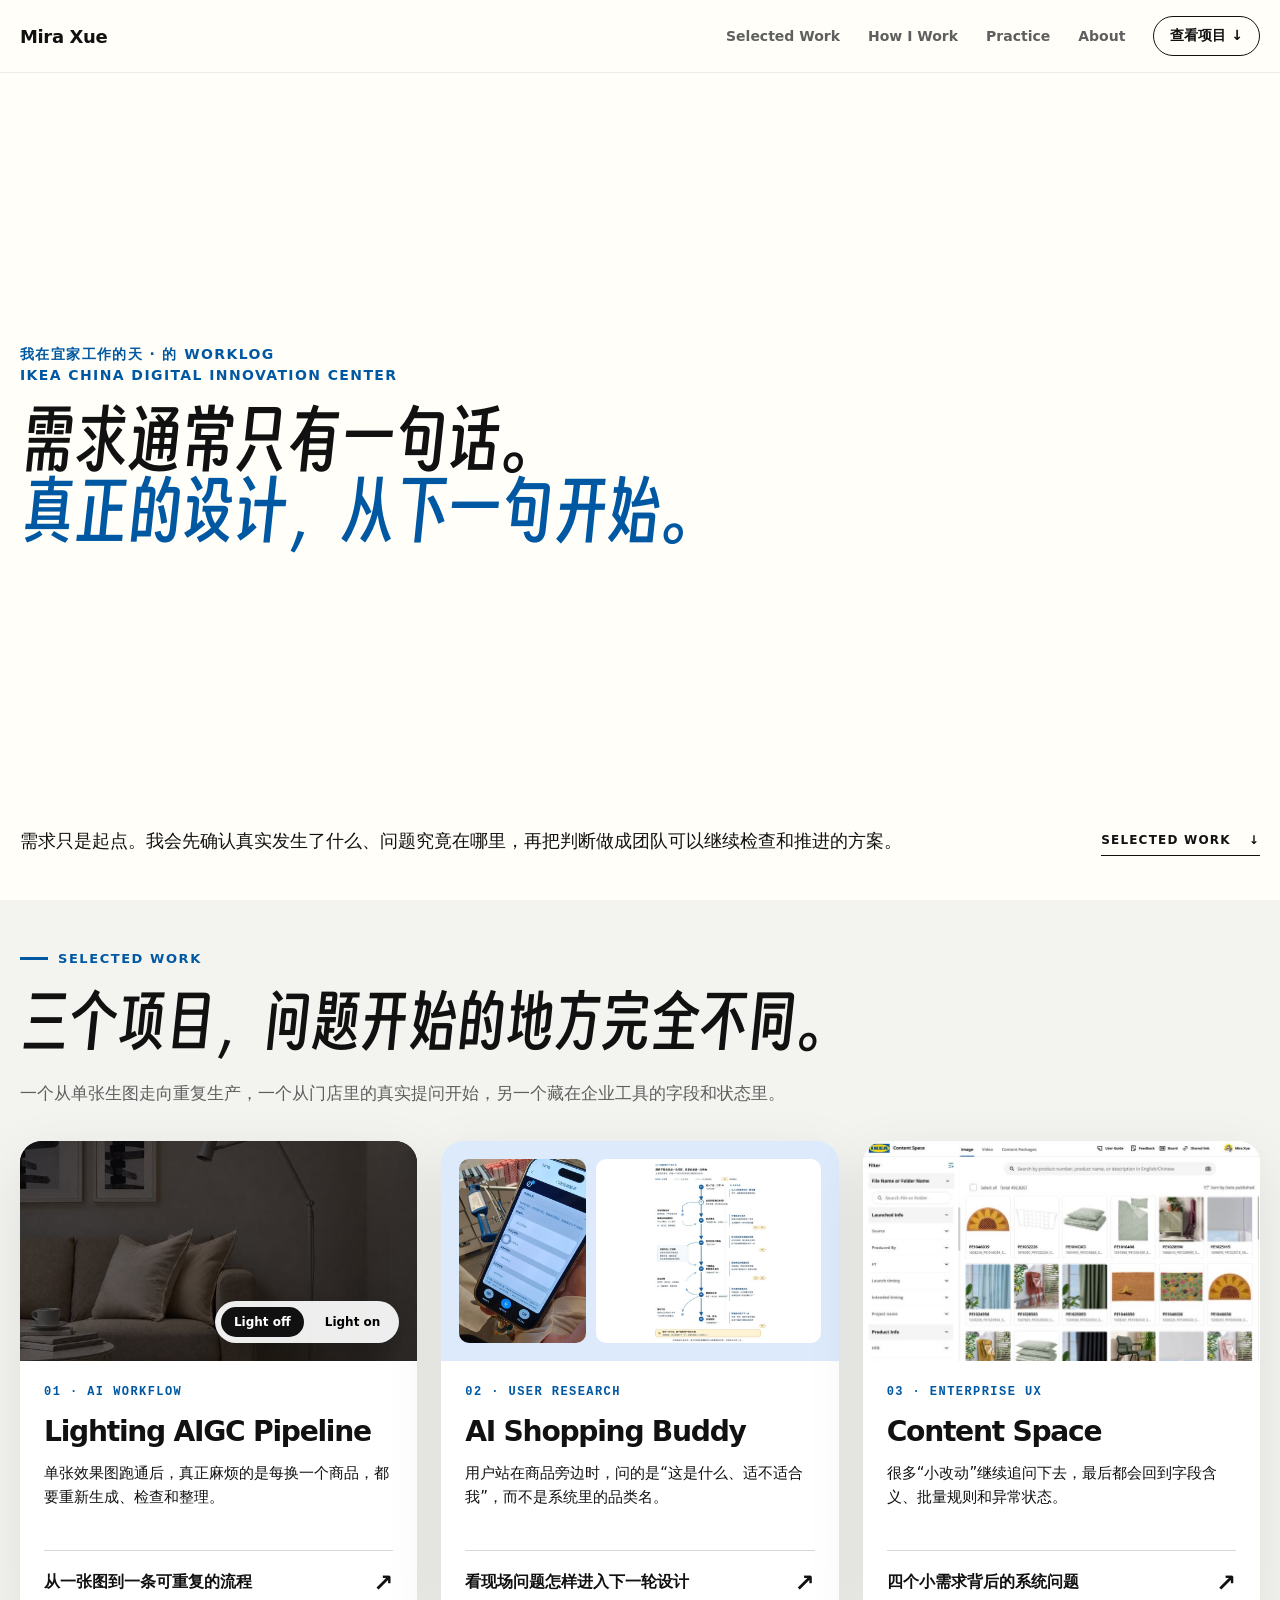
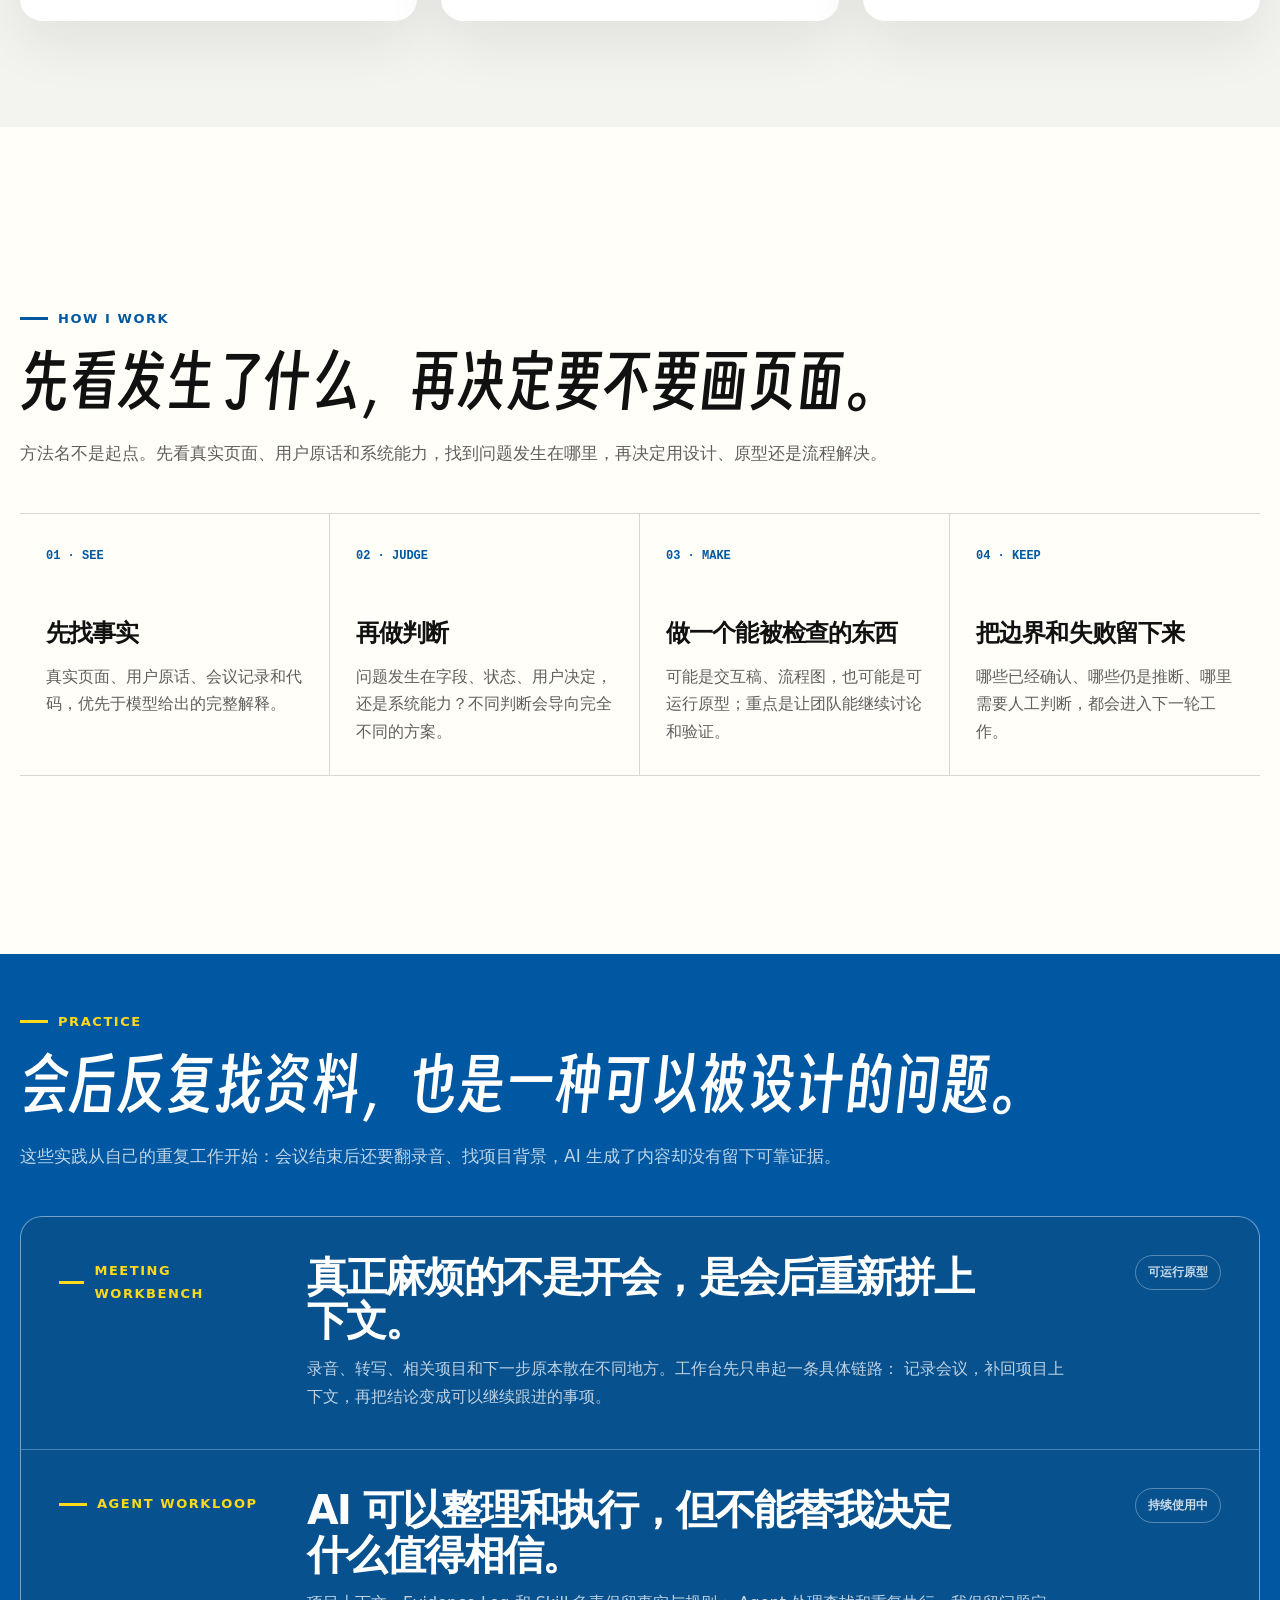
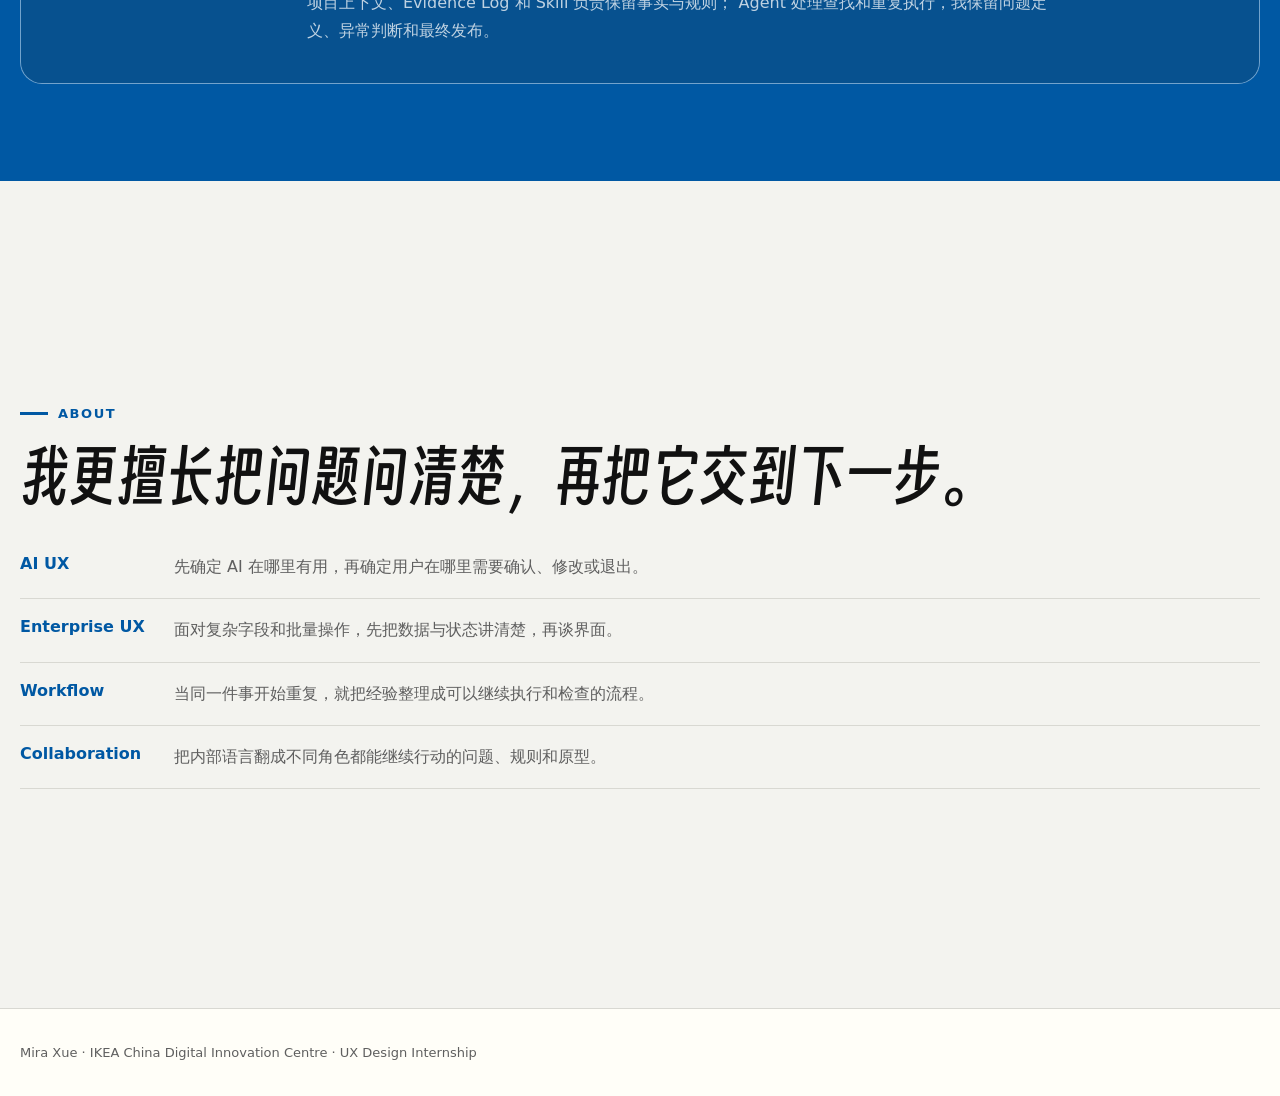
==== index.html @ aaf62d1f "Bundle Lighting states into sprite sheets Replace forty-eight product-state requests with three shar" ====
<!doctype html>
<html lang="zh-CN" class="home-scroll">
  <head>
    <meta charset="UTF-8" />
    <meta name="viewport" content="width=device-width, initial-scale=1.0" />
    <meta
      name="description"
      content="Mira Xue 的 IKEA AI 产品与 Enterprise UX 实习作品集。"
    />
    <title>Mira Xue · AI Product & Enterprise UX</title>
    <link
      rel="preload"
      href="assets/fonts/smiley-sans/SmileySans-Portfolio-Subset.woff2"
      as="font"
      type="font/woff2"
      crossorigin
    />
    <script>
      if (new URLSearchParams(window.location.search).get("heroFont") === "pingfang") {
        document.documentElement.dataset.heroFont = "pingfang";
      }
    </script>
    <link rel="stylesheet" href="styles.css?v=20261010-5" />
  </head>
  <body class="home-page">
    <nav class="nav">
      <div class="shell nav-inner">
        <a class="brand" href="index.html">Mira Xue</a>
        <div class="nav-links">
          <a href="#work">Selected Work</a>
          <a href="#workflow">How I Work</a>
          <a href="#practice">Practice</a>
          <a href="#about">About</a>
          <a class="nav-cta" href="#work">查看项目 ↓</a>
        </div>
      </div>
    </nav>

    <header class="hero">
      <div class="shell hero-layout">
        <div class="hero-heading">
          <p class="hero-context">
            我在宜家工作的天 · 的 worklog<br />
            IKEA China Digital Innovation Center
          </p>

          <h1>
            <span>需求通常只有一句话。</span>
            <em>真正的设计，从下一句开始。</em>
          </h1>
        </div>

        <div class="hero-footer">
          <p class="hero-intro">
            需求只是起点。我会先确认真实发生了什么、问题究竟在哪里，再把判断做成团队可以继续检查和推进的方案。
          </p>
          <a class="hero-scroll" href="#work">
            <span>Selected Work</span>
            <span aria-hidden="true">↓</span>
          </a>
        </div>
      </div>
    </header>

    <main>
      <section class="section soft" id="work">
        <div class="shell">
          <div class="section-head fade-up">
            <div>
              <p class="eyebrow">Selected Work</p>
              <h2 class="section-title">三个项目，问题开始的地方完全不同。</h2>
            </div>
            <p class="section-copy">一个从单张生图走向重复生产，一个从门店里的真实提问开始，另一个藏在企业工具的字段和状态里。</p>
          </div>

          <div class="case-grid">
            <a class="case-card fade-up" href="lighting.html">
              <div class="case-visual lamp-preview" data-lamp-preview>
                <img
                  src="assets/home/lighting-night-off.jpg"
                  alt="灯具夜间关灯场景"
                  class="active"
                  data-lamp-state="off"
                  decoding="async"
                />
                <img
                  src="assets/home/lighting-night-on.jpg"
                  alt="灯具夜间开灯场景"
                  data-lamp-state="on"
                  decoding="async"
                />
                <div class="lamp-control" data-lamp-control>
                  <button class="active" type="button" data-state="off">Light off</button>
                  <button type="button" data-state="on">Light on</button>
                </div>
              </div>
              <div class="case-body">
                <span class="case-index">01 · AI WORKFLOW</span>
                <h3>Lighting AIGC Pipeline</h3>
                <p class="case-card-claim">
                  单张效果图跑通后，真正麻烦的是每换一个商品，都要重新生成、检查和整理。
                </p>
                <div class="case-link">
                  <span>从一张图到一条可重复的流程</span><span>↗</span>
                </div>
              </div>
            </a>

            <a class="case-card fade-up" href="shopping-buddy.html">
              <div class="case-visual shopping-visual">
                <img
                  src="assets/home/shopping-life-language.jpg"
                  alt="门店购物助手真实测试界面"
                  decoding="async"
                />
                <img
                  src="assets/home/shopping-journey.jpg"
                  alt="AI Shopping Buddy 用户旅程"
                  decoding="async"
                />
              </div>
              <div class="case-body">
                <span class="case-index">02 · USER RESEARCH</span>
                <h3>AI Shopping Buddy</h3>
                <p class="case-card-claim">
                  用户站在商品旁边时，问的是“这是什么、适不适合我”，而不是系统里的品类名。
                </p>
                <div class="case-link">
                  <span>看现场问题怎样进入下一轮设计</span><span>↗</span>
                </div>
              </div>
            </a>

            <a class="case-card fade-up" href="content-space.html">
              <div class="case-visual content-space-visual">
                <img
                  src="assets/home/content-space-gallery.jpg"
                  alt="Content Space Gallery 界面"
                  decoding="async"
                />
              </div>
              <div class="case-body">
                <span class="case-index">03 · ENTERPRISE UX</span>
                <h3>Content Space</h3>
                <p class="case-card-claim">
                  很多“小改动”继续追问下去，最后都会回到字段含义、批量规则和异常状态。
                </p>
                <div class="case-link">
                  <span>四个小需求背后的系统问题</span><span>↗</span>
                </div>
              </div>
            </a>
          </div>
        </div>
      </section>

      <section class="section" id="workflow">
        <div class="shell">
          <div class="section-head fade-up">
            <div>
              <p class="eyebrow">How I Work</p>
              <h2 class="section-title">先看发生了什么，再决定要不要画页面。</h2>
            </div>
            <p class="section-copy">方法名不是起点。先看真实页面、用户原话和系统能力，找到问题发生在哪里，再决定用设计、原型还是流程解决。</p>
          </div>
          <div class="workflow-story">
            <article class="workflow-chapter fade-up">
              <span class="mono">01 · SEE</span>
              <h3>先找事实</h3>
              <p>真实页面、用户原话、会议记录和代码，优先于模型给出的完整解释。</p>
            </article>
            <article class="workflow-chapter fade-up">
              <span class="mono">02 · JUDGE</span>
              <h3>再做判断</h3>
              <p>问题发生在字段、状态、用户决定，还是系统能力？不同判断会导向完全不同的方案。</p>
            </article>
            <article class="workflow-chapter fade-up">
              <span class="mono">03 · MAKE</span>
              <h3>做一个能被检查的东西</h3>
              <p>可能是交互稿、流程图，也可能是可运行原型；重点是让团队能继续讨论和验证。</p>
            </article>
            <article class="workflow-chapter fade-up">
              <span class="mono">04 · KEEP</span>
              <h3>把边界和失败留下来</h3>
              <p>哪些已经确认、哪些仍是推断、哪里需要人工判断，都会进入下一轮工作。</p>
            </article>
          </div>
        </div>
      </section>

      <section class="section blue" id="practice">
        <div class="shell">
          <div class="section-head fade-up">
            <div>
              <p class="eyebrow" style="color: var(--yellow)">Practice</p>
              <h2 class="section-title">会后反复找资料，也是一种可以被设计的问题。</h2>
            </div>
            <p class="section-copy">这些实践从自己的重复工作开始：会议结束后还要翻录音、找项目背景，AI 生成了内容却没有留下可靠证据。</p>
          </div>

          <div class="practice-stack">
            <article class="practice-story fade-up">
              <p class="eyebrow">Meeting Workbench</p>
              <div>
                <h3>真正麻烦的不是开会，是会后重新拼上下文。</h3>
                <p>
                  录音、转写、相关项目和下一步原本散在不同地方。工作台先只串起一条具体链路：
                  记录会议，补回项目上下文，再把结论变成可以继续跟进的事项。
                </p>
              </div>
              <span class="practice-status">可运行原型</span>
            </article>

            <article class="practice-story fade-up">
              <p class="eyebrow">Agent Workloop</p>
              <div>
                <h3>AI 可以整理和执行，但不能替我决定什么值得相信。</h3>
                <p>
                  项目上下文、Evidence Log 和 Skill 负责保留事实与规则；
                  Agent 处理查找和重复执行，我保留问题定义、异常判断和最终发布。
                </p>
              </div>
              <span class="practice-status">持续使用中</span>
            </article>
          </div>
        </div>
      </section>

      <section class="section soft" id="about">
        <div class="shell about-grid">
          <div class="fade-up">
            <p class="eyebrow">About</p>
            <h2 class="section-title">我更擅长把问题问清楚，再把它交到下一步。</h2>
          </div>
          <div class="about-list fade-up">
            <div class="about-row">
              <strong>AI UX</strong>
              <p>先确定 AI 在哪里有用，再确定用户在哪里需要确认、修改或退出。</p>
            </div>
            <div class="about-row">
              <strong>Enterprise UX</strong>
              <p>面对复杂字段和批量操作，先把数据与状态讲清楚，再谈界面。</p>
            </div>
            <div class="about-row">
              <strong>Workflow</strong>
              <p>当同一件事开始重复，就把经验整理成可以继续执行和检查的流程。</p>
            </div>
            <div class="about-row">
              <strong>Collaboration</strong>
              <p>把内部语言翻成不同角色都能继续行动的问题、规则和原型。</p>
            </div>
          </div>
        </div>
      </section>
    </main>

    <footer class="footer">
      <div class="shell">Mira Xue · IKEA China Digital Innovation Centre · UX Design Internship</div>
    </footer>
    <script src="main.js?v=20261010-9"></script>
  </body>
</html>
---- styles.css ----
@font-face {
  font-family: "Smiley Sans Portfolio";
  src: url("assets/fonts/smiley-sans/SmileySans-Portfolio-Subset.woff2") format("woff2");
  font-display: swap;
  font-style: normal;
  font-weight: 400;
}

:root {
  --blue: #0058a3;
  --blue-dark: #003b70;
  --yellow: #ffda1a;
  --ink: #111111;
  --muted: #5f5f5f;
  --soft: #f3f3ef;
  --paper: #fffef8;
  --line: #d8d8d2;
  --green: #2f5f47;
  --orange: #e77728;
  --radius: 22px;
  --shadow: 0 18px 60px rgba(17, 17, 17, 0.09);
  --max: 1240px;
  --nav-height: 73px;
  --font: "Avenir Next", "PingFang SC", "Microsoft YaHei", system-ui, sans-serif;
  --hero-title-font: "Smiley Sans Portfolio", "PingFang SC", sans-serif;
  --hero-title-weight: 400;
  --hero-title-tracking: -0.025em;
}

html[data-hero-font="pingfang"] {
  --hero-title-font: var(--font);
  --hero-title-weight: 650;
  --hero-title-tracking: -0.065em;
}

* {
  box-sizing: border-box;
}

html {
  scroll-behavior: smooth;
}

body {
  margin: 0;
  color: var(--ink);
  background: var(--paper);
  font-family: var(--font);
  -webkit-font-smoothing: antialiased;
}

img {
  display: block;
  max-width: 100%;
}

a {
  color: inherit;
  text-decoration: none;
}

button {
  font: inherit;
}

.shell {
  width: min(calc(100% - 40px), var(--max));
  margin: 0 auto;
}

.nav {
  position: sticky;
  z-index: 20;
  top: 0;
  border-bottom: 1px solid rgba(17, 17, 17, 0.08);
  background: rgba(255, 254, 248, 0.92);
  backdrop-filter: blur(16px);
}

.nav-inner {
  display: flex;
  min-height: 72px;
  align-items: center;
  justify-content: space-between;
  gap: 24px;
}

.brand {
  font-size: 18px;
  font-weight: 750;
  letter-spacing: -0.02em;
}

.nav-links {
  display: flex;
  align-items: center;
  gap: 28px;
  color: var(--muted);
  font-size: 14px;
  font-weight: 650;
}

.nav-links a:hover,
.nav-links a[aria-current="page"] {
  color: var(--blue);
}

.nav-cta,
.button {
  display: inline-flex;
  min-height: 46px;
  align-items: center;
  justify-content: center;
  gap: 9px;
  padding: 0 19px;
  border: 1px solid var(--ink);
  border-radius: 999px;
  background: transparent;
  color: var(--ink);
  cursor: pointer;
  font-weight: 700;
  transition: transform 160ms ease, background 160ms ease, color 160ms ease;
}

.nav-cta {
  min-height: 40px;
  padding: 0 16px;
}

.button:hover,
.nav-cta:hover {
  transform: translateY(-2px);
  background: var(--ink);
  color: #fff;
}

.button.primary {
  border-color: var(--blue);
  background: var(--blue);
  color: #fff;
}

.button.primary:hover {
  background: var(--blue-dark);
}

.hero {
  display: flex;
  flex-direction: column;
  min-height: calc(100svh - 73px);
  padding: clamp(44px, 6vh, 64px) 0 44px;
}

.hero-layout {
  display: flex;
  flex: 1;
  flex-direction: column;
  min-width: 0;
}

.hero-context {
  max-width: 620px;
  margin-bottom: 0;
  color: var(--blue);
  font-size: 14px;
  font-weight: 800;
  letter-spacing: 0.1em;
  line-height: 1.5;
  text-transform: uppercase;
}

.eyebrow {
  display: inline-flex;
  align-items: center;
  gap: 10px;
  margin: 0 0 24px;
  color: var(--blue);
  font-size: 13px;
  font-weight: 800;
  letter-spacing: 0.12em;
  text-transform: uppercase;
}

.eyebrow::before {
  width: 28px;
  height: 3px;
  background: currentColor;
  content: "";
}

h1,
h2,
h3,
p {
  margin-top: 0;
}

h1 {
  max-width: 920px;
  margin-bottom: 26px;
  font-size: clamp(52px, 7vw, 96px);
  font-weight: 650;
  letter-spacing: -0.065em;
  line-height: 0.98;
}

.hero h1 {
  max-width: 1040px;
  margin: clamp(52px, 8vh, 82px) 0 0;
  font-family: var(--hero-title-font);
  font-size: clamp(58px, 5.4vw, 78px);
  font-weight: var(--hero-title-weight);
  letter-spacing: var(--hero-title-tracking);
  line-height: 1.02;
}

.hero-heading h1 {
  margin: 0;
}

.hero-heading .hero-context {
  margin-bottom: 20px;
}

.hero h1 span,
.hero h1 em {
  display: block;
}

.hero h1 em {
  color: var(--blue);
  font-style: normal;
}

.hero-footer {
  display: grid;
  grid-template-columns: minmax(0, 1fr) auto;
  align-items: end;
  justify-content: space-between;
  gap: 48px;
  margin-top: auto;
  padding-top: 52px;
}

.hero-intro {
  max-width: none;
  margin-bottom: 0;
  color: var(--ink);
  font-size: clamp(18px, 1.3vw, 21px);
  line-height: 1.65;
  text-wrap: pretty;
}

.hero-scroll {
  display: inline-flex;
  align-items: center;
  justify-self: end;
  gap: 18px;
  padding-bottom: 8px;
  border-bottom: 1px solid var(--ink);
  font-size: 12px;
  font-weight: 800;
  letter-spacing: 0.1em;
  text-transform: uppercase;
}

.section {
  padding: 96px 0;
}

.home-page main > .section {
  min-height: calc(100svh - var(--nav-height));
  padding: clamp(48px, 6vh, 72px) 0;
}

#workflow,
#about {
  display: grid;
  align-items: center;
}

.section.soft {
  background: var(--soft);
}

.section.blue {
  background: var(--blue);
  color: #fff;
}

.section-head {
  display: flex;
  align-items: start;
  flex-direction: column;
  justify-content: space-between;
  gap: 24px;
  margin-bottom: 44px;
}

.section-head > div,
.section-title {
  width: 100%;
  max-width: none;
}

.section-title {
  margin-bottom: 0;
  font-family: var(--hero-title-font);
  font-size: clamp(36px, 5vw, 62px);
  font-weight: var(--hero-title-weight);
  letter-spacing: var(--hero-title-tracking);
  line-height: 1.05;
}

.section-copy {
  width: 100%;
  max-width: none;
  margin-bottom: 0;
  color: var(--muted);
  font-family: "PingFang SC", "Microsoft YaHei", system-ui, sans-serif;
  font-size: 17px;
  line-height: 1.75;
  text-wrap: pretty;
}

.blue .section-copy {
  color: rgba(255, 255, 255, 0.75);
}

#work {
  --case-visual-height: 220px;
  padding: clamp(40px, 5vh, 64px) 0;
}

#work .section-head {
  margin-bottom: 32px;
}

.case-grid {
  display: grid;
  grid-template-columns: repeat(3, minmax(0, 1fr));
  gap: 24px;
}

.case-card {
  position: relative;
  display: flex;
  min-height: 480px;
  flex-direction: column;
  overflow: hidden;
  border-radius: var(--radius);
  background: #fff;
  box-shadow: var(--shadow);
  transition: transform 220ms ease, box-shadow 220ms ease;
}

.case-card:hover {
  transform: translateY(-6px);
  box-shadow: 0 24px 72px rgba(17, 17, 17, 0.14);
}

.case-visual {
  position: relative;
  flex: 0 0 var(--case-visual-height);
  height: var(--case-visual-height);
  min-height: var(--case-visual-height);
  overflow: hidden;
  background: #deded8;
}

.case-visual img {
  width: 100%;
  height: 100%;
  object-fit: cover;
}

.case-body {
  display: flex;
  flex: 1;
  flex-direction: column;
  padding: 24px;
}

.case-index,
.mono {
  font-family: "SFMono-Regular", Consolas, monospace;
}

.case-index {
  margin-bottom: 18px;
  color: var(--blue);
  font-size: 12px;
  font-weight: 800;
  letter-spacing: 0.12em;
}

.case-card h3 {
  min-height: 1.06em;
  margin-bottom: 14px;
  font-size: clamp(26px, 2.2vw, 32px);
  letter-spacing: -0.045em;
  line-height: 1.06;
}

.case-card p {
  color: var(--muted);
  line-height: 1.7;
}

.case-card .case-card-claim {
  min-height: 3.2em;
  color: var(--ink);
  font-size: 15px;
  line-height: 1.6;
}

.case-link {
  display: flex;
  align-items: center;
  justify-content: space-between;
  gap: 16px;
  margin-top: auto;
  padding-top: 18px;
  border-top: 1px solid var(--line);
  font-weight: 750;
}

.case-link span:last-child {
  font-size: 24px;
}

.lamp-preview {
  position: relative;
  height: 100%;
  min-height: 220px;
  background: #181512;
}

.case-grid .lamp-preview,
.case-grid .shopping-visual {
  height: var(--case-visual-height);
}

.lamp-preview img {
  position: absolute;
  inset: 0;
  opacity: 0;
  transition: opacity 420ms ease;
}

.lamp-preview img.active {
  opacity: 1;
}

.lamp-control {
  position: absolute;
  right: 18px;
  bottom: 18px;
  display: flex;
  gap: 8px;
  padding: 6px;
  border-radius: 999px;
  background: rgba(255, 255, 255, 0.92);
  box-shadow: 0 8px 30px rgba(0, 0, 0, 0.2);
}

.lamp-control button {
  padding: 8px 13px;
  border: 0;
  border-radius: 999px;
  background: transparent;
  cursor: pointer;
  font-size: 12px;
  font-weight: 750;
}

.lamp-control button.active {
  background: var(--ink);
  color: #fff;
}

.shopping-visual {
  display: grid;
  height: 100%;
  grid-template-columns: 0.72fr 1.28fr;
  gap: 14px;
  padding: 24px;
  background: #dceafb;
}

.case-grid .shopping-visual {
  gap: 10px;
  padding: 18px;
}

.shopping-visual img {
  width: 100%;
  height: 100%;
  min-height: 240px;
  border-radius: 14px;
  object-fit: cover;
  object-position: top;
}

.case-grid .shopping-visual img {
  min-height: 0;
  border-radius: 10px;
}

.shopping-visual img:last-child {
  object-fit: contain;
  background: #fff;
}

.content-space-visual {
  background: #fff;
}

.content-space-visual img {
  object-position: center top;
}

.enterprise-visual {
  display: grid;
  min-height: 300px;
  grid-template-columns: 220px 1fr;
  background: #f5f5f2;
}

.case-grid .enterprise-visual {
  min-height: var(--case-visual-height);
  grid-template-columns: 104px 1fr;
}

.case-grid .filter-mock {
  padding: 18px 12px;
}

.case-grid .result-mock {
  padding: 16px;
}

.case-grid .search-mock {
  height: 38px;
  margin-bottom: 12px;
}

.case-grid .suggestion-mock {
  gap: 6px;
  margin-bottom: 12px;
  padding: 10px;
}

.case-grid .result-grid {
  gap: 7px;
}

.filter-mock {
  padding: 26px 22px;
  border-right: 1px solid #d2d2cd;
}

.filter-mock strong {
  display: block;
  margin-bottom: 18px;
}

.filter-line {
  height: 12px;
  margin: 13px 0;
  border-radius: 999px;
  background: #d8d8d3;
}

.filter-line.short {
  width: 62%;
}

.result-mock {
  padding: 24px;
}

.search-mock {
  height: 48px;
  margin-bottom: 18px;
  border: 2px solid #111;
  border-radius: 99px;
  background: #fff;
}

.suggestion-mock {
  display: flex;
  gap: 8px;
  margin-bottom: 20px;
  padding: 14px;
  border-radius: 10px;
  background: #e2f0ff;
}

.pill {
  display: inline-flex;
  align-items: center;
  min-height: 28px;
  padding: 0 11px;
  border: 1px solid currentColor;
  border-radius: 99px;
  font-size: 11px;
  font-weight: 700;
}

.result-grid {
  display: grid;
  grid-template-columns: repeat(3, 1fr);
  gap: 10px;
}

.result-grid div {
  aspect-ratio: 1;
  border-radius: 8px;
  background: linear-gradient(140deg, #5c7695, #e6d3b8);
}

.practice-grid,
.capability-grid,
.metric-grid,
.decision-grid {
  display: grid;
  grid-template-columns: repeat(2, minmax(0, 1fr));
  gap: 24px;
}

.practice-card {
  min-height: 330px;
  padding: 32px;
  border: 1px solid rgba(255, 255, 255, 0.26);
  border-radius: var(--radius);
  background: rgba(255, 255, 255, 0.08);
}

.practice-stack {
  display: grid;
  gap: 1px;
  overflow: hidden;
  border: 1px solid rgba(255, 255, 255, 0.26);
  border-radius: var(--radius);
  background: rgba(255, 255, 255, 0.26);
}

.practice-story {
  display: grid;
  grid-template-columns: 210px minmax(0, 1fr) auto;
  gap: 38px;
  align-items: start;
  padding: 38px;
  background: #07518f;
}

.practice-story .eyebrow {
  margin: 5px 0 0;
  color: var(--yellow);
}

.practice-story h3 {
  max-width: 680px;
  margin: 0 0 12px;
  color: #fff;
  font-size: clamp(28px, 3.2vw, 42px);
  letter-spacing: -0.045em;
  line-height: 1.08;
}

.practice-story p {
  max-width: 760px;
  margin: 0;
  color: rgba(255, 255, 255, 0.74);
  line-height: 1.75;
}

.practice-status {
  padding: 8px 12px;
  border: 1px solid rgba(255, 255, 255, 0.32);
  border-radius: 999px;
  color: rgba(255, 255, 255, 0.78);
  font-size: 12px;
  font-weight: 700;
  white-space: nowrap;
}

.practice-card .eyebrow {
  color: var(--yellow);
}

.practice-card h3 {
  max-width: 480px;
  margin-bottom: 18px;
  font-size: 34px;
  letter-spacing: -0.04em;
}

.practice-card p {
  max-width: 540px;
  color: rgba(255, 255, 255, 0.74);
  line-height: 1.75;
}

.practice-points {
  display: flex;
  flex-wrap: wrap;
  gap: 9px;
  margin-top: 26px;
}

.practice-points span {
  padding: 8px 12px;
  border-radius: 999px;
  background: rgba(255, 255, 255, 0.13);
  font-size: 12px;
  font-weight: 650;
}

.workflow {
  display: grid;
  grid-template-columns: repeat(5, 1fr);
  gap: 14px;
  margin-top: 44px;
}

.workflow-step {
  position: relative;
  min-height: 170px;
  padding: 22px;
  border: 1px solid var(--line);
  border-radius: 16px;
  background: #fff;
}

.workflow-step .mono {
  color: var(--blue);
  font-size: 12px;
  font-weight: 800;
}

.workflow-step h3 {
  margin: 26px 0 10px;
  font-size: 20px;
}

.workflow-step p {
  margin-bottom: 0;
  color: var(--muted);
  font-size: 14px;
  line-height: 1.6;
}

.workflow-story {
  display: grid;
  grid-template-columns: repeat(4, 1fr);
  border-top: 1px solid var(--line);
  border-bottom: 1px solid var(--line);
}

.workflow-chapter {
  min-height: 260px;
  padding: 30px 26px;
  border-right: 1px solid var(--line);
}

.workflow-chapter:last-child {
  border-right: 0;
}

.workflow-chapter .mono {
  color: var(--blue);
  font-size: 12px;
  font-weight: 800;
}

.workflow-chapter h3 {
  margin: 54px 0 14px;
  font-size: 24px;
  letter-spacing: -0.035em;
}

.workflow-chapter p {
  margin: 0;
  color: var(--muted);
  line-height: 1.7;
}

.about-grid {
  display: grid;
  grid-template-columns: 1fr;
  gap: 44px;
}

.about-list {
  display: grid;
  gap: 18px;
}

.about-row {
  display: grid;
  grid-template-columns: 130px 1fr;
  gap: 24px;
  padding-bottom: 18px;
  border-bottom: 1px solid var(--line);
}

.about-row strong {
  color: var(--blue);
}

.about-row p {
  margin-bottom: 0;
  color: var(--muted);
  line-height: 1.65;
}

.footer {
  padding: 36px 0;
  border-top: 1px solid var(--line);
  color: var(--muted);
  font-size: 13px;
}

.lighting-page .footer .shell {
  display: flex;
  justify-content: flex-end;
}

.shopping-page .footer .shell {
  display: flex;
  justify-content: flex-end;
}

.case-hero.shopping-hero {
  min-height: calc(100svh - var(--nav-height));
  padding: 0;
}

.shopping-hero-grid {
  display: grid;
  grid-template-columns: minmax(0, 1.05fr) minmax(340px, 0.95fr);
  gap: clamp(48px, 7vw, 112px);
  align-items: center;
  min-height: calc(100svh - var(--nav-height));
  padding: clamp(28px, 4vh, 44px) 0;
}

.shopping-hero-copy {
  min-width: 0;
}

.shopping-hero-copy h1 {
  margin: 20px 0;
  font-size: clamp(52px, 5vw, 72px);
  white-space: nowrap;
}

.shopping-hero-copy .case-deck {
  font-size: clamp(18px, 1.65vw, 22px);
  text-wrap: wrap;
}

.shopping-demo-preview {
  position: relative;
  display: grid;
  justify-items: center;
  width: 100%;
  margin: 0;
}

.shopping-demo-glow {
  position: absolute;
  top: 50%;
  left: 50%;
  width: min(520px, 38vw);
  aspect-ratio: 1;
  border-radius: 50%;
  background: radial-gradient(circle, rgba(0, 88, 163, 0.22) 0%, rgba(0, 88, 163, 0.08) 48%, rgba(0, 88, 163, 0) 74%);
  transform: translate(-50%, -50%);
}

.shopping-phone-shell {
  position: relative;
  z-index: 1;
  width: min(
    100%,
    clamp(286px, 22vw, 320px),
    calc((100svh - var(--nav-height) - 110px) * 592 / 1280)
  );
  padding: 10px;
  border: 1px solid rgba(15, 20, 24, 0.16);
  border-radius: 44px;
  background: #111;
  box-shadow: 0 28px 70px rgba(24, 38, 52, 0.2);
}

.shopping-phone-screen {
  overflow: hidden;
  aspect-ratio: 592 / 1280;
  border-radius: 35px;
  background: #fff;
}

.shopping-phone-screen video {
  display: block;
  width: 100%;
  height: 100%;
  object-fit: contain;
}

.shopping-demo-preview figcaption {
  position: relative;
  z-index: 1;
  display: grid;
  gap: 6px;
  width: min(100%, 392px);
  margin-top: 16px;
  color: var(--muted);
  font-size: 12px;
  line-height: 1.55;
}

.shopping-demo-preview .mono {
  color: var(--blue);
  font-size: 10px;
  font-weight: 800;
}

.shopping-case {
  width: min(calc(100% - 56px), var(--max));
}

.shopping-section {
  padding: clamp(90px, 10vw, 142px) 0;
}

.shopping-case .shopping-section + .shopping-section {
  border-top: 0;
}

.shopping-section-head {
  max-width: none;
}

.shopping-section-head-wide {
  max-width: none;
}

.shopping-section-head h2 {
  max-width: none;
  margin: 18px 0 0;
  font-family: var(--display-font);
  font-size: clamp(40px, 3.4vw, 50px);
  font-weight: var(--display-weight);
  letter-spacing: -0.02em;
  line-height: 1.1;
  text-wrap: wrap;
}

.shopping-section-head > p:not(.case-label) {
  max-width: 1120px;
  margin: 26px 0 0;
  color: var(--muted);
  font-size: clamp(17px, 1.8vw, 22px);
  line-height: 1.65;
}

.shopping-report-link {
  display: inline-flex;
  gap: 16px;
  align-items: center;
  margin-top: 28px;
  padding: 13px 18px;
  border-radius: 999px;
  background: var(--blue);
  color: #fff;
  text-decoration: none;
  transition: transform 160ms ease, background-color 160ms ease;
}

.shopping-report-link:hover {
  background: #004f93;
  text-decoration: none;
  transform: translateY(-2px);
}

.shopping-report-link .mono {
  color: #ffda1a;
  font-size: 10px;
  font-weight: 800;
}

.shopping-report-link strong {
  font-size: 14px;
}

.shopping-metrics {
  display: grid;
  grid-template-columns: repeat(4, minmax(0, 1fr));
  gap: 12px;
  margin-top: 64px;
}

.shopping-metrics div {
  display: grid;
  gap: 12px;
  padding: 28px 24px 30px;
  border-radius: 18px;
  background: #f3f3ef;
}

.shopping-metrics div + div {
  padding-left: 24px;
  border-left: 0;
}

.shopping-metrics strong {
  font-size: clamp(30px, 4vw, 58px);
  letter-spacing: -0.04em;
  white-space: nowrap;
}

.shopping-metrics span {
  color: var(--muted);
  font-size: 13px;
  line-height: 1.55;
}

.shopping-evidence-wall {
  display: grid;
  gap: 22px;
  margin-top: 54px;
}

.shopping-case-browser {
  display: grid;
  gap: 20px;
}

.shopping-case-nav {
  display: flex;
  flex-wrap: wrap;
  gap: 10px;
}

.shopping-case-nav button {
  padding: 10px 16px;
  border: 1px solid var(--line);
  border-radius: 999px;
  background: #fff;
  color: var(--ink);
  font: inherit;
  font-size: 13px;
  font-weight: 750;
  cursor: pointer;
  transition: border-color 160ms ease, background-color 160ms ease, color 160ms ease;
}

.shopping-case-nav button:hover {
  border-color: var(--blue);
}

.shopping-case-nav button[aria-selected="true"] {
  border-color: var(--blue);
  background: var(--blue);
  color: #fff;
}

.shopping-case-nav button:focus-visible {
  outline: 3px solid rgba(0, 88, 163, 0.24);
  outline-offset: 3px;
}

.shopping-case-panel {
  display: grid;
  grid-template-columns: minmax(0, 1.08fr) minmax(300px, 0.72fr);
  gap: clamp(34px, 5vw, 72px);
  align-items: center;
  min-height: 660px;
  padding: clamp(24px, 3vw, 42px);
  border-radius: 24px;
  background: #f3f3ef;
}

.shopping-case-panel[hidden] {
  display: none;
}

.shopping-case-media {
  display: flex;
  align-items: center;
  justify-content: center;
  min-width: 0;
  min-height: 570px;
}

.shopping-case-media .shopping-evidence-image {
  display: block;
  overflow: hidden;
  width: fit-content;
  max-width: 100%;
  border-radius: 20px;
  background: #fff;
  box-shadow: 0 18px 50px rgba(28, 37, 45, 0.12);
}

.shopping-case-media img {
  display: block;
  width: auto;
  max-width: 100%;
  height: auto;
  max-height: 580px;
}

.shopping-case-pair {
  display: grid;
  width: 100%;
  grid-template-columns: repeat(2, minmax(0, 1fr));
  gap: 16px;
  align-items: start;
}

.shopping-case-pair figure {
  display: grid;
  gap: 12px;
  min-width: 0;
  margin: 0;
}

.shopping-case-pair .shopping-evidence-image {
  width: 100%;
}

.shopping-case-pair img {
  width: 100%;
  max-height: none;
}

.shopping-case-pair figcaption {
  color: var(--muted);
  font-size: 12px;
  line-height: 1.55;
}

.shopping-case-copy .mono {
  color: var(--blue);
  font-size: 10px;
  font-weight: 800;
}

.shopping-case-copy h3 {
  margin: 22px 0 0;
  font-size: clamp(30px, 3vw, 44px);
  letter-spacing: -0.04em;
  line-height: 1.12;
}

.shopping-case-copy p {
  margin: 20px 0 0;
  color: var(--muted);
  font-size: clamp(16px, 1.5vw, 20px);
  line-height: 1.7;
}

.shopping-case-copy small {
  display: block;
  margin-top: 28px;
  color: var(--muted);
  font-size: 12px;
}

.shopping-evidence-pattern {
  display: grid;
  grid-template-columns: minmax(150px, 0.42fr) minmax(420px, 1.3fr) minmax(240px, 0.75fr);
  gap: 34px;
  align-items: center;
  align-content: space-between;
  min-height: 0;
  padding: 34px 36px 36px;
  border-radius: 24px;
  background: #fff1ad;
  color: var(--ink);
}

.shopping-evidence-pattern .mono {
  color: var(--blue);
  font-size: 10px;
  font-weight: 800;
}

.shopping-evidence-pattern blockquote {
  display: flex;
  flex-wrap: wrap;
  gap: 10px;
  margin: 0;
  font-size: clamp(18px, 2vw, 26px);
  font-weight: 750;
  letter-spacing: -0.04em;
  line-height: 1.2;
}

.shopping-evidence-pattern blockquote span {
  padding: 11px 15px;
  border-radius: 999px;
  background: #fff;
}

.shopping-evidence-pattern p {
  margin: 0;
  color: var(--muted);
  font-size: 15px;
  line-height: 1.65;
}

.shopping-shift {
  display: grid;
  gap: 54px;
}

.shopping-shift-line {
  display: grid;
  grid-template-columns: repeat(3, minmax(0, 1fr));
  gap: clamp(42px, 6vw, 86px);
  align-items: start;
}

.shopping-shift-line article {
  display: grid;
  position: relative;
  align-content: start;
  min-height: 0;
  gap: 24px;
  padding: 0;
}

.shopping-shift-line article + article {
  padding-left: 0;
  border-left: 0;
}

.shopping-shift-line article:not(:last-child)::after {
  position: absolute;
  top: 0;
  right: calc(clamp(42px, 6vw, 86px) / -2 - 9px);
  color: var(--blue);
  content: "\2192";
  font-size: 22px;
  font-weight: 700;
}

.shopping-shift-line .mono {
  color: var(--blue);
  font-size: 10px;
  font-weight: 800;
  text-transform: uppercase;
}

.shopping-shift-line strong {
  font-size: clamp(24px, 2.4vw, 34px);
  letter-spacing: -0.035em;
  line-height: 1.25;
}

.shopping-shift-line article:nth-child(3) strong {
  color: var(--blue);
}

.shopping-design-showcase {
  display: grid;
  max-width: 1160px;
  grid-template-columns: repeat(3, minmax(0, 340px));
  gap: clamp(24px, 4vw, 54px);
  justify-content: space-between;
  margin: 64px auto 0;
}

.shopping-design-showcase article {
  display: grid;
  min-width: 0;
  grid-template-rows: auto 1fr;
}

.shopping-design-showcase figure {
  margin: 0;
}

.shopping-design-showcase img {
  display: block;
  width: 100%;
  height: auto;
  aspect-ratio: 750 / 1624;
  border-radius: 28px;
  object-fit: contain;
  object-position: top;
  box-shadow: 0 22px 60px rgba(28, 37, 45, 0.14);
}

.shopping-design-caption {
  padding: 24px 4px 0;
}

.shopping-design-caption .mono {
  color: var(--blue);
  font-size: 10px;
  font-weight: 800;
}

.shopping-design-caption h3 {
  margin: 18px 0 0;
  font-size: clamp(22px, 2vw, 28px);
  letter-spacing: -0.035em;
  line-height: 1.2;
}

.shopping-design-caption p {
  margin: 12px 0 0;
  color: var(--muted);
  font-size: 15px;
  line-height: 1.65;
}

.shopping-journey-frame {
  width: min(100%, 1080px);
  margin: 58px auto 0;
}

.shopping-journey-frame img {
  display: block;
  width: 100%;
  border-radius: 20px;
  background: #fff;
  box-shadow: 0 20px 56px rgba(30, 48, 60, 0.1);
}

.shopping-journey-frame figcaption {
  padding-top: 16px;
  color: var(--muted);
  font-size: 13px;
  line-height: 1.65;
}

.content-space-page .footer .shell {
  display: flex;
  justify-content: flex-end;
}

.content-space-hero {
  min-height: 0;
  padding: 0;
}

.content-space-hero-grid {
  display: grid;
  grid-template-columns: 1fr;
  gap: 30px;
  align-items: start;
  min-height: 0;
  padding: 52px 0 78px;
}

.content-space-hero-copy {
  display: grid;
  width: 100%;
  grid-template-columns: 1fr;
  gap: 0;
  align-items: start;
  min-width: 0;
  justify-self: center;
}

.content-space-title-block {
  min-width: 0;
}

.content-space-title-block .eyebrow,
.content-space-title-block h1 {
  white-space: nowrap;
}

.content-space-hero-copy .case-deck {
  max-width: none;
  margin: 0;
  font-size: clamp(18px, 1.7vw, 22px);
  text-wrap: wrap;
}

.content-space-hero-visual {
  width: 100%;
  min-width: 0;
  margin: 0;
  justify-self: center;
}

.content-browser-frame {
  overflow: hidden;
  border: 1px solid #cfd3d6;
  border-radius: 18px;
  background: #fff;
  box-shadow: 0 26px 70px rgba(30, 48, 60, 0.16);
}

.content-browser-bar {
  display: flex;
  gap: 7px;
  align-items: center;
  height: 38px;
  padding: 0 14px;
  border-bottom: 1px solid #e4e6e8;
  background: #f4f4f4;
}

.content-browser-bar span {
  width: 10px;
  height: 10px;
  border-radius: 50%;
  background: #ff5f57;
}

.content-browser-bar span:nth-child(2) {
  background: #febc2e;
}

.content-browser-bar span:nth-child(3) {
  background: #28c840;
}

.content-browser-bar b {
  margin-left: 5px;
  color: #6c7074;
  font-family: "SFMono-Regular", Consolas, monospace;
  font-size: 10px;
  letter-spacing: 0.04em;
}

.content-browser-frame img {
  display: block;
  width: 100%;
}

.content-space-hero-visual figcaption {
  padding-top: 14px;
  color: var(--muted);
  font-size: 12px;
  line-height: 1.6;
}

.content-space-hero-tags {
  width: 100%;
  margin-top: -2px;
  justify-self: center;
}

.content-space-case {
  width: min(calc(100% - 56px), var(--max));
}

.content-space-section {
  padding: clamp(94px, 10vw, 148px) 0;
}

.content-space-section-head {
  max-width: none;
}

.content-space-section-head h2 {
  margin: 18px 0 0;
  font-family: var(--display-font);
  font-size: clamp(42px, 4.2vw, 60px);
  font-weight: var(--display-weight);
  letter-spacing: -0.02em;
  line-height: 1.1;
}

.content-space-section-head > p:last-child:not(.case-label) {
  max-width: none;
  margin: 26px 0 0;
  color: var(--muted);
  font-size: clamp(17px, 1.8vw, 21px);
  line-height: 1.7;
}

.content-capability-strip {
  display: grid;
  grid-template-columns: repeat(3, minmax(0, 1fr));
  gap: 14px;
  margin-top: 64px;
}

.content-capability-strip span {
  display: grid;
  gap: 8px;
  padding: 22px 24px;
  border-radius: 16px;
  background: #f3f3ef;
}

.content-capability-strip strong {
  font-family: "SFMono-Regular", Consolas, monospace;
  font-size: 12px;
  font-weight: 800;
  letter-spacing: 0.05em;
  text-transform: uppercase;
}

.content-capability-strip small {
  color: var(--muted);
  font-size: 14px;
  line-height: 1.4;
}

.content-capability-strip span + span {
  padding-left: 24px;
}

.content-feature-list {
  display: grid;
  gap: clamp(82px, 10vw, 144px);
  margin-top: 84px;
}

.content-feature {
  display: grid;
  grid-template-columns: 1fr;
  gap: clamp(30px, 4vw, 48px);
  align-items: start;
  padding: clamp(30px, 4vw, 48px);
  border-radius: 28px;
  background: #f6f6f2;
}

.content-feature-gallery,
.content-feature-log {
  grid-template-columns: 1fr;
}

.content-feature-tag {
  grid-template-columns: 1fr;
  align-items: start;
}

.content-feature-copy {
  min-width: 0;
}

.content-feature-heading {
  display: grid;
  gap: 22px;
}

.content-feature-identity {
  display: flex;
  gap: 14px;
  align-items: center;
}

.content-feature-identity > div {
  display: flex;
  flex-wrap: wrap;
  gap: 4px 12px;
  align-items: baseline;
}

.content-feature-identity strong {
  font-family: "SFMono-Regular", Consolas, monospace;
  font-size: 12px;
  letter-spacing: 0.06em;
}

.content-feature-index {
  display: inline-flex;
  width: fit-content;
  padding: 8px 10px 7px;
  border-radius: 8px;
  background: var(--blue);
  color: #fff;
  font-family: "SFMono-Regular", Consolas, monospace;
  font-size: 11px;
  font-weight: 800;
  letter-spacing: 0.06em;
}

.content-feature-cn {
  display: inline;
  margin-top: 0;
  color: var(--muted);
  font-size: 14px;
  font-weight: 650;
  line-height: 1.4;
  white-space: nowrap;
}

.content-feature-heading h3 {
  margin: 0;
  font-size: clamp(34px, 4vw, 54px);
  letter-spacing: -0.045em;
  line-height: 1.08;
}

.content-feature-body {
  display: grid;
  grid-template-columns: minmax(270px, 0.58fr) minmax(0, 1.42fr);
  gap: clamp(30px, 4vw, 52px);
  align-items: start;
}

.content-feature-copy > p {
  margin: 0;
  color: var(--muted);
  font-size: 17px;
  line-height: 1.75;
}

.content-feature-copy ul {
  display: grid;
  gap: 12px;
  margin: 28px 0 0;
  padding: 22px 0 0 20px;
  border-top: 1px solid var(--line);
  line-height: 1.55;
}

.content-component-detail {
  display: grid;
  gap: 24px;
  margin: 0;
  padding: clamp(24px, 3vw, 36px);
  border-radius: 22px;
  background: #fff;
}

.content-component-detail-head {
  display: flex;
  justify-content: space-between;
  gap: 32px;
  align-items: baseline;
}

.content-component-detail-head span {
  color: var(--blue);
  font-family: "SFMono-Regular", Consolas, monospace;
  font-size: 10px;
  font-weight: 800;
  letter-spacing: 0.08em;
}

.content-component-detail-head p {
  margin: 0;
  color: var(--muted);
  font-size: 14px;
  line-height: 1.5;
}

.content-component-detail img {
  display: block;
  width: 100%;
  height: auto;
}

.content-component-detail-price img {
  width: min(72%, 760px);
  margin: 0 auto;
}

.content-design-frame {
  min-width: 0;
  margin: 0;
}

.content-evidence-figure {
  display: grid;
  gap: 18px;
}

.content-evidence-panel {
  overflow: hidden;
  border: 1px solid var(--line);
  border-radius: 18px;
  background: #fff;
  box-shadow: 0 20px 56px rgba(30, 48, 60, 0.1);
}

.content-evidence-panel img {
  display: block;
  width: 100%;
  height: auto;
}

.content-evidence-label {
  display: block;
  padding: 13px 16px 11px;
  border-bottom: 1px solid var(--line);
  color: var(--blue);
  font-family: "SFMono-Regular", Consolas, monospace;
  font-size: 10px;
  font-weight: 800;
  letter-spacing: 0.08em;
}

.content-evidence-panel-supporting {
  width: min(100%, 1000px);
  justify-self: end;
}

.content-evidence-panel-narrow {
  width: min(72%, 760px);
}

.content-evidence-composite {
  display: grid;
  grid-template-columns: minmax(0, 1.62fr) minmax(360px, 1fr);
  align-items: stretch;
  overflow: hidden;
  border: 1px solid var(--line);
  border-radius: 20px;
  background: #fff;
  box-shadow: 0 24px 64px rgba(30, 48, 60, 0.12);
}

.content-evidence-scene img,
.content-evidence-detail img {
  display: block;
  width: 100%;
  height: auto;
}

.content-evidence-detail {
  display: flex;
  min-width: 0;
  flex-direction: column;
  border-left: 1px solid var(--line);
  background: #f5f5f2;
}

.content-evidence-detail img {
  margin: auto 0;
}

.content-design-frame-real {
  overflow: hidden;
  border: 1px solid var(--line);
  border-radius: 18px;
  background: #fff;
  box-shadow: 0 20px 56px rgba(30, 48, 60, 0.1);
}

.content-design-frame-real img {
  display: block;
  width: 100%;
  aspect-ratio: 16 / 10;
  object-fit: cover;
  object-position: center top;
}

.content-search-flow-example {
  display: grid;
  gap: 18px;
  padding: 20px;
  border-top: 1px solid var(--line);
  background: #f7f7f4;
}

.content-search-flow-example > div:first-child {
  display: grid;
  gap: 7px;
}

.content-search-flow-example > div:first-child span {
  color: var(--blue);
  font-family: "SFMono-Regular", Consolas, monospace;
  font-size: 10px;
  font-weight: 800;
  letter-spacing: 0.08em;
}

.content-search-flow-example strong {
  font-size: 15px;
  line-height: 1.45;
}

.content-search-flow-result {
  display: flex;
  flex-wrap: wrap;
  gap: 8px;
}

.content-search-flow-result span,
.content-search-flow-result b {
  padding: 8px 11px;
  border: 1px solid #c9cfd4;
  border-radius: 999px;
  background: #fff;
  font-size: 11px;
  line-height: 1;
}

.content-search-flow-result b {
  border-color: var(--blue);
  background: var(--blue);
  color: #fff;
}

.content-design-frame figcaption {
  padding: 14px 16px 16px;
  color: var(--muted);
  font-size: 12px;
  line-height: 1.6;
}

.content-design-placeholder {
  display: grid;
  align-content: center;
  min-height: 470px;
  padding: clamp(30px, 4vw, 52px);
  border: 1px dashed #a9b2ba;
  border-radius: 20px;
  background: #f7f7f4;
}

.content-placeholder-label {
  color: var(--blue);
  font-family: "SFMono-Regular", Consolas, monospace;
  font-size: 10px;
  font-weight: 800;
  letter-spacing: 0.08em;
}

.content-placeholder-chips {
  display: flex;
  flex-wrap: wrap;
  gap: 10px;
  margin-top: 34px;
}

.content-placeholder-chips span,
.content-placeholder-actions span {
  padding: 10px 14px;
  border: 1px solid #c9cfd4;
  border-radius: 999px;
  background: #fff;
  font-size: 12px;
}

.content-placeholder-actions {
  display: flex;
  justify-content: flex-end;
  gap: 10px;
  margin-top: 54px;
  padding-top: 18px;
  border-top: 1px solid var(--line);
}

.content-placeholder-actions span:last-child {
  border-color: var(--blue);
  background: var(--blue);
  color: #fff;
}

.content-tag-placeholder span:first-child {
  border-color: var(--blue);
  background: var(--blue);
  color: #fff;
}

.content-design-placeholder figcaption {
  padding: 36px 0 0;
}

.content-feature-price {
  grid-template-columns: 1fr;
  align-items: start;
}

.content-feature-price .content-feature-copy {
  grid-column: auto;
  grid-row: auto;
}

.content-feature-price .content-design-frame {
  grid-column: auto;
  grid-row: auto;
}

.content-feature-notes {
  display: grid;
  grid-template-columns: repeat(3, minmax(0, 1fr));
  gap: 12px;
}

.content-feature-notes span {
  padding: 18px 20px;
  border-radius: 14px;
  background: #fff;
  font-size: 14px;
  line-height: 1.55;
}

.content-feature-notes span + span {
  padding-left: 20px;
}

.price-placeholder-row,
.log-placeholder-list {
  display: grid;
  grid-template-columns: 1fr auto;
  gap: 6px 24px;
  align-items: center;
  margin-top: 18px;
  padding: 18px 20px;
  border: 1px solid var(--line);
  border-radius: 12px;
  background: #fff;
}

.price-placeholder-row:first-of-type,
.log-placeholder-list:first-of-type {
  margin-top: 32px;
}

.price-placeholder-row strong {
  font-size: 22px;
}

.price-placeholder-row small {
  grid-column: 1 / -1;
  color: var(--muted);
}

.content-log-placeholder {
  min-height: 430px;
}

.log-placeholder-list {
  grid-template-columns: 90px minmax(0, 1fr) auto;
}

.log-placeholder-list span {
  color: var(--blue);
  font-family: "SFMono-Regular", Consolas, monospace;
  font-size: 11px;
  font-weight: 800;
}

.log-placeholder-list small {
  color: var(--muted);
}

.content-question-strip {
  display: grid;
  grid-template-columns: repeat(3, minmax(0, 1fr));
  gap: 14px;
  margin-top: 58px;
}

.content-question-strip article {
  min-height: 250px;
  padding: 26px 26px 30px;
  border-radius: 18px;
  background: #f3f3ef;
}

.content-question-strip article + article {
  padding-left: 26px;
}

.content-question-strip span {
  color: var(--blue);
  font-family: "SFMono-Regular", Consolas, monospace;
  font-size: 10px;
  font-weight: 800;
}

.content-question-strip h3 {
  margin: 48px 0 12px;
  font-size: 24px;
  letter-spacing: -0.03em;
  line-height: 1.25;
}

.content-question-strip p {
  margin: 0;
  color: var(--muted);
  line-height: 1.65;
}

.content-status .disclosure {
  width: 100%;
  max-width: none;
  margin-top: 52px;
}

/* Case pages */
.case-hero {
  padding: 76px 0 54px;
}

.case-hero h1 {
  width: 100%;
  max-width: none;
  font-family: var(--hero-title-font);
  font-size: clamp(48px, 7vw, 86px);
  font-weight: var(--hero-title-weight);
  letter-spacing: var(--hero-title-tracking);
  line-height: 1.02;
}

.case-deck {
  width: 100%;
  max-width: none;
  color: var(--muted);
  font-family: "PingFang SC", "Microsoft YaHei", system-ui, sans-serif;
  font-size: clamp(19px, 2.2vw, 26px);
  line-height: 1.55;
  text-wrap: pretty;
}

.tag-row {
  display: flex;
  flex-wrap: wrap;
  gap: 9px;
  margin-top: 30px;
}

.tag {
  padding: 8px 12px;
  border: 1px solid var(--line);
  border-radius: 999px;
  background: #fff;
  font-size: 12px;
  font-weight: 750;
}

.hero-media {
  margin: 32px 0 0;
  overflow: hidden;
  border-radius: 28px;
  background: #111;
  box-shadow: var(--shadow);
}

.hero-media .lamp-preview {
  min-height: min(70vw, 720px);
}

.demo-stage {
  display: grid;
  grid-template-columns: minmax(0, 0.8fr) minmax(390px, 0.68fr);
  gap: clamp(48px, 7vw, 110px);
  align-items: center;
  margin-top: 56px;
  padding: clamp(32px, 5vw, 72px);
  overflow: hidden;
  border-radius: 30px;
  background:
    radial-gradient(circle at 80% 18%, rgba(255, 218, 26, 0.22), transparent 30%),
    linear-gradient(145deg, #edf5fb 0%, #dbeaf4 52%, #c7dce9 100%);
}

.demo-stage-copy {
  max-width: 560px;
}

.demo-stage-copy h2 {
  margin: 20px 0;
  font-size: clamp(36px, 4.4vw, 64px);
  letter-spacing: -0.055em;
  line-height: 1.02;
}

.demo-stage-copy > p:not(.case-label):not(.demo-note) {
  color: #48535a;
  font-size: 18px;
  line-height: 1.75;
}

.demo-actions {
  display: flex;
  flex-wrap: wrap;
  gap: 12px;
  margin-top: 30px;
}

.demo-note {
  margin: 18px 0 0;
  color: #67747c;
  font-size: 13px;
}

.phone-wrap {
  display: flex;
  justify-content: center;
}

.phone-shell {
  position: relative;
  width: min(100%, 404px);
  aspect-ratio: 404 / 820;
  padding: clamp(9px, 3.2%, 13px);
  border: 2px solid #2b2b2b;
  border-radius: 54px;
  background: #121212;
  box-shadow:
    0 34px 80px rgba(30, 48, 60, 0.28),
    0 8px 24px rgba(30, 48, 60, 0.18),
    inset 0 0 0 2px #4e4e4e;
}

.phone-shell::before,
.phone-shell::after {
  position: absolute;
  left: -5px;
  width: 4px;
  border-radius: 4px 0 0 4px;
  background: #252525;
  content: "";
}

.phone-shell::before {
  top: 150px;
  height: 76px;
}

.phone-shell::after {
  top: 246px;
  height: 50px;
}

.phone-speaker {
  position: absolute;
  z-index: 5;
  top: 22px;
  left: 50%;
  width: 92px;
  height: 24px;
  border-radius: 999px;
  background: #080808;
  transform: translateX(-50%);
  box-shadow: inset 0 -1px 0 rgba(255, 255, 255, 0.08);
}

.phone-screen {
  position: relative;
  width: 100%;
  height: 100%;
  overflow: hidden;
  border-radius: 42px;
  background: #101114;
}

.phone-screen iframe {
  display: block;
  width: 100%;
  height: 100%;
  border: 0;
  background: #101114;
}

.demo-placeholder {
  position: absolute;
  z-index: 3;
  inset: 0;
  display: grid;
  place-items: center;
  overflow: hidden;
  background: #161616;
  transition: opacity 240ms ease, visibility 240ms ease;
}

.demo-placeholder[data-hidden="true"] {
  visibility: hidden;
  opacity: 0;
  pointer-events: none;
}

.demo-placeholder img {
  position: absolute;
  inset: 0;
  width: 100%;
  height: 100%;
  object-fit: cover;
}

.demo-placeholder-shade {
  position: absolute;
  inset: 0;
  background: linear-gradient(rgba(0, 0, 0, 0.12), rgba(0, 0, 0, 0.56));
}

.demo-placeholder button {
  position: relative;
  z-index: 2;
  display: grid;
  gap: 12px;
  place-items: center;
  padding: 20px 24px;
  border: 0;
  border-radius: 18px;
  background: rgba(255, 255, 255, 0.94);
  color: #111;
  cursor: pointer;
  font-weight: 800;
  box-shadow: 0 16px 40px rgba(0, 0, 0, 0.28);
  transition: transform 160ms ease;
}

.demo-placeholder button:hover {
  transform: translateY(-3px);
}

.demo-play {
  display: grid;
  width: 46px;
  height: 46px;
  place-items: center;
  padding-left: 3px;
  border-radius: 50%;
  background: var(--blue);
  color: #fff;
}

.demo-loading {
  position: absolute;
  z-index: 4;
  inset: 0;
  display: grid;
  align-content: center;
  justify-items: center;
  gap: 16px;
  background: #101114;
  color: #fff;
}

.demo-loading[hidden] {
  display: none;
}

.demo-loading span {
  width: 38px;
  height: 38px;
  border: 3px solid rgba(255, 255, 255, 0.24);
  border-top-color: var(--yellow);
  border-radius: 50%;
  animation: demo-spin 800ms linear infinite;
}

.demo-loading p {
  margin: 0;
  color: rgba(255, 255, 255, 0.76);
  font-size: 13px;
}

@keyframes demo-spin {
  to { transform: rotate(360deg); }
}

.case-section {
  padding: 72px 0;
}

.case-page main > .case-section {
  display: grid;
  min-height: calc(100svh - var(--nav-height));
  align-content: center;
}

.content-space-page .content-feature {
  min-height: calc(100svh - var(--nav-height));
  align-content: center;
}

.case-section + .case-section {
  border-top: 1px solid var(--line);
}

.case-columns {
  display: grid;
  grid-template-columns: 0.68fr 1.32fr;
  gap: 70px;
}

.case-label {
  color: var(--blue);
  font-family: "SFMono-Regular", Consolas, monospace;
  font-size: 12px;
  font-weight: 800;
  letter-spacing: 0.13em;
}

.case-content h2 {
  margin-bottom: 24px;
  font-size: clamp(34px, 4.8vw, 58px);
  letter-spacing: -0.05em;
  line-height: 1.06;
}

.case-content > p {
  max-width: 800px;
  color: var(--muted);
  font-size: 18px;
  line-height: 1.8;
}

.metric {
  padding: 28px;
  border-radius: 18px;
  background: var(--soft);
}

.metric strong {
  display: block;
  margin-bottom: 6px;
  color: var(--blue);
  font-size: 40px;
  letter-spacing: -0.045em;
}

.metric span {
  color: var(--muted);
  line-height: 1.5;
}

.evidence-triptych {
  display: grid;
  grid-template-columns: repeat(3, 1fr);
  gap: 14px;
  margin-top: 34px;
}

.evidence-triptych figure,
.evidence-mosaic figure {
  overflow: hidden;
  margin: 0;
  border: 1px solid var(--line);
  border-radius: 18px;
  background: #fff;
}

.evidence-triptych img {
  width: 100%;
  aspect-ratio: 4 / 5;
  object-fit: cover;
}

.evidence-triptych figcaption,
.evidence-mosaic figcaption {
  display: grid;
  gap: 5px;
  padding: 16px 18px 18px;
}

.evidence-triptych figcaption strong,
.evidence-mosaic figcaption strong {
  font-size: 15px;
}

.evidence-triptych figcaption span,
.evidence-mosaic figcaption span {
  color: var(--muted);
  font-size: 13px;
  line-height: 1.5;
}

.turn-panel {
  display: grid;
  gap: 1px;
  overflow: hidden;
  margin-top: 30px;
  border: 1px solid var(--line);
  border-radius: 20px;
  background: var(--line);
}

.turn-panel > div {
  display: grid;
  grid-template-columns: 170px minmax(0, 1fr);
  gap: 28px;
  padding: 24px 26px;
  background: #fff;
}

.turn-panel .mono {
  color: var(--blue);
  font-size: 11px;
  font-weight: 800;
}

.turn-panel p {
  margin: 0;
  color: var(--ink);
  line-height: 1.65;
}

.turn-panel > div:last-child {
  background: #fff7cc;
}

.turn-panel.compact > div:last-child {
  background: #fff;
}

.process {
  display: grid;
  grid-template-columns: repeat(5, 1fr);
  gap: 12px;
  margin-top: 32px;
}

.process-step {
  position: relative;
  min-height: 170px;
  padding: 22px 18px;
  border-radius: 16px;
  background: var(--soft);
}

.process-step:not(:last-child)::after {
  position: absolute;
  z-index: 2;
  top: 50%;
  right: -10px;
  width: 20px;
  height: 20px;
  border-radius: 50%;
  background: var(--yellow);
  content: "\2192";
  font-size: 13px;
  font-weight: 800;
  line-height: 20px;
  text-align: center;
}

.process-step .mono {
  color: var(--blue);
  font-size: 11px;
  font-weight: 800;
}

.process-step h3 {
  margin: 24px 0 8px;
  font-size: 18px;
}

.process-step p {
  margin: 0;
  color: var(--muted);
  font-size: 13px;
  line-height: 1.55;
}

.decision {
  padding: 28px;
  border: 1px solid var(--line);
  border-radius: 18px;
}

.decision .mono {
  color: var(--orange);
  font-size: 11px;
  font-weight: 800;
}

.decision h3 {
  margin: 18px 0 10px;
  font-size: 22px;
}

.decision p {
  margin: 0;
  color: var(--muted);
  line-height: 1.7;
}

.judgment-list {
  display: grid;
  margin-top: 32px;
  border-top: 1px solid var(--line);
}

.judgment-list article {
  display: grid;
  grid-template-columns: 72px minmax(0, 1fr);
  gap: 24px;
  padding: 28px 0;
  border-bottom: 1px solid var(--line);
}

.judgment-list .num {
  color: var(--blue);
  font-family: "SFMono-Regular", Consolas, monospace;
  font-size: 13px;
  font-weight: 800;
}

.judgment-list h3 {
  margin: 0 0 8px;
  font-size: 24px;
  letter-spacing: -0.025em;
}

.judgment-list p {
  max-width: 760px;
  margin: 0;
  color: var(--muted);
  line-height: 1.7;
}

.lighting-hero {
  padding: 0;
}

.lighting-hero-grid {
  display: grid;
  grid-template-columns: minmax(0, 1.08fr) minmax(360px, 0.72fr);
  gap: clamp(52px, 7vw, 116px);
  align-items: center;
  min-height: calc(100svh - var(--nav-height));
  padding: clamp(32px, 4.5vh, 64px) 0;
}

.lighting-hero-copy {
  min-width: 0;
}

.lighting-hero-copy h1 {
  max-width: 920px;
  margin: 22px 0;
}

.lighting-hero-copy .case-deck {
  max-width: 850px;
  margin: 0;
}

.lighting-hero-links {
  display: flex;
  flex-wrap: wrap;
  gap: 12px 24px;
  align-items: center;
  margin-top: 34px;
  color: var(--muted);
  font-size: 13px;
}

.lighting-hero-links a {
  color: var(--ink);
  font-weight: 800;
  text-decoration: underline;
  text-underline-offset: 4px;
}

.lighting-hero-demo {
  position: relative;
  display: grid;
  place-items: center;
  min-height: 0;
  isolation: isolate;
}

.lighting-hero-demo::before {
  position: absolute;
  z-index: -1;
  width: clamp(360px, 34vw, 620px);
  aspect-ratio: 1;
  border-radius: 50%;
  background: radial-gradient(
    circle,
    rgba(0, 88, 163, 0.2) 0%,
    rgba(0, 88, 163, 0.1) 38%,
    rgba(0, 88, 163, 0.04) 56%,
    rgba(0, 88, 163, 0) 74%
  );
  content: "";
}

.lighting-hero-demo .phone-wrap {
  width: 100%;
}

.lighting-hero-demo .phone-shell {
  z-index: 1;
  width: min(
    100%,
    clamp(300px, 26vw, 430px),
    calc((100svh - var(--nav-height) - 88px) * 404 / 820)
  );
}

.lighting-section {
  padding: clamp(64px, 8vh, 72px) 0;
}

.lighting-section-head {
  display: grid;
  gap: 22px;
}

.lighting-section-head h2 {
  max-width: 1180px;
  margin: 0;
  font-family: var(--display-font);
  font-size: clamp(42px, 4.2vw, 60px);
  font-weight: var(--display-weight);
  letter-spacing: -0.02em;
  line-height: 1.1;
}

.lighting-section-head > p:last-child:not(.case-label) {
  max-width: 860px;
  margin: 0;
  color: var(--muted);
  font-size: 18px;
  line-height: 1.8;
}

.lighting-state-strip {
  margin-top: 46px;
}

.lighting-state-strip img {
  aspect-ratio: 1 / 1;
}

.brief-context {
  display: grid;
  grid-template-columns: minmax(0, 1.18fr) minmax(290px, 0.52fr);
  gap: clamp(52px, 7vw, 112px);
  align-items: stretch;
}

.brief-narrative {
  display: grid;
  gap: 24px;
  max-width: 860px;
  margin-top: 12px;
}

.brief-narrative p {
  margin: 0;
  color: var(--muted);
  font-size: 17px;
  line-height: 1.75;
}

.brief-narrative strong {
  display: block;
  margin-bottom: 7px;
  color: var(--blue);
  font-family: "SFMono-Regular", Consolas, monospace;
  font-size: 11px;
  letter-spacing: 0.08em;
  text-transform: uppercase;
}

.brief-plp-evidence {
  position: relative;
  width: clamp(240px, 18vw, 300px);
  min-height: 0;
  margin: 0;
  align-self: stretch;
  justify-self: end;
}

.brief-image-frame {
  position: absolute;
  top: 0;
  right: 0;
  bottom: 74px;
  left: 0;
  display: flex;
  align-items: flex-start;
  justify-content: flex-end;
}

.brief-image-frame img {
  display: block;
  width: auto;
  max-width: 100%;
  height: auto;
  max-height: 100%;
  border-radius: 24px;
  background: #f3f3f3;
  box-shadow: 0 24px 64px rgba(30, 48, 60, 0.16);
}

.brief-plp-evidence figcaption {
  position: absolute;
  right: 0;
  bottom: 0;
  display: grid;
  gap: 8px;
  width: 100%;
}

.brief-plp-evidence .mono {
  color: var(--blue);
  font-size: 11px;
  font-weight: 800;
}

.brief-plp-evidence p {
  margin: 0;
  color: var(--muted);
  font-size: 13px;
  line-height: 1.6;
}

.lighting-turn-panel {
  grid-template-columns: repeat(3, minmax(0, 1fr));
  margin-top: 48px;
}

.lighting-turn-panel > div {
  display: block;
  min-height: 250px;
  padding: clamp(30px, 3.4vw, 54px);
}

.lighting-turn-panel > div:nth-child(2) {
  background: #f3f5f4;
}

.lighting-turn-panel .mono {
  display: block;
  margin-bottom: clamp(54px, 6vw, 88px);
}

.lighting-turn-panel p {
  font-size: clamp(19px, 1.65vw, 25px);
  letter-spacing: -0.02em;
  line-height: 1.5;
}

.lighting-turn .disclosure {
  width: 100%;
  max-width: none;
}

.lighting-pipeline .lighting-section-head > p:last-child,
.lighting-method .lighting-section-head > p:last-child,
.lighting-skill-review .lighting-section-head > p:last-child {
  max-width: none;
}

.method-equation {
  display: grid;
  grid-template-columns: minmax(0, 1fr) auto minmax(0, 1fr) auto minmax(0, 1fr) auto minmax(0, 1fr);
  gap: 16px;
  align-items: center;
  margin-top: 30px;
  padding: 28px 0;
  border-top: 1px solid var(--ink);
  border-bottom: 1px solid var(--ink);
}

.method-equation span {
  font-size: clamp(18px, 1.65vw, 24px);
  font-weight: 750;
  line-height: 1.35;
  text-align: center;
}

.method-equation b {
  color: var(--blue);
  font-size: 28px;
}

.skill-artifact {
  display: grid;
  grid-template-columns: minmax(0, 1.3fr) minmax(360px, 0.7fr);
  gap: clamp(34px, 5vw, 76px);
  align-items: start;
  margin-top: 50px;
}

.skill-document {
  overflow: hidden;
  border: 1px solid #18253b;
  background: #101b2d;
  color: #fff;
}

.skill-document-bar {
  display: flex;
  justify-content: space-between;
  gap: 24px;
  padding: 16px 20px;
  border-bottom: 1px solid rgba(255, 255, 255, 0.18);
  color: rgba(255, 255, 255, 0.68);
  font-family: "SFMono-Regular", Consolas, monospace;
  font-size: 10px;
  letter-spacing: 0.08em;
}

.skill-document-body {
  display: grid;
  grid-template-columns: 1fr 1.05fr;
}

.skill-document-body section {
  padding: clamp(28px, 3vw, 44px);
}

.skill-document-body section:first-child,
.skill-document-body section:last-child {
  grid-column: 1 / -1;
}

.skill-document-body section + section {
  border-top: 1px solid rgba(255, 255, 255, 0.14);
}

.skill-document-body .mono {
  color: #70b8ff;
  font-size: 10px;
  font-weight: 800;
}

.skill-document-body h3 {
  max-width: 760px;
  margin: 20px 0 12px;
  font-size: clamp(28px, 3vw, 44px);
  letter-spacing: -0.045em;
  line-height: 1.08;
}

.skill-document-body p {
  max-width: 760px;
  margin: 0;
  color: rgba(255, 255, 255, 0.72);
  line-height: 1.7;
}

.skill-document-body ol {
  display: grid;
  gap: 12px;
  margin: 20px 0 0;
  padding-left: 22px;
  color: rgba(255, 255, 255, 0.82);
  font-family: "SFMono-Regular", Consolas, monospace;
  font-size: 12px;
  line-height: 1.5;
}

.skill-notes {
  border-top: 1px solid var(--ink);
}

.skill-notes article {
  display: grid;
  grid-template-columns: 42px minmax(0, 1fr);
  gap: 14px;
  padding: 25px 0;
  border-bottom: 1px solid var(--line);
}

.skill-notes .num {
  color: var(--blue);
  font-family: "SFMono-Regular", Consolas, monospace;
  font-size: 11px;
  font-weight: 800;
}

.skill-notes h3 {
  margin: 0 0 8px;
  font-size: clamp(20px, 1.7vw, 26px);
  letter-spacing: -0.03em;
}

.skill-notes p {
  margin: 0;
  color: var(--muted);
  line-height: 1.65;
}

.pipeline-visual {
  margin: 48px 0 0;
}

.pipeline-visual img {
  display: block;
  width: 100%;
  border: 1px solid var(--line);
}

.pipeline-visual figcaption {
  display: grid;
  grid-template-columns: repeat(3, minmax(0, 1fr));
  border-bottom: 1px solid var(--line);
}

.pipeline-visual figcaption span {
  padding: 20px 22px;
  color: var(--muted);
  font-size: 13px;
  text-align: center;
}

.pipeline-visual figcaption span + span {
  border-left: 1px solid var(--line);
}

.pipeline-timeline {
  display: grid;
  grid-template-columns: repeat(8, minmax(0, 1fr));
  margin-top: 54px;
  border-top: 1px solid var(--ink);
  border-bottom: 1px solid var(--line);
}

.pipeline-timeline article {
  position: relative;
  min-height: 210px;
  padding: 24px 16px 26px;
}

.pipeline-timeline article + article {
  border-left: 1px solid var(--line);
}

.pipeline-timeline article:not(:last-child)::after {
  position: absolute;
  z-index: 2;
  top: 62px;
  right: -11px;
  width: 22px;
  height: 22px;
  border-radius: 50%;
  background: var(--yellow);
  content: "\2192";
  font-size: 12px;
  font-weight: 800;
  line-height: 22px;
  text-align: center;
}

.pipeline-timeline span {
  color: var(--blue);
  font-family: "SFMono-Regular", Consolas, monospace;
  font-size: 11px;
  font-weight: 800;
}

.pipeline-timeline strong {
  display: block;
  margin-top: 74px;
  font-size: clamp(16px, 1.25vw, 21px);
  letter-spacing: -0.025em;
  line-height: 1.25;
}

.pipeline-timeline small {
  display: block;
  margin-top: 8px;
  color: var(--muted);
  font-size: 12px;
  line-height: 1.5;
}

.agent-rail {
  display: grid;
  grid-template-columns: minmax(200px, 0.35fr) minmax(0, 1fr);
  gap: 28px;
  align-items: center;
  padding: 24px 28px;
  background: var(--blue);
  color: #fff;
}

.agent-rail strong {
  font-family: "SFMono-Regular", Consolas, monospace;
  font-size: 11px;
  letter-spacing: 0.08em;
}

.agent-rail p {
  margin: 0;
  color: rgba(255, 255, 255, 0.78);
  line-height: 1.65;
}

.pipeline-capabilities {
  display: grid;
  grid-template-columns: repeat(4, minmax(0, 1fr));
  border-right: 1px solid var(--line);
  border-bottom: 1px solid var(--line);
  border-left: 1px solid var(--line);
}

.pipeline-capabilities article {
  display: grid;
  gap: 8px;
  padding: 22px 24px;
}

.pipeline-capabilities article + article {
  border-left: 1px solid var(--line);
}

.pipeline-capabilities strong {
  font-size: 16px;
}

.pipeline-capabilities span {
  color: var(--muted);
  font-size: 13px;
  line-height: 1.5;
}

.review-layout {
  display: grid;
  grid-template-columns: minmax(0, 1.42fr) minmax(360px, 0.58fr);
  gap: clamp(36px, 5vw, 76px);
  align-items: start;
  margin-top: 48px;
}

.review-visual {
  margin: 0;
}

.review-visual img {
  display: block;
  width: 100%;
  border: 1px solid var(--line);
}

.review-visual figcaption {
  padding: 15px 0 0;
  color: var(--muted);
  font-size: 13px;
}

.review-layout .judgment-list {
  margin-top: 0;
}

.review-layout .judgment-list article {
  grid-template-columns: 46px minmax(0, 1fr);
  gap: 16px;
  padding: 24px 0;
}

.review-layout .judgment-list h3 {
  font-size: clamp(21px, 1.8vw, 28px);
}

.review-evidence {
  display: grid;
  grid-template-columns: minmax(0, 1.52fr) minmax(330px, 0.48fr);
  gap: clamp(34px, 4vw, 64px);
  align-items: start;
  margin-top: 48px;
}

.review-ui {
  margin: 0;
}

.review-ui img {
  display: block;
  width: 100%;
  border: 1px solid var(--line);
}

.review-ui figcaption {
  padding-top: 14px;
  color: var(--muted);
  font-size: 13px;
}

.review-principles {
  border-top: 1px solid var(--ink);
}

.review-principles article {
  padding: 24px 0;
  border-bottom: 1px solid var(--line);
}

.review-principles span {
  color: var(--blue);
  font-family: "SFMono-Regular", Consolas, monospace;
  font-size: 11px;
  font-weight: 800;
}

.review-principles h3 {
  margin: 16px 0 8px;
  font-size: clamp(22px, 1.8vw, 28px);
  letter-spacing: -0.03em;
}

.review-principles p {
  margin: 0;
  color: var(--muted);
  line-height: 1.65;
}

.pipeline-map {
  display: grid;
  grid-template-columns: repeat(4, minmax(0, 1fr));
  gap: 14px;
  margin-top: 52px;
}

.pipeline-map article {
  position: relative;
  display: flex;
  min-height: 330px;
  padding: clamp(26px, 2.5vw, 38px);
  flex-direction: column;
  border: 1px solid var(--line);
  border-radius: 22px;
  background: #fff;
}

.pipeline-map article:nth-child(2) {
  background: #f5f6f4;
}

.pipeline-map article:nth-child(3) {
  border-color: #bdd7e9;
  background: #edf6fc;
}

.pipeline-map article:nth-child(4) {
  background: #fff7cc;
}

.pipeline-map article:not(:last-child)::after {
  position: absolute;
  z-index: 2;
  top: 50%;
  right: -20px;
  display: grid;
  width: 26px;
  height: 26px;
  place-items: center;
  border: 1px solid var(--ink);
  border-radius: 50%;
  background: #fff;
  content: "\2192";
  font-size: 13px;
  font-weight: 800;
  transform: translateY(-50%);
}

.stage-kicker {
  color: var(--blue);
  font-family: "SFMono-Regular", Consolas, monospace;
  font-size: 10px;
  font-weight: 800;
  letter-spacing: 0.08em;
}

.pipeline-map h3 {
  margin: 42px 0 14px;
  font-size: clamp(24px, 2vw, 31px);
  letter-spacing: -0.04em;
  line-height: 1.12;
}

.pipeline-map p {
  margin: 0;
  color: var(--muted);
  line-height: 1.65;
}

.stage-detail {
  margin-top: auto;
  padding-top: 34px;
  color: var(--ink);
  font-size: 12px;
  font-weight: 750;
}

.pipeline-state-pair {
  display: grid;
  grid-template-columns: minmax(0, 1fr) auto minmax(0, 1fr);
  gap: 8px;
  align-items: center;
  margin-top: auto;
  padding-top: 20px;
}

.pipeline-state-pair img {
  width: 100%;
  aspect-ratio: 1;
  border-radius: 10px;
  object-fit: cover;
}

.pipeline-state-pair span {
  color: var(--blue);
  font-weight: 800;
}

.lighting-pipeline .agent-rail {
  grid-template-columns: auto minmax(0, 1fr) auto;
  margin-top: 16px;
  border-radius: 18px;
}

.agent-tools {
  display: flex;
  flex-wrap: wrap;
  gap: 8px;
  justify-content: flex-end;
}

.agent-tools span {
  padding: 7px 10px;
  border: 1px solid rgba(255, 255, 255, 0.32);
  border-radius: 99px;
  color: rgba(255, 255, 255, 0.88);
  font-family: "SFMono-Regular", Consolas, monospace;
  font-size: 9px;
}

.generation-steps {
  display: grid;
  grid-template-columns: repeat(2, minmax(0, 1fr));
  margin-top: 34px;
  border-top: 1px solid var(--ink);
  border-bottom: 1px solid var(--ink);
}

.generation-steps article {
  padding: clamp(26px, 3vw, 42px);
}

.generation-steps article:nth-child(2) {
  border-left: 1px solid var(--line);
}

.generation-steps .generation-result {
  display: grid;
  grid-template-columns: 100px minmax(0, 0.9fr) minmax(0, 1.1fr);
  gap: 28px;
  align-items: start;
  grid-column: 1 / -1;
  border-top: 1px solid var(--line);
  background: #fff7cc;
}

.generation-steps span {
  color: var(--blue);
  font-family: "SFMono-Regular", Consolas, monospace;
  font-size: 10px;
  font-weight: 800;
  letter-spacing: 0.08em;
}

.generation-steps strong {
  display: block;
  margin-top: 42px;
  font-size: clamp(23px, 2.2vw, 34px);
  letter-spacing: -0.04em;
  line-height: 1.2;
}

.generation-steps p {
  margin: 14px 0 0;
  color: var(--muted);
  line-height: 1.65;
}

.generation-steps .generation-result strong,
.generation-steps .generation-result p {
  margin-top: 0;
}

.skill-review-layout {
  display: grid;
  grid-template-columns: minmax(380px, 0.78fr) minmax(0, 1.22fr);
  gap: clamp(34px, 5vw, 76px);
  align-items: stretch;
  margin-top: 50px;
}

.skill-artifact-stack {
  display: grid;
  gap: 32px;
  min-width: 0;
}

.skill-real-document {
  min-width: 0;
  margin: 0;
}

.skill-real-document img {
  display: block;
  width: 100%;
  border: 1px solid #262b30;
  border-radius: 16px;
  box-shadow: 0 18px 48px rgba(16, 27, 45, 0.16);
}

.skill-real-document figcaption {
  display: grid;
  gap: 8px;
  padding-top: 16px;
}

.skill-real-document .mono {
  color: var(--blue);
  font-size: 10px;
  font-weight: 800;
}

.skill-real-document p {
  margin: 0;
  color: var(--muted);
  font-size: 13px;
  line-height: 1.65;
}

.skill-structure-body {
  padding: clamp(30px, 3vw, 46px);
}

.skill-structure-body .mono {
  color: #70b8ff;
  font-size: 10px;
  font-weight: 800;
}

.skill-structure-body h3 {
  margin: 22px 0 24px;
  font-size: clamp(34px, 3.5vw, 52px);
  letter-spacing: -0.05em;
  line-height: 1;
}

.skill-structure-body ol {
  display: grid;
  gap: 13px;
  margin: 0;
  padding-left: 22px;
  color: rgba(255, 255, 255, 0.84);
  line-height: 1.5;
}

.skill-structure-body p {
  margin: 30px 0 0;
  padding-top: 24px;
  border-top: 1px solid rgba(255, 255, 255, 0.16);
  color: rgba(255, 255, 255, 0.68);
  line-height: 1.7;
}

.review-loop {
  display: flex;
  flex-direction: column;
  min-width: 0;
}

.review-browser-frame {
  overflow: hidden;
  border: 1px solid #cfd3d6;
  border-radius: 16px;
  background: #fff;
  box-shadow: 0 18px 48px rgba(30, 48, 60, 0.12);
}

.review-browser-bar {
  display: flex;
  gap: 7px;
  align-items: center;
  height: 34px;
  padding: 0 12px;
  border-bottom: 1px solid #e4e6e8;
  background: #f4f4f4;
}

.review-browser-bar span {
  width: 10px;
  height: 10px;
  border-radius: 50%;
  background: #ff5f57;
}

.review-browser-bar span:nth-child(2) {
  background: #febc2e;
}

.review-browser-bar span:nth-child(3) {
  background: #28c840;
}

.review-browser-bar b {
  margin-left: 7px;
  color: #7b7f82;
  font-family: "SFMono-Regular", Consolas, monospace;
  font-size: 9px;
  font-weight: 600;
}

.review-browser-frame img {
  display: block;
  width: 100%;
}

.review-loop-steps {
  display: grid;
  grid-template-columns: repeat(3, minmax(0, 1fr));
  margin-top: auto;
  border-top: 1px solid var(--ink);
}

.review-system-caption {
  display: grid;
  gap: 8px;
}

.review-system-caption .mono {
  color: var(--blue);
  font-size: 10px;
  font-weight: 800;
}

.review-system-caption p {
  margin: 0;
  max-width: 720px;
  line-height: 1.7;
}

.review-loop-steps article {
  padding: 22px 20px 0 0;
}

.review-loop-steps article + article {
  padding-left: 20px;
  border-left: 1px solid var(--line);
}

.review-loop-steps span {
  color: var(--blue);
  font-family: "SFMono-Regular", Consolas, monospace;
  font-size: 10px;
  font-weight: 800;
}

.review-loop-steps p {
  margin: 20px 0 0;
  color: var(--muted);
  font-size: 13px;
  line-height: 1.65;
}

.review-loop-steps strong {
  display: block;
  margin-bottom: 6px;
  color: var(--ink);
  font-size: 15px;
}

.outcome-statement {
  display: grid;
  grid-template-columns: minmax(280px, 0.6fr) minmax(0, 1fr);
  gap: clamp(32px, 5vw, 76px);
  margin-top: 48px;
  padding: 30px 0;
  border-top: 1px solid var(--ink);
  border-bottom: 1px solid var(--ink);
}

.outcome-statement strong {
  font-size: clamp(24px, 2.4vw, 36px);
  letter-spacing: -0.04em;
  line-height: 1.2;
}

.outcome-statement p {
  margin: 0;
  color: var(--muted);
  font-size: 17px;
  line-height: 1.75;
}

.output-grid {
  display: grid;
  grid-template-columns: repeat(3, minmax(0, 1fr));
  margin-top: 48px;
  border-top: 1px solid var(--ink);
  border-bottom: 1px solid var(--ink);
}

.output-grid article {
  min-height: 300px;
  padding: clamp(28px, 3vw, 46px);
}

.output-grid article + article {
  border-left: 1px solid var(--line);
}

.output-grid .mono {
  color: var(--blue);
  font-size: 11px;
  font-weight: 800;
}

.output-grid strong {
  display: block;
  margin-top: clamp(64px, 8vw, 112px);
  font-size: clamp(44px, 4.8vw, 68px);
  letter-spacing: -0.055em;
  line-height: 1;
}

.output-grid p {
  max-width: 300px;
  margin: 18px 0 0;
  color: var(--muted);
  font-size: 16px;
  line-height: 1.65;
}

.output-footer {
  display: flex;
  flex-wrap: wrap;
  gap: 14px 36px;
  padding: 22px 0 0;
  color: var(--muted);
  font-size: 12px;
}

.output-footer b {
  margin-right: 8px;
  color: var(--ink);
  font-family: "SFMono-Regular", Consolas, monospace;
  font-size: 10px;
  letter-spacing: 0.08em;
}

.lighting-metrics {
  grid-template-columns: repeat(4, minmax(0, 1fr));
  gap: 12px;
  margin-top: 48px;
}

.lighting-metrics .metric {
  min-height: 180px;
  padding: 28px 24px;
  border-radius: 0;
}

.lighting-metrics .metric strong {
  font-size: clamp(36px, 3.2vw, 52px);
}

.lighting-result-strip {
  display: grid;
  grid-template-columns: repeat(4, minmax(0, 1fr));
  gap: 12px;
  margin-top: 12px;
}

.lighting-result-strip figure {
  position: relative;
  overflow: hidden;
  margin: 0;
  background: #181714;
}

.lighting-result-strip img {
  display: block;
  width: 100%;
  aspect-ratio: 1 / 1.08;
  object-fit: cover;
}

.lighting-result-strip figcaption {
  position: absolute;
  right: 14px;
  bottom: 14px;
  padding: 7px 9px;
  background: rgba(17, 17, 17, 0.76);
  color: #fff;
  font-family: "SFMono-Regular", Consolas, monospace;
  font-size: 10px;
  letter-spacing: 0.1em;
}

.evidence-mosaic {
  display: grid;
  grid-template-columns: 1.15fr 0.85fr;
  grid-template-rows: repeat(2, minmax(240px, auto));
  gap: 14px;
  margin-top: 34px;
}

.evidence-mosaic .evidence-tall {
  grid-row: span 2;
}

.evidence-mosaic img {
  width: 100%;
  height: 260px;
  object-fit: cover;
  object-position: top;
}

.evidence-mosaic .evidence-tall img {
  height: calc(100% - 92px);
  min-height: 520px;
}

.evidence-frame {
  overflow: hidden;
  margin-top: 34px;
  border: 1px solid var(--line);
  border-radius: 22px;
  background: #fff;
}

.evidence-frame img {
  width: 100%;
}

.evidence-frame.contain {
  padding: 18px;
  background: #f4f7fb;
}

.evidence-frame.contain img {
  max-height: 920px;
  object-fit: contain;
}

.insight-list {
  display: grid;
  gap: 14px;
  margin-top: 28px;
}

.insight-row {
  display: grid;
  grid-template-columns: 52px 1fr;
  gap: 18px;
  padding: 20px 0;
  border-bottom: 1px solid var(--line);
}

.insight-row .num {
  display: grid;
  width: 42px;
  height: 42px;
  place-items: center;
  border-radius: 50%;
  background: var(--blue);
  color: #fff;
  font-weight: 800;
}

.insight-row h3 {
  margin-bottom: 6px;
  font-size: 20px;
}

.insight-row p {
  margin: 0;
  color: var(--muted);
  line-height: 1.65;
}

.workstream-grid {
  display: grid;
  grid-template-columns: repeat(2, minmax(0, 1fr));
  gap: 18px;
  margin-top: 34px;
}

.workstream {
  min-height: 280px;
  padding: 28px;
  border-radius: 20px;
  background: var(--soft);
}

.workstream .mono {
  color: var(--blue);
  font-size: 12px;
  font-weight: 800;
}

.workstream h3 {
  margin: 30px 0 12px;
  font-size: 28px;
  letter-spacing: -0.035em;
}

.workstream p {
  color: var(--muted);
  line-height: 1.7;
}

.workstream strong {
  display: block;
  margin-top: 18px;
  font-size: 14px;
}

.section-intro {
  display: grid;
  grid-template-columns: 0.68fr 1.32fr;
  gap: 70px;
  align-items: start;
  margin-bottom: 44px;
}

.section-intro h2 {
  max-width: 900px;
  margin: 0;
  font-size: clamp(34px, 4.8vw, 58px);
  letter-spacing: -0.05em;
  line-height: 1.06;
}

.workstream-stories {
  display: grid;
  border-top: 1px solid var(--line);
}

.workstream-story {
  display: grid;
  grid-template-columns: 0.68fr 1.32fr;
  gap: 70px;
  padding: 42px 0;
  border-bottom: 1px solid var(--line);
}

.workstream-index {
  display: grid;
  align-content: start;
  gap: 14px;
}

.workstream-index span {
  color: var(--blue);
  font-size: 44px;
  font-weight: 650;
  letter-spacing: -0.05em;
}

.workstream-index p {
  margin: 0;
  color: var(--muted);
  font-family: "SFMono-Regular", Consolas, monospace;
  font-size: 12px;
  font-weight: 800;
  text-transform: uppercase;
}

.workstream-story h3 {
  max-width: 820px;
  margin: 0 0 16px;
  font-size: clamp(28px, 3.6vw, 44px);
  letter-spacing: -0.045em;
  line-height: 1.08;
}

.workstream-story p {
  max-width: 820px;
  color: var(--muted);
  font-size: 17px;
  line-height: 1.75;
}

.workstream-story strong {
  display: block;
  max-width: 820px;
  padding-left: 18px;
  border-left: 3px solid var(--yellow);
  line-height: 1.7;
}

.question-strip {
  display: grid;
  grid-template-columns: repeat(3, 1fr);
  gap: 1px;
  overflow: hidden;
  margin-top: 32px;
  border: 1px solid var(--line);
  border-radius: 20px;
  background: var(--line);
}

.question-strip article {
  min-height: 280px;
  padding: 28px;
  background: #fff;
}

.question-strip .mono {
  color: var(--blue);
  font-size: 12px;
  font-weight: 800;
}

.question-strip h3 {
  margin: 48px 0 12px;
  font-size: 22px;
  letter-spacing: -0.025em;
}

.question-strip p {
  margin: 0;
  color: var(--muted);
  line-height: 1.65;
}

.disclosure {
  margin-top: 28px;
  padding: 22px 24px;
  border-left: 4px solid var(--yellow);
  background: #fff8d9;
  color: #5f5220;
  line-height: 1.7;
}

.fade-up {
  opacity: 0;
  transform: translateY(22px);
  transition: opacity 500ms ease, transform 500ms ease;
}

.fade-up.visible {
  opacity: 1;
  transform: none;
}

@media (min-width: 681px) {
  .hero-layout {
    display: grid;
    grid-template-rows: minmax(0, 1fr) auto;
  }

  .hero-heading {
    position: relative;
    align-self: center;
  }

  .hero-heading .hero-context {
    position: absolute;
    bottom: calc(100% + 20px);
    left: 0;
    margin: 0;
  }

  .hero h1 {
    margin: 0;
  }

  .hero-footer {
    margin-top: 0;
    padding-top: 0;
  }
}

@media (min-width: 901px) {
  .home-scroll {
    scroll-padding-top: var(--nav-height);
    scroll-snap-type: y mandatory;
  }

  .case-scroll {
    scroll-padding-top: var(--nav-height);
    scroll-snap-type: y mandatory;
  }

  .home-page > .hero,
  .home-page main > .section {
    scroll-snap-align: start;
    scroll-snap-stop: always;
  }

  .case-page > .case-hero,
  .case-page main > .case-section,
  .content-space-page .content-feature {
    scroll-snap-align: start;
    scroll-snap-stop: always;
  }

  .case-page > .footer {
    scroll-snap-align: end;
    scroll-snap-stop: always;
  }
}

@media (min-width: 1500px) {
  :root {
    --nav-height: 79px;
  }

  .nav-inner,
  .hero-layout {
    width: min(calc(100% - 11vw), 1840px);
  }

  .lighting-page .shell {
    width: min(calc(100% - 11vw), 1840px);
  }

  .home-page main > .section > .shell {
    width: min(calc(100% - 11vw), 1840px);
  }

  .nav-inner {
    min-height: 78px;
  }

  .brand {
    font-size: 20px;
  }

  .nav-links {
    gap: clamp(28px, 1.8vw, 42px);
    font-size: 15px;
  }

  .hero {
    min-height: calc(100svh - 79px);
    padding: clamp(48px, 5vh, 72px) 0 clamp(48px, 5vh, 68px);
  }

  .hero-context {
    max-width: 820px;
    font-size: 14px;
  }

  .hero h1 {
    max-width: 1680px;
    margin: 0;
    font-size: clamp(86px, 5.1vw, 116px);
  }

  .hero-footer {
    grid-template-columns: minmax(0, 1fr) auto;
    gap: 96px;
    padding-top: 0;
  }

  .hero-intro {
    max-width: none;
    font-size: clamp(23px, 1.25vw, 26px);
  }

  .hero-scroll {
    font-size: 13px;
  }

  #work {
    --case-visual-height: clamp(260px, 15vw, 320px);
  }
}

@media (min-width: 901px) and (max-height: 800px) {
  #work {
    --case-visual-height: 200px;
    padding: 16px 0;
  }

  #work .section-head {
    gap: 18px;
    margin-bottom: 24px;
  }
}

@media (max-width: 1100px) {
  .pipeline-map {
    grid-template-columns: repeat(2, minmax(0, 1fr));
  }

  .pipeline-map article:not(:last-child)::after {
    display: none;
  }

  .pipeline-timeline {
    grid-template-columns: repeat(4, minmax(0, 1fr));
  }

  .pipeline-timeline article:nth-child(5) {
    border-left: 0;
  }

  .pipeline-timeline article:nth-child(-n + 4) {
    border-bottom: 1px solid var(--line);
  }

  .pipeline-timeline article:nth-child(4)::after {
    display: none;
  }
}

@media (max-width: 900px) {
  .case-scroll {
    scroll-padding-top: var(--nav-height);
    scroll-snap-type: y proximity;
  }

  .case-page > .case-hero,
  .case-page main > .case-section,
  .content-space-page .content-feature {
    scroll-snap-align: start;
  }

  .case-page > .footer {
    scroll-snap-align: end;
  }

  .home-page main > .section {
    scroll-margin-top: var(--nav-height);
  }

  .about-grid,
  .case-columns,
  .demo-stage,
  .section-intro,
  .workstream-story {
    grid-template-columns: 1fr;
    gap: 40px;
  }

  .hero-footer {
    grid-template-columns: minmax(0, 620px) auto;
    gap: 36px;
  }

  .demo-stage-copy {
    max-width: none;
  }

  .lighting-hero {
    padding: 0;
  }

  .lighting-hero-grid {
    grid-template-columns: 1fr;
    min-height: 0;
    padding: 56px 0;
  }

  .lighting-hero-demo {
    min-height: 0;
  }

  .lighting-hero-demo .phone-shell {
    width: min(100%, clamp(320px, 72vw, 380px));
  }

  .brief-context {
    grid-template-columns: 1fr;
  }

  .brief-plp-evidence {
    width: min(100%, 300px);
    min-height: auto;
    max-width: none;
    justify-self: start;
  }

  .brief-image-frame {
    position: static;
    display: block;
  }

  .brief-image-frame img {
    width: 100%;
    max-height: none;
  }

  .brief-plp-evidence figcaption {
    position: static;
    margin-top: 18px;
    margin-right: auto;
    margin-left: 0;
    justify-self: start;
  }

  .lighting-turn-panel,
  .review-layout,
  .skill-artifact,
  .review-evidence,
  .skill-review-layout {
    grid-template-columns: 1fr;
  }

  .method-equation {
    grid-template-columns: 1fr;
    text-align: center;
  }

  .method-equation b {
    transform: rotate(90deg);
  }

  .skill-document-body {
    grid-template-columns: 1fr;
  }

  .skill-document-body section {
    grid-column: auto;
  }

  .lighting-pipeline .agent-rail {
    grid-template-columns: 1fr;
  }

  .agent-tools {
    justify-content: flex-start;
  }

  .pipeline-capabilities {
    grid-template-columns: repeat(2, minmax(0, 1fr));
  }

  .pipeline-capabilities article:nth-child(3) {
    border-top: 1px solid var(--line);
    border-left: 0;
  }

  .pipeline-capabilities article:nth-child(4) {
    border-top: 1px solid var(--line);
  }

  .outcome-statement {
    grid-template-columns: 1fr;
  }

  .output-grid {
    grid-template-columns: 1fr;
  }

  .output-grid article {
    min-height: 0;
  }

  .output-grid article + article {
    border-top: 1px solid var(--line);
    border-left: 0;
  }

  .output-grid strong {
    margin-top: 44px;
  }

  .lighting-metrics,
  .lighting-result-strip {
    grid-template-columns: repeat(2, minmax(0, 1fr));
  }

  .lighting-turn-panel > div {
    min-height: 0;
  }

  .lighting-turn-panel .mono {
    margin-bottom: 28px;
  }

  .case-grid {
    grid-template-columns: 1fr;
  }

  .workflow,
  .process,
  .workflow-story,
  .question-strip {
    grid-template-columns: 1fr 1fr;
  }

  .practice-story {
    grid-template-columns: 1fr;
    gap: 20px;
  }

  .workflow-chapter:nth-child(2) {
    border-right: 0;
  }

  .workflow-chapter:nth-child(-n + 2) {
    border-bottom: 1px solid var(--line);
  }

  .workstream-story {
    gap: 22px;
  }

  .process-step:not(:last-child)::after {
    display: none;
  }
}

@media (min-width: 901px) and (max-width: 1100px) {
  .case-card .case-card-claim {
    min-height: 4.8em;
  }
}

@media (max-width: 680px) {
  .shell {
    width: min(calc(100% - 28px), var(--max));
  }

  .pipeline-map,
  .generation-steps,
  .review-loop-steps {
    grid-template-columns: 1fr;
  }

  .pipeline-map article {
    min-height: 0;
  }

  .generation-steps article:nth-child(2),
  .review-loop-steps article + article {
    padding-left: 0;
    border-top: 1px solid var(--line);
    border-left: 0;
  }

  .generation-steps .generation-result {
    grid-template-columns: 1fr;
  }

  .generation-steps strong {
    margin-top: 30px;
  }

  .generation-steps .generation-result strong,
  .generation-steps .generation-result p {
    margin-top: 0;
  }

  .review-loop-steps article {
    padding: 22px 0;
  }

  .nav-links a:not(.nav-cta) {
    display: none;
  }

  .section {
    padding: 64px 0;
  }

  .hero {
    min-height: calc(100svh - 73px);
    padding: 30px 0;
  }

  h1 {
    font-size: 48px;
  }

  .hero h1 {
    max-width: 100%;
    margin-top: 0;
    font-size: clamp(42px, 12vw, 52px);
    line-height: 1.08;
  }

  .hero-context {
    max-width: 340px;
    font-size: 11px;
  }

  .hero-footer {
    grid-template-columns: 1fr;
    align-items: start;
    gap: 28px;
    padding-top: 48px;
  }

  .hero-intro {
    max-width: none;
    font-size: 18px;
    line-height: 1.65;
  }

  .hero-scroll {
    justify-self: start;
  }

  .section-head {
    align-items: start;
    flex-direction: column;
  }

  .lighting-section {
    padding: 64px 0;
  }

  .lighting-section-head h2 {
    font-size: 40px;
  }

  .pipeline-visual figcaption {
    grid-template-columns: 1fr;
  }

  .pipeline-visual figcaption span + span {
    border-top: 1px solid var(--line);
    border-left: 0;
  }

  .skill-document-bar {
    align-items: flex-start;
    flex-direction: column;
    gap: 8px;
  }

  .lighting-demo-caption {
    align-items: flex-start;
    flex-direction: column;
    gap: 8px;
  }

  .lighting-demo-caption p {
    max-width: none;
    text-align: left;
  }

  .pipeline-timeline {
    grid-template-columns: repeat(2, minmax(0, 1fr));
  }

  .pipeline-timeline article:nth-child(odd) {
    border-left: 0;
  }

  .pipeline-timeline article:nth-child(even) {
    border-left: 1px solid var(--line);
  }

  .pipeline-timeline article {
    border-bottom: 1px solid var(--line);
  }

  .pipeline-timeline article:nth-last-child(-n + 2) {
    border-bottom: 0;
  }

  .pipeline-timeline article:nth-child(even)::after {
    display: none;
  }

  .agent-rail {
    grid-template-columns: 1fr;
    gap: 10px;
  }

  .pipeline-capabilities {
    grid-template-columns: 1fr;
  }

  .pipeline-capabilities article,
  .pipeline-capabilities article:nth-child(3),
  .pipeline-capabilities article:nth-child(4) {
    border-top: 1px solid var(--line);
    border-left: 0;
  }

  .pipeline-capabilities article:first-child {
    border-top: 0;
  }

  .practice-grid,
  .capability-grid,
  .metric-grid,
  .decision-grid,
  .workstream-grid,
  .workflow,
  .process,
  .workflow-story,
  .question-strip,
  .evidence-triptych,
  .evidence-mosaic {
    grid-template-columns: 1fr;
  }

  .workflow-chapter,
  .workflow-chapter:nth-child(2) {
    border-right: 0;
    border-bottom: 1px solid var(--line);
  }

  .workflow-chapter:last-child {
    border-bottom: 0;
  }

  .turn-panel > div {
    grid-template-columns: 1fr;
    gap: 10px;
  }

  .evidence-mosaic {
    grid-template-rows: auto;
  }

  .evidence-mosaic .evidence-tall {
    grid-row: auto;
  }

  .evidence-mosaic .evidence-tall img {
    height: 420px;
    min-height: 0;
  }

  .shopping-visual {
    grid-template-columns: 1fr;
  }

  .shopping-visual img:last-child {
    display: none;
  }

  .enterprise-visual {
    grid-template-columns: 110px 1fr;
  }

  .filter-mock {
    padding: 18px 12px;
  }

  .result-grid {
    grid-template-columns: repeat(2, 1fr);
  }

  .case-body,
  .practice-card {
    padding: 24px;
  }

  .case-card {
    min-height: 480px;
  }

  .case-hero {
    padding-top: 56px;
  }

  .demo-stage {
    margin-top: 36px;
    padding: 28px 14px 18px;
    border-radius: 22px;
  }

  .demo-stage-copy {
    padding: 8px 10px 0;
  }

  .demo-stage-copy h2 {
    font-size: 38px;
  }

  .demo-actions {
    align-items: stretch;
    flex-direction: column;
  }

  .demo-actions .button {
    width: 100%;
  }

  .phone-shell {
    width: 100%;
    max-width: 404px;
    border-radius: 44px;
  }

  .phone-screen {
    border-radius: 36px;
  }

  .about-row {
    grid-template-columns: 1fr;
    gap: 8px;
  }
}

@media (max-width: 900px) {
  .shopping-hero {
    min-height: 0;
  }

  .shopping-hero-grid {
    grid-template-columns: 1fr;
    min-height: 0;
    padding: 56px 0 72px;
  }

  .shopping-demo-preview {
    margin-top: 14px;
  }

  .shopping-phone-shell {
    width: min(100%, 360px);
  }

  .shopping-metrics {
    grid-template-columns: repeat(2, minmax(0, 1fr));
  }

  .shopping-metrics div:nth-child(3) {
    border-top: 0;
    border-left: 0;
  }

  .shopping-metrics div:nth-child(4) {
    border-top: 0;
  }

  .shopping-evidence-pattern {
    grid-template-columns: 1fr;
    gap: 20px;
  }

  .shopping-case-panel {
    grid-template-columns: 1fr;
    min-height: 0;
  }

  .shopping-case-media {
    min-height: 0;
  }

  .shopping-shift-line {
    grid-template-columns: 1fr;
  }

  .shopping-shift-line article {
    min-height: 0;
    padding: 0;
  }

  .shopping-shift-line article + article {
    padding-left: 0;
    border-top: 0;
    border-left: 0;
  }

  .shopping-shift-line article:not(:last-child)::after {
    position: static;
    margin-top: 2px;
    content: "\2193";
  }

  .shopping-design-showcase {
    grid-template-columns: repeat(3, minmax(220px, 1fr));
    overflow-x: auto;
    padding-bottom: 12px;
    scroll-snap-type: x proximity;
  }

  .shopping-design-showcase article {
    scroll-snap-align: start;
  }
}

@media (max-width: 680px) {
  .shopping-case {
    width: min(calc(100% - 28px), var(--max));
  }

  .shopping-section {
    padding: 72px 0;
  }

  .shopping-section-head h2 {
    font-size: 36px;
    line-height: 1.08;
  }

  .shopping-section-head > p:not(.case-label) {
    font-size: 16px;
    line-height: 1.7;
  }

  .shopping-phone-shell {
    width: min(100%, 332px);
    border-radius: 38px;
  }

  .shopping-phone-screen {
    border-radius: 30px;
  }

  .shopping-demo-preview figcaption {
    width: min(100%, 332px);
  }

  .shopping-design-showcase {
    grid-template-columns: 1fr;
  }

  .shopping-metrics {
    grid-template-columns: repeat(2, minmax(0, 1fr));
  }

  .shopping-metrics div,
  .shopping-metrics div + div {
    padding: 22px 18px 24px;
    border-top: 0;
    border-left: 0;
  }

  .shopping-case-nav {
    flex-wrap: nowrap;
    overflow-x: auto;
    padding-bottom: 4px;
  }

  .shopping-case-nav button {
    flex: 0 0 auto;
  }

  .shopping-case-panel {
    gap: 26px;
    padding: 18px;
    border-radius: 20px;
  }

  .shopping-case-pair {
    width: min(100%, 300px);
    grid-template-columns: 1fr;
    margin: 0 auto;
  }

  .shopping-case-media .shopping-evidence-image {
    border-radius: 14px;
  }

  .shopping-case-copy h3 {
    font-size: 30px;
  }

  .shopping-design-showcase {
    overflow: visible;
    padding-bottom: 0;
  }

  .shopping-journey-frame {
    margin-top: 42px;
  }
}

@media (max-width: 900px) {
  .content-evidence-composite {
    grid-template-columns: 1fr;
  }

  .content-evidence-detail {
    border-top: 1px solid var(--line);
    border-left: 0;
  }

  .content-space-hero {
    min-height: 0;
  }

  .content-space-hero-grid {
    grid-template-columns: 1fr;
    min-height: 0;
    padding: 56px 0 72px;
  }

  .content-space-hero-copy {
    grid-template-columns: 1fr;
    gap: 0;
    align-items: start;
  }

  .content-space-hero-visual {
    margin-top: 0;
  }

  .content-feature-gallery,
  .content-feature-log {
    grid-template-columns: 1fr;
  }

  .content-feature-body {
    grid-template-columns: 1fr;
  }

  .content-capability-strip {
    grid-template-columns: repeat(3, minmax(0, 1fr));
  }

  .content-feature-price .content-feature-copy {
    grid-column: 1 / -1;
  }

  .content-feature-price .content-design-frame {
    grid-column: 1 / -1;
  }

  .content-feature-notes {
    grid-template-columns: repeat(2, minmax(0, 1fr));
  }

  .content-feature-notes span:nth-child(3) {
    padding-left: 20px;
  }

  .content-feature-notes span:nth-child(3) {
    grid-column: 1 / -1;
  }
}

@media (max-width: 680px) {
  .content-space-title-block .eyebrow,
  .content-space-title-block h1 {
    white-space: normal;
  }

  .content-space-case {
    width: min(calc(100% - 28px), var(--max));
  }

  .content-space-section {
    padding: 72px 0;
  }

  .content-space-section-head h2 {
    font-size: 40px;
    line-height: 1.02;
  }

  .content-space-section-head > p:last-child:not(.case-label) {
    font-size: 16px;
  }

  .content-capability-strip,
  .content-feature-notes,
  .content-question-strip {
    grid-template-columns: 1fr;
  }

  .content-capability-strip span,
  .content-capability-strip span + span,
  .content-capability-strip span:nth-child(3),
  .content-capability-strip span:nth-child(4),
  .content-feature-notes span,
  .content-feature-notes span + span,
  .content-feature-notes span:nth-child(3) {
    padding: 20px;
    border: 0;
  }

  .content-feature {
    padding: 24px;
    border-radius: 22px;
  }

  .content-feature-identity {
    align-items: flex-start;
  }

  .content-component-detail-head {
    display: grid;
    gap: 8px;
  }

  .content-component-detail-price img {
    width: 100%;
  }

  .content-feature-list {
    gap: 80px;
    margin-top: 58px;
  }

  .content-feature h3 {
    font-size: 36px;
  }

  .content-feature-price {
    grid-template-columns: 1fr;
  }

  .content-feature-price .content-feature-copy,
  .content-feature-price .content-design-frame,
  .content-feature-notes {
    grid-column: 1;
    grid-row: auto;
  }

  .content-design-placeholder {
    min-height: 380px;
    padding: 26px 22px;
  }

  .log-placeholder-list {
    grid-template-columns: 1fr;
  }

  .content-question-strip article,
  .content-question-strip article + article {
    min-height: 0;
    padding: 24px;
    border: 0;
  }

  .content-question-strip h3 {
    margin-top: 28px;
  }
}
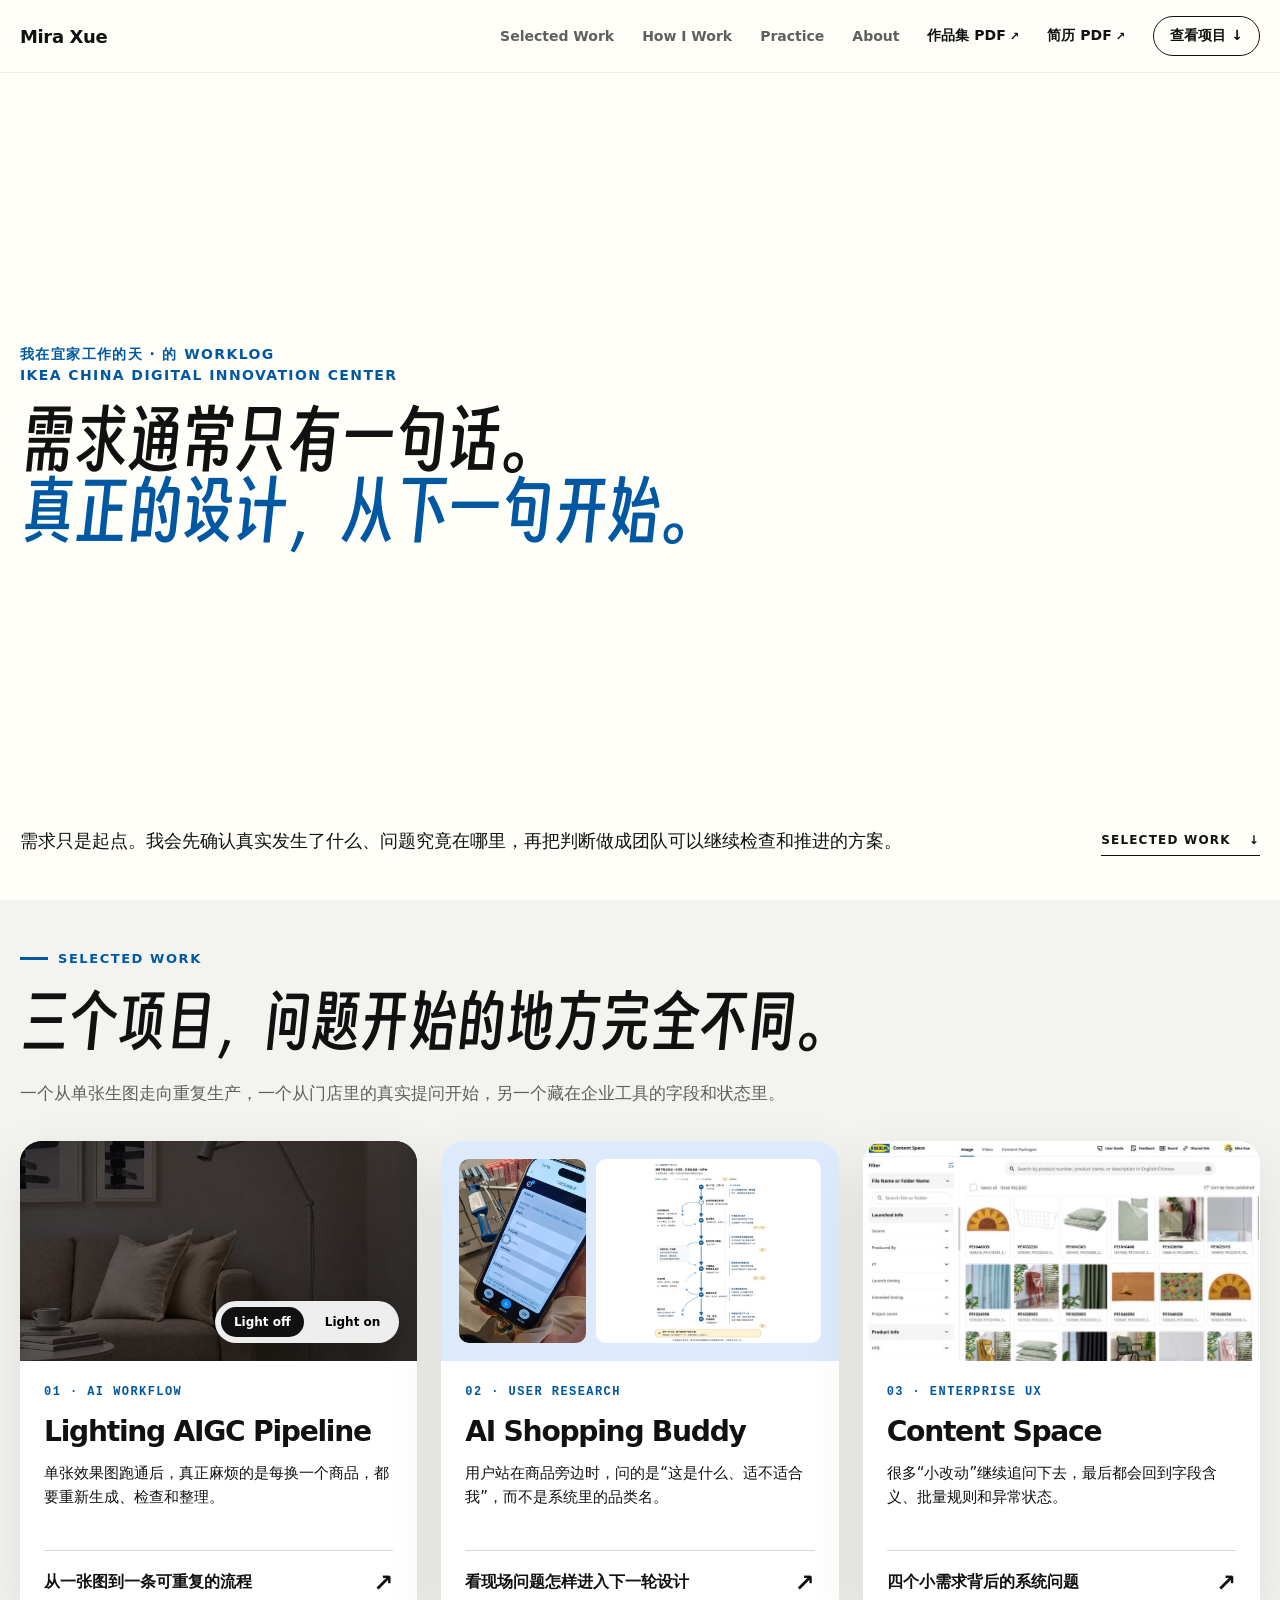
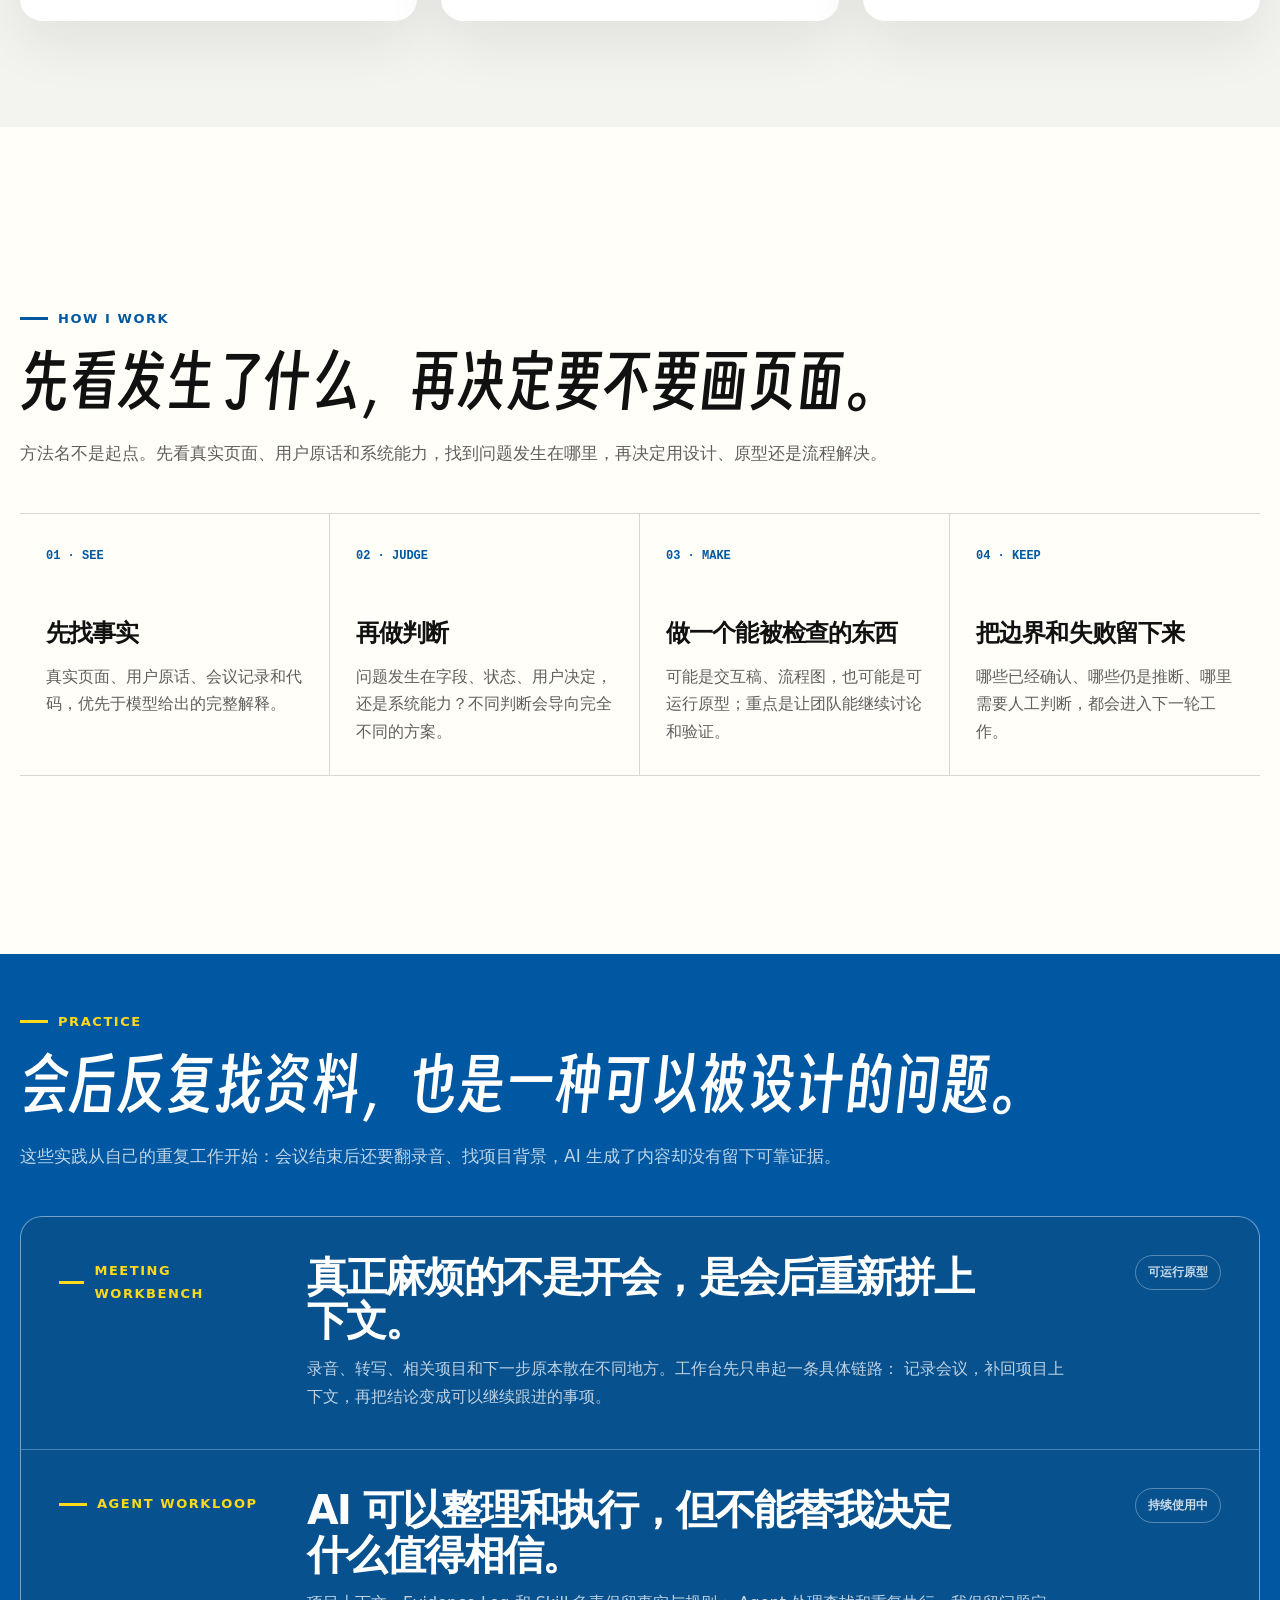
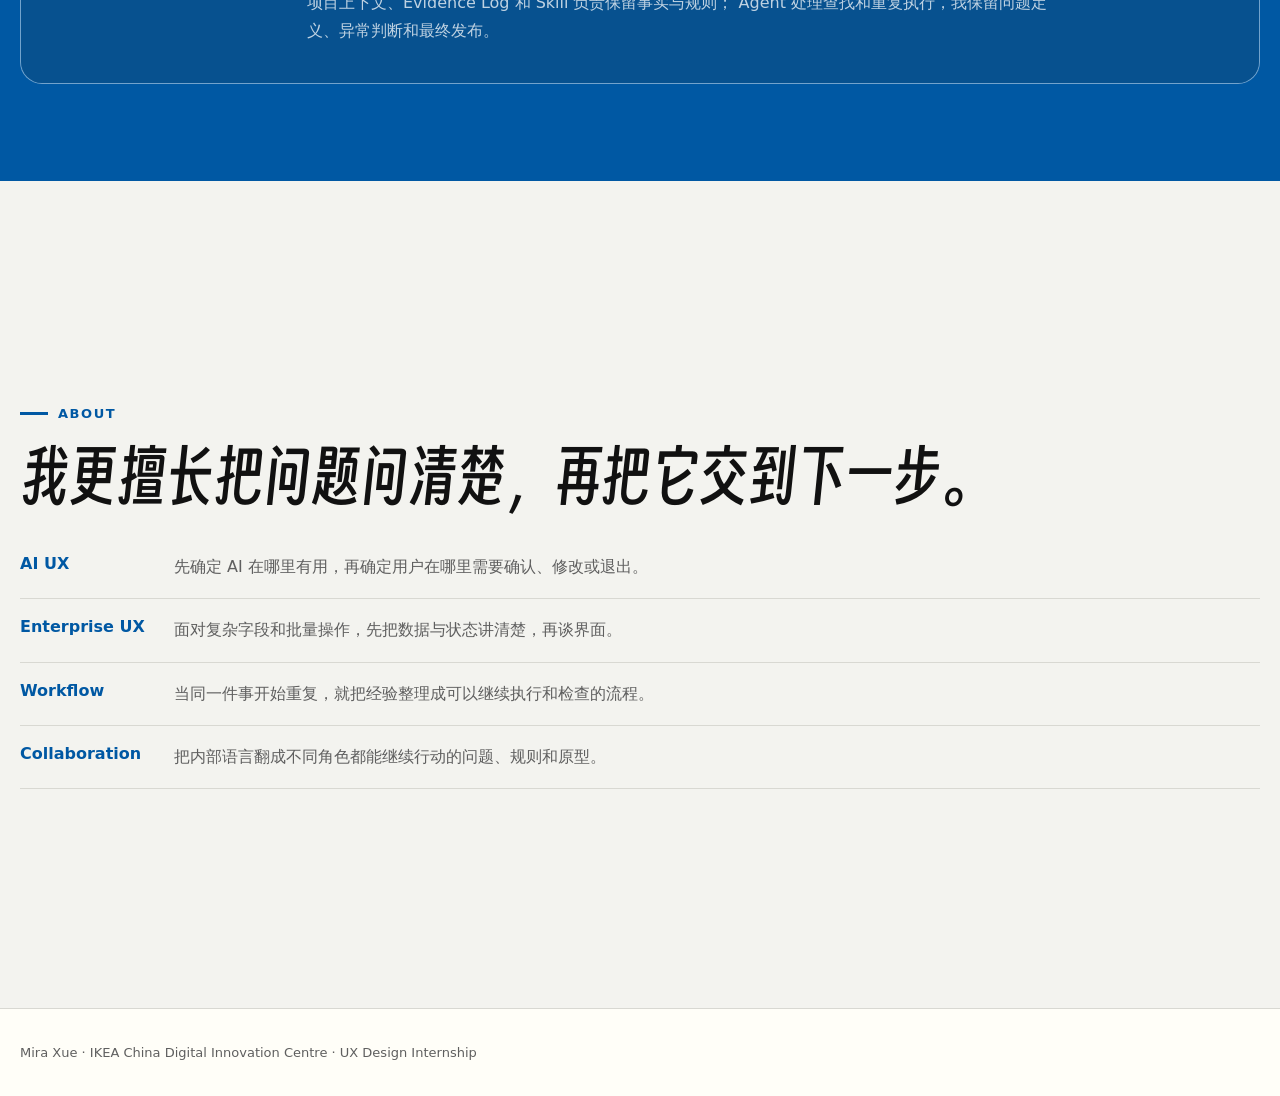
==== commit dc0fc4ea: "Update portfolio navigation and downloadable PDFs" ====
--- a/index.html
+++ b/index.html
@@ -20,7 +20,7 @@
         document.documentElement.dataset.heroFont = "pingfang";
       }
     </script>
-    <link rel="stylesheet" href="styles.css?v=20261010-5" />
+    <link rel="stylesheet" href="styles.css?v=20261023-1" />
   </head>
   <body class="home-page">
     <nav class="nav">
@@ -31,6 +31,8 @@
           <a href="#workflow">How I Work</a>
           <a href="#practice">Practice</a>
           <a href="#about">About</a>
+          <a class="nav-resource" href="documents/profile/ux-portfolio.pdf" target="_blank" rel="noopener noreferrer" aria-label="查看作品集 PDF（在新标签页打开）">作品集 PDF</a>
+          <a class="nav-resource" href="documents/profile/resume.pdf" target="_blank" rel="noopener noreferrer" aria-label="查看简历 PDF（在新标签页打开）">简历 PDF</a>
           <a class="nav-cta" href="#work">查看项目 ↓</a>
         </div>
       </div>
--- a/styles.css
+++ b/styles.css
@@ -105,6 +105,17 @@
   color: var(--blue);
 }
 
+.nav-resource {
+  color: var(--ink);
+  white-space: nowrap;
+}
+
+.nav-resource::after {
+  margin-left: 4px;
+  content: "↗";
+  font-size: 0.82em;
+}
+
 .nav-cta,
 .button {
   display: inline-flex;
@@ -3970,6 +3981,17 @@
   }
 }
 
+@media (min-width: 681px) and (max-width: 900px) {
+  .nav-links {
+    gap: 18px;
+  }
+
+  .home-page .nav-links a:not(.nav-resource):not(.nav-cta),
+  .case-page .nav-links a:not(.nav-resource) {
+    display: none;
+  }
+}
+
 @media (max-width: 1100px) {
   .pipeline-map {
     grid-template-columns: repeat(2, minmax(0, 1fr));
@@ -4205,6 +4227,15 @@
     width: min(calc(100% - 28px), var(--max));
   }
 
+  .nav-inner {
+    gap: 14px;
+  }
+
+  .nav-links {
+    gap: 12px;
+    font-size: 13px;
+  }
+
   .pipeline-map,
   .generation-steps,
   .review-loop-steps {
@@ -4239,7 +4270,7 @@
     padding: 22px 0;
   }
 
-  .nav-links a:not(.nav-cta) {
+  .nav-links a:not(.nav-resource) {
     display: none;
   }
 
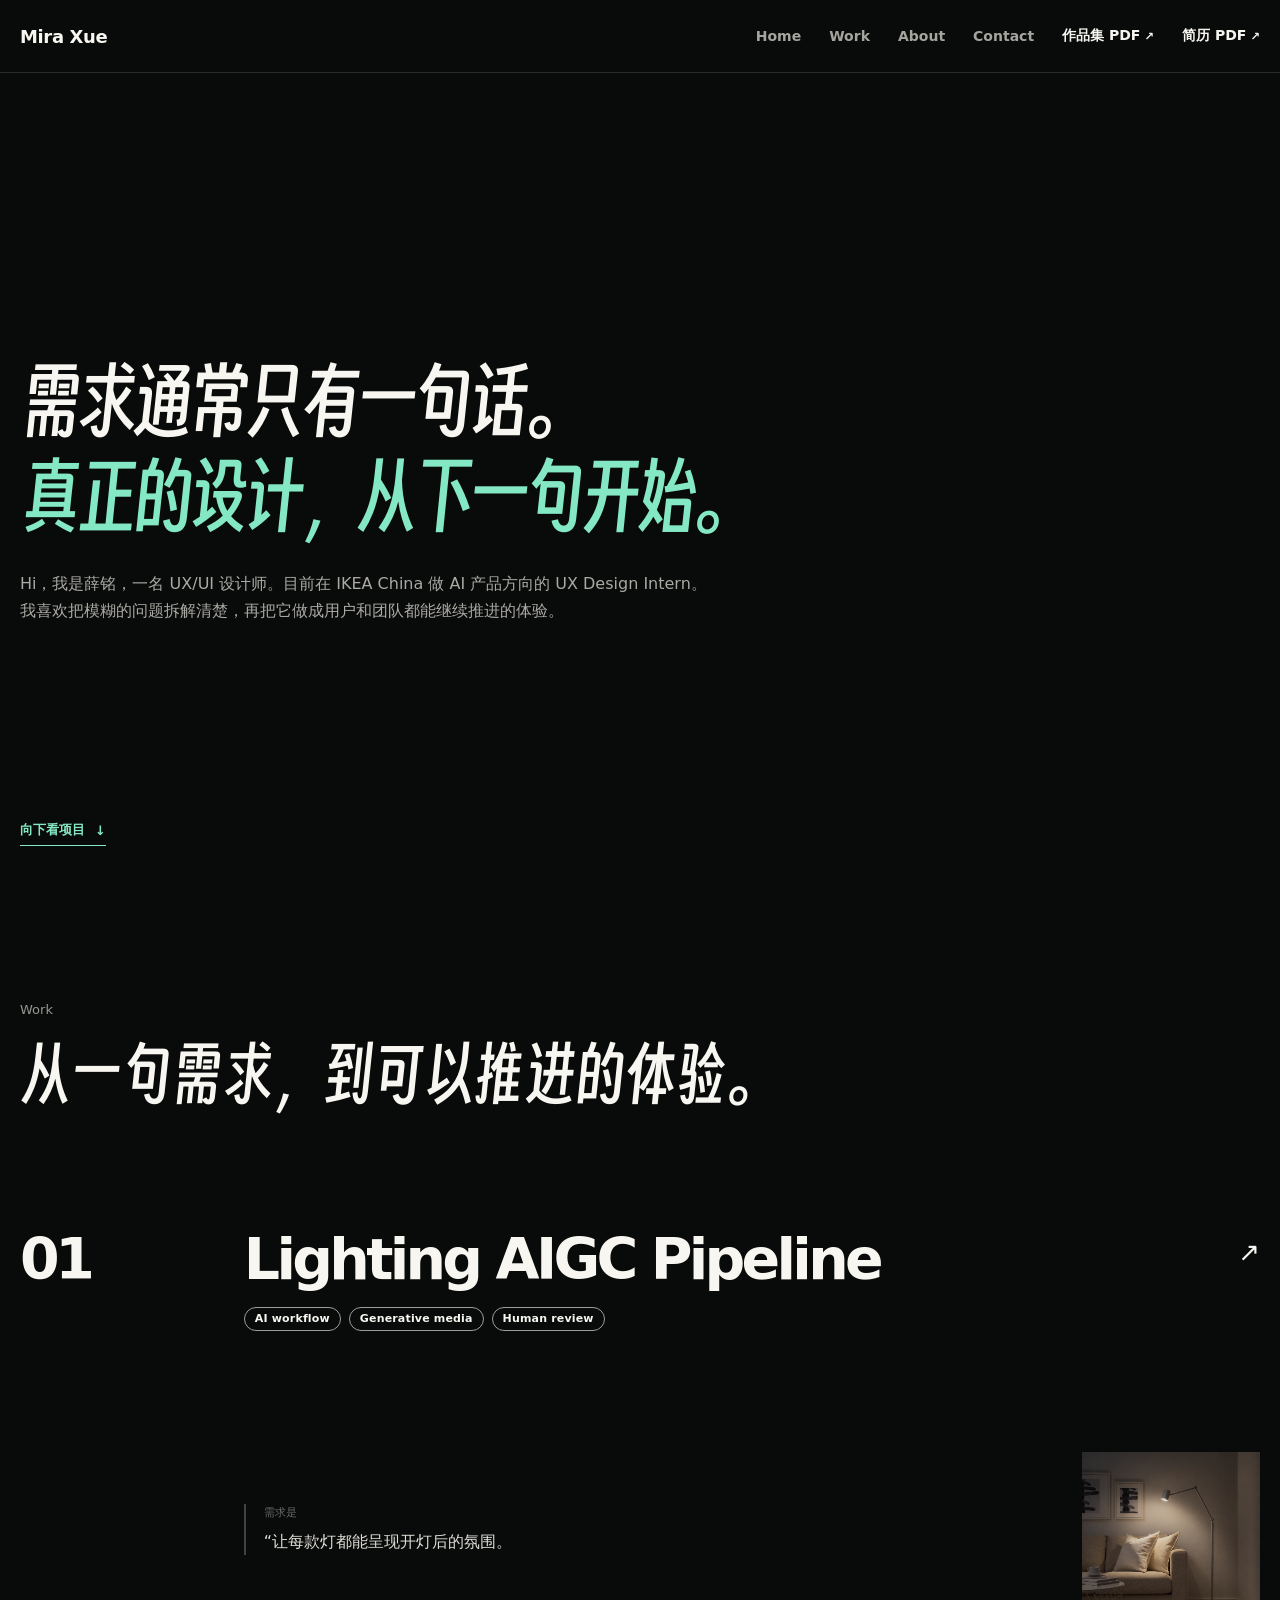
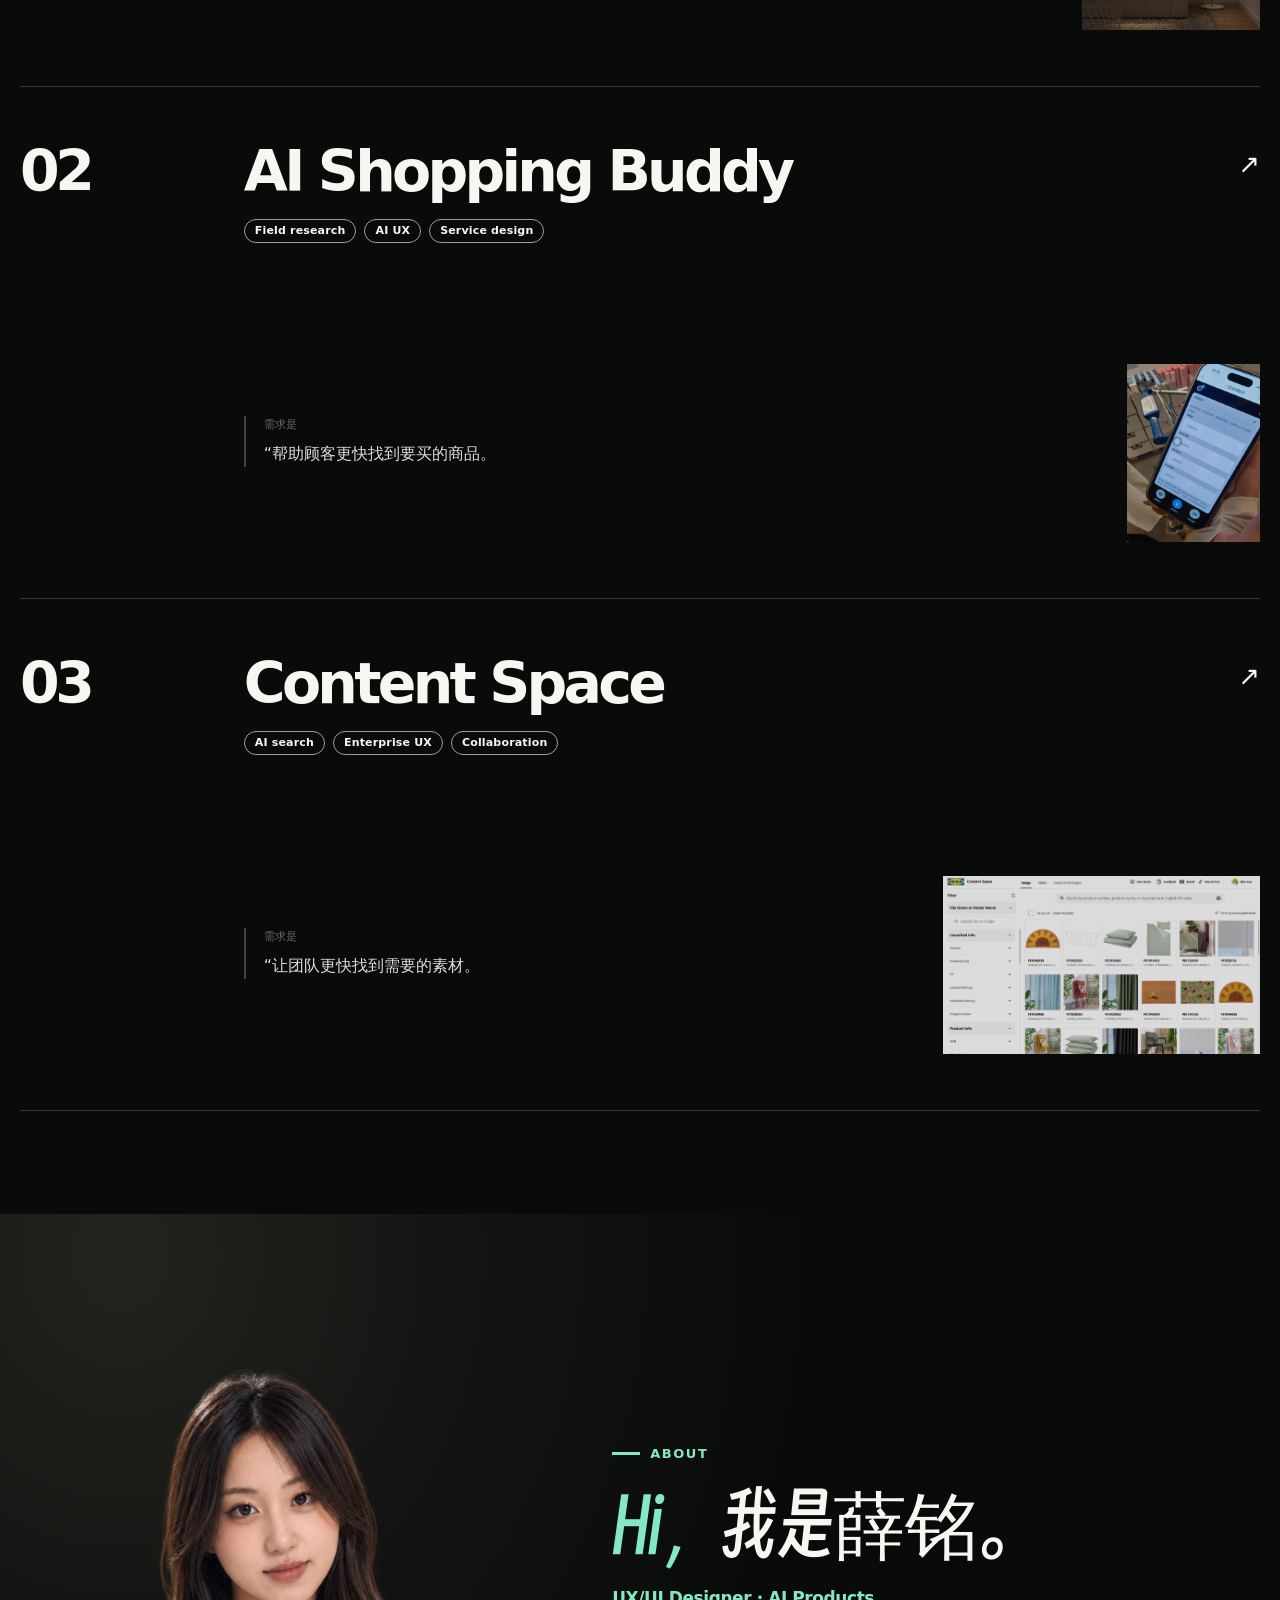
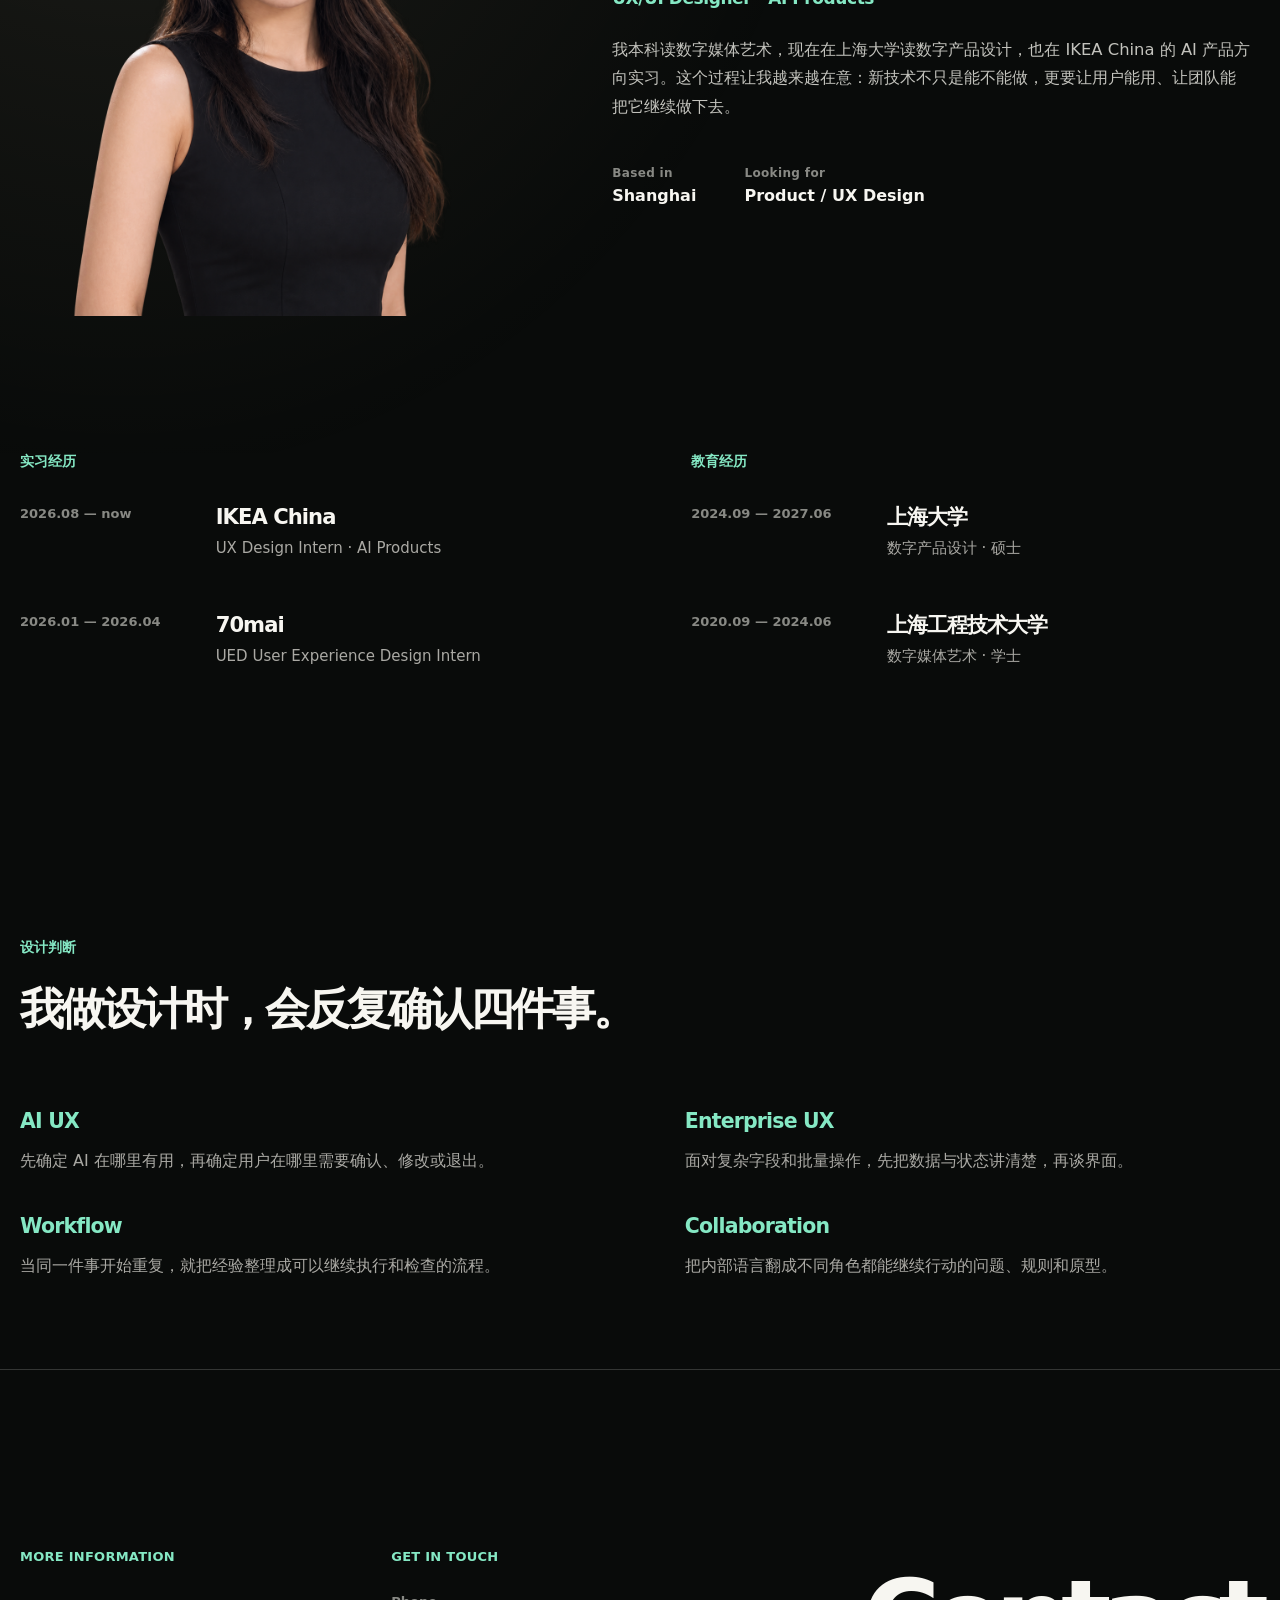
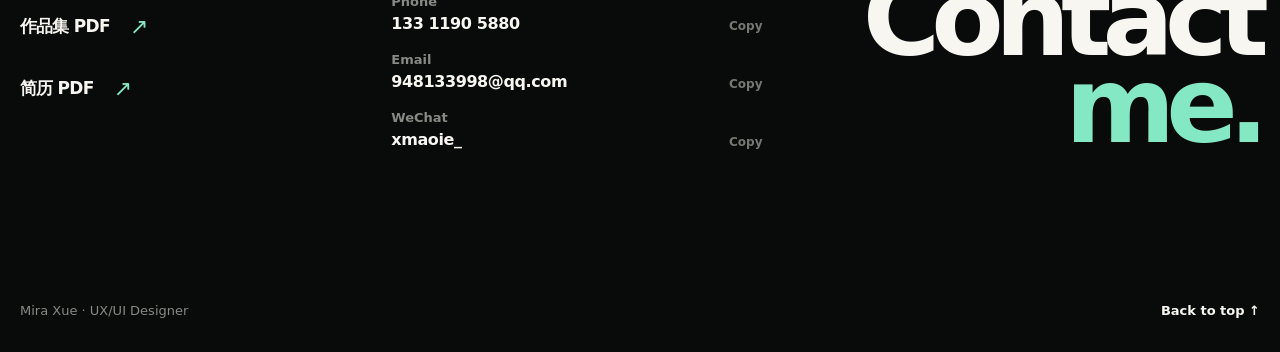
==== commit 5bb668b2: "Update portfolio case studies and visual design" ====
--- a/index.html
+++ b/index.html
@@ -20,47 +20,44 @@
         document.documentElement.dataset.heroFont = "pingfang";
       }
     </script>
-    <link rel="stylesheet" href="styles.css?v=20261023-1" />
+    <link rel="stylesheet" href="styles.css?v=20261030-2" />
   </head>
   <body class="home-page">
     <nav class="nav">
       <div class="shell nav-inner">
         <a class="brand" href="index.html">Mira Xue</a>
         <div class="nav-links">
-          <a href="#work">Selected Work</a>
-          <a href="#workflow">How I Work</a>
-          <a href="#practice">Practice</a>
+          <a href="#home">Home</a>
+          <a href="#work">Work</a>
           <a href="#about">About</a>
+          <a href="#contact">Contact</a>
           <a class="nav-resource" href="documents/profile/ux-portfolio.pdf" target="_blank" rel="noopener noreferrer" aria-label="查看作品集 PDF（在新标签页打开）">作品集 PDF</a>
           <a class="nav-resource" href="documents/profile/resume.pdf" target="_blank" rel="noopener noreferrer" aria-label="查看简历 PDF（在新标签页打开）">简历 PDF</a>
-          <a class="nav-cta" href="#work">查看项目 ↓</a>
         </div>
       </div>
     </nav>
 
-    <header class="hero">
+    <header class="hero" id="home">
       <div class="shell hero-layout">
-        <div class="hero-heading">
-          <p class="hero-context">
-            我在宜家工作的天 · 的 worklog<br />
-            IKEA China Digital Innovation Center
-          </p>
-
-          <h1>
-            <span>需求通常只有一句话。</span>
-            <em>真正的设计，从下一句开始。</em>
-          </h1>
-        </div>
-
-        <div class="hero-footer">
-          <p class="hero-intro">
-            需求只是起点。我会先确认真实发生了什么、问题究竟在哪里，再把判断做成团队可以继续检查和推进的方案。
-          </p>
-          <a class="hero-scroll" href="#work">
-            <span>Selected Work</span>
-            <span aria-hidden="true">↓</span>
-          </a>
-        </div>
+        <div class="hero-copy">
+          <div class="hero-main">
+            <h1 class="fade-up">
+              <span>需求通常只有一句话。</span>
+              <em>真正的设计，从下一句开始。</em>
+            </h1>
+            <p class="hero-intro fade-up">
+              Hi，我是薛铭，一名 UX/UI 设计师。目前在 IKEA China 做 AI 产品方向的 UX Design Intern。我喜欢把模糊的问题拆解清楚，再把它做成用户和团队都能继续推进的体验。
+            </p>
+          </div>
+
+          <div class="hero-footer fade-up">
+            <a class="hero-scroll" href="#work">
+              <span>向下看项目</span>
+              <span aria-hidden="true">↓</span>
+            </a>
+          </div>
+        </div>
+
       </div>
     </header>
 
@@ -69,128 +66,85 @@
         <div class="shell">
           <div class="section-head fade-up">
             <div>
-              <p class="eyebrow">Selected Work</p>
-              <h2 class="section-title">三个项目，问题开始的地方完全不同。</h2>
+              <p class="work-kicker">Work</p>
+              <h2 class="section-title">从一句需求，到可以推进的体验。</h2>
             </div>
-            <p class="section-copy">一个从单张生图走向重复生产，一个从门店里的真实提问开始，另一个藏在企业工具的字段和状态里。</p>
-          </div>
-
-          <div class="case-grid">
-            <a class="case-card fade-up" href="lighting.html">
-              <div class="case-visual lamp-preview" data-lamp-preview>
-                <img
-                  src="assets/home/lighting-night-off.jpg"
-                  alt="灯具夜间关灯场景"
-                  class="active"
-                  data-lamp-state="off"
-                  decoding="async"
-                />
-                <img
-                  src="assets/home/lighting-night-on.jpg"
-                  alt="灯具夜间开灯场景"
-                  data-lamp-state="on"
-                  decoding="async"
-                />
-                <div class="lamp-control" data-lamp-control>
-                  <button class="active" type="button" data-state="off">Light off</button>
-                  <button type="button" data-state="on">Light on</button>
+          </div>
+
+          <div class="project-index">
+            <a class="project-row project-row-lighting fade-up" href="lighting.html">
+              <div class="project-row-copy">
+                <span class="project-number">01</span>
+                <div>
+                  <h3>Lighting AIGC Pipeline</h3>
+                  <ul class="project-tags" aria-label="项目标签">
+                    <li>AI workflow</li>
+                    <li>Generative media</li>
+                    <li>Human review</li>
+                  </ul>
+                  <div class="project-story">
+                    <p class="project-brief"><span>需求是</span><q>让每款灯都能呈现开灯后的氛围。</q></p>
+                    <p class="project-answer"><span>真正要设计的是</span><b>一套能支持重复生产、人工审核与取舍的工作流。</b></p>
+                  </div>
                 </div>
-              </div>
-              <div class="case-body">
-                <span class="case-index">01 · AI WORKFLOW</span>
-                <h3>Lighting AIGC Pipeline</h3>
-                <p class="case-card-claim">
-                  单张效果图跑通后，真正麻烦的是每换一个商品，都要重新生成、检查和整理。
-                </p>
-                <div class="case-link">
-                  <span>从一张图到一条可重复的流程</span><span>↗</span>
+                <span class="project-open" aria-hidden="true">↗</span>
+              </div>
+              <figure class="project-row-media lighting-index-media">
+                <img src="assets/lighting/night-on.png" alt="灯具夜间开灯场景" decoding="async" loading="lazy" />
+                <figcaption>Day / night states</figcaption>
+              </figure>
+            </a>
+
+            <a class="project-row project-row-shopping fade-up" href="shopping-buddy.html">
+              <figure class="project-row-media">
+                <img src="assets/shopping/research/life-language.jpg" alt="用户在门店用生活语言提问的现场" decoding="async" loading="lazy" />
+                <figcaption>Field study · in store</figcaption>
+              </figure>
+              <div class="project-row-copy">
+                <span class="project-number">02</span>
+                <div>
+                  <h3>AI Shopping Buddy</h3>
+                  <ul class="project-tags" aria-label="项目标签">
+                    <li>Field research</li>
+                    <li>AI UX</li>
+                    <li>Service design</li>
+                  </ul>
+                  <div class="project-story">
+                    <p class="project-brief"><span>需求是</span><q>帮助顾客更快找到要买的商品。</q></p>
+                    <p class="project-answer"><span>真正要设计的是</span><b>把生活语言翻成商品答案，并把回答接到服务与履约。</b></p>
+                  </div>
                 </div>
-              </div>
-            </a>
-
-            <a class="case-card fade-up" href="shopping-buddy.html">
-              <div class="case-visual shopping-visual">
-                <img
-                  src="assets/home/shopping-life-language.jpg"
-                  alt="门店购物助手真实测试界面"
-                  decoding="async"
-                />
-                <img
-                  src="assets/home/shopping-journey.jpg"
-                  alt="AI Shopping Buddy 用户旅程"
-                  decoding="async"
-                />
-              </div>
-              <div class="case-body">
-                <span class="case-index">02 · USER RESEARCH</span>
-                <h3>AI Shopping Buddy</h3>
-                <p class="case-card-claim">
-                  用户站在商品旁边时，问的是“这是什么、适不适合我”，而不是系统里的品类名。
-                </p>
-                <div class="case-link">
-                  <span>看现场问题怎样进入下一轮设计</span><span>↗</span>
+                <span class="project-open" aria-hidden="true">↗</span>
+              </div>
+            </a>
+
+            <a class="project-row project-row-content fade-up" href="content-space.html">
+              <div class="project-row-copy">
+                <span class="project-number">03</span>
+                <div>
+                  <h3>Content Space</h3>
+                  <ul class="project-tags" aria-label="项目标签">
+                    <li>AI search</li>
+                    <li>Enterprise UX</li>
+                    <li>Collaboration</li>
+                  </ul>
+                  <div class="project-story">
+                    <p class="project-brief"><span>需求是</span><q>让团队更快找到需要的素材。</q></p>
+                    <p class="project-answer"><span>真正要设计的是</span><b>让自然语言变成可编辑条件，也让协作里的字段、状态和责任看得见。</b></p>
+                  </div>
                 </div>
-              </div>
-            </a>
-
-            <a class="case-card fade-up" href="content-space.html">
-              <div class="case-visual content-space-visual">
-                <img
-                  src="assets/home/content-space-gallery.jpg"
-                  alt="Content Space Gallery 界面"
-                  decoding="async"
-                />
-              </div>
-              <div class="case-body">
-                <span class="case-index">03 · ENTERPRISE UX</span>
-                <h3>Content Space</h3>
-                <p class="case-card-claim">
-                  很多“小改动”继续追问下去，最后都会回到字段含义、批量规则和异常状态。
-                </p>
-                <div class="case-link">
-                  <span>四个小需求背后的系统问题</span><span>↗</span>
-                </div>
-              </div>
+                <span class="project-open" aria-hidden="true">↗</span>
+              </div>
+              <figure class="project-row-media project-row-media-ui">
+                <img src="assets/content-space/gallery-overview.png" alt="Content Space Gallery 界面" decoding="async" loading="lazy" />
+                <figcaption>AI search · collaboration</figcaption>
+              </figure>
             </a>
           </div>
         </div>
       </section>
 
-      <section class="section" id="workflow">
-        <div class="shell">
-          <div class="section-head fade-up">
-            <div>
-              <p class="eyebrow">How I Work</p>
-              <h2 class="section-title">先看发生了什么，再决定要不要画页面。</h2>
-            </div>
-            <p class="section-copy">方法名不是起点。先看真实页面、用户原话和系统能力，找到问题发生在哪里，再决定用设计、原型还是流程解决。</p>
-          </div>
-          <div class="workflow-story">
-            <article class="workflow-chapter fade-up">
-              <span class="mono">01 · SEE</span>
-              <h3>先找事实</h3>
-              <p>真实页面、用户原话、会议记录和代码，优先于模型给出的完整解释。</p>
-            </article>
-            <article class="workflow-chapter fade-up">
-              <span class="mono">02 · JUDGE</span>
-              <h3>再做判断</h3>
-              <p>问题发生在字段、状态、用户决定，还是系统能力？不同判断会导向完全不同的方案。</p>
-            </article>
-            <article class="workflow-chapter fade-up">
-              <span class="mono">03 · MAKE</span>
-              <h3>做一个能被检查的东西</h3>
-              <p>可能是交互稿、流程图，也可能是可运行原型；重点是让团队能继续讨论和验证。</p>
-            </article>
-            <article class="workflow-chapter fade-up">
-              <span class="mono">04 · KEEP</span>
-              <h3>把边界和失败留下来</h3>
-              <p>哪些已经确认、哪些仍是推断、哪里需要人工判断，都会进入下一轮工作。</p>
-            </article>
-          </div>
-        </div>
-      </section>
-
-      <section class="section blue" id="practice">
+      <section class="section blue" id="practice" hidden>
         <div class="shell">
           <div class="section-head fade-up">
             <div>
@@ -228,37 +182,146 @@
         </div>
       </section>
 
-      <section class="section soft" id="about">
-        <div class="shell about-grid">
-          <div class="fade-up">
+      <section class="section soft" id="about" data-light-reveal>
+        <div class="shell about-profile">
+          <figure class="about-portrait fade-up">
+            <img src="assets/profile/ming-xue-portrait-cutout.png" alt="薛铭的个人肖像" decoding="async" loading="lazy" />
+          </figure>
+
+          <div class="about-profile-main fade-up">
             <p class="eyebrow">About</p>
-            <h2 class="section-title">我更擅长把问题问清楚，再把它交到下一步。</h2>
-          </div>
-          <div class="about-list fade-up">
-            <div class="about-row">
-              <strong>AI UX</strong>
-              <p>先确定 AI 在哪里有用，再确定用户在哪里需要确认、修改或退出。</p>
+            <h2><span>Hi，</span>我是薛铭。</h2>
+            <p class="about-role">UX/UI Designer · AI Products</p>
+            <p class="about-bio">
+              我本科读数字媒体艺术，现在在上海大学读数字产品设计，也在 IKEA China 的 AI 产品方向实习。这个过程让我越来越在意：新技术不只是能不能做，更要让用户能用、让团队能把它继续做下去。
+            </p>
+            <dl class="about-facts">
+              <div>
+                <dt>Based in</dt>
+                <dd>Shanghai</dd>
+              </div>
+              <div>
+                <dt>Looking for</dt>
+                <dd>Product / UX Design</dd>
+              </div>
+            </dl>
+          </div>
+
+          <div class="about-history">
+            <section class="about-history-group fade-up" aria-labelledby="experience-heading">
+              <p class="about-history-label" id="experience-heading">实习经历</p>
+              <ol class="about-history-list">
+                <li>
+                  <time datetime="2026-08">2026.08 — now</time>
+                  <div>
+                    <h3>IKEA China</h3>
+                    <p>UX Design Intern · AI Products</p>
+                  </div>
+                </li>
+                <li>
+                  <time datetime="2026-01">2026.01 — 2026.04</time>
+                  <div>
+                    <h3>70mai</h3>
+                    <p>UED User Experience Design Intern</p>
+                  </div>
+                </li>
+              </ol>
+            </section>
+
+            <section class="about-history-group fade-up" aria-labelledby="education-heading">
+              <p class="about-history-label" id="education-heading">教育经历</p>
+              <ol class="about-history-list">
+                <li>
+                  <time datetime="2024-09">2024.09 — 2027.06</time>
+                  <div>
+                    <h3>上海大学</h3>
+                    <p>数字产品设计 · 硕士</p>
+                  </div>
+                </li>
+                <li>
+                  <time datetime="2020-09">2020.09 — 2024.06</time>
+                  <div>
+                    <h3>上海工程技术大学</h3>
+                    <p>数字媒体艺术 · 学士</p>
+                  </div>
+                </li>
+              </ol>
+            </section>
+          </div>
+
+          <section class="about-principles fade-up" aria-labelledby="principles-heading">
+            <p class="about-history-label" id="principles-heading">设计判断</p>
+            <h3>我做设计时，会反复确认四件事。</h3>
+            <div class="about-principles-grid">
+              <article>
+                <strong>AI UX</strong>
+                <p>先确定 AI 在哪里有用，再确定用户在哪里需要确认、修改或退出。</p>
+              </article>
+              <article>
+                <strong>Enterprise UX</strong>
+                <p>面对复杂字段和批量操作，先把数据与状态讲清楚，再谈界面。</p>
+              </article>
+              <article>
+                <strong>Workflow</strong>
+                <p>当同一件事开始重复，就把经验整理成可以继续执行和检查的流程。</p>
+              </article>
+              <article>
+                <strong>Collaboration</strong>
+                <p>把内部语言翻成不同角色都能继续行动的问题、规则和原型。</p>
+              </article>
             </div>
-            <div class="about-row">
-              <strong>Enterprise UX</strong>
-              <p>面对复杂字段和批量操作，先把数据与状态讲清楚，再谈界面。</p>
-            </div>
-            <div class="about-row">
-              <strong>Workflow</strong>
-              <p>当同一件事开始重复，就把经验整理成可以继续执行和检查的流程。</p>
-            </div>
-            <div class="about-row">
-              <strong>Collaboration</strong>
-              <p>把内部语言翻成不同角色都能继续行动的问题、规则和原型。</p>
-            </div>
-          </div>
+          </section>
         </div>
       </section>
     </main>
 
-    <footer class="footer">
-      <div class="shell">Mira Xue · IKEA China Digital Innovation Centre · UX Design Internship</div>
+    <footer class="footer" id="contact">
+      <div class="shell footer-content">
+        <section class="footer-column footer-information" aria-labelledby="more-information-title">
+          <p class="footer-eyebrow" id="more-information-title">More information</p>
+          <nav class="footer-documents" aria-label="资料下载">
+            <a href="documents/profile/ux-portfolio.pdf" target="_blank" rel="noopener noreferrer">
+              <span>作品集 PDF</span>
+              <i aria-hidden="true">↗</i>
+            </a>
+            <a href="documents/profile/resume.pdf" target="_blank" rel="noopener noreferrer">
+              <span>简历 PDF</span>
+              <i aria-hidden="true">↗</i>
+            </a>
+          </nav>
+        </section>
+
+        <address class="footer-column footer-get-in-touch">
+          <p class="footer-eyebrow">Get in touch</p>
+          <div class="footer-contacts">
+          <button class="footer-contact-copy" type="button" data-copy="13311905880" aria-label="复制手机号码 133 1190 5880">
+            <span>Phone</span>
+            <strong>133 1190 5880</strong>
+            <i aria-hidden="true" data-copy-status>Copy</i>
+          </button>
+          <button class="footer-contact-copy" type="button" data-copy="948133998@qq.com" aria-label="复制邮箱 948133998@qq.com">
+            <span>Email</span>
+            <strong>948133998@qq.com</strong>
+            <i aria-hidden="true" data-copy-status>Copy</i>
+          </button>
+          <button class="footer-contact-copy" type="button" data-copy="xmaoie_" aria-label="复制微信号 xmaoie_">
+            <span>WeChat</span>
+            <strong>xmaoie_</strong>
+            <i aria-hidden="true" data-copy-status>Copy</i>
+          </button>
+          </div>
+        </address>
+
+        <div class="footer-statement" aria-label="Contact me">
+          <h2><span>Contact</span><span>me.</span></h2>
+        </div>
+
+        <div class="footer-meta">
+          <span>Mira Xue · UX/UI Designer</span>
+          <a href="#home">Back to top ↑</a>
+        </div>
+      </div>
     </footer>
-    <script src="main.js?v=20261010-9"></script>
+    <script src="main.js?v=20261030-1"></script>
   </body>
 </html>
--- a/styles.css
+++ b/styles.css
@@ -7,18 +7,18 @@
 }
 
 :root {
-  --blue: #0058a3;
-  --blue-dark: #003b70;
-  --yellow: #ffda1a;
-  --ink: #111111;
-  --muted: #5f5f5f;
-  --soft: #f3f3ef;
-  --paper: #fffef8;
-  --line: #d8d8d2;
-  --green: #2f5f47;
-  --orange: #e77728;
-  --radius: 22px;
-  --shadow: 0 18px 60px rgba(17, 17, 17, 0.09);
+  --blue: #252525;
+  --blue-dark: #111111;
+  --yellow: #b9b9b4;
+  --ink: #191919;
+  --muted: #686868;
+  --soft: #ececea;
+  --paper: #f7f7f5;
+  --line: #d4d4d0;
+  --green: #535353;
+  --orange: #747474;
+  --radius: 0px;
+  --shadow: 0 18px 60px rgba(17, 17, 17, 0.07);
   --max: 1240px;
   --nav-height: 73px;
   --font: "Avenir Next", "PingFang SC", "Microsoft YaHei", system-ui, sans-serif;
@@ -73,7 +73,7 @@
   z-index: 20;
   top: 0;
   border-bottom: 1px solid rgba(17, 17, 17, 0.08);
-  background: rgba(255, 254, 248, 0.92);
+  background: rgba(247, 247, 245, 0.92);
   backdrop-filter: blur(16px);
 }
 
@@ -1227,38 +1227,65 @@
 
 .shopping-shift {
   display: grid;
-  gap: 54px;
+  gap: 48px;
 }
 
 .shopping-shift-line {
   display: grid;
   grid-template-columns: repeat(3, minmax(0, 1fr));
-  gap: clamp(42px, 6vw, 86px);
-  align-items: start;
+  gap: 20px;
+  align-items: stretch;
 }
 
 .shopping-shift-line article {
-  display: grid;
   position: relative;
+  min-width: 0;
+  display: grid;
   align-content: start;
-  min-height: 0;
-  gap: 24px;
-  padding: 0;
-}
-
-.shopping-shift-line article + article {
-  padding-left: 0;
-  border-left: 0;
-}
-
-.shopping-shift-line article:not(:last-child)::after {
+  grid-template-rows: auto auto 1fr;
+  min-height: 350px;
+  gap: 20px;
+  padding: 40px 36px 36px;
+  overflow: hidden;
+  border-radius: 20px;
+  transition: transform .45s cubic-bezier(.22, 1, .36, 1), box-shadow .45s cubic-bezier(.22, 1, .36, 1);
+}
+
+.shopping-shift-line article:hover {
+  transform: translateY(-6px);
+  box-shadow: 0 22px 44px rgba(20, 35, 33, .09);
+}
+
+.shopping-shift-line .shift-observe {
+  background: #efefed;
+}
+
+.shopping-shift-line .shift-understand {
+  border-radius: 20px;
+  background: #f0f6fa;
+}
+
+.shopping-shift-line .shift-connect {
+  border-radius: 20px;
+  background: #dcf8ed;
+}
+
+.shopping-shift-line .shift-number {
   position: absolute;
-  top: 0;
-  right: calc(clamp(42px, 6vw, 86px) / -2 - 9px);
-  color: var(--blue);
-  content: "\2192";
-  font-size: 22px;
+  z-index: 0;
+  top: 18px;
+  right: 22px;
+  color: rgba(24, 36, 37, .055);
+  font-family: var(--display-font);
+  font-size: clamp(96px, 9vw, 148px);
   font-weight: 700;
+  letter-spacing: -.09em;
+  line-height: .75;
+}
+
+.shopping-shift-line article > :not(.shift-number) {
+  position: relative;
+  z-index: 1;
 }
 
 .shopping-shift-line .mono {
@@ -1269,13 +1296,40 @@
 }
 
 .shopping-shift-line strong {
-  font-size: clamp(24px, 2.4vw, 34px);
+  max-width: none;
+  font-size: clamp(26px, 2.25vw, 34px);
   letter-spacing: -0.035em;
   line-height: 1.25;
 }
 
-.shopping-shift-line article:nth-child(3) strong {
+.shopping-shift-line p {
+  max-width: none;
+  margin: 0;
+  color: var(--muted);
+  font-size: 16px;
+  line-height: 1.65;
+}
+
+.shopping-shift-line .shift-connect strong {
+  color: #167968;
+}
+
+.shopping-shift-line .shift-connect p {
+  color: #4d6d65;
+}
+
+.shopping-shift-keywords {
+  display: flex;
+  flex-wrap: wrap;
+  gap: 0;
+  color: #1c2424 !important;
+  font-weight: 750;
+}
+
+.shopping-shift-keywords span:not(:last-child)::after {
+  margin: 0 9px;
   color: var(--blue);
+  content: "/";
 }
 
 .shopping-design-showcase {
@@ -1893,6 +1947,300 @@
   grid-row: auto;
 }
 
+.content-feature-comment {
+  background: #edf4fa;
+}
+
+.content-feature-comment .comment-feature-body {
+  grid-template-columns: 1fr;
+  gap: clamp(38px, 5vw, 72px);
+}
+
+.content-feature-comment .content-feature-copy {
+  display: grid;
+  grid-template-columns: 1fr;
+  gap: 26px;
+  max-width: none;
+  align-items: start;
+  margin-bottom: clamp(8px, 1.5vw, 20px);
+}
+
+.content-feature-comment .content-feature-copy > p {
+  max-width: 1040px;
+  margin: 0;
+  font-size: clamp(18px, 1.55vw, 22px);
+  line-height: 1.65;
+}
+
+.content-feature-comment .content-feature-copy ul {
+  grid-template-columns: repeat(3, minmax(0, 1fr));
+  gap: clamp(18px, 3vw, 42px);
+  margin: 0;
+  padding: 0 0 0 20px;
+  border-top: 0;
+}
+
+.content-feature-comment .content-feature-copy li {
+  min-width: 0;
+  padding-left: 18px;
+}
+
+.comment-state-map {
+  display: grid;
+  gap: 22px;
+  min-width: 0;
+  margin: 0;
+  padding: 0;
+  border: 0;
+  border-radius: 0;
+  background: transparent;
+}
+
+.comment-evidence {
+  gap: clamp(40px, 5vw, 72px);
+}
+
+.comment-state-map > figcaption {
+  display: flex;
+  justify-content: space-between;
+  gap: 24px;
+  align-items: flex-start;
+  padding-top: 0;
+  border-top: 0;
+}
+
+.comment-state-map > figcaption span,
+.comment-state-rail b {
+  color: var(--blue);
+  font-family: "SFMono-Regular", Consolas, monospace;
+  font-size: 10px;
+  font-weight: 700;
+  letter-spacing: 0.08em;
+}
+
+.comment-state-map > figcaption p {
+  max-width: 620px;
+  margin: 0;
+  color: var(--muted);
+  font-size: 13px;
+  line-height: 1.5;
+  text-align: right;
+  white-space: normal;
+}
+
+.comment-lifecycle {
+  display: grid;
+  gap: clamp(42px, 5vw, 72px);
+}
+
+.comment-lifecycle-stage {
+  display: grid;
+  gap: 18px;
+  min-width: 0;
+}
+
+.comment-stage-heading {
+  display: grid;
+  grid-template-columns: 1fr;
+  gap: 12px;
+  align-items: start;
+}
+
+.comment-stage-label {
+  display: flex;
+  flex-wrap: wrap;
+  align-items: baseline;
+  gap: 8px 10px;
+}
+
+.comment-stage-label > span,
+.comment-state-evidence-head > span {
+  color: var(--blue);
+  font-family: "SFMono-Regular", Consolas, monospace;
+  font-size: 10px;
+  font-weight: 700;
+  letter-spacing: 0.08em;
+}
+
+.comment-stage-label strong {
+  font-size: 20px;
+  line-height: 1.2;
+}
+
+.comment-stage-label small {
+  color: var(--muted);
+  font-size: 12px;
+  line-height: 1.4;
+}
+
+.comment-stage-media {
+  min-width: 0;
+  margin: 0;
+  border: 0;
+  border-radius: 0;
+  background: transparent;
+}
+
+.comment-stage-media img {
+  width: 100%;
+  height: auto;
+  display: block;
+  object-fit: contain;
+  border-radius: 12px;
+}
+
+.comment-stage-media figcaption {
+  margin: 0;
+  padding: 10px 0 0;
+  color: var(--muted);
+  font-size: 12px;
+  line-height: 1.5;
+}
+
+.comment-stage-heading > p,
+.comment-stage-resolved-copy > p {
+  max-width: 900px;
+  margin: 0;
+  color: var(--muted);
+  font-size: 14px;
+  line-height: 1.65;
+  text-align: left;
+  white-space: normal;
+}
+
+.comment-stage-resolved {
+  gap: 18px;
+}
+
+.comment-stage-resolved-copy {
+  display: grid;
+  grid-template-columns: 1fr;
+  gap: 12px;
+  align-items: start;
+}
+
+.comment-stage-media-pair {
+  display: grid;
+  grid-template-columns: repeat(2, minmax(0, 1fr));
+  gap: clamp(18px, 2vw, 30px);
+  width: 100%;
+  align-items: start;
+}
+
+.comment-lifecycle-arrow {
+  display: grid;
+  justify-items: center;
+  gap: 5px;
+  color: var(--blue);
+}
+
+.comment-lifecycle-arrow-down {
+  min-height: 54px;
+  align-content: center;
+}
+
+.comment-lifecycle-arrow span {
+  font-family: "SFMono-Regular", Consolas, monospace;
+  font-size: 10px;
+  font-weight: 700;
+  letter-spacing: 0.08em;
+}
+
+.comment-lifecycle-arrow i {
+  font-family: Arial, sans-serif;
+  font-size: 32px;
+  font-style: normal;
+  line-height: 1;
+}
+
+.comment-state-evidence {
+  display: grid;
+  gap: 22px;
+  padding-top: 10px;
+  border-top: 0;
+}
+
+.comment-state-evidence-head {
+  display: flex;
+  align-items: baseline;
+  justify-content: space-between;
+  gap: 24px;
+}
+
+.comment-state-evidence-head p {
+  max-width: none;
+  margin: 0;
+  color: var(--muted);
+  font-size: 13px;
+  line-height: 1.5;
+  text-align: right;
+  white-space: nowrap;
+}
+
+.comment-state-cards {
+  display: grid;
+  grid-template-columns: repeat(3, minmax(0, 1fr));
+  gap: clamp(16px, 2vw, 30px);
+}
+
+.comment-state-cards article {
+  display: grid;
+  gap: 10px;
+  align-content: start;
+  min-width: 0;
+  padding: 0;
+  border-radius: 0;
+  background: transparent;
+}
+
+.comment-state-cards img {
+  width: 100%;
+  display: block;
+  border-radius: 8px;
+}
+
+.comment-state-cards strong {
+  font-size: 15px;
+  line-height: 1.3;
+}
+
+.comment-state-cards p {
+  margin: 0;
+  color: var(--muted);
+  font-size: 12px;
+  line-height: 1.55;
+}
+
+.comment-state-rail {
+  display: grid;
+  grid-template-columns: repeat(3, minmax(0, 1fr));
+  border-top: 1px solid #c7d5e2;
+  border-bottom: 1px solid #c7d5e2;
+}
+
+.comment-state-rail article {
+  display: grid;
+  gap: 12px;
+  min-height: 184px;
+  align-content: start;
+  padding: 20px 18px;
+}
+
+.comment-state-rail article + article {
+  border-left: 1px solid #c7d5e2;
+}
+
+.comment-state-rail strong {
+  font-size: 18px;
+  line-height: 1.35;
+}
+
+.comment-state-rail small {
+  color: var(--muted);
+  font-size: 13px;
+  line-height: 1.55;
+}
+
 .content-feature-notes {
   display: grid;
   grid-template-columns: repeat(3, minmax(0, 1fr));
@@ -2024,6 +2372,21 @@
   font-size: clamp(19px, 2.2vw, 26px);
   line-height: 1.55;
   text-wrap: pretty;
+}
+
+.hero-responsibility {
+  max-width: 58ch;
+  margin: 18px 0 0;
+  color: var(--muted);
+  font-size: 15px;
+  line-height: 1.7;
+}
+
+.hero-responsibility span {
+  display: inline-block;
+  margin-right: 10px;
+  color: var(--ink);
+  font-weight: 760;
 }
 
 .tag-row {
@@ -3902,6 +4265,235 @@
   }
 }
 
+/* Lighting boundary tests — failure patterns are evidence, not decoration. */
+.lighting-page .lighting-boundary-tests {
+  padding-top: clamp(88px, 11vw, 168px);
+  padding-bottom: clamp(88px, 11vw, 168px);
+}
+
+.lighting-page .boundary-head .section-intro {
+  max-width: 67rem;
+}
+
+.lighting-page .boundary-shared-prompt {
+  display: grid;
+  grid-template-columns: minmax(260px, 0.76fr) minmax(0, 1.24fr);
+  gap: clamp(28px, 4vw, 72px);
+  align-items: end;
+  margin-top: clamp(38px, 5vw, 76px);
+}
+
+.lighting-page .boundary-copy {
+  padding: clamp(22px, 3vw, 42px);
+  background: linear-gradient(135deg, rgba(133, 232, 196, 0.1), rgba(133, 232, 196, 0.025));
+  border-left: 2px solid var(--mint, #85e8c4);
+}
+
+.lighting-page .boundary-copy h3 {
+  margin: 20px 0 16px;
+  font-size: clamp(28px, 3.2vw, 52px);
+  line-height: 1.12;
+  letter-spacing: -0.045em;
+}
+
+.lighting-page .boundary-copy > p:not(.mono):not(.boundary-rule) {
+  color: rgba(246, 244, 239, 0.72);
+  font-size: clamp(16px, 1.25vw, 20px);
+  line-height: 1.72;
+}
+
+.lighting-page .boundary-rule {
+  margin: 26px 0 0;
+  padding-top: 18px;
+  border-top: 1px solid rgba(133, 232, 196, 0.28);
+  color: #f6f4ef;
+  line-height: 1.7;
+}
+
+.lighting-page .boundary-rule span {
+  margin-right: 0.55rem;
+  color: var(--mint, #85e8c4);
+  font: 700 0.75rem/1 var(--mono, monospace);
+  letter-spacing: 0.12em;
+}
+
+.lighting-page .boundary-prompt-images {
+  display: grid;
+  grid-template-columns: repeat(2, minmax(0, 1fr));
+  gap: clamp(12px, 1.4vw, 22px);
+}
+
+.lighting-page .boundary-prompt-images figure,
+.lighting-page .boundary-failure-card figure {
+  margin: 0;
+}
+
+.lighting-page .boundary-prompt-images img,
+.lighting-page .boundary-failure-card img {
+  display: block;
+  width: 100%;
+  height: auto;
+  max-width: 100%;
+  object-fit: contain;
+  background: #101211;
+}
+
+.lighting-page .boundary-prompt-images figcaption {
+  display: flex;
+  gap: 8px;
+  align-items: baseline;
+  padding-top: 11px;
+  color: rgba(246, 244, 239, 0.65);
+  font-size: 14px;
+  line-height: 1.45;
+}
+
+.lighting-page .boundary-prompt-images figcaption b {
+  color: #f6f4ef;
+}
+
+.lighting-page .boundary-shared-prompt > *,
+.lighting-page .boundary-failure-card,
+.lighting-page .boundary-skill-strip > * {
+  min-width: 0;
+}
+
+.lighting-page .boundary-prompt-images figcaption span {
+  margin-left: auto;
+  text-align: right;
+}
+
+.lighting-page .boundary-failure-grid {
+  display: grid;
+  grid-template-columns: repeat(3, minmax(0, 1fr));
+  gap: clamp(16px, 2vw, 34px);
+  margin-top: clamp(52px, 7vw, 104px);
+  align-items: stretch;
+}
+
+.lighting-page .boundary-failure-card {
+  display: grid;
+  grid-template-rows: auto minmax(0, 1fr);
+  height: 100%;
+  padding-bottom: 20px;
+  background: rgba(255, 255, 255, 0.022);
+}
+
+.lighting-page .boundary-failure-card figure {
+  display: flex;
+  align-items: center;
+  justify-content: center;
+  height: clamp(21rem, 27vw, 31rem);
+  background: #101211;
+}
+
+.lighting-page .boundary-failure-card figure img {
+  width: auto;
+  height: auto;
+  max-width: 100%;
+  max-height: 100%;
+  object-fit: contain;
+}
+
+.lighting-page .boundary-failure-card > div {
+  padding: 18px clamp(16px, 1.6vw, 26px) 0;
+}
+
+.lighting-page .boundary-failure-card .mono {
+  color: var(--mint, #85e8c4);
+}
+
+.lighting-page .boundary-failure-card h3 {
+  margin: 12px 0 8px;
+  font-size: clamp(22px, 2vw, 32px);
+  line-height: 1.15;
+  letter-spacing: -0.035em;
+}
+
+.lighting-page .boundary-failure-card div > p:last-child {
+  margin: 0;
+  color: rgba(246, 244, 239, 0.68);
+  font-size: 15px;
+  line-height: 1.65;
+}
+
+.lighting-page .boundary-skill-strip {
+  display: grid;
+  grid-template-columns: minmax(180px, 0.42fr) 1fr;
+  gap: clamp(24px, 5vw, 80px);
+  align-items: start;
+  margin-top: clamp(56px, 8vw, 118px);
+  padding: clamp(24px, 3.2vw, 44px);
+  background: linear-gradient(90deg, rgba(133, 232, 196, 0.16), rgba(133, 232, 196, 0.035));
+  border-left: 2px solid var(--mint, #85e8c4);
+}
+
+.lighting-page .boundary-skill-strip .mono {
+  margin: 3px 0 0;
+  color: var(--mint, #85e8c4);
+}
+
+.lighting-page .boundary-skill-strip h3 {
+  margin: 0;
+  font-size: clamp(29px, 3vw, 48px);
+  line-height: 1.12;
+  letter-spacing: -0.04em;
+}
+
+.lighting-page .boundary-skill-strip p:last-child {
+  margin: 14px 0 0;
+  color: rgba(246, 244, 239, 0.74);
+  font-size: clamp(16px, 1.25vw, 20px);
+  line-height: 1.65;
+}
+
+.lighting-page .lighting-boundary-tests p,
+.lighting-page .lighting-boundary-tests h3,
+.lighting-page .lighting-boundary-tests figcaption,
+.lighting-page .lighting-boundary-tests span {
+  min-width: 0;
+  overflow-wrap: anywhere;
+  word-break: normal;
+}
+
+@media (max-width: 900px) {
+  .lighting-page .boundary-shared-prompt {
+    grid-template-columns: 1fr;
+  }
+
+  .lighting-page .boundary-failure-grid {
+    grid-template-columns: repeat(2, minmax(0, 1fr));
+  }
+
+  .lighting-page .boundary-failure-card:first-child {
+    display: grid;
+    grid-column: 1 / -1;
+    grid-template-columns: 1.1fr 0.9fr;
+    align-items: end;
+  }
+
+  .lighting-page .boundary-failure-card:first-child > div {
+    padding: 20px;
+  }
+}
+
+@media (max-width: 620px) {
+  .lighting-page .boundary-prompt-images,
+  .lighting-page .boundary-failure-grid,
+  .lighting-page .boundary-skill-strip {
+    grid-template-columns: 1fr;
+  }
+
+  .lighting-page .boundary-failure-card:first-child {
+    display: block;
+    grid-column: auto;
+  }
+
+  .lighting-page .boundary-skill-strip {
+    gap: 18px;
+  }
+}
+
 @media (min-width: 1500px) {
   :root {
     --nav-height: 79px;
@@ -4513,8 +5105,76 @@
   }
 }
 
+/* Shopping Buddy uses Lighting's side-by-side hierarchy; Content Space keeps its gallery-led layout. */
+.case-hero.shopping-hero {
+  min-height: calc(100svh - var(--nav-height));
+  padding: 0;
+}
+
+.shopping-hero-grid {
+  display: grid;
+  grid-template-columns: minmax(0, 1.08fr) minmax(360px, 0.72fr);
+  gap: clamp(52px, 7vw, 116px);
+  align-items: center;
+  min-height: calc(100svh - var(--nav-height));
+  padding: clamp(32px, 4.5vh, 64px) 0;
+}
+
+.shopping-hero-copy {
+  display: block;
+  width: auto;
+  min-width: 0;
+}
+
+.shopping-hero-copy h1 {
+  margin: 22px 0;
+  font-size: clamp(48px, 5.05vw, 88px);
+  line-height: 1.01;
+  letter-spacing: -.055em;
+  white-space: normal;
+}
+
+.shopping-hero-copy h1 {
+  max-width: 12ch;
+}
+
+.shopping-hero-copy .case-deck {
+  max-width: 850px;
+  margin: 0;
+  font-size: clamp(18px, 1.65vw, 22px);
+  line-height: 1.55;
+}
+
+.shopping-hero-copy .tag-row {
+  margin-top: 30px;
+}
+
+.project-hero-role {
+  display: grid;
+  grid-template-columns: repeat(2, minmax(0, 1fr));
+  gap: clamp(20px, 3vw, 52px);
+  max-width: 800px;
+  margin-top: clamp(28px, 4vw, 54px);
+}
+
+.project-hero-role span {
+  display: block;
+  margin-bottom: 10px;
+  color: var(--blue);
+  font-size: 12px;
+  font-weight: 750;
+  letter-spacing: .08em;
+}
+
+.project-hero-role p {
+  margin: 0;
+  color: var(--muted);
+  font-size: 15px;
+  line-height: 1.65;
+}
+
 @media (max-width: 900px) {
-  .shopping-hero {
+  .case-hero.shopping-hero {
     min-height: 0;
   }
 
@@ -4523,6 +5183,560 @@
     min-height: 0;
     padding: 56px 0 72px;
   }
+}
+
+@media (max-width: 620px) {
+  .project-hero-role {
+    grid-template-columns: 1fr;
+    gap: 24px;
+  }
+
+  .shopping-hero-copy h1 {
+    font-size: clamp(44px, 13vw, 68px);
+  }
+}
+
+/* Content Space returns to its original vertical, Gallery-first composition. */
+.content-space-hero-role {
+  width: 100%;
+  max-width: none;
+  margin-top: 0;
+}
+
+/* Homepage · graphite editorial system */
+.home-page .nav {
+  border-color: var(--line);
+}
+
+.home-page .nav-cta {
+  min-height: auto;
+  padding: 4px 0;
+  border: 0;
+  border-bottom: 1px solid currentColor;
+  border-radius: 0;
+}
+
+.home-page .nav-cta:hover {
+  transform: none;
+  background: transparent;
+  color: var(--muted);
+}
+
+.home-page .hero {
+  min-height: calc(100svh - var(--nav-height));
+  padding: clamp(28px, 4vh, 52px) 0;
+}
+
+.home-page .hero-layout {
+  position: relative;
+  display: block;
+  width: min(calc(100% - 40px), var(--max));
+  min-height: min(760px, calc(100svh - var(--nav-height) - 56px));
+}
+
+.home-page .hero-copy {
+  position: relative;
+  z-index: 2;
+  display: flex;
+  width: min(64%, 1120px);
+  min-height: inherit;
+  flex-direction: column;
+  justify-content: space-between;
+  padding: clamp(20px, 5vh, 64px) 0 clamp(8px, 1.5vh, 18px);
+}
+
+.home-page .hero-heading {
+  position: static;
+  align-self: auto;
+}
+
+.home-page .hero-heading .hero-context {
+  position: static;
+  margin: 0 0 clamp(46px, 9vh, 112px);
+}
+
+.home-page .hero-context {
+  max-width: none;
+  color: var(--muted);
+  font-size: 12px;
+  font-weight: 650;
+  letter-spacing: 0.025em;
+  line-height: 1.7;
+  text-transform: none;
+}
+
+.home-page .hero h1 {
+  max-width: none;
+  margin: 0;
+  font-size: clamp(52px, 4.2vw, 72px);
+  letter-spacing: -0.065em;
+  line-height: 1.03;
+}
+
+.home-page .hero h1 span,
+.home-page .hero h1 em {
+  color: #777775;
+  font-size: inherit;
+  letter-spacing: inherit;
+  white-space: nowrap;
+}
+
+.home-page .hero h1 em {
+  color: var(--ink);
+}
+
+.home-page .hero-footer {
+  display: flex;
+  width: 100%;
+  max-width: 710px;
+  flex-wrap: wrap;
+  gap: 26px 44px;
+  align-items: end;
+  margin: 0;
+  padding: 0;
+}
+
+.home-page .hero-intro {
+  max-width: 560px;
+  color: #484846;
+  font-size: clamp(16px, 1.15vw, 19px);
+  line-height: 1.72;
+}
+
+.home-page .hero-scroll {
+  gap: 10px;
+  padding-bottom: 5px;
+  color: var(--ink);
+  font-size: 13px;
+  font-weight: 650;
+  letter-spacing: 0;
+  text-transform: none;
+}
+
+.hero-composition {
+  position: absolute;
+  z-index: 0;
+  top: 0;
+  right: -4%;
+  bottom: 0;
+  left: 28%;
+  overflow: visible;
+  pointer-events: none;
+  background: transparent;
+  isolation: isolate;
+}
+
+.hero-composition::before {
+  display: none;
+}
+
+.hero-composition-label,
+.hero-composition-axis {
+  display: none;
+}
+
+.hero-composition-label {
+  top: 15px;
+  left: 15px;
+}
+
+.hero-composition-axis {
+  right: 15px;
+  bottom: 14px;
+}
+
+.hero-punctuation {
+  position: absolute;
+  z-index: 1;
+  right: 12%;
+  bottom: 8%;
+  width: min(27vw, 390px);
+  aspect-ratio: 1;
+  border: 1px solid #aaa9a4;
+  border-radius: 50%;
+  color: transparent;
+  font-size: 0;
+  transform: translate(var(--composition-c-x, 0), var(--composition-c-y, 0));
+  transition: transform 850ms cubic-bezier(0.2, 0.8, 0.2, 1);
+}
+
+.hero-punctuation::after {
+  position: absolute;
+  top: 20%;
+  left: 20%;
+  width: 60%;
+  height: 60%;
+  border-radius: 50%;
+  background: #deded9;
+  content: "";
+}
+
+.composition-shape {
+  position: absolute;
+  z-index: 2;
+  display: block;
+  transition: transform 850ms cubic-bezier(0.2, 0.8, 0.2, 1);
+  will-change: transform;
+}
+
+.composition-block-dark {
+  top: 37%;
+  left: 42%;
+  width: 23%;
+  height: 40%;
+  background: #272726;
+  transform: translate(var(--composition-a-x, 0), var(--composition-a-y, 0));
+}
+
+.composition-block-pale {
+  top: 15%;
+  right: 7%;
+  width: 27%;
+  height: 32%;
+  background: #d8d8d3;
+  transform: translate(var(--composition-b-x, 0), var(--composition-b-y, 0));
+}
+
+.composition-disc {
+  right: 16%;
+  bottom: 9%;
+  width: 23%;
+  aspect-ratio: 1;
+  border: 1px solid var(--ink);
+  border-radius: 50%;
+  transform: translate(var(--composition-c-x, 0), var(--composition-c-y, 0));
+}
+
+.composition-disc::after {
+  position: absolute;
+  top: 18%;
+  left: 18%;
+  width: 64%;
+  height: 64%;
+  border-radius: 50%;
+  background: #b8b7b1;
+  content: "";
+}
+
+.composition-bar {
+  top: 59%;
+  left: 48%;
+  width: 47%;
+  height: 11%;
+  border: 1px solid var(--ink);
+  background: #efefed;
+  transform: translate(var(--composition-d-x, 0), var(--composition-d-y, 0));
+}
+
+.composition-line {
+  top: 67%;
+  left: -34%;
+  width: 120%;
+  border-top: 1px solid var(--ink);
+  transform: translate(var(--composition-e-x, 0), var(--composition-e-y, 0));
+}
+
+.composition-dot {
+  top: 34%;
+  left: 71%;
+  width: 10px;
+  height: 10px;
+  border-radius: 50%;
+  background: #6d625a;
+  transform: translate(var(--composition-f-x, 0), var(--composition-f-y, 0));
+}
+
+@media (prefers-reduced-motion: reduce) {
+  .composition-shape {
+    transition: none;
+  }
+}
+
+.home-page #work {
+  min-height: 0;
+  padding: clamp(76px, 8vw, 116px) 0;
+  background: var(--paper);
+}
+
+.home-page #work .section-head {
+  display: block;
+  max-width: 850px;
+  margin-bottom: clamp(46px, 5vw, 72px);
+}
+
+.work-kicker {
+  margin: 0 0 24px;
+  color: var(--muted);
+  font-size: 13px;
+}
+
+.home-page #work .section-title {
+  max-width: 840px;
+  font-size: clamp(40px, 4.35vw, 64px);
+  line-height: 1.06;
+}
+
+.project-index {
+  border-top: 1px solid var(--ink);
+}
+
+.project-row {
+  display: grid;
+  min-height: min(60vw, 690px);
+  grid-template-columns: minmax(280px, 0.75fr) minmax(0, 1.25fr);
+  border-bottom: 1px solid var(--line);
+}
+
+.project-row-copy {
+  display: grid;
+  grid-template-columns: 44px minmax(0, 1fr);
+  grid-template-rows: 1fr auto;
+  column-gap: 20px;
+  padding: clamp(28px, 4vw, 62px) clamp(24px, 4vw, 64px) clamp(24px, 3vw, 44px) 0;
+}
+
+.project-row-shopping .project-row-copy {
+  padding-right: 0;
+  padding-left: clamp(24px, 4vw, 64px);
+}
+
+.project-number,
+.project-type,
+.project-row-media figcaption {
+  color: var(--muted);
+  font-size: 12px;
+  letter-spacing: 0.025em;
+}
+
+.project-number {
+  grid-row: 1 / -1;
+}
+
+.project-type {
+  margin: 0 0 26px;
+}
+
+.project-row h3 {
+  max-width: 500px;
+  margin: 0 0 18px;
+  font-size: clamp(34px, 4vw, 58px);
+  font-weight: 650;
+  letter-spacing: -0.055em;
+  line-height: 0.98;
+}
+
+.project-story {
+  display: grid;
+  max-width: 410px;
+  gap: 16px;
+  margin-top: 34px;
+  padding-top: 16px;
+  border-top: 1px solid var(--line);
+}
+
+.project-story p {
+  margin: 0;
+  color: #4f4f4d;
+  font-size: 15px;
+  line-height: 1.65;
+}
+
+.project-story p + p {
+  color: var(--ink);
+}
+
+.project-story span {
+  display: block;
+  margin-bottom: 5px;
+  color: var(--muted);
+  font-size: 11px;
+  letter-spacing: 0.025em;
+}
+
+.project-story q {
+  quotes: "“" "”";
+}
+
+.project-open {
+  grid-column: 2;
+  align-self: end;
+  width: fit-content;
+  font-size: 26px;
+  line-height: 1;
+  transition: transform 220ms ease;
+}
+
+.project-row-media {
+  position: relative;
+  min-height: 0;
+  margin: 0;
+  overflow: hidden;
+  background: #dadad7;
+}
+
+.project-row-media img {
+  width: 100%;
+  height: 100%;
+  object-fit: cover;
+  transition: transform 550ms ease;
+}
+
+.project-row:hover .project-open,
+.project-row:focus-visible .project-open {
+  transform: translate(4px, -4px);
+}
+
+.project-row-content .project-row-media img {
+  object-position: center top;
+}
+
+.project-row-media figcaption {
+  position: absolute;
+  right: 14px;
+  bottom: 12px;
+  margin: 0;
+  color: rgba(255, 255, 255, 0.92);
+  font-size: 11px;
+  text-shadow: 0 1px 8px rgba(0, 0, 0, 0.42);
+}
+
+.project-row:hover .project-row-media img {
+  transform: scale(1.025);
+}
+
+.project-row:hover .project-open {
+  color: var(--muted);
+}
+
+.home-page .section.blue,
+.home-page .practice-story {
+  background: #242423;
+}
+
+.home-page .practice-story .eyebrow {
+  color: #c9c9c5;
+}
+
+@media (min-width: 1500px) {
+  .home-page .hero-layout {
+    width: min(calc(100% - 11vw), 1840px);
+  }
+}
+
+@media (max-width: 900px) {
+  .home-page .hero-layout {
+    min-height: 0;
+  }
+
+  .home-page .hero-copy {
+    width: 100%;
+    min-height: 0;
+    gap: 58px;
+    padding: 30px 0 0;
+  }
+
+  .home-page .hero-heading .hero-context {
+    margin-bottom: 34px;
+  }
+
+  .hero-composition {
+    position: relative;
+    inset: auto;
+    height: 410px;
+    margin-top: 38px;
+  }
+
+  .home-page #work .section-head {
+    margin-bottom: 52px;
+  }
+
+  .project-row {
+    min-height: 0;
+    grid-template-columns: 1fr;
+  }
+
+  .project-row-shopping .project-row-media {
+    grid-row: 2;
+  }
+
+  .project-row-shopping .project-row-copy {
+    padding-right: clamp(24px, 4vw, 64px);
+    padding-left: 0;
+  }
+
+  .project-row-copy {
+    min-height: 360px;
+  }
+
+  .project-row-media {
+    aspect-ratio: 1.35;
+  }
+}
+
+@media (max-width: 680px) {
+  .home-page .hero-layout {
+    width: min(calc(100% - 28px), var(--max));
+  }
+
+  .home-page .hero {
+    min-height: 0;
+    padding: 24px 0 56px;
+  }
+
+  .home-page .hero h1 {
+    font-size: clamp(29px, 7.4vw, 32px);
+    letter-spacing: -0.095em;
+    line-height: 1.14;
+  }
+
+  .home-page .hero-footer {
+    gap: 22px;
+  }
+
+  .hero-composition {
+    height: 300px;
+    margin-top: 30px;
+  }
+
+  .home-page #work {
+    padding: 84px 0;
+  }
+
+  .project-row-copy {
+    min-height: 320px;
+    grid-template-columns: 34px minmax(0, 1fr);
+    column-gap: 14px;
+    padding: 28px 0;
+  }
+
+  .project-row-shopping .project-row-copy {
+    padding: 28px 0;
+  }
+
+  .project-row h3 {
+    font-size: 37px;
+  }
+
+  .project-story {
+    gap: 14px;
+    margin-top: 26px;
+  }
+
+  .project-story p {
+    font-size: 14px;
+  }
+}
+
+@media (max-width: 900px) {
+  .shopping-hero {
+    min-height: 0;
+  }
+
+  .shopping-hero-grid {
+    grid-template-columns: 1fr;
+    min-height: 0;
+    padding: 56px 0 72px;
+  }
 
   .shopping-demo-preview {
     margin-top: 14px;
@@ -4561,23 +5775,32 @@
 
   .shopping-shift-line {
     grid-template-columns: 1fr;
-  }
-
-  .shopping-shift-line article {
-    min-height: 0;
-    padding: 0;
-  }
-
-  .shopping-shift-line article + article {
-    padding-left: 0;
-    border-top: 0;
-    border-left: 0;
-  }
-
-  .shopping-shift-line article:not(:last-child)::after {
-    position: static;
-    margin-top: 2px;
-    content: "\2193";
+    gap: 16px;
+  }
+
+  .shopping-shift-line article,
+  .shopping-shift-line .shift-observe {
+    min-height: 250px;
+    margin-top: 0;
+    padding: 30px 24px;
+    border-radius: 18px;
+    background: #f8fbfc;
+  }
+
+  .shopping-shift-line .shift-connect {
+    background: #dcf8ed;
+  }
+
+  .shopping-shift-line .shift-understand {
+    background: #f0f6fa;
+  }
+
+  .shopping-shift-line .shift-observe {
+    background: #efefed;
+  }
+
+  .shopping-shift-line strong {
+    max-width: none;
   }
 
   .shopping-design-showcase {
@@ -4679,6 +5902,423 @@
   }
 }
 
+/* Homepage · black and soft-mint title direction */
+.home-page .nav {
+  border-color: rgba(247, 246, 241, 0.16);
+  background: #090b0a;
+  color: #f7f6f1;
+}
+
+.home-page .nav-links {
+  color: #a5a5a0;
+}
+
+.home-page .nav-links a:hover,
+.home-page .nav-links a:focus-visible {
+  color: #85e8c4;
+}
+
+.home-page .nav-resource {
+  color: #f7f6f1;
+}
+
+.home-page .hero {
+  min-height: calc(100svh - var(--nav-height));
+  padding: 0;
+  background: #090b0a;
+  color: #f7f6f1;
+}
+
+.home-page .hero-layout {
+  min-height: calc(100svh - var(--nav-height));
+}
+
+.home-page .hero-copy {
+  position: relative;
+  display: block;
+  width: 100%;
+  min-height: inherit;
+  padding: clamp(48px, 8vh, 108px) 0 clamp(38px, 6vh, 74px);
+}
+
+.home-page .hero-main {
+  position: absolute;
+  top: 50%;
+  left: 0;
+  width: min(100%, 1180px);
+  transform: translateY(-48%);
+}
+
+.home-page .hero h1 {
+  max-width: none;
+  color: #f7f6f1;
+  font-size: clamp(64px, 6.05vw, 94px);
+  font-weight: var(--hero-title-weight);
+  letter-spacing: -0.078em;
+  line-height: 1.1;
+}
+
+.home-page .hero h1 span,
+.home-page .hero h1 em {
+  color: #f7f6f1;
+  white-space: nowrap;
+}
+
+.home-page .hero h1 em {
+  margin-top: 10px;
+  color: #85e8c4;
+}
+
+.home-page .hero-footer {
+  position: absolute;
+  bottom: clamp(38px, 6vh, 74px);
+  left: 0;
+  display: block;
+  width: auto;
+  margin: 0;
+  padding: 0;
+}
+
+.home-page .hero-intro {
+  max-width: 43em;
+  margin: 30px 0 0;
+  color: #aaa9a4;
+  font-size: clamp(16px, 1.15vw, 18px);
+  line-height: 1.7;
+}
+
+.home-page .hero-scroll {
+  margin-top: 30px;
+  padding-bottom: 6px;
+  border-color: #85e8c4;
+  color: #85e8c4;
+  font-size: 13px;
+  font-weight: 650;
+}
+
+.home-page .hero-composition {
+  display: none;
+}
+
+.home-page #work {
+  background: #090b0a;
+  color: #f7f6f1;
+}
+
+.home-page #work .work-kicker,
+.home-page #work .project-number,
+.home-page #work .project-type {
+  color: #979792;
+}
+
+.home-page #work .section-title,
+.home-page #work .project-row h3 {
+  color: #f7f6f1;
+}
+
+.home-page #work .section-title {
+  max-width: none;
+  font-size: clamp(48px, 5.05vw, 74px);
+  line-height: 1.08;
+  white-space: nowrap;
+}
+
+.home-page #work .project-row h3 {
+  font-size: clamp(40px, 4.45vw, 66px);
+}
+
+.home-page #work .project-index {
+  border-color: rgba(247, 246, 241, 0.28);
+}
+
+.home-page #work .project-row {
+  border-color: rgba(247, 246, 241, 0.18);
+}
+
+.home-page #work .project-story {
+  display: block;
+  max-width: 470px;
+  margin-top: 38px;
+  padding: 0;
+  border: 0;
+}
+
+.home-page #work .project-story p {
+  margin: 0;
+  color: #aaa9a4;
+}
+
+.home-page #work .project-brief {
+  position: relative;
+  padding: 0 0 0 18px;
+  border-left: 2px solid rgba(247, 246, 241, 0.24);
+  transition: border-color 220ms ease;
+}
+
+.home-page #work .project-brief span,
+.home-page #work .project-answer span {
+  display: block;
+  margin-bottom: 7px;
+  font-size: 11px;
+  letter-spacing: .025em;
+}
+
+.home-page #work .project-brief q {
+  position: relative;
+  color: #deddd7;
+  font-size: 16px;
+  line-height: 1.6;
+  text-decoration: none;
+  transition: color 220ms ease;
+}
+
+.home-page #work .project-brief q::after {
+  position: absolute;
+  top: 52%;
+  left: 0;
+  width: 0;
+  border-top: 1px solid #85e8c4;
+  content: "";
+  transition: width 280ms ease;
+}
+
+.home-page #work .project-answer {
+  display: grid;
+  grid-template-rows: 0fr;
+  max-height: 0;
+  margin-top: 0;
+  overflow: hidden;
+  opacity: 0;
+  transform: translateY(-8px);
+  transition: grid-template-rows 260ms ease, max-height 260ms ease, margin-top 260ms ease, opacity 190ms ease, transform 260ms ease;
+}
+
+.home-page #work .project-answer > * {
+  min-height: 0;
+}
+
+.home-page #work .project-answer b {
+  color: #85e8c4;
+  font-size: 16px;
+  font-weight: 600;
+  line-height: 1.6;
+}
+
+.home-page #work .project-row:hover .project-brief,
+.home-page #work .project-row:focus-visible .project-brief {
+  border-color: #85e8c4;
+}
+
+.home-page #work .project-row:hover .project-brief q,
+.home-page #work .project-row:focus-visible .project-brief q {
+  color: #85857f;
+}
+
+.home-page #work .project-row:hover .project-brief q::after,
+.home-page #work .project-row:focus-visible .project-brief q::after {
+  width: 100%;
+}
+
+.home-page #work .project-row:hover .project-answer,
+.home-page #work .project-row:focus-visible .project-answer {
+  grid-template-rows: 1fr;
+  max-height: 150px;
+  margin-top: 22px;
+  opacity: 1;
+  transform: translateY(0);
+}
+
+.home-page #work .project-row:hover .project-answer span,
+.home-page #work .project-row:focus-visible .project-answer span {
+  color: #aaa9a4;
+}
+
+.home-page #work .project-open {
+  color: #f7f6f1;
+}
+
+.home-page #work .project-row:hover .project-open,
+.home-page #work .project-row:focus-visible .project-open {
+  color: #85e8c4;
+}
+
+.home-page #work .project-row:hover .project-row-media img,
+.home-page #work .project-row:focus-visible .project-row-media img {
+  transform: scale(1.035);
+}
+
+@media (prefers-reduced-motion: reduce) {
+  .home-page #work .project-brief,
+  .home-page #work .project-brief q,
+  .home-page #work .project-brief q::after,
+  .home-page #work .project-answer,
+  .home-page #work .project-row-media img,
+  .home-page #work .project-number,
+  .home-page #work .project-row h3,
+  .home-page #work .project-tags li {
+    transition: none;
+  }
+}
+
+.home-page .section.blue {
+  background: #f1f2ee;
+  color: #151615;
+}
+
+.home-page .section.blue .eyebrow,
+.home-page .section.blue .section-copy {
+  color: #666762 !important;
+}
+
+.home-page .section.blue .eyebrow::before {
+  background: #85e8c4;
+}
+
+.home-page .practice-stack {
+  border-color: #c7c9c2;
+  background: #c7c9c2;
+}
+
+.home-page .practice-story {
+  background: #f1f2ee;
+}
+
+.home-page .practice-story .eyebrow {
+  color: #17755e;
+}
+
+.home-page .practice-story h3 {
+  color: #151615;
+}
+
+.home-page .practice-story p {
+  color: #5d5f5a;
+}
+
+.home-page .practice-status {
+  border-color: #aeb1aa;
+  color: #3e403c;
+}
+
+.home-page #about {
+  background: #111311;
+  color: #f7f6f1;
+}
+
+.home-page #about .eyebrow,
+.home-page #about .about-row strong {
+  color: #85e8c4;
+}
+
+.home-page #about .eyebrow::before {
+  background: #85e8c4;
+}
+
+.home-page #about .section-title {
+  color: #f7f6f1;
+}
+
+.home-page #about .about-row {
+  border-color: rgba(247, 246, 241, 0.18);
+}
+
+.home-page #about .about-row p,
+.home-page .footer {
+  color: #aaa9a4;
+}
+
+.home-page .footer {
+  border-color: rgba(247, 246, 241, 0.18);
+  background: #111311;
+}
+
+@media (max-width: 900px) {
+  .home-page .hero-copy {
+    padding-top: 62px;
+  }
+
+  .home-page .hero-main {
+    transform: translateY(-50%);
+  }
+
+  .home-page #work .section-title {
+    white-space: normal;
+  }
+
+  .home-page #work .project-answer {
+    grid-template-rows: 1fr;
+    max-height: 160px;
+    margin-top: 20px;
+    opacity: 1;
+    transform: none;
+  }
+
+  .home-page #work .project-brief {
+    border-color: #85e8c4;
+  }
+
+  .home-page #work .project-brief q {
+    color: #85857f;
+  }
+
+  .home-page #work .project-brief q::after {
+    width: 100%;
+  }
+
+  .home-page #work .project-answer span {
+    color: #aaa9a4;
+  }
+}
+
+@media (max-width: 680px) {
+  .home-page .hero {
+    min-height: calc(100svh - var(--nav-height));
+    padding: 0;
+  }
+
+  .home-page .hero-layout {
+    min-height: calc(100svh - var(--nav-height));
+  }
+
+  .home-page .hero-copy {
+    padding: 46px 0 38px;
+  }
+
+  .home-page .hero-main {
+    top: 47%;
+    transform: translateY(-47%);
+  }
+
+  .home-page .hero h1 {
+    font-size: clamp(38px, 10.6vw, 48px);
+    letter-spacing: -0.095em;
+    line-height: 1.12;
+  }
+
+  .home-page .hero h1 span,
+  .home-page .hero h1 em {
+    white-space: normal;
+  }
+
+  .home-page .hero h1 em {
+    margin-top: 10px;
+  }
+
+  .home-page .hero-intro {
+    max-width: 22em;
+    margin-top: 24px;
+    font-size: 16px;
+  }
+
+  .home-page .hero-footer {
+    bottom: 38px;
+  }
+
+  .home-page .nav-links .nav-resource:last-child {
+    display: none;
+  }
+}
+
 @media (max-width: 900px) {
   .content-evidence-composite {
     grid-template-columns: 1fr;
@@ -4743,7 +6383,73 @@
   }
 }
 
+@media (max-width: 1120px) {
+  .content-feature-comment .content-feature-copy {
+    grid-template-columns: 1fr;
+    gap: 20px;
+  }
+
+  .comment-stage-heading,
+  .comment-stage-resolved-copy {
+    grid-template-columns: 1fr;
+    gap: 12px;
+  }
+
+  .comment-state-map > figcaption p,
+  .comment-stage-heading > p,
+  .comment-stage-resolved-copy > p,
+  .comment-state-evidence-head p {
+    text-align: left;
+    white-space: normal;
+  }
+}
+
 @media (max-width: 680px) {
+  .comment-state-map > figcaption {
+    display: grid;
+    gap: 8px;
+  }
+
+  .comment-evidence {
+    padding: 0;
+  }
+
+  .comment-lifecycle {
+    gap: 24px;
+  }
+
+  .comment-stage-heading,
+  .comment-stage-resolved-copy {
+    grid-template-columns: 1fr;
+  }
+
+  .comment-stage-media-pair {
+    grid-template-columns: 1fr;
+    width: 100%;
+  }
+
+  .comment-state-evidence-head {
+    display: grid;
+    gap: 8px;
+  }
+
+  .comment-state-cards {
+    grid-template-columns: 1fr;
+  }
+
+  .comment-state-rail {
+    grid-template-columns: 1fr;
+  }
+
+  .comment-state-rail article {
+    min-height: 0;
+  }
+
+  .comment-state-rail article + article {
+    border-top: 1px solid #c7d5e2;
+    border-left: 0;
+  }
+
   .content-space-title-block .eyebrow,
   .content-space-title-block h1 {
     white-space: normal;
@@ -4841,3 +6547,3493 @@
     margin-top: 28px;
   }
 }
+
+/* Homepage project directory · shared-frame index */
+.home-page #work {
+  --project-frame-height: clamp(490px, 40vw, 570px);
+  --project-image-height: 178px;
+}
+
+.home-page #work .project-row {
+  position: relative;
+  display: block;
+  height: var(--project-frame-height);
+  min-height: 0;
+}
+
+.home-page #work .project-row-copy {
+  display: grid;
+  height: 100%;
+  grid-template-columns: minmax(118px, 0.18fr) minmax(0, 1fr);
+  grid-template-rows: auto auto 1fr;
+  column-gap: clamp(24px, 3.2vw, 54px);
+  padding: clamp(40px, 4.4vw, 64px) 0;
+}
+
+.home-page #work .project-row-copy > div {
+  display: contents;
+}
+
+.home-page #work .project-number {
+  grid-column: 1;
+  grid-row: 1;
+  align-self: baseline;
+  color: #f7f6f1;
+  font-size: clamp(40px, 4.45vw, 66px);
+  font-weight: 650;
+  letter-spacing: -0.075em;
+  line-height: .98;
+  transition: color 1050ms cubic-bezier(0.16, 1, 0.3, 1);
+}
+
+.home-page #work .project-type {
+  grid-column: 2;
+  grid-row: 1;
+  align-self: end;
+  margin: 0 0 18px;
+  color: #979792;
+  font-size: 12px;
+}
+
+.home-page #work .project-row h3 {
+  grid-column: 2;
+  grid-row: 1;
+  max-width: none;
+  margin: 0;
+  padding-right: 54px;
+  font-size: clamp(40px, 4.45vw, 66px);
+  font-weight: 650;
+  letter-spacing: -0.065em;
+  line-height: .98;
+  transition: color 1050ms cubic-bezier(0.16, 1, 0.3, 1);
+}
+
+.home-page #work .project-tags {
+  display: flex;
+  grid-column: 2;
+  grid-row: 2;
+  flex-wrap: wrap;
+  gap: 8px;
+  margin: 20px 0 0;
+  padding: 0;
+  list-style: none;
+}
+
+.home-page #work .project-tags li {
+  padding: 5px 10px 6px;
+  border: 1px solid rgba(247, 246, 241, 0.62);
+  border-radius: 999px;
+  color: #f7f6f1;
+  font-size: 11px;
+  font-weight: 600;
+  letter-spacing: .015em;
+  line-height: 1;
+  transition: border-color 360ms cubic-bezier(0.16, 1, 0.3, 1), color 360ms cubic-bezier(0.16, 1, 0.3, 1), background-color 360ms cubic-bezier(0.16, 1, 0.3, 1), transform 420ms cubic-bezier(0.16, 1, 0.3, 1);
+}
+
+.home-page #work .project-row:hover .project-number,
+.home-page #work .project-row:hover h3,
+.home-page #work .project-row:focus-visible .project-number,
+.home-page #work .project-row:focus-visible h3 {
+  color: #85e8c4;
+}
+
+.home-page #work .project-row:hover .project-number,
+.home-page #work .project-row:hover h3,
+.home-page #work .project-row:focus-visible .project-number,
+.home-page #work .project-row:focus-visible h3 {
+  transition-delay: 180ms;
+}
+
+.home-page #work .project-row:hover .project-brief q::after,
+.home-page #work .project-row:focus-visible .project-brief q::after {
+  transition-delay: 240ms;
+}
+
+.home-page #work .project-brief {
+  transition: border-color 420ms cubic-bezier(0.16, 1, 0.3, 1);
+}
+
+.home-page #work .project-brief q {
+  transition: color 360ms cubic-bezier(0.16, 1, 0.3, 1);
+}
+
+.home-page #work .project-brief q::after {
+  transition: width 820ms cubic-bezier(0.16, 1, 0.3, 1);
+}
+
+.home-page #work .project-answer {
+  display: block;
+  min-height: 52px;
+  max-height: 78px;
+  margin-top: 22px;
+  opacity: 0;
+  transform: none;
+  visibility: hidden;
+  transition: opacity 300ms ease, visibility 0s linear 300ms;
+}
+
+.home-page #work .project-row:hover .project-answer,
+.home-page #work .project-row:focus-visible .project-answer {
+  max-height: 78px;
+  opacity: 1;
+  transform: none;
+  visibility: visible;
+  transition: opacity 650ms cubic-bezier(0.16, 1, 0.3, 1) 360ms, visibility 0s linear 0s;
+}
+
+.home-page #work .project-story {
+  grid-column: 2;
+  grid-row: 3;
+  align-self: end;
+  width: min(100%, 720px);
+  max-width: 720px;
+  margin: 0;
+  min-height: 126px;
+}
+
+.home-page #work .project-answer b {
+  white-space: nowrap;
+}
+
+.home-page #work .project-row:hover .project-row-media img,
+.home-page #work .project-row:focus-visible .project-row-media img {
+  transform: none;
+  filter: brightness(1);
+}
+
+.home-page #work .project-open {
+  position: absolute;
+  z-index: 3;
+  top: clamp(46px, 5vw, 70px);
+  right: 0;
+  grid-column: auto;
+  align-self: auto;
+}
+
+.home-page #work .project-row-media {
+  position: absolute;
+  z-index: 1;
+  right: 0;
+  bottom: clamp(40px, 4.4vw, 64px);
+  display: flex;
+  width: min(32%, 360px);
+  height: var(--project-image-height);
+  min-height: 0;
+  align-items: center;
+  justify-content: flex-end;
+  overflow: visible;
+  background: transparent;
+}
+
+.home-page #work .project-row-media img {
+  width: 100%;
+  height: 100%;
+  object-fit: contain;
+  object-position: right center;
+  filter: brightness(0.86);
+  transition: filter 780ms cubic-bezier(0.16, 1, 0.3, 1);
+}
+
+.home-page #work .project-row-media figcaption {
+  display: none;
+}
+
+@media (max-width: 900px) {
+  .home-page #work {
+    --project-frame-height: auto;
+    --project-image-height: 188px;
+  }
+
+  .home-page #work .project-row {
+    height: auto;
+  }
+
+  .home-page #work .project-row-copy {
+    min-height: 500px;
+    padding-bottom: calc(var(--project-image-height) + 64px);
+  }
+
+  .home-page #work .project-row-media {
+    width: min(52%, 360px);
+    bottom: 34px;
+  }
+}
+
+@media (max-width: 680px) {
+  .home-page #work {
+    --project-image-height: 150px;
+  }
+
+  .home-page #work .project-row-copy {
+    min-height: 0;
+    grid-template-columns: 68px minmax(0, 1fr);
+    column-gap: 16px;
+    padding: 32px 0 calc(var(--project-image-height) + 52px);
+  }
+
+  .home-page #work .project-number,
+  .home-page #work .project-row h3 {
+    font-size: clamp(34px, 9vw, 42px);
+  }
+
+  .home-page #work .project-type {
+    margin-bottom: 13px;
+  }
+
+  .home-page #work .project-row h3 {
+    padding-right: 34px;
+  }
+
+  .home-page #work .project-tags {
+    gap: 6px;
+    margin-top: 16px;
+  }
+
+  .home-page #work .project-tags li {
+    padding: 5px 8px;
+    font-size: 10px;
+  }
+
+  .home-page #work .project-story {
+    width: 100%;
+    margin-top: 34px;
+  }
+
+  .home-page #work .project-open {
+    top: 80px;
+    font-size: 21px;
+  }
+
+  .home-page #work .project-row-media {
+    width: min(64%, 260px);
+    bottom: 24px;
+  }
+}
+
+@media (max-width: 900px) {
+  .home-page #work .project-answer {
+    max-height: 78px;
+    opacity: 1;
+    transform: none;
+    visibility: visible;
+    transition: none;
+  }
+
+  .home-page #work .project-answer b {
+    white-space: normal;
+  }
+}
+
+/* Homepage about · spacious capability index */
+.home-page #about {
+  display: block;
+  min-height: 0;
+  padding: clamp(112px, 10vw, 176px) 0 clamp(72px, 7vw, 112px);
+}
+
+.home-page #about .about-grid {
+  display: block;
+}
+
+.home-page #about .about-intro {
+  max-width: 1240px;
+  padding-bottom: clamp(78px, 9vw, 146px);
+}
+
+.home-page #about .about-intro .eyebrow {
+  margin-bottom: 30px;
+}
+
+.home-page #about .section-title {
+  max-width: 1120px;
+  margin: 0;
+  font-size: clamp(52px, 5.65vw, 88px);
+  letter-spacing: -0.075em;
+  line-height: 1.08;
+}
+
+.home-page #about .about-list {
+  display: block;
+  border-top: 1px solid rgba(247, 246, 241, 0.18);
+}
+
+.home-page #about .about-row {
+  display: grid;
+  grid-template-columns: minmax(74px, 0.18fr) minmax(230px, 0.95fr) minmax(300px, 1.35fr) 28px;
+  gap: clamp(18px, 2.7vw, 54px);
+  min-height: clamp(148px, 13.5vw, 208px);
+  align-items: center;
+  padding: 24px 0;
+  border-bottom: 1px solid rgba(247, 246, 241, 0.18);
+}
+
+.home-page #about .about-number,
+.home-page #about .about-row strong {
+  color: #f7f6f1;
+  font-size: clamp(30px, 3.45vw, 54px);
+  font-weight: 650;
+  letter-spacing: -0.07em;
+  line-height: .98;
+  transition: color 760ms cubic-bezier(0.16, 1, 0.3, 1);
+}
+
+.home-page #about .about-row p {
+  max-width: 35em;
+  margin: 0;
+  color: #aaa9a4;
+  font-size: clamp(15px, 1.22vw, 19px);
+  line-height: 1.65;
+  transition: color 580ms cubic-bezier(0.16, 1, 0.3, 1) 120ms;
+}
+
+.home-page #about .about-arrow {
+  color: #aaa9a4;
+  font-size: 24px;
+  line-height: 1;
+  opacity: 0;
+  transform: translate(-8px, 8px);
+  transition: color 620ms cubic-bezier(0.16, 1, 0.3, 1), opacity 620ms cubic-bezier(0.16, 1, 0.3, 1), transform 620ms cubic-bezier(0.16, 1, 0.3, 1);
+}
+
+.home-page #about .about-row:hover .about-number,
+.home-page #about .about-row:hover strong {
+  color: #85e8c4;
+}
+
+.home-page #about .about-row:hover p {
+  color: #deddd7;
+}
+
+.home-page #about .about-row:hover .about-arrow {
+  color: #85e8c4;
+  opacity: 1;
+  transform: translate(0, 0);
+}
+
+@media (max-width: 900px) {
+  .home-page #about {
+    padding: 88px 0 64px;
+  }
+
+  .home-page #about .about-intro {
+    padding-bottom: 68px;
+  }
+
+  .home-page #about .about-row {
+    grid-template-columns: 74px minmax(0, 1fr) 24px;
+    gap: 16px 24px;
+    min-height: 0;
+    padding: 34px 0;
+  }
+
+  .home-page #about .about-row p {
+    grid-column: 2 / 4;
+    font-size: 16px;
+  }
+
+  .home-page #about .about-arrow {
+    align-self: start;
+    opacity: 1;
+    transform: none;
+  }
+}
+
+@media (max-width: 680px) {
+  .home-page #about {
+    padding: 72px 0 50px;
+  }
+
+  .home-page #about .about-intro {
+    padding-bottom: 54px;
+  }
+
+  .home-page #about .about-intro .eyebrow {
+    margin-bottom: 22px;
+  }
+
+  .home-page #about .section-title {
+    font-size: clamp(40px, 10.5vw, 52px);
+    line-height: 1.12;
+  }
+
+  .home-page #about .about-row {
+    grid-template-columns: 54px minmax(0, 1fr) 20px;
+    gap: 14px;
+    padding: 28px 0;
+  }
+
+  .home-page #about .about-number,
+  .home-page #about .about-row strong {
+    font-size: 28px;
+  }
+
+  .home-page #about .about-row p {
+    grid-column: 2 / 4;
+    font-size: 15px;
+  }
+
+  .home-page #about .about-arrow {
+    font-size: 20px;
+  }
+}
+
+/* Homepage refinement · staggered reading rhythm and a non-sequential About list */
+.fade-up {
+  opacity: 0;
+  transform: translate3d(0, 38px, 0);
+  transition: opacity 720ms cubic-bezier(0.16, 1, 0.3, 1), transform 900ms cubic-bezier(0.16, 1, 0.3, 1);
+}
+
+.fade-up.visible {
+  opacity: 1;
+  transform: translate3d(0, 0, 0);
+}
+
+.home-page .hero h1.fade-up {
+  transition-delay: 70ms;
+}
+
+.home-page .hero-intro.fade-up {
+  transition-delay: 230ms;
+}
+
+.home-page .hero-footer.fade-up {
+  transition-delay: 380ms;
+}
+
+.home-page #work .project-row:nth-child(2).fade-up {
+  transition-delay: 100ms;
+}
+
+.home-page #work .project-row:nth-child(3).fade-up {
+  transition-delay: 200ms;
+}
+
+.home-page #about .section-title {
+  max-width: none;
+  font-size: clamp(42px, 3.7vw, 70px);
+  white-space: nowrap;
+}
+
+.home-page #about .about-row {
+  grid-template-columns: minmax(280px, 1.05fr) minmax(320px, 1.25fr);
+  gap: clamp(36px, 7vw, 150px);
+  min-height: clamp(142px, 12vw, 190px);
+}
+
+.home-page #about .about-row strong {
+  display: flex;
+  align-items: center;
+  gap: 18px;
+  color: #f7f6f1;
+  font-size: clamp(32px, 3.2vw, 52px);
+}
+
+.home-page #about .about-row strong::before {
+  width: 30px;
+  height: 2px;
+  flex: 0 0 auto;
+  background: #85e8c4;
+  content: "";
+  transform-origin: left center;
+  transition: transform 760ms cubic-bezier(0.16, 1, 0.3, 1), background-color 760ms cubic-bezier(0.16, 1, 0.3, 1);
+}
+
+.home-page #about .about-row p {
+  max-width: 34em;
+}
+
+.home-page #about .about-row:hover strong {
+  color: #85e8c4;
+}
+
+.home-page #about .about-row:hover strong::before {
+  background: #f7f6f1;
+  transform: scaleX(2.1);
+}
+
+.home-page #about .about-row:nth-child(2).fade-up {
+  transition-delay: 100ms;
+}
+
+.home-page #about .about-row:nth-child(3).fade-up {
+  transition-delay: 200ms;
+}
+
+.home-page #about .about-row:nth-child(4).fade-up {
+  transition-delay: 300ms;
+}
+
+@media (max-width: 900px) {
+  .home-page #about .section-title {
+    white-space: normal;
+  }
+
+  .home-page #about .about-row {
+    grid-template-columns: 1fr;
+    gap: 18px;
+  }
+
+  .home-page #about .about-row p {
+    grid-column: auto;
+  }
+}
+
+@media (max-width: 680px) {
+  .home-page #about .about-row {
+    grid-template-columns: 1fr;
+  }
+
+  .home-page #about .about-row strong {
+    font-size: 30px;
+  }
+}
+
+@media (prefers-reduced-motion: reduce) {
+  .fade-up,
+  .home-page #about .about-row strong::before {
+    transition: none;
+  }
+
+  .home-page #about::before {
+    opacity: 1;
+    transform: none;
+    transition: none;
+  }
+}
+
+/* Homepage finishing touches */
+.home-scroll {
+  scroll-snap-type: none;
+}
+
+.home-page #about,
+.home-page .footer {
+  background: #090b0a;
+}
+
+/* Homepage about · personal portfolio profile */
+.home-page #about {
+  padding: clamp(96px, 9vw, 160px) 0 clamp(76px, 7vw, 120px);
+  position: relative;
+  overflow: hidden;
+  isolation: isolate;
+}
+
+.home-page #about::before {
+  position: absolute;
+  z-index: 0;
+  top: -28%;
+  left: -30%;
+  width: min(94vw, 1580px);
+  height: min(104vw, 1700px);
+  background: radial-gradient(ellipse at 42% 40%, rgba(255, 239, 212, .105) 0%, rgba(255, 230, 191, .048) 34%, transparent 74%);
+  content: "";
+  opacity: 0;
+  pointer-events: none;
+  transform: translate(-22px, -18px) scale(.96);
+  transition: opacity 1800ms cubic-bezier(.16, 1, .3, 1), transform 2400ms cubic-bezier(.16, 1, .3, 1);
+  -webkit-mask-image: linear-gradient(to bottom, transparent 0%, #000 23%, #000 100%);
+  mask-image: linear-gradient(to bottom, transparent 0%, #000 23%, #000 100%);
+}
+
+.home-page #about.light-visible::before {
+  opacity: 1;
+  transform: translate(0, 0) scale(1);
+}
+
+.home-page #about .about-profile {
+  position: relative;
+  z-index: 1;
+}
+
+.home-page #about .about-profile {
+  display: grid;
+  grid-template-columns: minmax(420px, .88fr) minmax(520px, 1.12fr);
+  column-gap: clamp(54px, 6.5vw, 132px);
+  row-gap: clamp(82px, 9vw, 148px);
+  align-items: start;
+}
+
+.home-page #about .about-portrait {
+  grid-column: 1;
+  grid-row: 1;
+  width: 100%;
+  max-width: 470px;
+  margin: 0;
+  overflow: visible;
+  background: transparent;
+}
+
+.home-page #about .about-portrait img {
+  display: block;
+  width: 100%;
+  height: auto;
+  aspect-ratio: auto;
+  object-fit: contain;
+  object-position: center bottom;
+}
+
+.home-page #about .about-profile-main {
+  grid-column: 2;
+  grid-row: 1;
+  align-self: center;
+  padding: clamp(12px, 2vw, 34px) 0;
+}
+
+.home-page #about .about-profile-main .eyebrow {
+  margin: 0 0 28px;
+}
+
+.home-page #about .about-profile-main h2 {
+  max-width: none;
+  margin: 0;
+  color: #f7f6f1;
+  font-family: var(--hero-title-font);
+  font-size: clamp(54px, 5.8vw, 94px);
+  font-weight: var(--hero-title-weight);
+  letter-spacing: var(--hero-title-tracking);
+  line-height: .98;
+  white-space: nowrap;
+}
+
+.home-page #about .about-profile-main h2 span {
+  color: #85e8c4;
+}
+
+.home-page #about .about-role {
+  margin: 26px 0 0;
+  color: #85e8c4;
+  font-size: clamp(17px, 1.25vw, 20px);
+  font-weight: 650;
+  letter-spacing: -.025em;
+}
+
+.home-page #about .about-bio {
+  max-width: 39em;
+  margin: 28px 0 0;
+  color: #c3c3bd;
+  font-size: clamp(16px, 1.28vw, 20px);
+  line-height: 1.75;
+}
+
+.home-page #about .about-facts {
+  display: flex;
+  flex-wrap: wrap;
+  gap: 28px 48px;
+  margin: 44px 0 0;
+}
+
+.home-page #about .about-facts div {
+  display: grid;
+  gap: 6px;
+}
+
+.home-page #about .about-facts dt {
+  color: #888984;
+  font-size: 12px;
+  font-weight: 650;
+  letter-spacing: .03em;
+}
+
+.home-page #about .about-facts dd {
+  margin: 0;
+  color: #f7f6f1;
+  font-size: 16px;
+  font-weight: 600;
+}
+
+.home-page #about .about-history {
+  display: grid;
+  grid-column: 1 / -1;
+  grid-template-columns: repeat(2, minmax(0, 1fr));
+  gap: clamp(42px, 8vw, 150px);
+  width: 100%;
+}
+
+.home-page #about .about-history-group {
+  border-top: 1px solid rgba(247, 246, 241, .22);
+}
+
+.home-page #about .about-history-label {
+  margin: 22px 0 34px;
+  color: #85e8c4;
+  font-size: 14px;
+  font-weight: 700;
+}
+
+.home-page #about .about-history-list {
+  display: grid;
+  gap: 0;
+  margin: 0;
+  padding: 0;
+  list-style: none;
+}
+
+.home-page #about .about-history-list li {
+  display: grid;
+  grid-template-columns: minmax(118px, .46fr) minmax(0, 1fr);
+  gap: 24px;
+  min-height: 108px;
+  padding: 0 0 28px;
+}
+
+.home-page #about .about-history-list time {
+  color: #888984;
+  font-size: 13px;
+  font-weight: 600;
+  line-height: 1.45;
+}
+
+.home-page #about .about-history-list h3 {
+  margin: 0;
+  color: #f7f6f1;
+  font-size: clamp(20px, 1.65vw, 26px);
+  font-weight: 650;
+  letter-spacing: -.045em;
+  line-height: 1.12;
+}
+
+.home-page #about .about-history-list p {
+  margin: 8px 0 0;
+  color: #aaa9a4;
+  font-size: 15px;
+  line-height: 1.5;
+}
+
+.home-page #about .about-principles {
+  grid-column: 1 / -1;
+  width: 100%;
+  padding-top: clamp(60px, 7vw, 112px);
+  border-top: 1px solid rgba(247, 246, 241, .22);
+}
+
+.home-page #about .about-principles .about-history-label {
+  margin: 0 0 28px;
+}
+
+.home-page #about .about-principles > h3 {
+  max-width: 780px;
+  margin: 0;
+  color: #f7f6f1;
+  font-size: clamp(34px, 3.45vw, 54px);
+  font-weight: 650;
+  letter-spacing: -.07em;
+  line-height: 1.08;
+}
+
+.home-page #about .about-principles-grid {
+  display: grid;
+  grid-template-columns: repeat(2, minmax(0, 1fr));
+  gap: 0 clamp(38px, 7vw, 140px);
+  margin-top: clamp(54px, 6vw, 96px);
+}
+
+.home-page #about .about-principles-grid article {
+  min-height: 176px;
+  padding: 28px 0 34px;
+  border-top: 1px solid rgba(247, 246, 241, .18);
+}
+
+.home-page #about .about-principles-grid strong {
+  color: #85e8c4;
+  font-size: clamp(19px, 1.6vw, 25px);
+  font-weight: 650;
+  letter-spacing: -.04em;
+}
+
+.home-page #about .about-principles-grid p {
+  max-width: 31em;
+  margin: 14px 0 0;
+  color: #aaa9a4;
+  font-size: 16px;
+  line-height: 1.7;
+}
+
+@media (max-width: 900px) {
+  .home-page #about {
+    padding: 82px 0 64px;
+  }
+
+  .home-page #about .about-profile {
+    grid-template-columns: minmax(0, 1fr);
+    row-gap: 52px;
+  }
+
+  .home-page #about .about-portrait,
+  .home-page #about .about-profile-main,
+  .home-page #about .about-history {
+    grid-column: 1;
+    grid-row: auto;
+  }
+
+  .home-page #about .about-portrait {
+    max-width: min(100%, 490px);
+  }
+
+  .home-page #about .about-profile-main {
+    padding: 0;
+  }
+
+  .home-page #about .about-history {
+    grid-template-columns: 1fr;
+    gap: 52px;
+  }
+
+  .home-page #about .about-principles {
+    grid-column: 1;
+  }
+}
+
+@media (max-width: 680px) {
+  .home-page #about {
+    padding: 66px 0 52px;
+  }
+
+  .home-page #about .about-profile-main h2 {
+    font-size: clamp(48px, 13.2vw, 62px);
+    white-space: normal;
+  }
+
+  .home-page #about .about-role {
+    margin-top: 20px;
+  }
+
+  .home-page #about .about-bio {
+    margin-top: 22px;
+    font-size: 16px;
+  }
+
+  .home-page #about .about-facts {
+    gap: 22px 36px;
+    margin-top: 34px;
+  }
+
+  .home-page #about .about-history-list li {
+    grid-template-columns: 1fr;
+    gap: 8px;
+    min-height: 0;
+    padding-bottom: 24px;
+  }
+
+  .home-page #about .about-principles-grid {
+    grid-template-columns: 1fr;
+    margin-top: 42px;
+  }
+
+  .home-page #about .about-principles-grid article {
+    min-height: 0;
+    padding: 24px 0 28px;
+  }
+}
+
+/* Homepage footer · contact */
+.home-page .footer {
+  padding: clamp(84px, 9vw, 150px) 0 34px;
+}
+
+.home-page .footer-content {
+  display: grid;
+  grid-template-columns: minmax(0, 1fr) minmax(360px, .9fr);
+  gap: clamp(58px, 8vw, 150px);
+}
+
+.home-page .footer-intro h2 {
+  max-width: 760px;
+  margin: 0;
+  color: #f7f6f1;
+  font-family: var(--font);
+  font-size: clamp(28px, 2.35vw, 42px);
+  font-weight: 650;
+  letter-spacing: -.055em;
+  line-height: 1.1;
+}
+
+.home-page .footer-documents {
+  display: grid;
+  max-width: 390px;
+  margin-top: 52px;
+  border-top: 1px solid rgba(247, 246, 241, .32);
+}
+
+.home-page .footer-documents a {
+  display: flex;
+  align-items: center;
+  justify-content: space-between;
+  gap: 20px;
+  padding: 18px 0;
+  border-bottom: 1px solid rgba(247, 246, 241, .18);
+  color: #f7f6f1;
+  transition: border-color 420ms cubic-bezier(.16, 1, .3, 1), color 420ms cubic-bezier(.16, 1, .3, 1);
+}
+
+.home-page .footer-documents span {
+  font-size: 20px;
+  font-weight: 650;
+  letter-spacing: -.045em;
+}
+
+.home-page .footer-documents i {
+  color: #85e8c4;
+  font-size: 22px;
+  font-style: normal;
+  transition: transform 420ms cubic-bezier(.16, 1, .3, 1);
+}
+
+.home-page .footer-documents a:hover {
+  border-color: #85e8c4;
+  color: #85e8c4;
+}
+
+.home-page .footer-documents a:hover i {
+  transform: translate(4px, -4px);
+}
+
+.home-page .footer-contacts {
+  display: grid;
+  gap: 0;
+  margin: 0;
+  padding: 0;
+  font-style: normal;
+}
+
+.home-page .footer-contacts > * {
+  display: flex;
+  align-items: baseline;
+  justify-content: space-between;
+  gap: 24px;
+  padding: 22px 0;
+  border-top: 1px solid rgba(247, 246, 241, .18);
+}
+
+.home-page .footer-contacts > *:last-child {
+  border-bottom: 1px solid rgba(247, 246, 241, .18);
+}
+
+.home-page .footer-contacts span {
+  color: #888984;
+  font-size: 13px;
+  font-weight: 650;
+}
+
+.home-page .footer-contacts strong {
+  color: #f7f6f1;
+  font-size: clamp(16px, 1.25vw, 20px);
+  font-weight: 600;
+  letter-spacing: -.025em;
+  text-align: right;
+}
+
+.home-page .footer-contacts a {
+  transition: color 420ms cubic-bezier(.16, 1, .3, 1), border-color 420ms cubic-bezier(.16, 1, .3, 1);
+}
+
+.home-page .footer-contacts a:hover {
+  border-color: #85e8c4;
+}
+
+.home-page .footer-contacts a:hover strong {
+  color: #85e8c4;
+}
+
+.home-page .footer-meta {
+  display: flex;
+  grid-column: 1 / -1;
+  justify-content: space-between;
+  gap: 24px;
+  padding-top: 52px;
+  color: #888984;
+  font-size: 13px;
+}
+
+.home-page .footer-meta a {
+  color: #f7f6f1;
+  font-weight: 650;
+}
+
+.home-page .footer-meta a:hover {
+  color: #85e8c4;
+}
+
+@media (max-width: 900px) {
+  .home-page .footer-content {
+    grid-template-columns: 1fr;
+    gap: 52px;
+  }
+}
+
+@media (max-width: 680px) {
+  .home-page .footer {
+    padding: 72px 0 28px;
+  }
+
+  .home-page .footer-intro h2 {
+    font-size: 30px;
+  }
+
+  .home-page .footer-documents {
+    margin-top: 38px;
+  }
+
+  .home-page .footer-contacts > * {
+    align-items: flex-start;
+    flex-direction: column;
+    gap: 8px;
+  }
+
+  .home-page .footer-contacts strong {
+    text-align: left;
+  }
+
+  .home-page .footer-meta {
+    align-items: flex-start;
+    flex-direction: column;
+    gap: 14px;
+    padding-top: 36px;
+  }
+}
+
+/* Homepage refinement · let hierarchy, not rules, do the separating */
+.home-page #work .project-index {
+  border-top: 0;
+}
+
+.home-page #about .about-history-group,
+.home-page #about .about-principles {
+  border-top: 0;
+}
+
+.home-page #about .about-principles {
+  padding-top: clamp(74px, 8vw, 132px);
+}
+
+.home-page #about .about-principles-grid {
+  gap: 40px clamp(38px, 7vw, 140px);
+}
+
+.home-page #about .about-principles-grid article {
+  min-height: 0;
+  padding: 0;
+  border-top: 0;
+}
+
+.home-page .footer-documents {
+  display: flex;
+  flex-wrap: wrap;
+  gap: 12px;
+  max-width: 460px;
+  border-top: 0;
+}
+
+.home-page .footer-documents a {
+  flex: 1 1 180px;
+  padding: 14px 17px;
+  border: 1px solid rgba(247, 246, 241, .3);
+  border-radius: 999px;
+}
+
+.home-page .footer-documents a:hover {
+  border-color: #85e8c4;
+}
+
+/* Footer contact controls */
+.home-page .footer-contacts .footer-contact-copy {
+  display: grid;
+  grid-template-columns: minmax(72px, .42fr) minmax(0, 1fr) auto;
+  align-items: baseline;
+  gap: 24px;
+  width: 100%;
+  padding: 22px 0;
+  border: 0;
+  border-top: 1px solid rgba(247, 246, 241, .18);
+  background: transparent;
+  color: inherit;
+  cursor: copy;
+  font: inherit;
+  text-align: left;
+}
+
+.home-page .footer-contacts .footer-contact-copy:last-child {
+  border-bottom: 1px solid rgba(247, 246, 241, .18);
+}
+
+.home-page .footer-contact-copy i {
+  color: #777873;
+  font-size: 12px;
+  font-style: normal;
+  font-weight: 650;
+  transition: color 420ms cubic-bezier(.16, 1, .3, 1);
+}
+
+.home-page .footer-contact-copy:hover strong,
+.home-page .footer-contact-copy:hover i,
+.home-page .footer-contact-copy:focus-visible strong,
+.home-page .footer-contact-copy:focus-visible i,
+.home-page .footer-contact-copy.copied strong,
+.home-page .footer-contact-copy.copied i {
+  color: #85e8c4;
+}
+
+.home-page .footer-contact-copy:focus-visible {
+  outline: 1px solid #85e8c4;
+  outline-offset: 6px;
+}
+
+@media (max-width: 680px) {
+  .home-page .footer-contacts .footer-contact-copy {
+    grid-template-columns: 1fr auto;
+    align-items: flex-start;
+    gap: 8px 16px;
+  }
+
+  .home-page .footer-contact-copy i {
+    grid-column: 2;
+    grid-row: 1;
+  }
+}
+
+.home-page .footer-contacts {
+  gap: 30px;
+}
+
+.home-page .footer-contacts > *,
+.home-page .footer-contacts > *:last-child {
+  padding: 0;
+  border: 0;
+}
+
+@media (max-width: 680px) {
+  .home-page .footer-documents {
+    display: grid;
+    max-width: none;
+  }
+
+  .home-page .footer-documents a {
+    width: 100%;
+  }
+}
+
+/* Homepage footer · three-column closing note */
+.home-page .nav {
+  border-color: rgba(247, 246, 241, .13);
+  background: #090b0a;
+  box-shadow: none;
+  -webkit-backdrop-filter: saturate(145%) blur(18px);
+  backdrop-filter: saturate(145%) blur(18px);
+}
+
+.home-page .nav.is-scrolled {
+  border-color: rgba(247, 246, 241, .09);
+  background: rgba(9, 11, 10, .56);
+  box-shadow: 0 10px 32px rgba(0, 0, 0, .1);
+}
+
+.home-page .footer {
+  margin-top: 0;
+  padding: clamp(126px, 14vw, 230px) 0 34px;
+}
+
+.home-page .footer-content {
+  grid-template-columns: minmax(0, 1fr) minmax(0, 1fr) minmax(0, 1.34fr);
+  align-items: start;
+  gap: 0;
+}
+
+@media (min-width: 1500px) {
+  .home-page .footer .footer-content {
+    width: min(calc(100% - 11vw), 1840px);
+  }
+}
+
+.home-page .footer-column {
+  min-width: 0;
+}
+
+.home-page .footer-eyebrow {
+  margin: 0;
+  color: #85e8c4;
+  font-size: 13px;
+  font-weight: 750;
+  letter-spacing: .02em;
+  text-transform: uppercase;
+}
+
+.home-page .footer-documents {
+  display: grid;
+  gap: 37px;
+  max-width: none;
+  margin-top: 50px;
+}
+
+.home-page .footer-documents a {
+  width: fit-content;
+  padding: 0;
+  border: 0;
+  border-radius: 0;
+}
+
+.home-page .footer-documents span {
+  font-size: clamp(17px, 1.2vw, 20px);
+}
+
+.home-page .footer-get-in-touch {
+  margin: 0;
+  font-style: normal;
+}
+
+.home-page .footer-get-in-touch .footer-contacts {
+  display: grid;
+  gap: 19px;
+  margin-top: 30px;
+}
+
+.home-page .footer-contacts .footer-contact-copy,
+.home-page .footer-contacts .footer-contact-copy:last-child {
+  grid-template-columns: minmax(0, 1fr) auto;
+  gap: 5px 16px;
+  padding: 0;
+  border: 0;
+}
+
+.home-page .footer-contact-copy span {
+  grid-column: 1 / -1;
+}
+
+.home-page .footer-contact-copy strong {
+  text-align: left;
+}
+
+.home-page .footer-contact-copy i {
+  align-self: end;
+}
+
+.home-page .footer-statement {
+  align-self: end;
+  justify-self: end;
+}
+
+.home-page .footer-statement h2 {
+  display: grid;
+  margin: 0;
+  color: #f7f6f1;
+  font-family: var(--font);
+  font-size: clamp(64px, 8.25vw, 154px);
+  font-weight: 750;
+  letter-spacing: -.085em;
+  line-height: .82;
+  text-align: right;
+}
+
+.home-page .footer-statement h2 span:last-child {
+  color: #85e8c4;
+}
+
+.home-page .footer-meta {
+  padding-top: clamp(88px, 12vw, 190px);
+}
+
+@media (max-width: 900px) {
+  .home-page .footer-content {
+    grid-template-columns: 1fr 1fr;
+    gap: 62px 40px;
+  }
+
+  .home-page .footer-statement {
+    grid-column: 1 / -1;
+    grid-row: 1;
+    justify-self: start;
+  }
+
+  .home-page .footer-statement h2 {
+    display: block;
+    font-size: clamp(64px, 13vw, 122px);
+    text-align: left;
+  }
+
+  .home-page .footer-statement h2 span + span::before {
+    content: " ";
+  }
+}
+
+@media (max-width: 680px) {
+  .home-page .footer {
+    margin-top: 0;
+    padding-top: 94px;
+  }
+
+  .home-page .footer-content {
+    grid-template-columns: 1fr;
+    gap: 48px;
+  }
+
+  .home-page .footer-statement {
+    grid-column: 1;
+  }
+
+  .home-page .footer-statement h2 {
+    font-size: clamp(58px, 18vw, 88px);
+  }
+
+  .home-page .footer-documents {
+    margin-top: 25px;
+    gap: 16px;
+  }
+
+  .home-page .footer-contacts .footer-contact-copy {
+    grid-template-columns: 1fr auto;
+  }
+}
+
+/* Lighting · white chapter within the portfolio's mint system */
+.lighting-page {
+  --paper: #f7f9f7;
+  --ink: #15201a;
+  --muted: #617067;
+  --line: #cbd9d1;
+  --soft: #eaf4ee;
+  --blue: #166e57;
+  --yellow: #85e8c4;
+  background: var(--paper);
+}
+
+.lighting-page .nav {
+  border-color: rgba(21, 32, 26, .12);
+  background: rgba(247, 249, 247, .8);
+  -webkit-backdrop-filter: saturate(135%) blur(18px);
+  backdrop-filter: saturate(135%) blur(18px);
+}
+
+.lighting-page .nav-links a:hover,
+.lighting-page .nav-links a:focus-visible,
+.lighting-page .nav-links a[aria-current="page"] {
+  color: #2f8064;
+}
+
+.lighting-page .lighting-hero {
+  background:
+    radial-gradient(circle at 77% 46%, rgba(133, 232, 196, .14), transparent 24%),
+    var(--paper);
+}
+
+.lighting-page .tag {
+  border-color: #b9d3c5;
+  background: rgba(255, 255, 255, .72);
+}
+
+.lighting-page .lighting-hero-links a {
+  color: #286e56;
+}
+
+.lighting-page .lighting-hero-demo::before {
+  background: radial-gradient(
+    circle,
+    rgba(133, 232, 196, .34) 0%,
+    rgba(133, 232, 196, .16) 38%,
+    rgba(133, 232, 196, .06) 56%,
+    rgba(133, 232, 196, 0) 74%
+  );
+}
+
+.lighting-page .lighting-brief {
+  background: transparent;
+}
+
+.lighting-page .brief-narrative strong,
+.lighting-page .brief-plp-evidence .mono {
+  color: #307a60;
+}
+
+.lighting-page .brief-image-frame img {
+  background: #eff7f2;
+  box-shadow: 0 24px 64px rgba(42, 91, 70, .14);
+}
+
+/* Replace the former blue/yellow state coding with neutral and mint states. */
+.lighting-page .lighting-turn-panel > div:nth-child(2),
+.lighting-page .pipeline-map article:nth-child(2) {
+  background: #f1f5f2;
+}
+
+.lighting-page .lighting-turn-panel > div:last-child,
+.lighting-page .pipeline-map article:nth-child(4),
+.lighting-page .generation-steps .generation-result {
+  background: #edf9f3;
+}
+
+.lighting-page .pipeline-map article:nth-child(3) {
+  border-color: #bfe7d4;
+  background: #f4fbf7;
+}
+
+.lighting-page .agent-rail {
+  background: #17201b;
+}
+
+.lighting-page .agent-rail strong,
+.lighting-page .agent-tools span {
+  color: #85e8c4;
+}
+
+.lighting-page .agent-tools span {
+  border-color: rgba(133, 232, 196, .45);
+}
+
+.lighting-page .skill-document {
+  border-color: #3c4b43;
+  background: #1b231e;
+}
+
+.lighting-page .skill-document-body .mono,
+.lighting-page .skill-structure-body .mono {
+  color: #85e8c4;
+}
+
+/* Lighting · return to the portfolio's black / mint visual language. */
+.lighting-page {
+  --paper: #090b0a;
+  --ink: #f7f6f1;
+  --muted: #a8afa9;
+  --line: #303833;
+  --soft: #151a17;
+  --blue: #85e8c4;
+  --yellow: #ff5aa5;
+  background: #090b0a;
+  color: #f7f6f1;
+}
+
+.lighting-page .nav {
+  border-color: rgba(247, 246, 241, .14);
+  background: rgba(9, 11, 10, .82);
+  color: #f7f6f1;
+}
+
+.lighting-page .nav-links,
+.lighting-page .nav-resource {
+  color: #c6c8c4;
+}
+
+.lighting-page .nav-links a:hover,
+.lighting-page .nav-links a:focus-visible,
+.lighting-page .nav-links a[aria-current="page"] {
+  color: #85e8c4;
+}
+
+.lighting-page .lighting-hero {
+  background:
+    radial-gradient(ellipse 38% 68% at 77% 49%, rgba(133, 232, 196, .025), transparent 72%),
+    radial-gradient(ellipse 32% 58% at 78% 52%, rgba(150, 101, 62, .07), rgba(89, 62, 42, .025) 48%, transparent 78%),
+    #090b0a;
+}
+
+.lighting-page .tag {
+  border-color: rgba(247, 246, 241, .34);
+  background: rgba(255, 255, 255, .03);
+}
+
+.lighting-page .lighting-hero-links a,
+.lighting-page .brief-narrative strong,
+.lighting-page .brief-plp-evidence .mono {
+  color: #85e8c4;
+}
+
+.lighting-page .lighting-hero-demo::before {
+  background:
+    radial-gradient(ellipse 46% 62% at 50% 50%, rgba(190, 135, 80, .16) 0%, rgba(128, 91, 56, .065) 38%, rgba(38, 46, 39, .025) 58%, transparent 78%),
+    radial-gradient(ellipse 54% 68% at 56% 48%, rgba(133, 232, 196, .035) 0%, transparent 74%);
+  filter: blur(12px);
+}
+
+.lighting-page .brief-image-frame img {
+  background: #151a17;
+  box-shadow: 0 24px 64px rgba(0, 0, 0, .36);
+}
+
+.lighting-page .turn-panel,
+.lighting-page .pipeline-map article,
+.lighting-page .evidence-triptych figure,
+.lighting-page .skill-real-document,
+.lighting-page .review-browser-frame {
+  border-color: #303833;
+  background: #101512;
+}
+
+.lighting-page .lighting-turn-panel > div,
+.lighting-page .lighting-turn-panel > div:nth-child(2),
+.lighting-page .pipeline-map article:nth-child(2),
+.lighting-page .pipeline-map article:nth-child(3) {
+  background: #101512;
+}
+
+.lighting-page .pipeline-map article:nth-child(3) {
+  border-color: rgba(133, 232, 196, .48);
+  box-shadow: inset 0 2px 0 #85e8c4;
+}
+
+.lighting-page .lighting-turn-panel > div:last-child,
+.lighting-page .pipeline-map article:nth-child(4),
+.lighting-page .generation-steps .generation-result {
+  border-color: rgba(255, 90, 165, .55);
+  background: #1a0e17;
+}
+
+.lighting-page .pipeline-map article:not(:last-child)::after {
+  border-color: #85e8c4;
+  background: #090b0a;
+  color: #85e8c4;
+}
+
+.lighting-page .agent-rail {
+  border: 1px solid rgba(133, 232, 196, .38);
+  background: #101512;
+}
+
+.lighting-page .agent-rail strong,
+.lighting-page .agent-tools span {
+  color: #85e8c4;
+}
+
+.lighting-page .agent-tools span {
+  border-color: rgba(133, 232, 196, .42);
+}
+
+.lighting-page .evidence-triptych figcaption span,
+.lighting-page .brief-narrative p,
+.lighting-page .brief-plp-evidence p {
+  color: #a8afa9;
+}
+
+.lighting-page .skill-document {
+  border-color: #3b4640;
+  background: #111714;
+}
+
+.lighting-page .skill-document-body .mono,
+.lighting-page .skill-structure-body .mono {
+  color: #85e8c4;
+}
+
+.lighting-page .method-equation,
+.lighting-page .pipeline-timeline,
+.lighting-page .skill-notes,
+.lighting-page .review-principles {
+  border-color: #59635c;
+}
+
+.lighting-page .footer {
+  border-color: #303833;
+  background: #090b0a;
+}
+
+/* Lighting accent test · warm light, not magenta. */
+.lighting-page .lighting-turn-panel > div:last-child,
+.lighting-page .pipeline-map article:nth-child(4),
+.lighting-page .generation-steps .generation-result {
+  border-color: rgba(255, 154, 106, .62);
+  background: #101512;
+  box-shadow: inset 0 2px 0 #ff9a6a;
+}
+
+.lighting-page .pipeline-map article:nth-child(4) .stage-kicker,
+.lighting-page .pipeline-map article:nth-child(4) .stage-detail,
+.lighting-page .generation-steps .generation-result > span {
+  color: #ff9a6a;
+}
+
+/* Lighting accent test · pale lavender, used as a signal rather than a fill. */
+.lighting-page {
+  --yellow: #c5b8ff;
+}
+
+.lighting-page .lighting-turn-panel > div:last-child,
+.lighting-page .pipeline-map article:nth-child(4),
+.lighting-page .generation-steps .generation-result {
+  border-color: rgba(197, 184, 255, .7);
+  background: #101512;
+  box-shadow: inset 0 2px 0 #c5b8ff;
+}
+
+.lighting-page .pipeline-map article:nth-child(4) .stage-kicker,
+.lighting-page .pipeline-map article:nth-child(4) .stage-detail,
+.lighting-page .generation-steps .generation-result > span {
+  color: #c5b8ff;
+}
+
+.lighting-page .disclosure {
+  border-left: 2px solid #c5b8ff;
+  background: transparent;
+  color: #c8cfca;
+}
+
+.lighting-page .lighting-section-head h2 {
+  max-width: none;
+}
+
+/* Lighting layout pass · use rhythm and type, not a frame around every thought. */
+.lighting-page .case-section + .case-section {
+  border-top: 0;
+}
+
+.lighting-page .lighting-section {
+  padding: clamp(88px, 11vh, 148px) 0;
+}
+
+.lighting-page .turn-panel,
+.lighting-page .lighting-turn-panel {
+  gap: clamp(30px, 4vw, 78px);
+  overflow: visible;
+  border: 0;
+  border-radius: 0;
+  background: transparent;
+}
+
+.lighting-page .lighting-turn-panel > div,
+.lighting-page .lighting-turn-panel > div:nth-child(2),
+.lighting-page .lighting-turn-panel > div:last-child {
+  min-height: 0;
+  padding: 0;
+  border: 0;
+  background: transparent;
+  box-shadow: none;
+}
+
+.lighting-page .lighting-turn-panel .mono {
+  margin-bottom: 28px;
+}
+
+.lighting-page .pipeline-map {
+  gap: clamp(30px, 4vw, 78px);
+}
+
+.lighting-page .pipeline-map article,
+.lighting-page .pipeline-map article:nth-child(2),
+.lighting-page .pipeline-map article:nth-child(3),
+.lighting-page .pipeline-map article:nth-child(4) {
+  min-height: 0;
+  padding: 0;
+  border: 0;
+  border-radius: 0;
+  background: transparent;
+  box-shadow: none;
+}
+
+.lighting-page .pipeline-map article:not(:last-child)::after {
+  right: clamp(-39px, -2vw, -15px);
+  width: auto;
+  height: auto;
+  border: 0;
+  border-radius: 0;
+  background: transparent;
+  color: #85e8c4;
+  font-size: 18px;
+}
+
+.lighting-page .pipeline-map h3 {
+  margin-top: 26px;
+}
+
+.lighting-page .pipeline-map article:nth-child(4) .stage-kicker,
+.lighting-page .pipeline-map article:nth-child(4) .stage-detail {
+  color: #c5b8ff;
+}
+
+.lighting-page .agent-rail {
+  padding: 28px 0;
+  border: 0;
+  border-radius: 0;
+  background: transparent;
+}
+
+.lighting-page .evidence-triptych figure,
+.lighting-page .evidence-mosaic figure {
+  border: 0;
+  border-radius: 0;
+  background: transparent;
+}
+
+.lighting-page .evidence-triptych img {
+  border-radius: 16px;
+}
+
+.lighting-page .evidence-triptych figcaption,
+.lighting-page .evidence-mosaic figcaption {
+  padding: 16px 0 0;
+}
+
+.lighting-page .generation-steps {
+  gap: clamp(34px, 5vw, 90px);
+  border: 0;
+}
+
+.lighting-page .generation-steps article,
+.lighting-page .generation-steps .generation-result {
+  padding: 0;
+  border: 0;
+  background: transparent;
+  box-shadow: none;
+}
+
+.lighting-page .generation-steps article:nth-child(2) {
+  border-left: 0;
+}
+
+.lighting-page .generation-steps .generation-result {
+  grid-template-columns: 100px minmax(0, .9fr) minmax(0, 1.1fr);
+  margin-top: 20px;
+}
+
+.lighting-page .skill-real-document img,
+.lighting-page .review-browser-frame {
+  border: 0;
+  border-radius: 0;
+  box-shadow: none;
+}
+
+.lighting-page .review-loop-steps,
+.lighting-page .method-equation,
+.lighting-page .pipeline-timeline,
+.lighting-page .outcome-statement,
+.lighting-page .output-grid {
+  border: 0;
+}
+
+.lighting-page .review-loop-steps {
+  gap: 28px;
+}
+
+.lighting-page .review-loop-steps article,
+.lighting-page .review-loop-steps article + article {
+  padding: 22px 0 0;
+  border: 0;
+}
+
+.lighting-page .output-grid {
+  gap: clamp(32px, 5vw, 96px);
+}
+
+.lighting-page .output-grid article,
+.lighting-page .output-grid article + article {
+  min-height: 0;
+  padding: 0;
+  border: 0;
+}
+
+.lighting-page .disclosure {
+  padding: 0;
+  border: 0;
+  background: transparent;
+  color: #a8afa9;
+}
+
+/* Lighting narrative rebuild · evidence-led, with fewer containers and clearer turns. */
+.lighting-page .lighting-hero-copy h1 {
+  max-width: 11ch;
+  font-size: clamp(48px, 5.05vw, 88px);
+  line-height: 1.01;
+  letter-spacing: -.055em;
+}
+
+.lighting-page .lighting-role {
+  display: grid;
+  grid-template-columns: repeat(2, minmax(0, 1fr));
+  gap: clamp(20px, 3vw, 52px);
+  max-width: 800px;
+  margin-top: clamp(28px, 4vw, 54px);
+}
+
+.lighting-page .lighting-role span,
+.lighting-page .background-signals figcaption > span,
+.lighting-page .method-document span {
+  display: block;
+  margin-bottom: 10px;
+  color: #85e8c4;
+  font-size: 12px;
+  font-weight: 750;
+  letter-spacing: .08em;
+}
+
+.lighting-page .lighting-role p {
+  margin: 0;
+  color: #c9cfca;
+  font-size: 15px;
+  line-height: 1.65;
+}
+
+.lighting-page .section-intro {
+  max-width: 720px;
+  margin: 24px 0 0;
+  color: #aeb6b0;
+  font-size: clamp(16px, 1.35vw, 21px);
+  line-height: 1.65;
+}
+
+.lighting-page .brief-context {
+  display: block;
+}
+
+.lighting-page .background-signals {
+  display: grid;
+  grid-template-columns: repeat(3, minmax(0, 1fr));
+  align-items: start;
+  gap: clamp(24px, 3.5vw, 68px);
+  margin-top: clamp(54px, 7vw, 108px);
+}
+
+.lighting-page .background-signals figure {
+  display: grid;
+  grid-template-rows: clamp(320px, 31vw, 540px) auto;
+  margin: 0;
+}
+
+.lighting-page .background-signals img {
+  display: block;
+  width: 100%;
+  height: 100%;
+  background: #121714;
+  object-fit: cover;
+}
+
+.lighting-page .signal-store img {
+  aspect-ratio: auto;
+  object-position: center 56%;
+}
+
+.lighting-page .signal-plp {
+  margin-bottom: 0 !important;
+}
+
+.lighting-page .signal-plp img {
+  aspect-ratio: auto;
+  object-position: center 18%;
+}
+
+.lighting-page .signal-test img {
+  aspect-ratio: auto;
+  object-position: center 55%;
+}
+
+.lighting-page .background-signals figcaption {
+  max-width: 38ch;
+  min-height: 182px;
+  padding-top: 20px;
+}
+
+.lighting-page .background-signals figcaption strong {
+  display: block;
+  color: #f7f6f1;
+  font-size: clamp(18px, 1.55vw, 25px);
+  line-height: 1.32;
+}
+
+.lighting-page .background-signals figcaption small {
+  display: block;
+  margin-top: 12px;
+  color: #89918b;
+  font-size: 12px;
+  line-height: 1.5;
+}
+
+.lighting-page .validation-layout {
+  display: grid;
+  grid-template-columns: minmax(0, 1.42fr) minmax(240px, .58fr);
+  gap: clamp(36px, 7vw, 128px);
+  align-items: end;
+  margin-top: clamp(52px, 7vw, 112px);
+}
+
+.lighting-page .validation-states {
+  display: grid;
+  grid-template-columns: repeat(3, minmax(0, 1fr));
+  gap: 14px;
+}
+
+.lighting-page .validation-states figure {
+  margin: 0;
+}
+
+.lighting-page .validation-states img {
+  display: block;
+  width: 100%;
+  aspect-ratio: 4 / 5;
+  border-radius: 10px;
+  object-fit: cover;
+}
+
+.lighting-page .validation-states figcaption {
+  padding-top: 12px;
+  color: #9da69f;
+  font-size: 13px;
+  line-height: 1.45;
+}
+
+.lighting-page .validation-copy {
+  padding-bottom: 4px;
+}
+
+.lighting-page .validation-copy > p {
+  margin: 0 0 22px;
+  color: #f7f6f1;
+  font-size: clamp(21px, 2vw, 31px);
+  font-weight: 650;
+  line-height: 1.3;
+}
+
+.lighting-page .validation-copy ul {
+  display: grid;
+  gap: 12px;
+  margin: 0;
+  padding: 0;
+  color: #aeb6b0;
+  font-size: 15px;
+  line-height: 1.65;
+  list-style: none;
+}
+
+.lighting-page .validation-copy li {
+  padding-left: 18px;
+  position: relative;
+}
+
+.lighting-page .validation-copy li::before {
+  content: "";
+  position: absolute;
+  top: .64em;
+  left: 0;
+  width: 7px;
+  height: 7px;
+  border-radius: 50%;
+  background: #85e8c4;
+}
+
+.lighting-page .bottleneck-rail {
+  display: flex;
+  align-items: center;
+  justify-content: space-between;
+  gap: 16px;
+  margin: clamp(46px, 6vw, 92px) 0 clamp(64px, 9vw, 140px);
+  color: #c7cec8;
+  font-size: clamp(15px, 1.25vw, 19px);
+  line-height: 1.35;
+}
+
+.lighting-page .bottleneck-rail span {
+  max-width: 12ch;
+}
+
+.lighting-page .bottleneck-rail b {
+  flex: 0 0 auto;
+  color: #c5b8ff;
+  font-size: 22px;
+  font-weight: 400;
+}
+
+.lighting-page .agent-rail {
+  display: grid;
+  grid-template-columns: minmax(220px, .8fr) minmax(320px, 1.2fr);
+  gap: clamp(26px, 5vw, 90px);
+  margin-top: clamp(54px, 7vw, 110px);
+}
+
+.lighting-page .agent-rail strong {
+  color: #f7f6f1;
+  font-size: clamp(23px, 2.15vw, 38px);
+  line-height: 1.2;
+}
+
+.lighting-page .agent-rail p {
+  margin: 0;
+  color: #aeb6b0;
+  font-size: 16px;
+  line-height: 1.65;
+}
+
+.lighting-page .method-document {
+  display: grid;
+  grid-template-columns: minmax(0, 1.35fr) minmax(250px, .65fr);
+  gap: clamp(28px, 5vw, 84px);
+  align-items: end;
+  margin: clamp(60px, 7vw, 112px) 0 clamp(58px, 7vw, 112px);
+}
+
+.lighting-page .method-document img {
+  width: 100%;
+  min-height: 360px;
+  object-fit: cover;
+  object-position: center 39%;
+  border-radius: 12px;
+}
+
+.lighting-page .method-document div {
+  padding-bottom: 24px;
+}
+
+.lighting-page .method-document p {
+  margin: 0;
+  color: #f7f6f1;
+  font-size: clamp(20px, 1.8vw, 29px);
+  font-weight: 600;
+  line-height: 1.36;
+}
+
+.lighting-page .lighting-skill-review .lighting-section-head {
+  max-width: 1080px;
+}
+
+/* Review is the proof; the Skill is the handoff. Keep them in one readable sequence. */
+.lighting-page .skill-review-layout {
+  display: grid;
+  grid-template-columns: minmax(300px, .72fr) minmax(0, 1.28fr);
+  gap: clamp(38px, 6vw, 112px);
+  align-items: center;
+  margin-top: clamp(52px, 6vw, 92px);
+}
+
+.lighting-page .review-overview {
+  max-width: 510px;
+}
+
+.lighting-page .review-overview > .mono,
+.lighting-page .review-feedback-loop > div:first-child > .mono {
+  color: var(--mint);
+  font-size: 10px;
+  font-weight: 800;
+}
+
+.lighting-page .review-overview h3,
+.lighting-page .review-feedback-loop h3 {
+  margin: 20px 0;
+  color: #f7f6f1;
+  font-size: clamp(28px, 2.45vw, 45px);
+  letter-spacing: -.05em;
+  line-height: 1.11;
+}
+
+.lighting-page .review-overview > p {
+  max-width: 43ch;
+  margin: 0;
+  color: #aeb4af;
+  font-size: 15px;
+  line-height: 1.8;
+}
+
+.lighting-page .review-overview-note {
+  display: grid;
+  gap: 8px;
+  width: fit-content;
+  margin-top: 36px;
+  padding-left: 16px;
+  border-left: 2px solid var(--mint);
+}
+
+.lighting-page .review-overview-note span {
+  color: #969d98;
+  font-size: 12px;
+}
+
+.lighting-page .review-overview-note b {
+  color: var(--mint);
+  font-size: 14px;
+}
+
+.lighting-page .review-loop {
+  min-width: 0;
+}
+
+.lighting-page .review-ui {
+  margin: 0;
+}
+
+.lighting-page .review-browser-frame {
+  background: #f7f7f5;
+}
+
+.lighting-page .review-browser-frame img {
+  width: 100%;
+}
+
+.lighting-page .skill-reuse-row {
+  display: grid;
+  grid-column: 1 / -1;
+  grid-template-columns: minmax(320px, .87fr) minmax(0, 1.13fr);
+  gap: clamp(38px, 6vw, 112px);
+  align-items: start;
+  margin-top: clamp(58px, 7vw, 112px);
+  padding-top: clamp(36px, 4vw, 68px);
+  border-top: 1px solid rgba(255, 255, 255, .13);
+}
+
+.lighting-page .skill-real-document {
+  max-width: 620px;
+}
+
+.lighting-page .skill-real-document img {
+  width: 100%;
+}
+
+.lighting-page .skill-real-document figcaption {
+  max-width: 52ch;
+}
+
+.lighting-page .skill-real-document .mono {
+  color: var(--mint);
+}
+
+.lighting-page .review-feedback-loop {
+  display: grid;
+  gap: clamp(30px, 4vw, 56px);
+  padding-top: 4px;
+}
+
+.lighting-page .review-feedback-loop h3 {
+  max-width: 18ch;
+  margin-bottom: 0;
+}
+
+.lighting-page .review-loop-steps {
+  grid-template-columns: repeat(3, minmax(0, 1fr));
+  gap: clamp(18px, 2.2vw, 38px);
+}
+
+.lighting-page .review-loop-steps article {
+  padding-top: 15px;
+  border-top: 1px solid rgba(133, 232, 196, .42);
+}
+
+@media (max-width: 900px) {
+  .lighting-page .skill-review-layout,
+  .lighting-page .skill-reuse-row {
+    grid-template-columns: 1fr;
+  }
+
+  .lighting-page .skill-reuse-row {
+    gap: 44px;
+  }
+
+  .lighting-page .review-overview,
+  .lighting-page .skill-real-document {
+    max-width: none;
+  }
+}
+
+.lighting-page .review-system-caption p {
+  max-width: 62ch;
+}
+
+.lighting-page .lighting-outcome .lighting-section-head h2 {
+  max-width: 29ch;
+}
+
+/* Shared case-page rails: navigation, heroes and case bodies land on the same edge. */
+.shopping-case,
+.content-space-case,
+.shopping-hero-grid,
+.content-space-hero-grid {
+  width: min(calc(100% - 40px), var(--max));
+}
+
+@media (min-width: 1500px) {
+  .shopping-case,
+  .content-space-case,
+  .shopping-hero-grid,
+  .content-space-hero-grid {
+    width: min(calc(100% - 11vw), 1840px);
+  }
+}
+
+@media (max-width: 680px) {
+  .shopping-case,
+  .content-space-case,
+  .shopping-hero-grid,
+  .content-space-hero-grid {
+    width: min(calc(100% - 28px), var(--max));
+  }
+}
+
+/* Review section: make the decision and its evidence read as one scene. */
+.lighting-page .lighting-review-head {
+  display: block;
+  max-width: none;
+}
+
+.lighting-page .lighting-review-head .case-label {
+  display: block;
+  margin: 0 0 20px;
+}
+
+.lighting-page .lighting-review-head h2 {
+  max-width: none;
+  margin: 0;
+}
+
+.lighting-page .lighting-review-head > p:last-child {
+  max-width: min(980px, 100%);
+  margin: clamp(22px, 2vw, 32px) 0 0;
+  color: #aeb4af;
+  font-size: clamp(15px, 1.15vw, 17px);
+  line-height: 1.78;
+}
+
+.lighting-page .skill-review-layout {
+  grid-template-columns: minmax(0, 1.26fr) minmax(300px, .74fr);
+  gap: clamp(38px, 6vw, 112px);
+  align-items: center;
+  margin-top: clamp(46px, 5vw, 76px);
+}
+
+.lighting-page .review-loop {
+  grid-column: 1;
+  grid-row: 1;
+}
+
+.lighting-page .review-overview {
+  grid-column: 2;
+  grid-row: 1;
+  max-width: 480px;
+}
+
+.lighting-page .skill-reuse-row {
+  grid-column: 1 / -1;
+  grid-template-columns: minmax(0, 1fr) minmax(0, 1fr);
+  gap: clamp(38px, 6vw, 112px);
+  margin-top: clamp(54px, 6vw, 92px);
+  padding-top: clamp(42px, 5vw, 76px);
+}
+
+.lighting-page .skill-real-document {
+  max-width: none;
+}
+
+.lighting-page .review-feedback-loop {
+  align-self: center;
+}
+
+.lighting-page .review-loop-steps article {
+  min-width: 0;
+}
+
+@media (max-width: 900px) {
+  .lighting-page .lighting-review-head {
+    grid-template-columns: 1fr;
+    gap: 18px;
+  }
+
+  .lighting-page .lighting-review-head h2,
+  .lighting-page .lighting-review-head > p:last-child,
+  .lighting-page .review-loop,
+  .lighting-page .review-overview {
+    grid-column: auto;
+    grid-row: auto;
+    max-width: none;
+  }
+
+  .lighting-page .skill-review-layout,
+  .lighting-page .skill-reuse-row {
+    grid-template-columns: 1fr;
+  }
+}
+
+/* Three-state annotation board: visual proof before explanatory copy. */
+.lighting-page .lighting-section-head > .section-intro,
+.lighting-page .section-intro {
+  display: block;
+  width: auto;
+  max-width: none;
+  margin: 24px 0 0;
+  white-space: nowrap;
+}
+
+.lighting-page .validation-layout {
+  display: block;
+  margin-top: clamp(52px, 7vw, 112px);
+}
+
+.lighting-page .validation-states {
+  display: grid;
+  grid-template-columns: repeat(3, minmax(0, 1fr));
+  gap: clamp(16px, 2.3vw, 40px);
+}
+
+.lighting-page .validation-states figure {
+  position: relative;
+  display: grid;
+  grid-template-rows: auto auto auto;
+  margin: 0;
+}
+
+.lighting-page .state-heading {
+  display: flex;
+  align-items: baseline;
+  justify-content: space-between;
+  gap: 16px;
+  min-height: 58px;
+  padding: 0 0 13px;
+  border-top: 2px solid #85e8c4;
+}
+
+.lighting-page .state-heading strong {
+  padding-top: 12px;
+  color: #f7f6f1;
+  font-size: clamp(23px, 2vw, 34px);
+  letter-spacing: -.04em;
+}
+
+.lighting-page .state-heading span {
+  padding-top: 14px;
+  color: #98a19a;
+  font-family: "SFMono-Regular", Consolas, monospace;
+  font-size: 11px;
+  font-weight: 700;
+  letter-spacing: .04em;
+  white-space: nowrap;
+}
+
+.lighting-page .state-image {
+  position: relative;
+  overflow: hidden;
+  aspect-ratio: 1;
+  background: #111612;
+}
+
+.lighting-page .validation-states img {
+  display: block;
+  width: 100%;
+  height: 100%;
+  aspect-ratio: auto;
+  border-radius: 0;
+  object-fit: cover;
+}
+
+.lighting-page .state-image::after {
+  content: "";
+  position: absolute;
+  inset: 0;
+  pointer-events: none;
+  background: linear-gradient(180deg, rgba(9, 11, 10, .12), transparent 28%, transparent 72%, rgba(9, 11, 10, .22));
+}
+
+.lighting-page .callout {
+  position: absolute;
+  z-index: 1;
+  display: inline-flex;
+  align-items: center;
+  max-width: 48%;
+  padding: 4px 7px;
+  border: 1px solid rgba(133, 232, 196, .8);
+  border-radius: 4px;
+  background: rgba(9, 11, 10, .78);
+  box-shadow: 0 2px 12px rgba(0, 0, 0, .24);
+  color: #f7f6f1;
+  font-size: 11px;
+  font-style: normal;
+  font-weight: 700;
+  line-height: 1.25;
+}
+
+.lighting-page .callout::after {
+  content: "";
+  position: absolute;
+  width: 36px;
+  height: 1px;
+  background: #85e8c4;
+  transform-origin: left center;
+}
+
+.lighting-page .callout-direction { top: 10%; right: 7%; }
+.lighting-page .callout-direction::after { width: 56px; top: 100%; left: 48%; transform: rotate(72deg); }
+.lighting-page .callout-range { top: 45%; right: 4%; }
+.lighting-page .callout-range::after { width: 66px; top: 100%; left: 42%; transform: rotate(76deg); }
+.lighting-page .callout-shadow { right: 10%; bottom: 12%; }
+.lighting-page .callout-shadow::after { right: 80%; bottom: 100%; transform: rotate(-138deg); }
+.lighting-page .callout-night { top: 16%; left: 8%; }
+.lighting-page .callout-night::after { top: 100%; left: 80%; transform: rotate(46deg); }
+.lighting-page .callout-lock { right: 7%; bottom: 22%; }
+.lighting-page .callout-lock::after { right: 84%; bottom: 100%; transform: rotate(-144deg); }
+.lighting-page .callout-restore { top: 32%; right: 7%; }
+.lighting-page .callout-restore::after { top: 100%; right: 70%; transform: rotate(138deg); }
+
+.lighting-page .validation-states figcaption {
+  padding-top: 14px;
+  color: #aeb6b0;
+  font-size: 14px;
+  line-height: 1.55;
+}
+
+.lighting-page .validation-copy {
+  display: grid;
+  grid-template-columns: minmax(280px, .82fr) minmax(0, 1.18fr);
+  gap: clamp(28px, 4vw, 76px);
+  max-width: none;
+  margin: clamp(42px, 5vw, 76px) 0 0;
+  padding: 0;
+  border: 0;
+  border-radius: 0;
+  background: transparent;
+  box-shadow: none;
+}
+
+.lighting-page .validation-copy > p {
+  margin: 0;
+  padding: clamp(18px, 2vw, 28px);
+  border-radius: 8px;
+  background: linear-gradient(135deg, rgba(133, 232, 196, .17), rgba(133, 232, 196, .035));
+  font-size: clamp(21px, 1.9vw, 30px);
+}
+
+.lighting-page .validation-copy ul {
+  grid-template-columns: repeat(3, minmax(0, 1fr));
+  gap: 12px;
+}
+
+.lighting-page .validation-copy li {
+  min-height: 100%;
+  padding: 18px 14px 18px 28px;
+  border: 1px solid rgba(255, 255, 255, .08);
+  border-radius: 8px;
+  background: rgba(255, 255, 255, .025);
+}
+
+.lighting-page .validation-copy li::before {
+  left: 14px;
+}
+
+.lighting-page .agent-rail {
+  padding: clamp(24px, 3vw, 42px);
+  border: 1px solid rgba(133, 232, 196, .2);
+  border-radius: 12px;
+  background: linear-gradient(100deg, rgba(133, 232, 196, .085), rgba(255, 255, 255, .018) 62%, rgba(255, 255, 255, .012));
+}
+
+.lighting-page .output-grid article {
+  padding: 28px 24px;
+  border: 1px solid rgba(255, 255, 255, .09);
+  border-radius: 10px;
+  background: rgba(255, 255, 255, .024);
+}
+
+.lighting-page .output-grid article:nth-child(2) {
+  border-color: rgba(133, 232, 196, .22);
+  background: rgba(133, 232, 196, .055);
+}
+
+/* Outcome should read as a calm handoff, not three labels squeezed below a poster headline. */
+.lighting-page .lighting-outcome .lighting-section-head {
+  gap: 18px;
+}
+
+.lighting-page .lighting-outcome .output-grid {
+  margin-top: clamp(52px, 6vw, 96px);
+  gap: clamp(22px, 3vw, 54px);
+}
+
+.lighting-page .lighting-outcome .output-grid article {
+  display: flex;
+  min-height: clamp(246px, 18vw, 318px);
+  padding: clamp(28px, 2.4vw, 42px);
+  flex-direction: column;
+  justify-content: flex-start;
+}
+
+.lighting-page .lighting-outcome .output-grid article strong {
+  margin-top: auto;
+  margin-bottom: 16px;
+  font-size: clamp(42px, 4vw, 66px);
+  line-height: .98;
+  letter-spacing: -.055em;
+}
+
+.lighting-page .lighting-outcome .output-grid article p {
+  max-width: none;
+  margin: 0;
+  white-space: normal;
+  line-height: 1.7;
+}
+
+.lighting-page .lighting-outcome .output-footer {
+  margin-top: clamp(30px, 3vw, 52px);
+}
+
+@media (max-width: 900px) {
+  .lighting-page .lighting-outcome .lighting-section-head h2 {
+    max-width: none;
+  }
+
+  .lighting-page .lighting-outcome .output-grid {
+    margin-top: 42px;
+  }
+
+  .lighting-page .lighting-outcome .output-grid article {
+    min-height: 220px;
+  }
+
+  .lighting-page .lighting-outcome .output-grid article p {
+    white-space: normal;
+  }
+}
+
+@media (max-width: 900px) {
+  .lighting-page .lighting-section-head > .section-intro,
+  .lighting-page .section-intro {
+    white-space: normal;
+  }
+
+  .lighting-page .validation-states {
+    gap: 14px;
+  }
+
+  .lighting-page .validation-copy,
+  .lighting-page .validation-copy ul {
+    grid-template-columns: 1fr;
+  }
+
+  .lighting-page .validation-copy ul {
+    gap: 10px;
+  }
+
+  .lighting-page .state-heading span {
+    display: none;
+  }
+}
+
+@media (max-width: 620px) {
+  .lighting-page .validation-states {
+    grid-template-columns: 1fr;
+    gap: 38px;
+  }
+
+  .lighting-page .state-image {
+    aspect-ratio: 1;
+  }
+
+  .lighting-page .validation-copy {
+    margin-top: 36px;
+  }
+}
+
+@media (max-width: 900px) {
+  .lighting-page .lighting-role,
+  .lighting-page .validation-layout,
+  .lighting-page .method-document,
+  .lighting-page .agent-rail {
+    grid-template-columns: 1fr;
+  }
+
+  .lighting-page .background-signals {
+    grid-template-columns: repeat(3, minmax(0, 1fr));
+    gap: 20px;
+  }
+
+  .lighting-page .signal-test {
+    grid-column: auto;
+    width: auto;
+    justify-self: auto;
+  }
+
+  .lighting-page .bottleneck-rail {
+    flex-wrap: wrap;
+    justify-content: flex-start;
+  }
+}
+
+@media (max-width: 620px) {
+  .lighting-page .lighting-hero-copy h1 {
+    font-size: clamp(44px, 13vw, 68px);
+  }
+
+  .lighting-page .background-signals,
+  .lighting-page .validation-states {
+    grid-template-columns: 1fr;
+  }
+
+  .lighting-page .signal-plp,
+  .lighting-page .signal-test {
+    width: auto;
+    margin: 0 !important;
+  }
+
+  .lighting-page .signal-store img,
+  .lighting-page .signal-plp img,
+  .lighting-page .signal-test img {
+    aspect-ratio: auto;
+  }
+
+  .lighting-page .background-signals figure {
+    grid-template-rows: min(104vw, 480px) auto;
+  }
+
+  .lighting-page .background-signals figcaption {
+    min-height: 0;
+  }
+
+  .lighting-page .bottleneck-rail {
+    display: grid;
+    grid-template-columns: 1fr auto;
+    gap: 14px 18px;
+  }
+
+  .lighting-page .bottleneck-rail span {
+    max-width: none;
+  }
+
+  .lighting-page .bottleneck-rail b:last-child {
+    display: none;
+  }
+
+  .lighting-page .method-document img {
+    min-height: 220px;
+  }
+}
+
+/* Manual trial → workflow: distinguish the repeated human path from the reusable system. */
+.lighting-page .workflow-phase {
+  margin-top: clamp(46px, 6vw, 88px);
+}
+
+.lighting-page .workflow-phase-head {
+  display: grid;
+  grid-template-columns: auto auto minmax(280px, 1fr);
+  gap: 14px 20px;
+  align-items: baseline;
+  padding-bottom: 18px;
+  border-bottom: 1px solid rgba(255, 255, 255, .13);
+}
+
+.lighting-page .workflow-phase-head p {
+  margin: 0;
+}
+
+.lighting-page .workflow-phase-label {
+  color: #85e8c4;
+  font-family: "SFMono-Regular", Consolas, monospace;
+  font-size: 11px;
+  font-weight: 800;
+  letter-spacing: .08em;
+  text-transform: uppercase;
+}
+
+.lighting-page .workflow-phase-head h3 {
+  margin: 0;
+  color: #f7f6f1;
+  font-size: clamp(23px, 2vw, 33px);
+  letter-spacing: -.045em;
+  line-height: 1;
+}
+
+.lighting-page .workflow-phase-head > p:last-child {
+  justify-self: end;
+  max-width: 39ch;
+  color: #aeb6b0;
+  font-size: 14px;
+  line-height: 1.55;
+}
+
+.lighting-page .bottleneck-rail {
+  display: grid;
+  grid-template-columns: repeat(5, minmax(0, 1fr));
+  gap: 12px;
+  margin: 22px 0 0;
+  padding: 0;
+  list-style: none;
+}
+
+.lighting-page .bottleneck-rail li {
+  position: relative;
+  display: grid;
+  align-content: space-between;
+  min-height: 120px;
+  padding: 17px 18px 16px;
+  border-top: 2px solid rgba(197, 184, 255, .9);
+  background: rgba(197, 184, 255, .035);
+}
+
+.lighting-page .bottleneck-rail li:not(:last-child)::after {
+  position: absolute;
+  z-index: 2;
+  top: 50%;
+  right: -18px;
+  width: 24px;
+  height: 24px;
+  display: grid;
+  place-items: center;
+  border-radius: 50%;
+  background: #090b0a;
+  color: #c5b8ff;
+  content: "→";
+  font-size: 15px;
+  transform: translateY(-50%);
+}
+
+.lighting-page .bottleneck-rail b {
+  color: #c5b8ff;
+  font-family: "SFMono-Regular", Consolas, monospace;
+  font-size: 11px;
+  font-weight: 800;
+  letter-spacing: .06em;
+}
+
+.lighting-page .bottleneck-rail span {
+  max-width: none;
+  color: #f7f6f1;
+  font-size: clamp(16px, 1.35vw, 20px);
+  line-height: 1.3;
+}
+
+.lighting-page .workflow-shift {
+  display: flex;
+  flex-direction: column;
+  align-items: center;
+  gap: 8px;
+  margin: clamp(34px, 4vw, 58px) 0 0;
+  color: #85e8c4;
+}
+
+.lighting-page .workflow-shift span {
+  padding: 7px 12px;
+  border-radius: 999px;
+  background: rgba(133, 232, 196, .1);
+  font-size: 13px;
+  font-weight: 700;
+}
+
+.lighting-page .workflow-shift b {
+  font-size: 22px;
+  font-weight: 400;
+  line-height: 1;
+}
+
+.lighting-page .workflow-after {
+  margin-top: clamp(28px, 3vw, 44px);
+}
+
+.lighting-page .workflow-after .pipeline-map {
+  gap: 14px;
+  margin-top: 24px;
+}
+
+.lighting-page .workflow-after .pipeline-map article,
+.lighting-page .workflow-after .pipeline-map article:nth-child(2),
+.lighting-page .workflow-after .pipeline-map article:nth-child(3),
+.lighting-page .workflow-after .pipeline-map article:nth-child(4) {
+  min-height: 300px;
+  padding: clamp(18px, 1.8vw, 28px);
+  border: 1px solid rgba(255, 255, 255, .1);
+  border-radius: 8px;
+  background: rgba(255, 255, 255, .022);
+}
+
+.lighting-page .workflow-after .pipeline-map article:nth-child(3) {
+  border-color: rgba(133, 232, 196, .3);
+  background: rgba(133, 232, 196, .055);
+}
+
+.lighting-page .workflow-after .pipeline-map article:nth-child(4) {
+  border-color: rgba(197, 184, 255, .3);
+  background: rgba(197, 184, 255, .045);
+}
+
+.lighting-page .workflow-after .pipeline-map article:not(:last-child)::after {
+  top: 50%;
+  right: -20px;
+  width: 26px;
+  height: 26px;
+  display: grid;
+  place-items: center;
+  border: 1px solid rgba(133, 232, 196, .5);
+  border-radius: 50%;
+  background: #090b0a;
+  color: #85e8c4;
+  content: "→";
+  font-size: 13px;
+  transform: translateY(-50%);
+}
+
+.lighting-page .workflow-after .pipeline-map h3 {
+  margin: 28px 0 12px;
+  font-size: clamp(20px, 1.7vw, 28px);
+}
+
+.lighting-page .workflow-after .pipeline-map p {
+  min-width: 0;
+  font-size: 14px;
+  white-space: normal;
+  overflow-wrap: break-word;
+}
+
+.lighting-page .workflow-after .pipeline-map .stage-detail {
+  min-width: 0;
+  white-space: normal;
+  overflow-wrap: break-word;
+}
+
+.lighting-page .workflow-after .pipeline-state-pair {
+  padding-top: 14px;
+}
+
+.lighting-page .workflow-after .pipeline-state-pair img {
+  border-radius: 5px;
+}
+
+.lighting-page .validation-copy li {
+  display: flex;
+  align-items: center;
+}
+
+.lighting-page .validation-copy li::before {
+  top: 50%;
+  transform: translateY(-50%);
+}
+
+@media (max-width: 900px) {
+  .lighting-page .workflow-phase-head {
+    grid-template-columns: auto 1fr;
+  }
+
+  .lighting-page .workflow-phase-head > p:last-child {
+    grid-column: 1 / -1;
+    justify-self: start;
+  }
+
+  .lighting-page .bottleneck-rail {
+    grid-template-columns: repeat(3, minmax(0, 1fr));
+  }
+
+  .lighting-page .workflow-after .pipeline-map {
+    grid-template-columns: repeat(2, minmax(0, 1fr));
+  }
+
+  .lighting-page .workflow-after .pipeline-map article::after {
+    display: none;
+  }
+}
+
+@media (max-width: 620px) {
+  .lighting-page .workflow-phase-head {
+    grid-template-columns: 1fr;
+    gap: 9px;
+  }
+
+  .lighting-page .bottleneck-rail,
+  .lighting-page .workflow-after .pipeline-map {
+    grid-template-columns: 1fr;
+  }
+
+  .lighting-page .bottleneck-rail li {
+    min-height: 94px;
+  }
+}
+
+/* Keep the comparison airy: the phase names do the separating, not rules. */
+.lighting-page .workflow-phase-head {
+  border-bottom: 0;
+  padding-bottom: 0;
+}
+
+.lighting-page .workflow-phase-head > p:last-child {
+  max-width: none;
+  white-space: nowrap;
+}
+
+.lighting-page .workflow-shift {
+  gap: 10px;
+  margin: clamp(52px, 6vw, 92px) 0;
+}
+
+.lighting-page .workflow-shift > span.workflow-shift-label {
+  padding: 0;
+  border-radius: 0;
+  background: transparent;
+  color: #85e8c4;
+  font-size: 13px;
+  font-weight: 700;
+}
+
+.lighting-page .workflow-shift .workflow-morph-source,
+.lighting-page .workflow-shift .workflow-morph-axis,
+.lighting-page .workflow-shift .workflow-morph-system {
+  padding: 0;
+  border-radius: 0;
+  background: transparent;
+  font-size: inherit;
+  font-weight: inherit;
+}
+
+.lighting-page .workflow-morph {
+  position: relative;
+  display: grid;
+  grid-template-rows: auto 30px auto;
+  justify-items: center;
+  width: 240px;
+  padding: 8px 0;
+  cursor: default;
+}
+
+.lighting-page .workflow-morph-source,
+.lighting-page .workflow-morph-system {
+  display: grid;
+  align-items: center;
+  width: 100%;
+  transition: transform 900ms cubic-bezier(.22, 1, .36, 1), opacity 700ms ease;
+}
+
+.lighting-page .workflow-morph-source {
+  grid-template-columns: repeat(5, 1fr);
+  gap: 10px;
+}
+
+.lighting-page .workflow-morph-source i {
+  justify-self: center;
+  width: 9px;
+  height: 9px;
+  border: 1px solid #c5b8ff;
+  border-radius: 50%;
+  background: rgba(197, 184, 255, .12);
+}
+
+.lighting-page .workflow-morph-axis {
+  position: relative;
+  width: 1px;
+  height: 30px;
+  background: linear-gradient(180deg, rgba(197, 184, 255, .9), rgba(133, 232, 196, .95));
+}
+
+.lighting-page .workflow-morph-axis::before,
+.lighting-page .workflow-morph-axis::after {
+  position: absolute;
+  left: 50%;
+  width: 1px;
+  height: 23px;
+  background: linear-gradient(180deg, rgba(197, 184, 255, .45), transparent);
+  content: "";
+  transform-origin: top;
+}
+
+.lighting-page .workflow-morph-axis::before {
+  top: 0;
+  transform: rotate(42deg);
+}
+
+.lighting-page .workflow-morph-axis::after {
+  top: 0;
+  transform: rotate(-42deg);
+}
+
+.lighting-page .workflow-morph-system {
+  grid-template-columns: repeat(4, 1fr);
+  gap: 12px;
+}
+
+.lighting-page .workflow-morph-system i {
+  height: 7px;
+  border-radius: 999px;
+  background: #85e8c4;
+  box-shadow: 0 0 0 1px rgba(133, 232, 196, .2), 0 0 16px rgba(133, 232, 196, .16);
+}
+
+.lighting-page .workflow-shift small {
+  color: #68726a;
+  font-family: "SFMono-Regular", Consolas, monospace;
+  font-size: 10px;
+  letter-spacing: .06em;
+}
+
+.lighting-page .workflow-shift:hover .workflow-morph-source,
+.lighting-page .workflow-shift:focus-within .workflow-morph-source {
+  opacity: .28;
+  transform: translateY(8px) scaleX(.72);
+}
+
+.lighting-page .workflow-shift:hover .workflow-morph-system,
+.lighting-page .workflow-shift:focus-within .workflow-morph-system {
+  transform: translateY(-6px) scaleX(1.08);
+}
+
+.lighting-page .workflow-shift:hover .workflow-morph-axis,
+.lighting-page .workflow-shift:focus-within .workflow-morph-axis {
+  box-shadow: 0 0 18px rgba(133, 232, 196, .6);
+}
+
+@media (max-width: 900px) {
+  .lighting-page .workflow-phase-head > p:last-child {
+    white-space: normal;
+  }
+}
+
+/* The Framework is evidence of the rule system, not a second gallery of the same states. */
+.lighting-page .core-method {
+  display: grid;
+  grid-template-columns: minmax(0, 1.22fr) minmax(320px, .78fr);
+  gap: clamp(34px, 6vw, 110px);
+  align-items: center;
+  margin-top: clamp(72px, 9vw, 148px);
+}
+
+/* The reusable-rule method is its own narrative turn, not an appendix to the pipeline. */
+.lighting-page .lighting-core-method .core-method {
+  margin-top: clamp(44px, 5vw, 82px);
+}
+
+.lighting-page .core-method-section-head h2 {
+  max-width: none;
+}
+
+.lighting-page .core-method-document {
+  margin: 0;
+  overflow: hidden;
+  border: 1px solid rgba(255, 255, 255, .09);
+  border-radius: 10px;
+  background: rgba(255, 255, 255, .02);
+}
+
+.lighting-page .core-method-document img {
+  display: block;
+  width: 100%;
+  background: #131514;
+}
+
+.lighting-page .core-method-document figcaption {
+  display: flex;
+  gap: 16px;
+  align-items: baseline;
+  padding: 15px 18px 17px;
+  color: #9da69f;
+}
+
+.lighting-page .core-method-document figcaption span {
+  flex: 0 0 auto;
+  color: #85e8c4;
+  font-family: "SFMono-Regular", Consolas, monospace;
+  font-size: 10px;
+  font-weight: 800;
+  letter-spacing: .06em;
+}
+
+.lighting-page .core-method-document figcaption p {
+  margin: 0;
+  font-size: 13px;
+  line-height: 1.5;
+}
+
+.lighting-page .core-method-copy {
+  padding: clamp(8px, 1.2vw, 20px) 0 clamp(8px, 1.2vw, 20px) clamp(22px, 2.5vw, 44px);
+  border-left: 2px solid #85e8c4;
+}
+
+.lighting-page .core-method-copy .case-label {
+  margin: 0 0 18px;
+}
+
+.lighting-page .core-method-copy h3 {
+  max-width: 15ch;
+  margin: 0;
+  color: #f7f6f1;
+  font-size: clamp(27px, 2.45vw, 43px);
+  letter-spacing: -.055em;
+  line-height: 1.14;
+}
+
+.lighting-page .core-method-copy > p {
+  max-width: 42ch;
+  margin: 22px 0 0;
+  color: #aeb6b0;
+  font-size: 15px;
+  line-height: 1.7;
+}
+
+.lighting-page .core-method-copy ul {
+  display: grid;
+  gap: 13px;
+  margin: 30px 0 0;
+  padding: 0;
+  list-style: none;
+}
+
+.lighting-page .core-method-copy li {
+  display: grid;
+  grid-template-columns: 112px minmax(0, 1fr);
+  gap: 16px;
+  align-items: baseline;
+}
+
+.lighting-page .core-method-copy li b {
+  color: #85e8c4;
+  font-family: "SFMono-Regular", Consolas, monospace;
+  font-size: 11px;
+  letter-spacing: .04em;
+}
+
+.lighting-page .core-method-copy li span {
+  color: #c1c7c2;
+  font-size: 13px;
+  line-height: 1.55;
+}
+
+@media (max-width: 900px) {
+  .lighting-page .core-method {
+    grid-template-columns: 1fr;
+    gap: 36px;
+  }
+}
+
+@media (max-width: 620px) {
+  .lighting-page .core-method-copy {
+    padding-left: 18px;
+  }
+
+  .lighting-page .core-method-document figcaption {
+    display: block;
+  }
+
+  .lighting-page .core-method-document figcaption p {
+    margin-top: 8px;
+  }
+
+  .lighting-page .core-method-copy li {
+    grid-template-columns: 1fr;
+    gap: 4px;
+  }
+}
+
+/* A single forward signal between human trial and the system: cyber acceleration, not a diagram. */
+.lighting-page .workflow-shift {
+  gap: 14px;
+  margin: clamp(52px, 6vw, 92px) 0;
+}
+
+.lighting-page .workflow-accelerator {
+  position: relative;
+  width: 94px;
+  height: 88px;
+  overflow: hidden;
+  background: linear-gradient(90deg, transparent 0, rgba(133, 232, 196, .08) 49%, rgba(133, 232, 196, .08) 51%, transparent 100%);
+  mask-image: linear-gradient(180deg, transparent, #000 12%, #000 85%, transparent);
+}
+
+.lighting-page .workflow-accelerator::before,
+.lighting-page .workflow-accelerator::after {
+  position: absolute;
+  top: 0;
+  bottom: 0;
+  width: 1px;
+  content: "";
+  background: linear-gradient(180deg, transparent, rgba(133, 232, 196, .72) 36%, rgba(133, 232, 196, .12) 75%, transparent);
+}
+
+.lighting-page .workflow-accelerator::before {
+  left: 30px;
+  transform: skewX(-20deg);
+}
+
+.lighting-page .workflow-accelerator::after {
+  right: 30px;
+  transform: skewX(20deg);
+}
+
+.lighting-page .workflow-accelerator i {
+  position: absolute;
+  left: 50%;
+  width: 14px;
+  height: 14px;
+  border-right: 2px solid #85e8c4;
+  border-bottom: 2px solid #85e8c4;
+  box-shadow: 3px 3px 14px rgba(133, 232, 196, .38);
+  transform: translateX(-50%) rotate(45deg);
+  animation: workflow-accelerate 1.7s cubic-bezier(.2, .8, .3, 1) infinite;
+}
+
+.lighting-page .workflow-accelerator i:nth-child(1) { top: 8px; animation-delay: -1.1s; opacity: .28; }
+.lighting-page .workflow-accelerator i:nth-child(2) { top: 30px; animation-delay: -.55s; opacity: .58; }
+.lighting-page .workflow-accelerator i:nth-child(3) { top: 52px; opacity: 1; }
+
+@keyframes workflow-accelerate {
+  0% { transform: translate(-50%, -10px) rotate(45deg); opacity: 0; }
+  35% { opacity: .92; }
+  100% { transform: translate(-50%, 24px) rotate(45deg); opacity: 0; }
+}
+
+@media (prefers-reduced-motion: reduce) {
+  .lighting-page .workflow-accelerator i {
+    animation: none;
+  }
+}
+
+/* Larger scroll-driven handoff: three chevrons occupy the transition instead of a small icon. */
+.lighting-page .workflow-shift {
+  gap: 18px;
+  min-height: 382px;
+  margin: clamp(64px, 7vw, 116px) 0;
+  justify-content: center;
+}
+
+.lighting-page .workflow-shift .workflow-shift-label {
+  position: relative;
+  z-index: 1;
+  padding: 0;
+  background: transparent;
+  opacity: 0;
+  transform: translateY(-14px);
+  transition: opacity 680ms cubic-bezier(.16, 1, .3, 1), transform 820ms cubic-bezier(.16, 1, .3, 1);
+}
+
+.lighting-page .workflow-shift.light-visible .workflow-shift-label {
+  opacity: 1;
+  transform: translateY(0);
+}
+
+.lighting-page .workflow-accelerator {
+  position: relative;
+  width: 340px;
+  height: 310px;
+  overflow: visible;
+  background: transparent;
+  mask-image: none;
+}
+
+.lighting-page .workflow-accelerator::before {
+  position: absolute;
+  top: 4px;
+  bottom: 0;
+  left: 50%;
+  width: 1px;
+  content: "";
+  background: linear-gradient(180deg, transparent 0%, rgba(133, 232, 196, .32) 18%, rgba(133, 232, 196, .08) 86%, transparent 100%);
+  opacity: 0;
+  transform: translateX(-50%) scaleY(.7);
+  transform-origin: top;
+  transition: opacity 1.1s ease .18s, transform 1.3s cubic-bezier(.16, 1, .3, 1) .18s;
+}
+
+.lighting-page .workflow-accelerator::after {
+  display: none;
+}
+
+.lighting-page .workflow-shift.light-visible .workflow-accelerator::before {
+  opacity: 1;
+  transform: translateX(-50%) scaleY(1);
+}
+
+.lighting-page .workflow-accelerator i {
+  position: absolute;
+  left: 50%;
+  width: 166px;
+  height: 166px;
+  border-right: 5px solid #85e8c4;
+  border-bottom: 5px solid #85e8c4;
+  box-shadow: 9px 9px 32px rgba(133, 232, 196, .18);
+  opacity: 0;
+  transform: translate(-50%, -46px) rotate(45deg);
+  animation: none;
+  transition: opacity 620ms ease, transform 980ms cubic-bezier(.16, 1, .3, 1);
+}
+
+.lighting-page .workflow-accelerator i:nth-child(1) {
+  top: 0;
+  animation-delay: 0s;
+  transition-delay: 120ms;
+}
+
+.lighting-page .workflow-accelerator i:nth-child(2) {
+  top: 72px;
+  animation-delay: 0s;
+  transition-delay: 310ms;
+}
+
+.lighting-page .workflow-accelerator i:nth-child(3) {
+  top: 144px;
+  animation-delay: 0s;
+  transition-delay: 500ms;
+}
+
+.lighting-page .workflow-shift.light-visible .workflow-accelerator i {
+  opacity: 1;
+  transform: translate(-50%, 0) rotate(45deg);
+}
+
+@media (max-width: 620px) {
+  .lighting-page .workflow-shift {
+    min-height: 278px;
+    margin: 46px 0 62px;
+  }
+
+  .lighting-page .workflow-accelerator {
+    width: 228px;
+    height: 220px;
+  }
+
+  .lighting-page .workflow-accelerator i {
+    width: 112px;
+    height: 112px;
+    border-width: 4px;
+  }
+
+  .lighting-page .workflow-accelerator i:nth-child(2) { top: 50px; }
+  .lighting-page .workflow-accelerator i:nth-child(3) { top: 100px; }
+}
+
+@media (prefers-reduced-motion: reduce) {
+  .lighting-page .workflow-shift .workflow-shift-label {
+    opacity: 1;
+    transform: none;
+    transition: none;
+  }
+
+  .lighting-page .workflow-accelerator::before {
+    opacity: 1;
+    transform: translateX(-50%) scaleY(1);
+    transition: none;
+  }
+
+  .lighting-page .workflow-accelerator i {
+    opacity: 1;
+    transform: translate(-50%, 0) rotate(45deg);
+    transition: none;
+  }
+}
+
+/* Five manual inputs collapse into one direction: a transition tied to the actual workflow. */
+.lighting-page .workflow-shift {
+  min-height: 286px;
+}
+
+.lighting-page .workflow-accelerator {
+  width: 320px;
+  height: 214px;
+}
+
+.lighting-page .workflow-accelerator::before {
+  display: none;
+}
+
+.lighting-page .workflow-accelerator::after {
+  position: absolute;
+  bottom: 0;
+  left: 50%;
+  display: block;
+  width: 54px;
+  height: 92px;
+  content: "";
+  background: #85e8c4;
+  clip-path: polygon(39% 0, 61% 0, 61% 57%, 100% 57%, 50% 100%, 0 57%, 39% 57%);
+  filter: drop-shadow(0 10px 18px rgba(133, 232, 196, .18));
+  opacity: 0;
+  transform: translate(-50%, -20px);
+  transition: opacity 560ms ease 780ms, transform 880ms cubic-bezier(.16, 1, .3, 1) 780ms;
+}
+
+.lighting-page .workflow-accelerator i {
+  top: 0;
+  width: 2px;
+  height: 132px;
+  border: 0;
+  background: linear-gradient(180deg, rgba(197, 184, 255, .18), rgba(197, 184, 255, .82));
+  box-shadow: none;
+  opacity: 0;
+  transform-origin: bottom center;
+  transition: opacity 560ms ease, transform 920ms cubic-bezier(.16, 1, .3, 1);
+}
+
+.lighting-page .workflow-accelerator i:nth-child(1) {
+  left: 32px;
+  transform: translateY(-24px) rotate(-37deg);
+  transition-delay: 80ms;
+}
+
+.lighting-page .workflow-accelerator i:nth-child(2) {
+  left: 91px;
+  transform: translateY(-24px) rotate(-19deg);
+  transition-delay: 190ms;
+}
+
+.lighting-page .workflow-accelerator i:nth-child(3) {
+  left: 50%;
+  transform: translate(-50%, -24px);
+  transition-delay: 300ms;
+}
+
+.lighting-page .workflow-accelerator i:nth-child(4) {
+  left: 229px;
+  transform: translateY(-24px) rotate(19deg);
+  transition-delay: 410ms;
+}
+
+.lighting-page .workflow-accelerator i:nth-child(5) {
+  left: 288px;
+  transform: translateY(-24px) rotate(37deg);
+  transition-delay: 520ms;
+}
+
+.lighting-page .workflow-shift.light-visible .workflow-accelerator i:nth-child(1) {
+  opacity: .42;
+  transform: translateY(0) rotate(-37deg);
+}
+
+.lighting-page .workflow-shift.light-visible .workflow-accelerator i:nth-child(2) {
+  opacity: .62;
+  transform: translateY(0) rotate(-19deg);
+}
+
+.lighting-page .workflow-shift.light-visible .workflow-accelerator i:nth-child(3) {
+  opacity: .84;
+  transform: translate(-50%, 0);
+}
+
+.lighting-page .workflow-shift.light-visible .workflow-accelerator i:nth-child(4) {
+  opacity: .62;
+  transform: translateY(0) rotate(19deg);
+}
+
+.lighting-page .workflow-shift.light-visible .workflow-accelerator i:nth-child(5) {
+  opacity: .42;
+  transform: translateY(0) rotate(37deg);
+}
+
+.lighting-page .workflow-shift.light-visible .workflow-accelerator::after {
+  opacity: 1;
+  transform: translate(-50%, 0);
+}
+
+@media (max-width: 620px) {
+  .lighting-page .workflow-shift {
+    min-height: 242px;
+  }
+
+  .lighting-page .workflow-accelerator {
+    width: 240px;
+    height: 165px;
+  }
+
+  .lighting-page .workflow-accelerator i {
+    height: 104px;
+  }
+
+  .lighting-page .workflow-accelerator i:nth-child(1) { left: 24px; }
+  .lighting-page .workflow-accelerator i:nth-child(2) { left: 68px; }
+  .lighting-page .workflow-accelerator i:nth-child(4) { left: 172px; }
+  .lighting-page .workflow-accelerator i:nth-child(5) { left: 216px; }
+}
+
+@media (prefers-reduced-motion: reduce) {
+  .lighting-page .workflow-accelerator::after {
+    opacity: 1;
+    transform: translate(-50%, 0);
+    transition: none;
+  }
+
+  .lighting-page .workflow-accelerator i {
+    opacity: .65;
+    transition: none;
+  }
+}
+
+/* Lighting desktop type pass: short functional phrases stay intact.
+   Long explanatory copy remains allowed to breathe across lines. */
+@media (min-width: 901px) {
+  .lighting-page .validation-states figcaption,
+  .lighting-page .bottleneck-rail li:last-child span,
+  .lighting-page .output-footer span {
+    white-space: nowrap;
+  }
+
+  .lighting-page .review-overview h3,
+  .lighting-page .review-feedback-loop h3 {
+    max-width: none;
+  }
+}
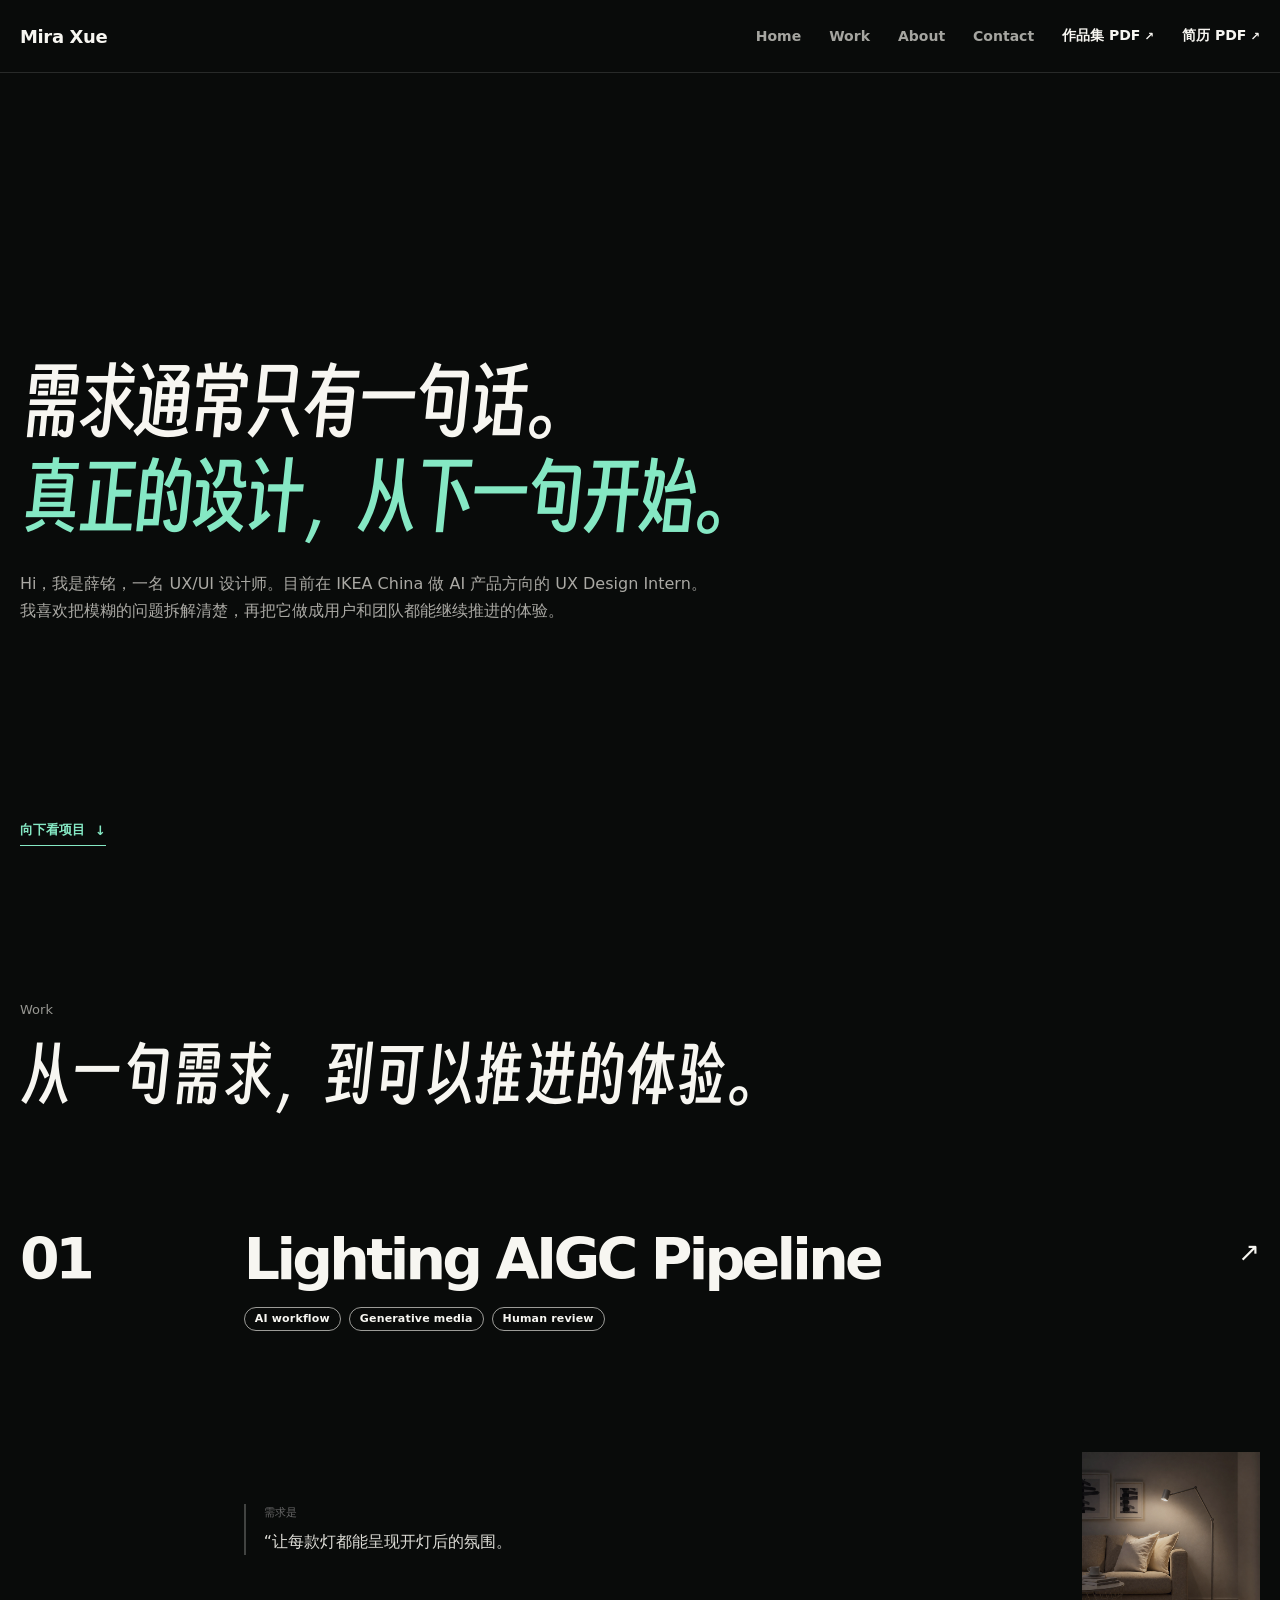
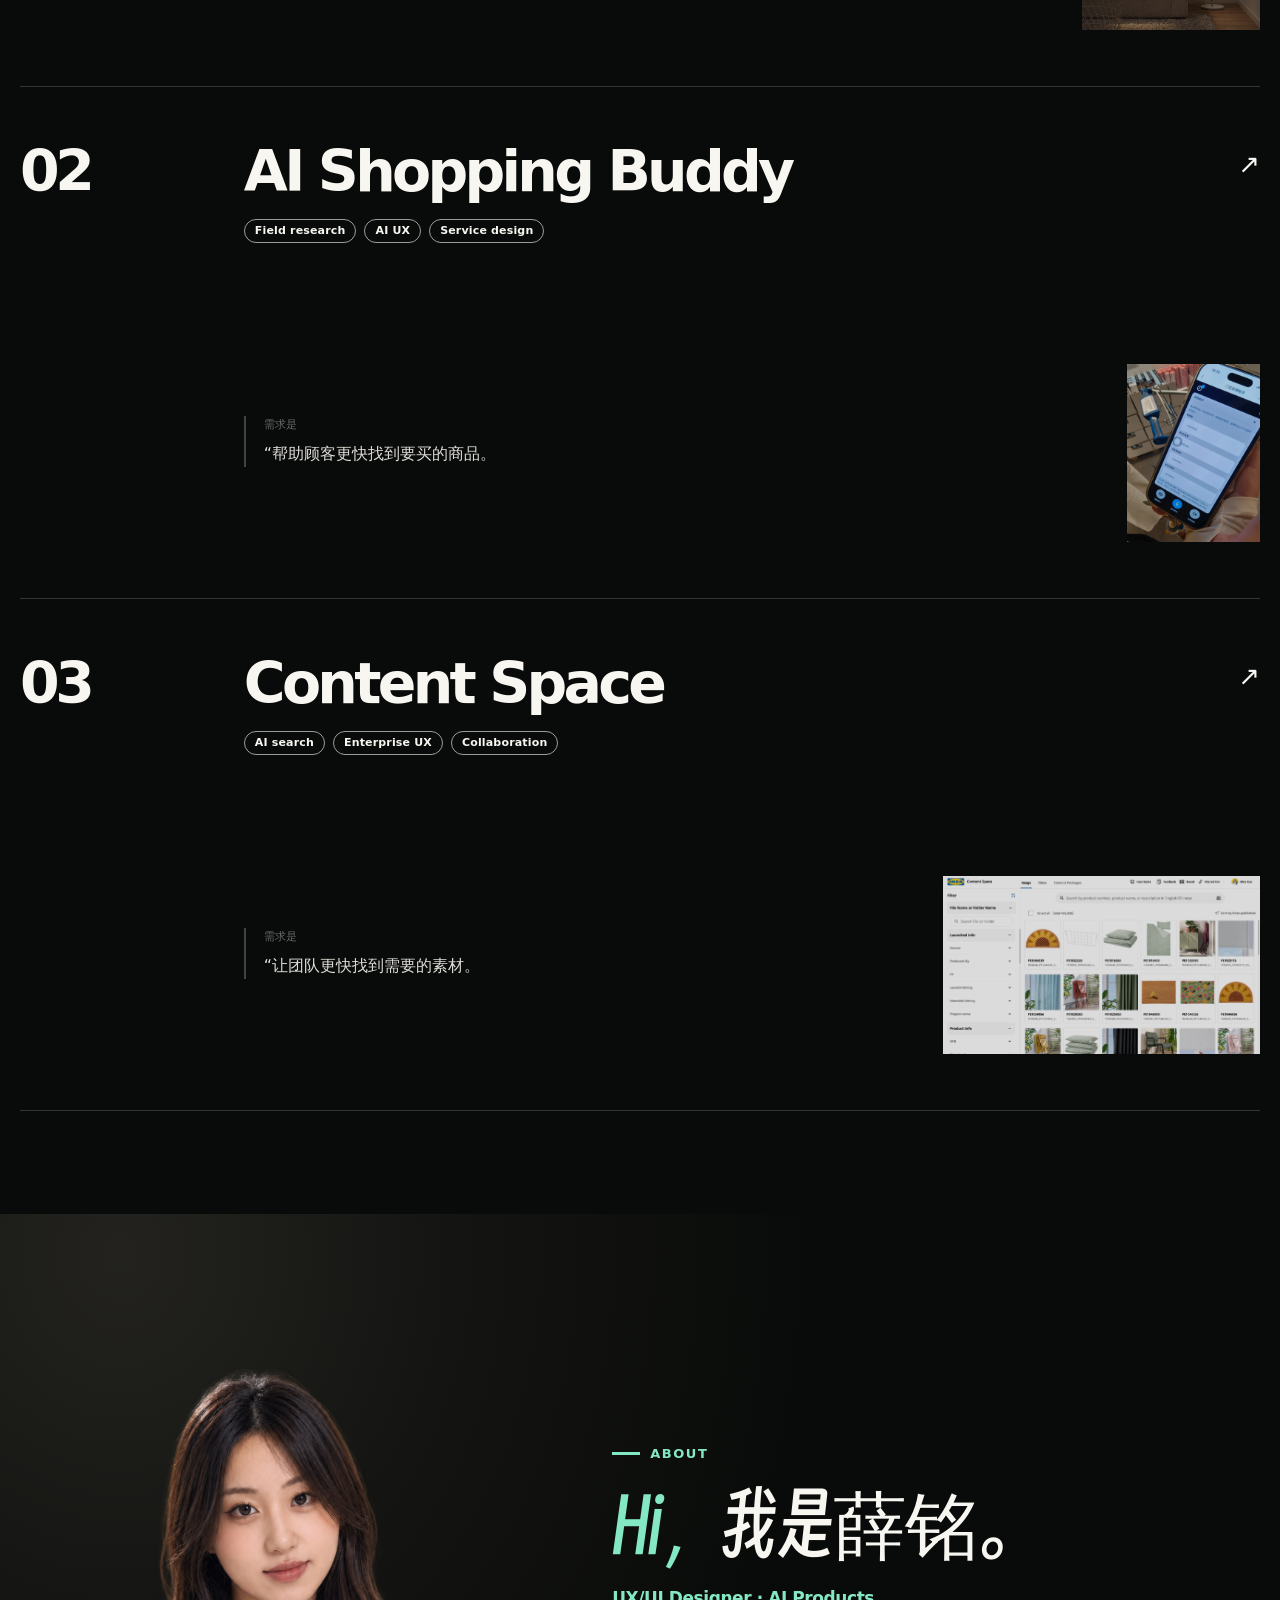
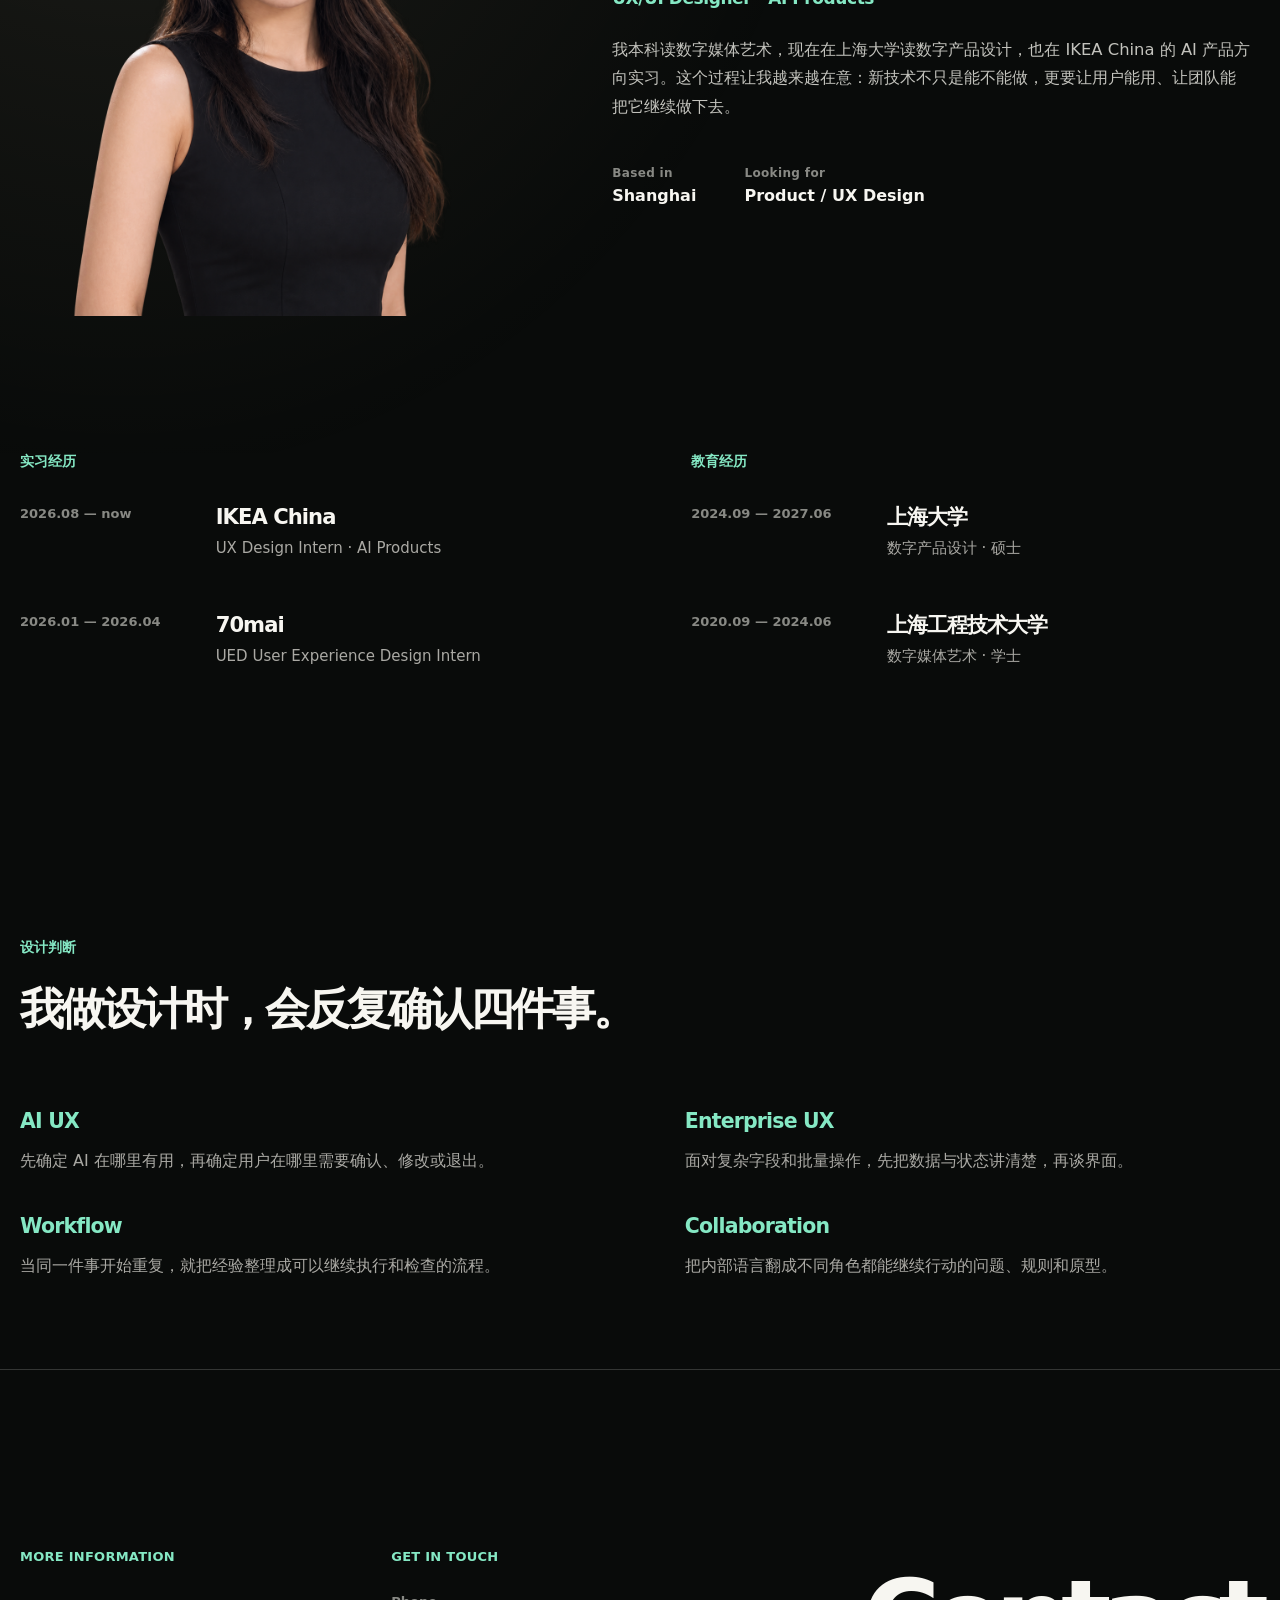
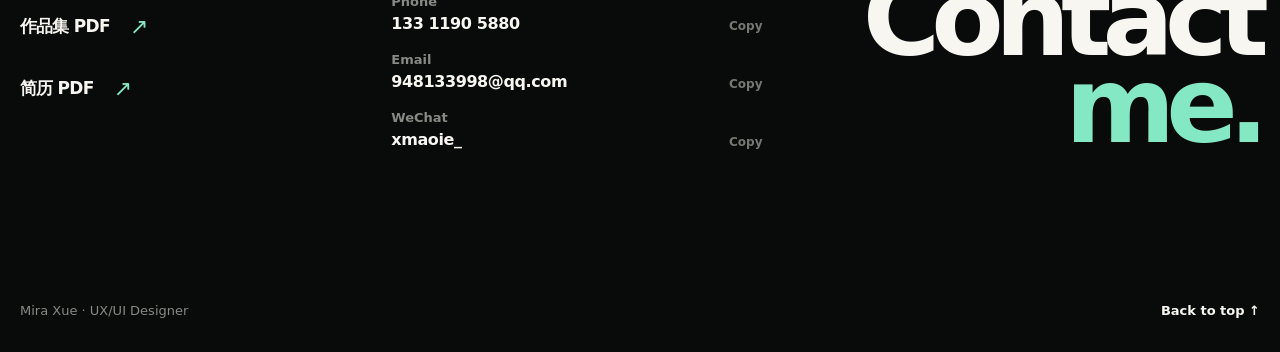
==== commit c25e3672: "Improve portfolio image loading" ====
--- a/index.html
+++ b/index.html
@@ -90,7 +90,7 @@
                 <span class="project-open" aria-hidden="true">↗</span>
               </div>
               <figure class="project-row-media lighting-index-media">
-                <img src="assets/lighting/night-on.png" alt="灯具夜间开灯场景" decoding="async" loading="lazy" />
+                <img src="assets/lighting/night-on-optimized.jpg" alt="灯具夜间开灯场景" decoding="async" loading="lazy" />
                 <figcaption>Day / night states</figcaption>
               </figure>
             </a>
@@ -136,7 +136,7 @@
                 <span class="project-open" aria-hidden="true">↗</span>
               </div>
               <figure class="project-row-media project-row-media-ui">
-                <img src="assets/content-space/gallery-overview.png" alt="Content Space Gallery 界面" decoding="async" loading="lazy" />
+                <img src="assets/content-space/gallery-overview.webp" alt="Content Space Gallery 界面" decoding="async" loading="lazy" />
                 <figcaption>AI search · collaboration</figcaption>
               </figure>
             </a>
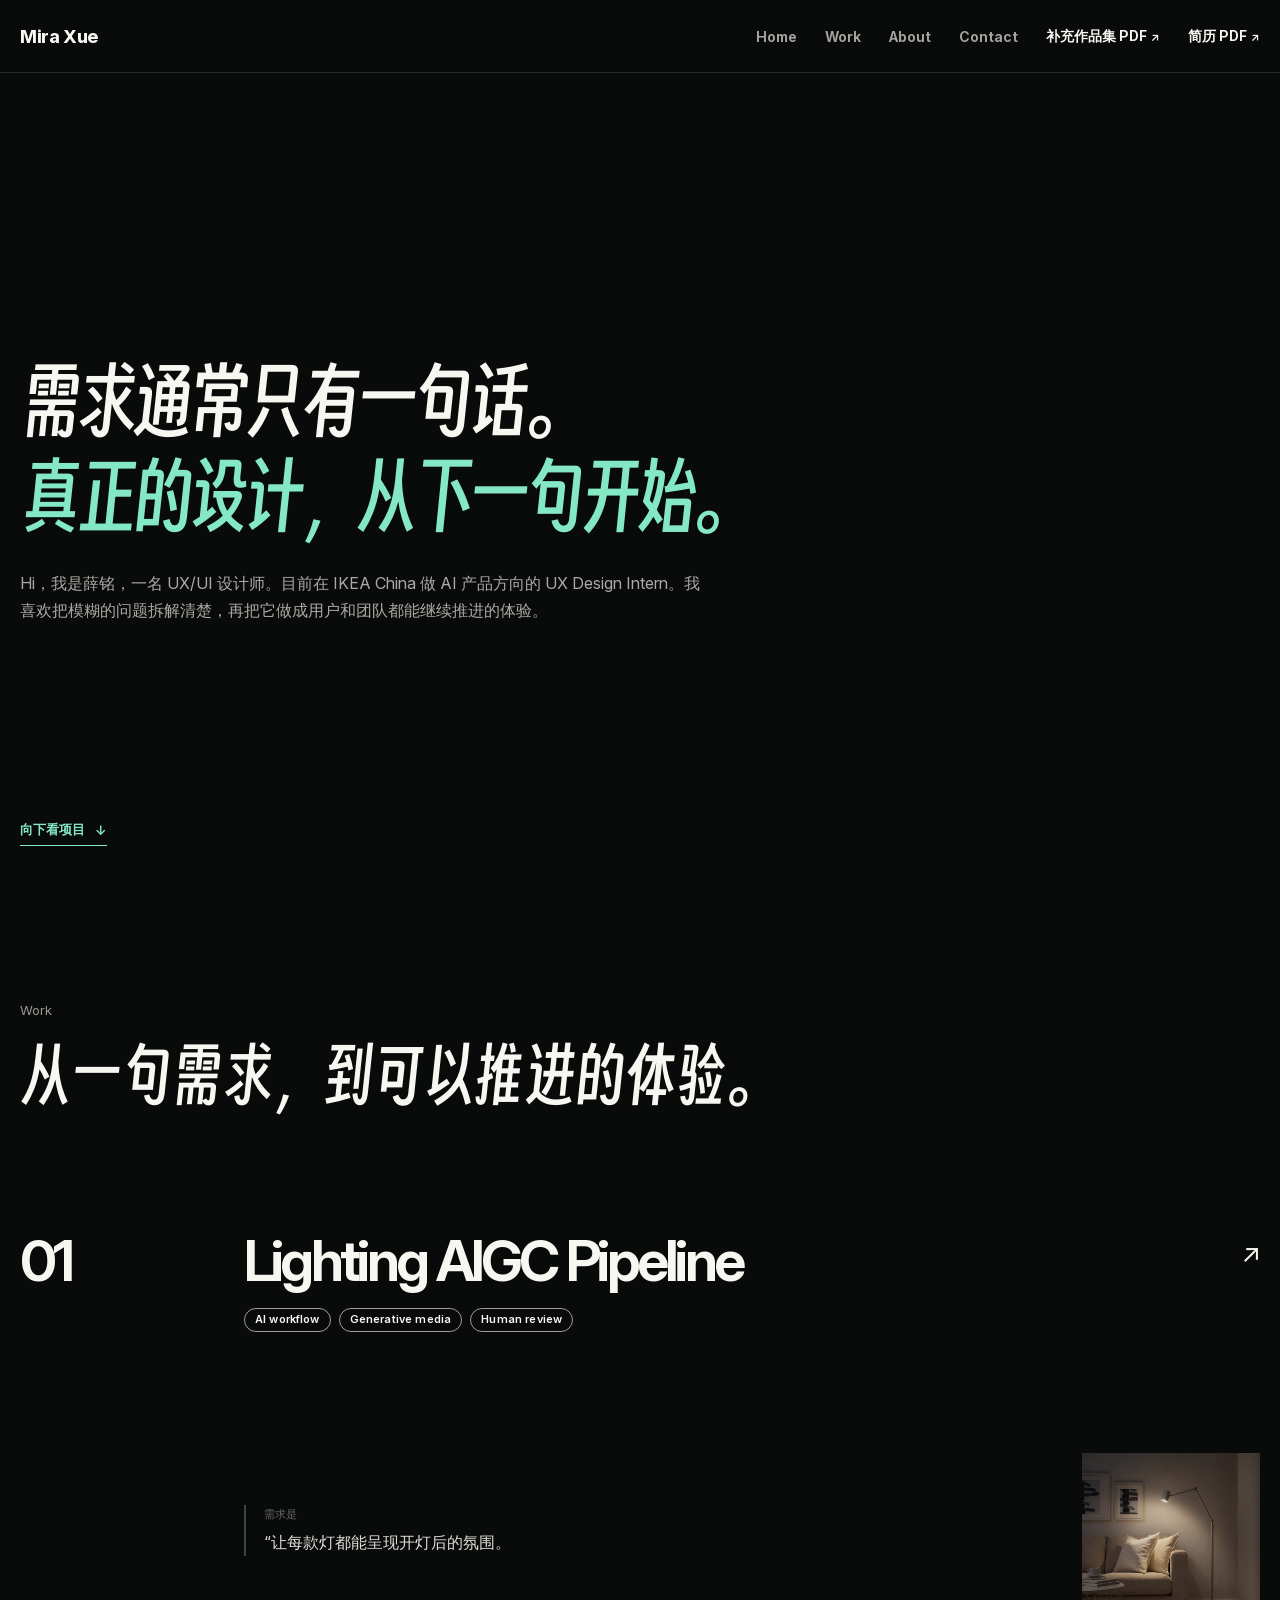
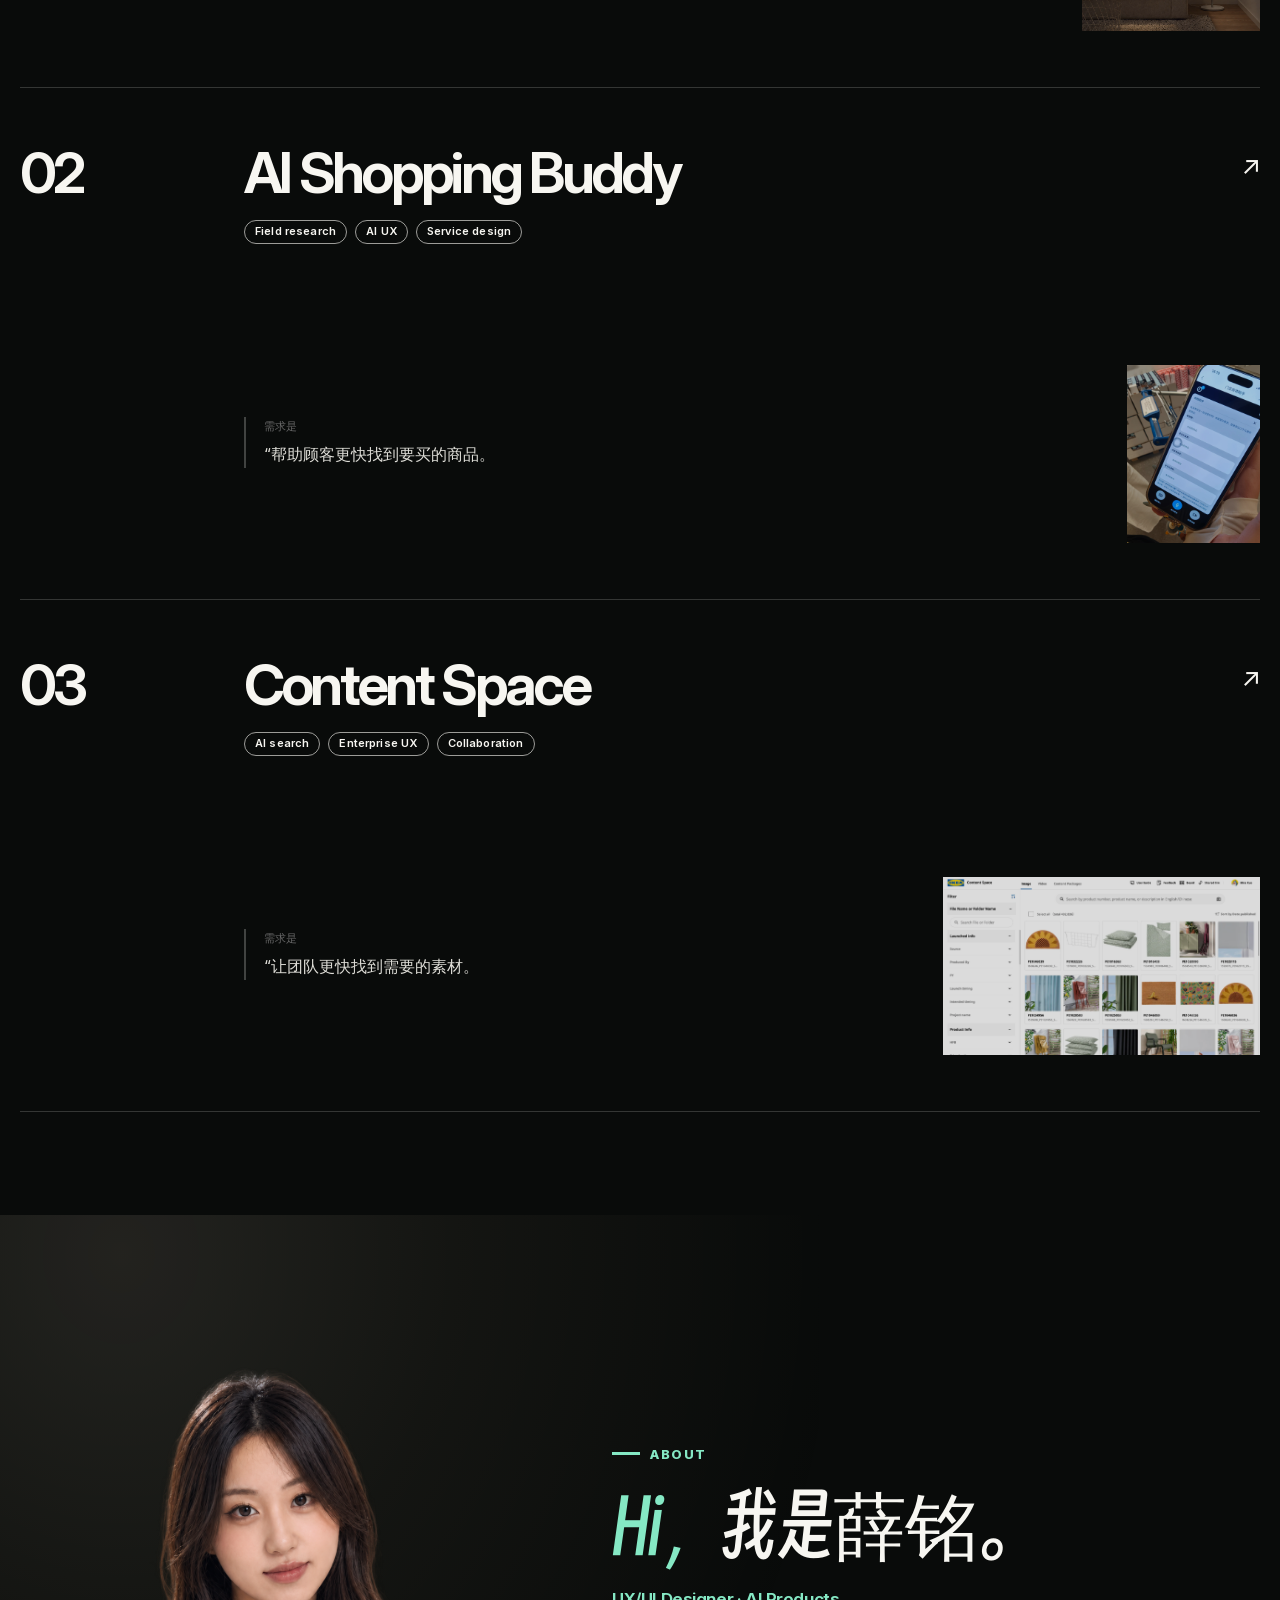
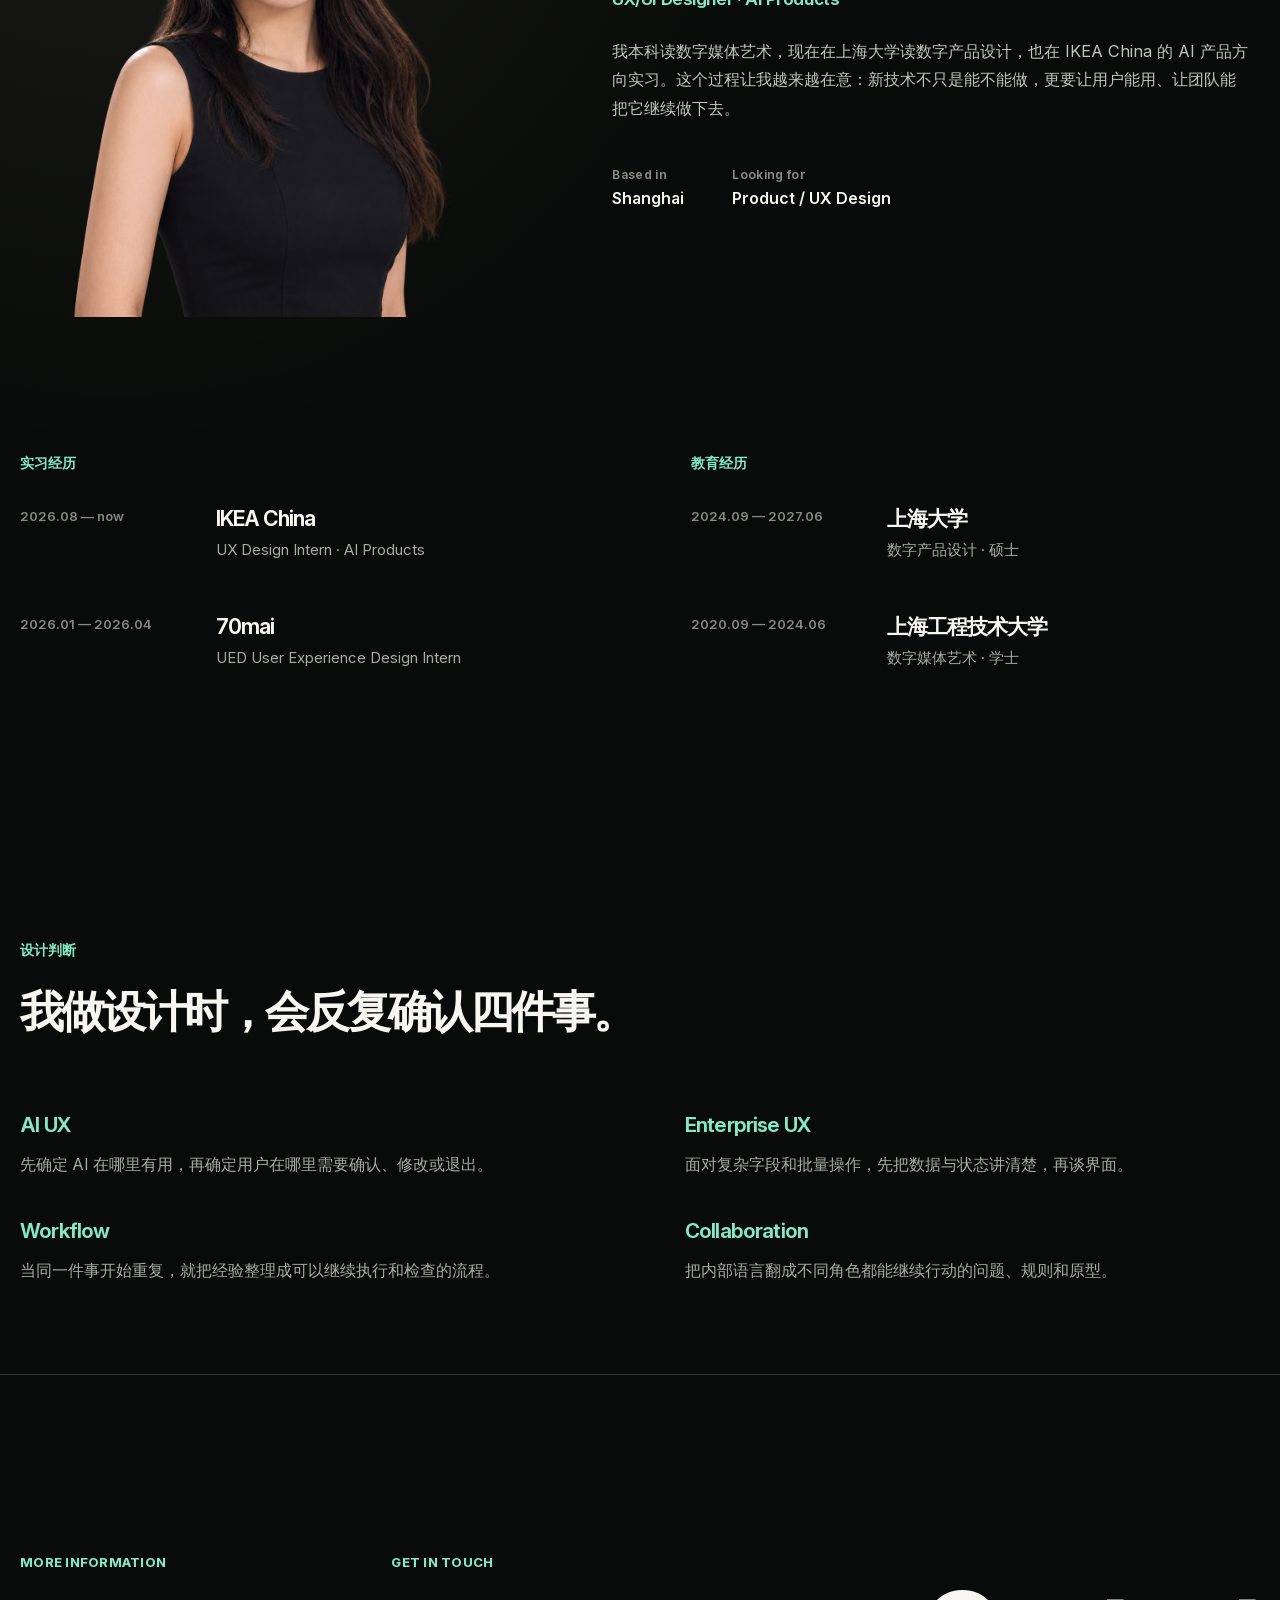
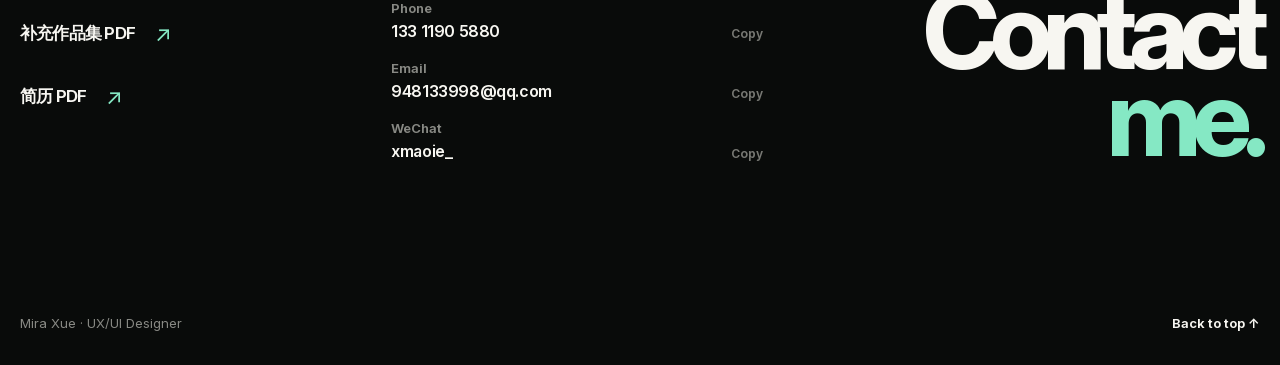
==== commit fce111b4: "Refine typography and update portfolio PDF" ====
--- a/index.html
+++ b/index.html
@@ -31,7 +31,7 @@
           <a href="#work">Work</a>
           <a href="#about">About</a>
           <a href="#contact">Contact</a>
-          <a class="nav-resource" href="documents/profile/ux-portfolio.pdf" target="_blank" rel="noopener noreferrer" aria-label="查看作品集 PDF（在新标签页打开）">作品集 PDF</a>
+          <a class="nav-resource" href="documents/profile/%E8%96%9B%E9%93%AD-%E8%A1%A5%E5%85%85%E4%BD%9C%E5%93%81%E9%9B%86-%E4%BA%A7%E5%93%81%E4%BD%93%E9%AA%8C%E8%AE%BE%E8%AE%A1.pdf" target="_blank" rel="noopener noreferrer" aria-label="查看补充作品集 PDF（在新标签页打开）">补充作品集 PDF</a>
           <a class="nav-resource" href="documents/profile/resume.pdf" target="_blank" rel="noopener noreferrer" aria-label="查看简历 PDF（在新标签页打开）">简历 PDF</a>
         </div>
       </div>
@@ -280,8 +280,8 @@
         <section class="footer-column footer-information" aria-labelledby="more-information-title">
           <p class="footer-eyebrow" id="more-information-title">More information</p>
           <nav class="footer-documents" aria-label="资料下载">
-            <a href="documents/profile/ux-portfolio.pdf" target="_blank" rel="noopener noreferrer">
-              <span>作品集 PDF</span>
+            <a href="documents/profile/%E8%96%9B%E9%93%AD-%E8%A1%A5%E5%85%85%E4%BD%9C%E5%93%81%E9%9B%86-%E4%BA%A7%E5%93%81%E4%BD%93%E9%AA%8C%E8%AE%BE%E8%AE%A1.pdf" target="_blank" rel="noopener noreferrer">
+              <span>补充作品集 PDF</span>
               <i aria-hidden="true">↗</i>
             </a>
             <a href="documents/profile/resume.pdf" target="_blank" rel="noopener noreferrer">
--- a/styles.css
+++ b/styles.css
@@ -1,3 +1,11 @@
+@font-face {
+  font-family: "Portfolio Inter";
+  src: url("assets/fonts/InterVariable.woff2") format("woff2");
+  font-style: normal;
+  font-weight: 100 900;
+  font-display: swap;
+}
+
 @font-face {
   font-family: "Smiley Sans Portfolio";
   src: url("assets/fonts/smiley-sans/SmileySans-Portfolio-Subset.woff2") format("woff2");
@@ -21,7 +29,10 @@
   --shadow: 0 18px 60px rgba(17, 17, 17, 0.07);
   --max: 1240px;
   --nav-height: 73px;
-  --font: "Avenir Next", "PingFang SC", "Microsoft YaHei", system-ui, sans-serif;
+  --font: "Avenir Next", "Portfolio Inter", "PingFang SC", "Microsoft YaHei", system-ui, sans-serif;
+  --english-heavy-font: "Avenir Next", "Arial Black", "Portfolio Inter", sans-serif;
+  --display-font: var(--font);
+  --display-weight: 700;
   --hero-title-font: "Smiley Sans Portfolio", "PingFang SC", sans-serif;
   --hero-title-weight: 400;
   --hero-title-tracking: -0.025em;
@@ -2524,8 +2535,10 @@
 
 .phone-screen iframe {
   display: block;
-  width: 100%;
-  height: 100%;
+  width: 390px;
+  height: calc(100% / var(--demo-scale, 1));
+  transform: scale(var(--demo-scale, 1));
+  transform-origin: top left;
   border: 0;
   background: #101114;
 }
@@ -6579,6 +6592,7 @@
   grid-row: 1;
   align-self: baseline;
   color: #f7f6f1;
+  font-family: var(--english-heavy-font);
   font-size: clamp(40px, 4.45vw, 66px);
   font-weight: 650;
   letter-spacing: -0.075em;
@@ -6600,6 +6614,7 @@
   grid-row: 1;
   max-width: none;
   margin: 0;
+  font-family: var(--english-heavy-font);
   padding-right: 54px;
   font-size: clamp(40px, 4.45vw, 66px);
   font-weight: 650;
@@ -7817,7 +7832,7 @@
   display: grid;
   margin: 0;
   color: #f7f6f1;
-  font-family: var(--font);
+  font-family: var(--english-heavy-font);
   font-size: clamp(64px, 8.25vw, 154px);
   font-weight: 750;
   letter-spacing: -.085em;
@@ -8329,8 +8344,8 @@
 .lighting-page .lighting-hero-copy h1 {
   max-width: 11ch;
   font-size: clamp(48px, 5.05vw, 88px);
-  line-height: 1.01;
-  letter-spacing: -.055em;
+  line-height: 1.12;
+  letter-spacing: -.025em;
 }
 
 .lighting-page .lighting-role {
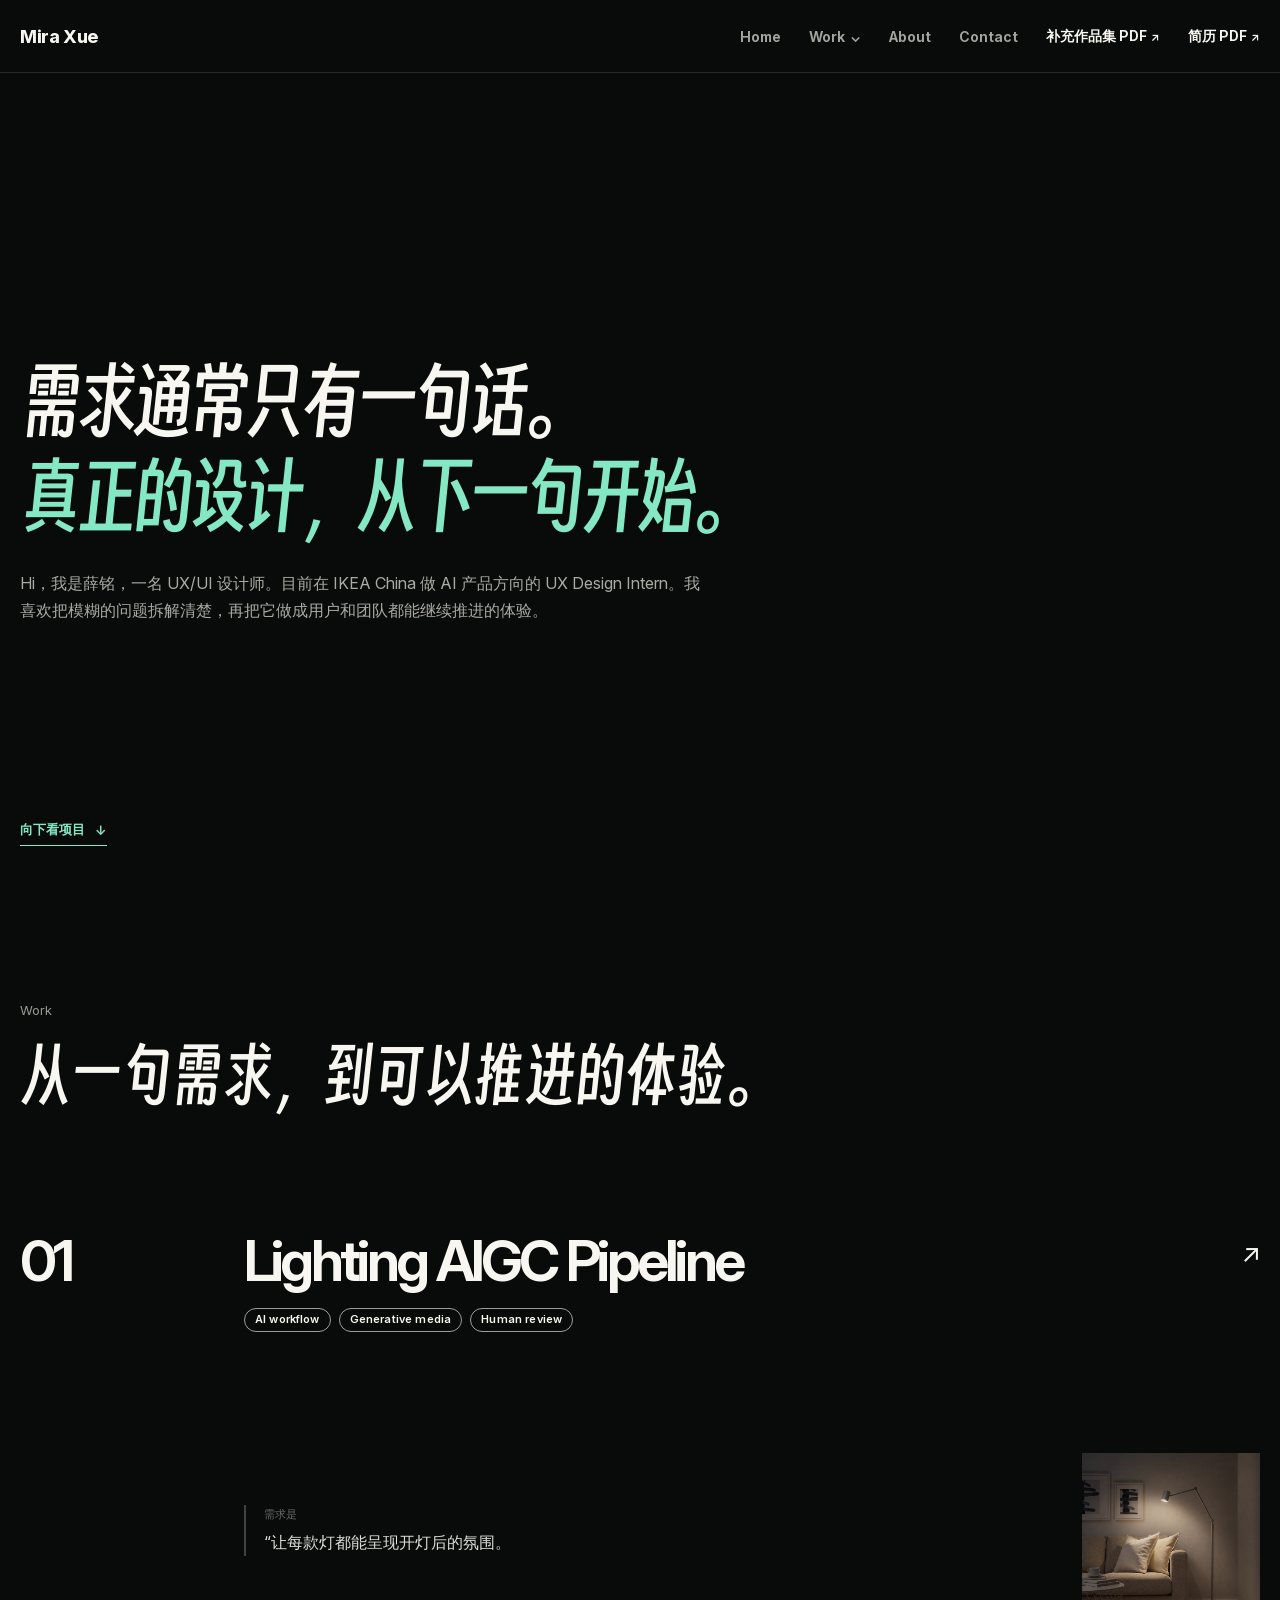
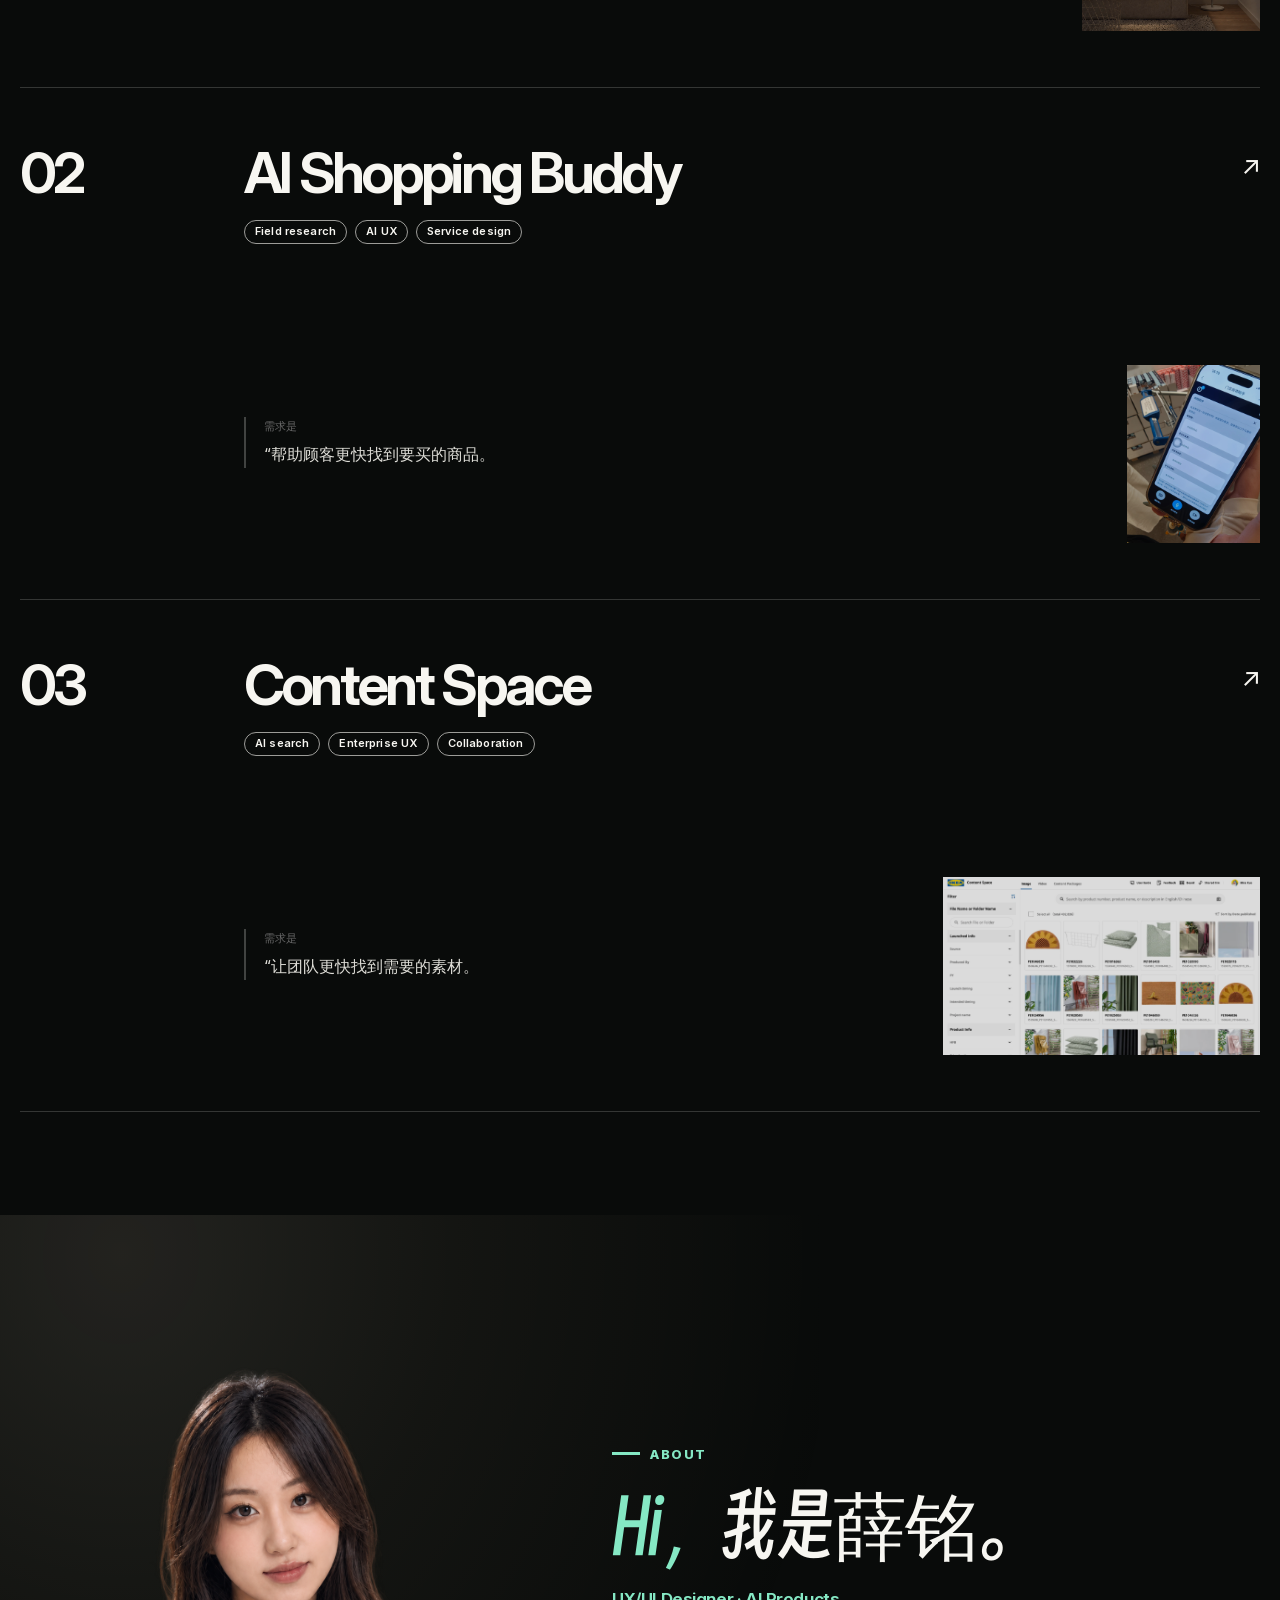
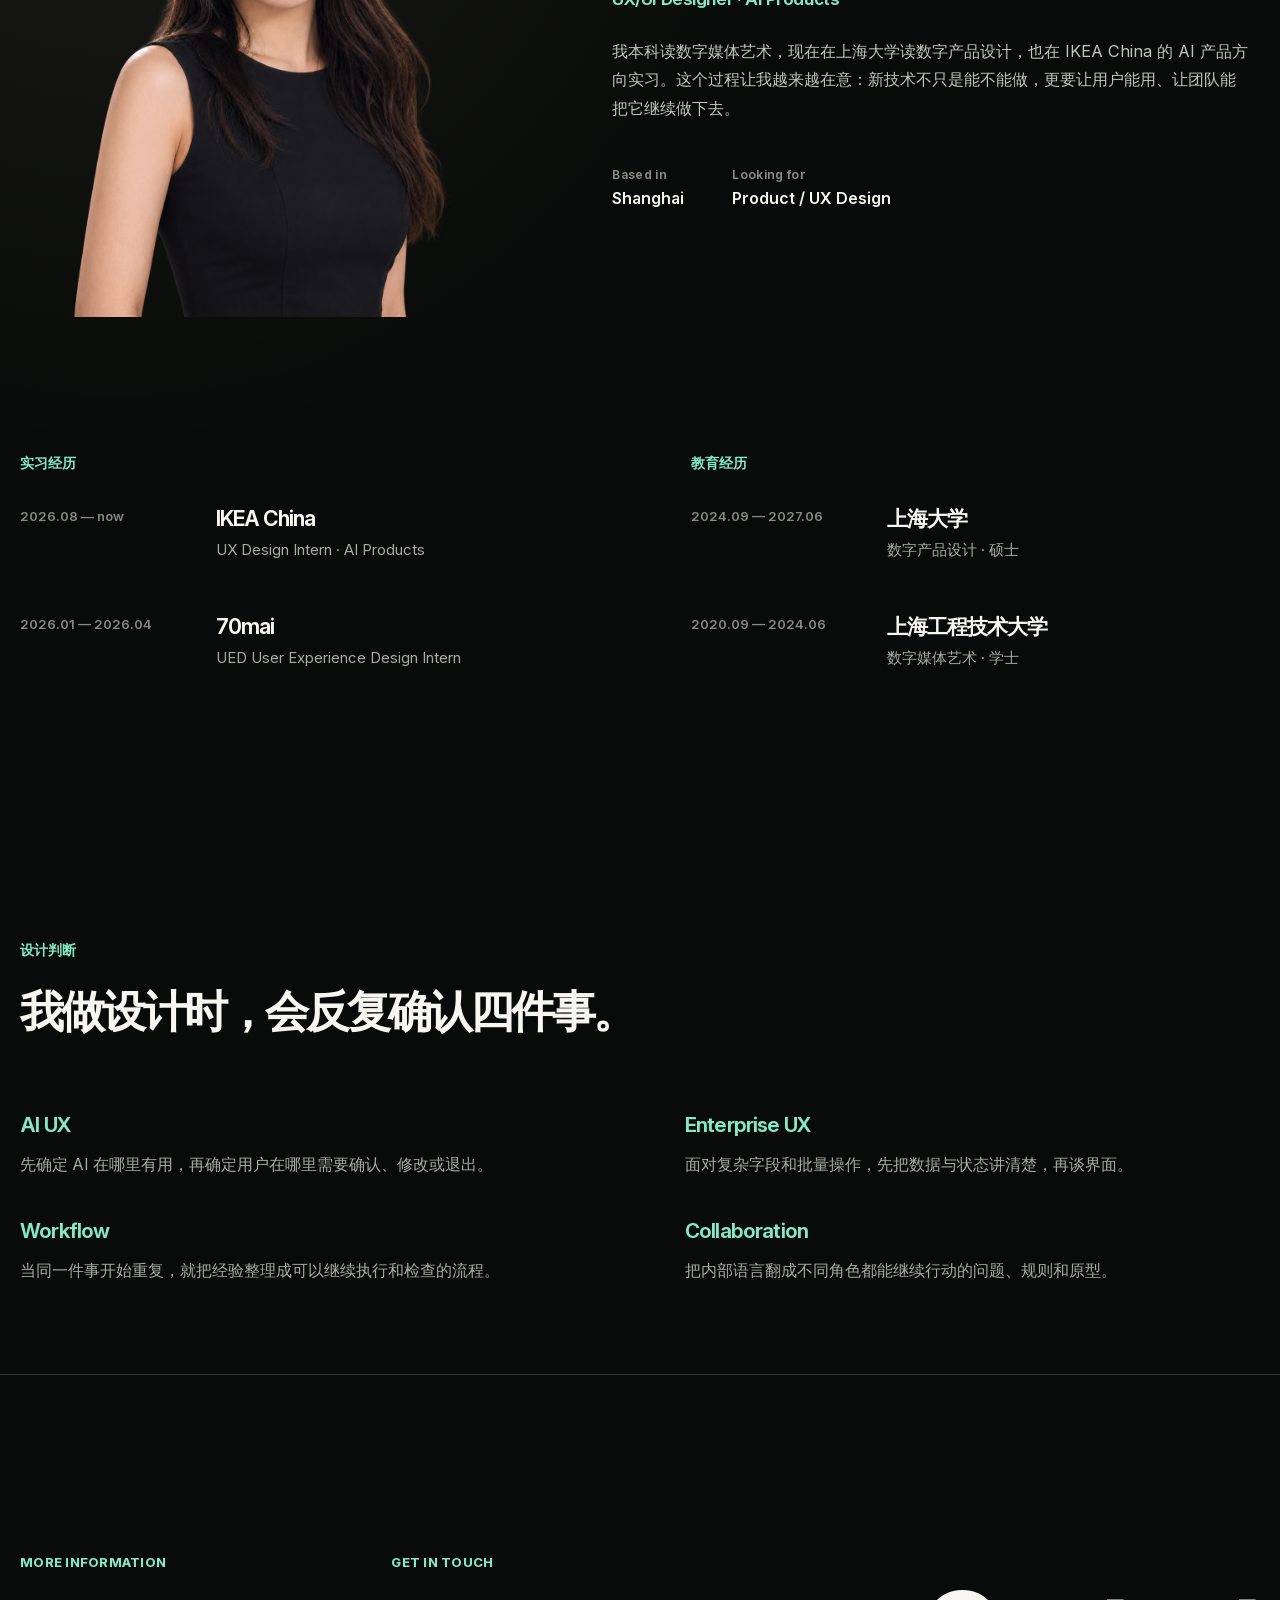
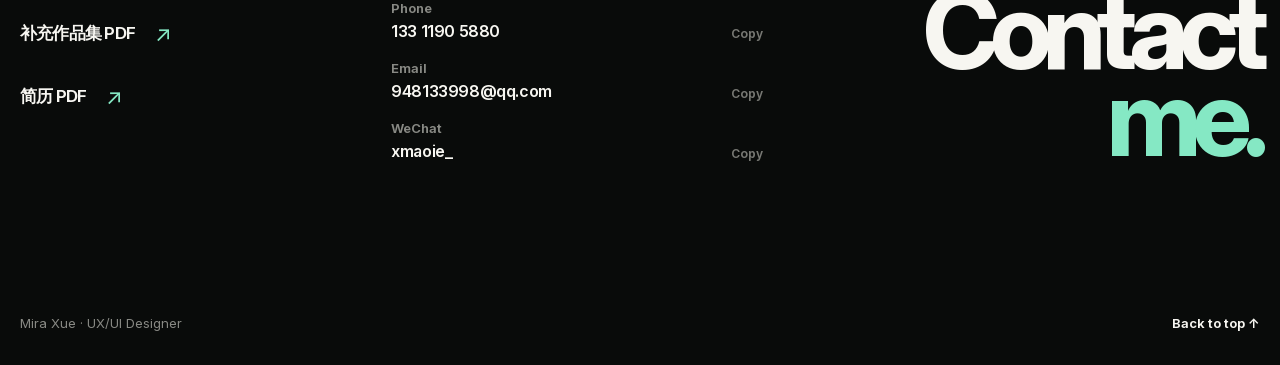
==== commit 1082b6e4: "Update shopping buddy portfolio case study" ====
--- a/index.html
+++ b/index.html
@@ -28,7 +28,15 @@
         <a class="brand" href="index.html">Mira Xue</a>
         <div class="nav-links">
           <a href="#home">Home</a>
-          <a href="#work">Work</a>
+          <div class="work-menu" data-work-menu>
+            <button class="work-menu-trigger" type="button" aria-expanded="false" aria-controls="work-menu-list">Work <span aria-hidden="true">⌄</span></button>
+            <div class="work-menu-list" id="work-menu-list" hidden>
+              <a class="work-menu-all" href="#work">All Projects <span aria-hidden="true">↓</span></a>
+              <a href="lighting.html"><span class="work-menu-number">01</span> Lighting AIGC Pipeline</a>
+              <a href="shopping-buddy.html"><span class="work-menu-number">02</span> AI Shopping Buddy</a>
+              <a href="content-space.html"><span class="work-menu-number">03</span> Content Space</a>
+            </div>
+          </div>
           <a href="#about">About</a>
           <a href="#contact">Contact</a>
           <a class="nav-resource" href="documents/profile/%E8%96%9B%E9%93%AD-%E8%A1%A5%E5%85%85%E4%BD%9C%E5%93%81%E9%9B%86-%E4%BA%A7%E5%93%81%E4%BD%93%E9%AA%8C%E8%AE%BE%E8%AE%A1.pdf" target="_blank" rel="noopener noreferrer" aria-label="查看补充作品集 PDF（在新标签页打开）">补充作品集 PDF</a>
--- a/styles.css
+++ b/styles.css
@@ -7744,6 +7744,59 @@
   box-shadow: 0 10px 32px rgba(0, 0, 0, .1);
 }
 
+/* Homepage project navigation */
+.home-page .work-menu { position: relative; }
+.home-page .work-menu-trigger {
+  display: inline-flex;
+  align-items: center;
+  gap: 5px;
+  padding: 8px 0;
+  border: 0;
+  background: transparent;
+  color: inherit;
+  font: inherit;
+  cursor: pointer;
+}
+.home-page .work-menu-trigger:hover,
+.home-page .work-menu-trigger[aria-expanded="true"] { color: #8de2c4; }
+.home-page .work-menu-trigger span { transition: transform .2s ease; }
+.home-page .work-menu-trigger[aria-expanded="true"] span { transform: rotate(180deg); }
+.home-page .work-menu-list {
+  position: absolute;
+  top: calc(100% + 12px);
+  left: -18px;
+  width: 265px;
+  padding: 8px;
+  border: 1px solid rgba(255,255,255,.14);
+  border-radius: 12px;
+  background: #131715;
+  box-shadow: 0 16px 42px rgba(0,0,0,.36);
+}
+.home-page .work-menu-list[hidden] { display: none; }
+.home-page .work-menu-list a {
+  display: flex;
+  align-items: center;
+  gap: 12px;
+  min-height: 44px;
+  padding: 10px 12px;
+  border-radius: 6px;
+  color: #f4f5f1;
+  white-space: nowrap;
+}
+.home-page .work-menu-list a:hover,
+.home-page .work-menu-list a:focus-visible { background: rgba(141,226,196,.1); color: #8de2c4; }
+.home-page .work-menu-list .work-menu-all {
+  justify-content: space-between;
+  margin-bottom: 5px;
+  border-bottom: 1px solid rgba(255,255,255,.12);
+  border-radius: 6px 6px 0 0;
+}
+.home-page .work-menu-number { color: #8de2c4; font-size: .78em; }
+@media (max-width: 680px) {
+  .home-page .work-menu-list { left: auto; right: -12px; max-width: calc(100vw - 28px); }
+  .home-page .nav-links .work-menu-list a { display: flex; }
+}
+
 .home-page .footer {
   margin-top: 0;
   padding: clamp(126px, 14vw, 230px) 0 34px;
@@ -10052,3 +10105,286 @@
     max-width: none;
   }
 }
+
+/* Shopping Buddy · product location before / after */
+.shopping-page .location-before,.shopping-page .location-after { min-height: auto; padding-top: clamp(100px, 9vw, 160px); padding-bottom: clamp(100px, 9vw, 160px); }
+.location-flow { display:grid; grid-template-columns:repeat(4,minmax(0,1fr)); gap:clamp(16px,2vw,32px); margin-top:clamp(48px,5vw,80px); }
+.location-flow figure { margin:0; min-width:0; }
+.location-shot { height:clamp(340px,32vw,460px); overflow:hidden; background:#e8e8e5; border:1px solid #dededb; border-radius:10px; display:flex; justify-content:center; align-items:flex-start; }
+.location-shot img { width:100%; height:100%; object-fit:contain; object-position:top center; }
+.location-flow figcaption { padding-top:18px; border-top:1px solid #cececb; margin-top:20px; }
+.location-flow figcaption span { display:block; font-size:12px; color:#888; margin-bottom:10px; }
+.location-flow figcaption strong { display:block; font-size:clamp(17px,1.4vw,22px); }
+.location-flow figcaption p { color:#737373; font-size:14px; line-height:1.6; margin:8px 0 0; }
+.location-insight { margin:50px 0 0; font-size:clamp(20px,2vw,30px); font-weight:650; }
+.location-demo-frame { margin-top:60px; background:#f5f5f3; border:1px solid #dededb; border-radius:16px; overflow:hidden; }
+.location-demo-frame iframe { display:block; width:100%; height:900px; border:0; }
+.location-demo-note { color:#727272; font-size:14px; line-height:1.7; margin-top:20px; }
+@media(max-width:900px){.location-flow{grid-template-columns:repeat(2,minmax(0,1fr));row-gap:35px}.location-shot{height:440px}.location-demo-frame iframe{height:970px}}
+@media(max-width:680px){.location-flow{gap:24px 12px}.location-shot{height:320px}.location-flow figcaption strong{font-size:16px}.location-flow figcaption p{font-size:13px}.location-demo-frame{margin-top:36px}.location-demo-frame iframe{height:1130px}}
+
+/* French store voice interaction */
+.french-voice-grid { display:grid; grid-template-columns:repeat(3,minmax(0,1fr)); gap:clamp(24px,4vw,64px); margin-top:clamp(64px,7vw,105px); }
+.french-voice-grid article { border-top:1px solid #aaa; padding-top:22px; }
+.french-voice-grid span { color:#747474; font-size:14px; }
+.french-voice-grid h3 { margin:28px 0 16px; font-size:clamp(23px,2.1vw,34px); line-height:1.3; }
+.french-voice-grid p { max-width:28em; color:#696969; font-size:16px; line-height:1.8; }
+@media(max-width:680px){.french-voice-grid{grid-template-columns:1fr;gap:32px;margin-top:48px}.french-voice-grid h3{margin-top:16px}}
+
+/* Product location: screenshots and click path */
+.location-flow { column-gap:clamp(30px,4vw,64px); }
+.location-flow figure { position:relative; }
+.location-flow .location-shot { position:relative; width:min(100%,230px); height:auto; aspect-ratio:1320 / 2868; margin-inline:auto; overflow:visible; border:0; border-radius:0; background:transparent; }
+.location-flow .location-shot img { display:block; width:100%; height:100%; object-fit:contain; }
+.location-tap { position:absolute; width:20px; height:20px; border:2px solid #1668bb; border-radius:50%; background:rgba(255,255,255,.6); box-shadow:0 0 0 4px rgba(22,104,187,.18); transform:translate(-50%,-50%); }
+.tap-details { left:26%; top:60%; }
+.tap-self-pickup { left:50%; top:52.6%; }
+.tap-guide { left:84%; top:68%; }
+@media(min-width:901px) {
+ .location-flow figure:not(:last-child)::after { content:'→'; position:absolute; left:calc(100% + clamp(4px,1vw,16px)); top:calc(min((100vw - 220px) / 4, 230px) * 1.05); color:#888; font-size:25px; line-height:1; font-weight:400; }
+}
+@media(max-width:900px){ .location-flow .location-shot{height:auto;max-width:230px} }
+@media(max-width:680px){.location-flow .location-shot{max-width:190px}.location-tap{width:16px;height:16px;box-shadow:0 0 0 3px rgba(22,104,187,.18)}}
+@media(min-width:901px){.location-flow figure:not(:last-child)::after{width:clamp(24px,3vw,48px);background:linear-gradient(#a1a1a1,#a1a1a1) left center / 100% 1px no-repeat;text-align:right;font-size:22px}}
+
+/* Highlight the actual controls without obscuring their labels. */
+.location-tap { border:3px solid #e65132; border-radius:7px; background:rgba(255,255,255,.03); box-shadow:0 0 0 2px #fff,0 2px 9px rgba(37,30,24,.22); }
+.location-tap::after { position:absolute; top:-13px; right:-13px; display:grid; place-items:center; width:23px; height:23px; border:2px solid #fff; border-radius:50%; background:#e65132; color:white; font:700 12px/1 Arial,sans-serif; }
+.tap-details { width:32%; height:4.7%; }
+.tap-details::after { content:'1'; }
+.tap-self-pickup { width:30%; height:12%; }
+.tap-self-pickup::after { content:'2'; }
+.tap-guide { width:28%; height:4.6%; }
+.tap-guide::after { content:'3'; }
+@media(max-width:680px){.location-tap{border-width:2px;box-shadow:0 0 0 1px #fff,0 2px 6px #0003}.location-tap::after{width:19px;height:19px;top:-10px;right:-10px;font-size:10px}}
+
+/* Research: a grouped overview leading to the journey */
+.research-map .shopping-section-head { max-width:1100px; }
+.research-cloud { display:grid; grid-template-columns:repeat(3,minmax(0,1fr)); gap:clamp(30px,4vw,72px); margin-top:clamp(55px,6vw,95px); }
+.research-cluster { min-width:0; padding-top:20px; border-top:1px solid #b8b8b4; }
+.research-cluster-label { color:#777; font-size:13px; letter-spacing:.03em; }
+.research-terms { min-height:205px; display:flex; align-content:center; align-items:center; flex-wrap:wrap; gap:12px 18px; padding:25px 0; }
+.research-terms strong { width:100%; font-size:clamp(25px,2.15vw,38px); line-height:1.25; letter-spacing:-.035em; }
+.research-terms span { font-size:clamp(14px,1.15vw,19px); line-height:1.5; color:#686868; }
+.cluster-input strong { color:#166b5b; }.cluster-understanding strong { color:#244c76; }.cluster-action strong { color:#82553f; }
+.research-cluster > p { max-width:28em; margin:0; padding-top:18px; border-top:1px solid #ddd; color:#606060; font-size:15px; line-height:1.75; }
+.research-takeaway { display:flex; align-items:baseline; gap:40px; margin-top:clamp(60px,7vw,110px); padding-top:25px; border-top:1px solid #b8b8b4; }
+.research-takeaway span { flex:none; font-size:13px; color:#777; }.research-takeaway p { max-width:900px; margin:0; font-size:clamp(20px,2.1vw,30px); line-height:1.5; font-weight:650; }
+.research-evidence-pair { display:grid; grid-template-columns:repeat(2,minmax(0,1fr)); gap:24px; max-width:720px; margin-top:45px; }
+.research-evidence-pair figure { margin:0; }.research-evidence-pair img { display:block; width:100%; max-height:430px; object-fit:contain; object-position:left top; }.research-evidence-pair figcaption { margin-top:12px; color:#666; font-size:14px; line-height:1.6; }
+.shopping-page .shopping-shift .research-evidence-pair + .shopping-shift-line { margin-top:48px; }
+@media(max-width:900px){.research-cloud{grid-template-columns:1fr;gap:30px}.research-terms{min-height:0;padding:20px 0}.research-takeaway{display:block}.research-takeaway p{margin-top:15px}.research-evidence-pair img{max-height:330px}}
+@media(max-width:680px){.research-evidence-pair{gap:14px}.research-evidence-pair figcaption{font-size:12px}.research-terms strong{font-size:25px}}
+
+/* ASB · problem and response in a single reading sequence */
+.shopping-page .shopping-section-head h2,
+.shopping-page .shopping-section-head > p:not(.case-label),
+.shopping-page .project-hero-role p,
+.shopping-page .research-takeaway p { text-wrap:pretty; word-break:normal; overflow-wrap:normal; }
+.shopping-page .research-takeaway p { max-width:30em; }
+.shopping-page .shopping-section-head-wide > p:not(.case-label) { max-width:48em; }
+.shopping-page .case-question-before,.shopping-page .case-question-after,.shopping-page .case-recognition { min-height:auto; padding-block:clamp(90px,9vw,150px); }
+.question-evidence { display:grid; grid-template-columns:repeat(2,minmax(0,1fr)) minmax(0,1.1fr); align-items:start; gap:clamp(25px,4vw,65px); margin-top:clamp(50px,5vw,80px); }
+.question-evidence figure,.case-answer figure,.recognition-compare figure { margin:0; min-width:0; }
+.question-evidence figure img { display:block; width:auto; max-width:100%; height:clamp(300px,29vw,430px); object-fit:contain; object-position:left; }
+.question-evidence figcaption,.recognition-compare figcaption { margin-top:22px; }
+.question-evidence figcaption span,.question-decision span,.recognition-compare figcaption span,.case-answer > div span { display:block; font-size:13px; color:#777; margin-bottom:13px; }
+.question-evidence figcaption strong,.question-decision strong,.recognition-compare figcaption strong { display:block; font-size:clamp(19px,1.5vw,25px); line-height:1.4; text-wrap:pretty; }
+.question-evidence figcaption p,.question-decision p,.recognition-compare figcaption p { font-size:15px; line-height:1.7; color:#696969; margin:12px 0 0; text-wrap:pretty; }
+.question-decision { align-self:center; padding:30px; background:#e2f4ed; border-radius:14px; }
+.question-decision strong { font-size:clamp(24px,2vw,34px); color:#165d4f; }
+.case-answer { display:grid; grid-template-columns:minmax(0,420px) minmax(0,1fr); align-items:center; gap:clamp(50px,8vw,130px); margin-top:60px; }
+.case-answer figure img { display:block; width:auto; max-width:100%; height:clamp(420px,38vw,570px); }
+.case-answer figcaption { margin-top:14px; font-size:13px; color:#777; }
+.case-answer > div { max-width:480px; border-top:1px solid #aaa; padding-top:22px; }
+.case-answer > div p { font-size:clamp(22px,2.4vw,36px); line-height:1.5; font-weight:650; text-wrap:pretty; }
+.recognition-compare { display:grid; grid-template-columns:repeat(2,minmax(0,1fr)); gap:clamp(40px,8vw,120px); margin-top:60px; }
+.recognition-compare figure img { display:block; width:100%; height:clamp(320px,33vw,500px); object-fit:contain; object-position:left center; }
+.case-recognition-note { margin-top:45px; font-size:14px; color:#777; }
+@media(max-width:900px){.question-evidence{grid-template-columns:repeat(2,minmax(0,1fr));row-gap:35px}.question-decision{grid-column:1/-1}.case-answer{gap:35px}.recognition-compare{gap:35px}}
+@media(max-width:680px){.question-evidence{gap:25px 14px}.question-evidence figure img{height:300px}.question-evidence figcaption strong{font-size:16px}.question-evidence figcaption p{font-size:13px}.question-decision{padding:24px}.case-answer{grid-template-columns:1fr}.case-answer figure img{height:440px}.recognition-compare{grid-template-columns:1fr}.recognition-compare figure img{height:auto;max-height:450px}.shopping-page .shopping-section-head-wide > p:not(.case-label){max-width:100%}}
+.asb-nowrap { white-space:nowrap; }
+
+/* A continuous Before / After comparison for question guidance. */
+html.shopping-scroll { scroll-snap-type:none; }
+.shopping-page .question-comparison { min-height:0; padding-block:clamp(100px,9vw,150px); }
+.question-comparison-grid { display:grid; grid-template-columns:minmax(0,2fr) minmax(0,1fr); gap:clamp(38px,5vw,90px); align-items:start; margin-top:clamp(55px,6vw,90px); }
+.question-group-heading { border-top:1px solid #bdbdb9; padding-top:20px; margin-bottom:32px; }
+.question-group-heading span { display:block; color:#777; font-size:13px; font-weight:700; letter-spacing:.08em; }
+.question-group-heading h3 { margin:12px 0 0; font-size:clamp(23px,2vw,31px); line-height:1.35; text-wrap:pretty; }
+.question-before-images { display:grid; grid-template-columns:repeat(2,minmax(0,1fr)); gap:clamp(18px,3vw,50px); }
+.question-comparison figure { margin:0; min-width:0; }
+.question-comparison figure img { display:block; width:100%; max-width:300px; height:auto; max-height:650px; object-fit:contain; object-position:left top; }
+.question-comparison figcaption { max-width:300px; margin-top:20px; }
+.question-comparison figcaption strong { display:block; font-size:clamp(16px,1.3vw,20px); line-height:1.5; }
+.question-comparison figcaption p { margin:9px 0 0; color:#6c6c6c; font-size:15px; line-height:1.75; text-wrap:pretty; }
+.question-after-group { border-left:1px solid #d1d1cc; padding-left:clamp(25px,4vw,65px); }
+.question-after-group .question-group-heading { border-color:#217461; }
+.question-after-group .question-group-heading span { color:#217461; }
+.question-rationale { max-width:380px; margin-top:32px; padding:22px 24px; background:#e3f3eb; border-radius:10px; }
+.question-rationale span { display:block; color:#176152; font-size:13px; font-weight:700; }
+.question-rationale p { margin:10px 0 0; color:#324a41; font-size:15px; line-height:1.8; text-wrap:pretty; }
+.question-comparison-grid > .question-rationale { grid-column:1 / -1; max-width:none; width:100%; margin-top:0; }
+@media(max-width:900px){.question-comparison-grid{grid-template-columns:1fr;gap:60px}.question-after-group{border-left:0;padding-left:0}.question-after-group figure img{max-width:320px}}
+@media(max-width:680px){.question-before-images{gap:14px}.question-group-heading h3{font-size:22px}.question-comparison figcaption strong{font-size:15px}.question-comparison figcaption p{font-size:13px}.question-rationale{padding:20px}}
+
+/* Clear comparison labels and aligned screenshot captions. */
+.question-group-heading { border-top:0; padding-top:0; }
+.question-group-heading span { display:inline-flex; align-items:center; min-height:30px; padding:5px 13px; border-radius:999px; background:#e2e2df; color:#545454; font-size:12px; }
+.question-after-group .question-group-heading span { background:#bdebd8; color:#155e4b; }
+.question-group-heading h3 { font-size:clamp(19px,1.55vw,27px); }
+.question-comparison figure img { height:clamp(380px,34vw,620px); max-height:none; width:auto; max-width:100%; }
+.question-comparison figcaption { max-width:none; }
+.question-comparison figcaption strong { font-size:clamp(14px,1.05vw,19px); }
+.question-rationale span { font-size:clamp(19px,1.5vw,24px); line-height:1.4; }
+.question-rationale p { font-size:clamp(16px,1.15vw,19px); line-height:1.75; }
+@media(min-width:1100px) {
+  .question-group-heading h3,.question-comparison figcaption strong { white-space:nowrap; }
+}
+@media(max-width:680px) {
+  .question-comparison figure img { height:auto; width:100%; max-height:none; }
+  .question-group-heading h3 { font-size:21px; }
+  .question-comparison figcaption strong { font-size:15px; }
+  .question-rationale span { font-size:19px; }
+  .question-rationale p { font-size:16px; }
+}
+
+/* Show the photographed product and answer as one research case. */
+.recognition-groups { gap:clamp(35px,5vw,80px); }
+.recognition-pair { display:grid; grid-template-columns:repeat(2,minmax(0,1fr)); gap:clamp(16px,2vw,30px); align-items:start; }
+.recognition-compare .recognition-pair figure img { width:auto; max-width:100%; height:clamp(280px,28vw,440px); object-fit:contain; object-position:left top; }
+.recognition-pair figcaption strong { font-size:clamp(16px,1.2vw,20px); }
+.recognition-pair figcaption p { max-width:20em; }
+@media(max-width:680px){.recognition-compare .recognition-pair figure img{height:auto;max-height:330px}.recognition-pair figcaption strong{font-size:15px}.recognition-pair figcaption p{font-size:13px}}
+
+/* Larger recognition examples, keeping each image's original proportions. */
+.recognition-compare .recognition-pair figure img { height:clamp(440px,47vw,760px); max-height:none; max-width:100%; object-fit:contain; object-position:left top; }
+.recognition-rationale { max-width:none; width:100%; margin-top:clamp(48px,5vw,80px); }
+@media(max-width:900px){.recognition-compare .recognition-pair figure img{height:clamp(330px,55vw,510px)}}
+@media(max-width:680px){.recognition-compare .recognition-pair figure img{width:100%;height:clamp(290px,85vw,410px);max-height:none;object-fit:contain;object-position:center top}}
+@media(max-width:680px){.recognition-compare .recognition-group:first-child .recognition-pair figure:first-child img{object-fit:cover;object-position:center center}}
+
+/* Crop the store photo to match the portrait screenshots without stretching it. */
+.recognition-compare .recognition-before .recognition-pair figure:first-child img {
+  width:min(100%, calc(clamp(440px, 47vw, 760px) * 0.462));
+  height:auto;
+  aspect-ratio:750 / 1624;
+  object-fit:cover;
+  object-position:center;
+}
+@media(max-width:900px){.recognition-compare .recognition-before .recognition-pair figure:first-child img{width:min(100%, calc(clamp(330px, 55vw, 510px) * 0.462))}}
+@media(max-width:680px){.recognition-compare .recognition-before .recognition-pair figure:first-child img{width:min(100%, calc(clamp(290px, 85vw, 410px) * 0.462));height:auto}}
+
+/* The old pickup guide and the three improvements belong to the same story. */
+.location-guide-evidence { display:grid; grid-template-columns:minmax(0,1fr) minmax(180px,260px); gap:clamp(40px,8vw,120px); align-items:center; border-top:1px solid #cececb; margin-top:clamp(72px,7vw,112px); padding-top:clamp(48px,5vw,76px); }
+.location-guide-evidence span { color:#875742; font-size:14px; font-weight:700; }
+.location-guide-evidence h3 { max-width:18em; font-size:clamp(25px,2.3vw,36px); line-height:1.35; margin:18px 0; text-wrap:balance; }
+.location-guide-evidence p { max-width:34em; color:#666; font-size:clamp(16px,1.2vw,19px); line-height:1.8; }
+.location-guide-evidence figure { margin:0; }
+.location-guide-evidence img { display:block; width:100%; height:auto; }
+.location-guide-evidence figcaption { margin-top:12px; color:#777; font-size:13px; line-height:1.6; }
+.location-benefits { display:grid; grid-template-columns:repeat(3,minmax(0,1fr)); gap:clamp(24px,4vw,64px); margin-top:clamp(50px,5vw,76px); }
+.location-benefits article { border-top:1px solid #b9b9b6; padding-top:20px; }
+.location-benefits span { color:#197861; font-size:13px; font-weight:700; }
+.location-benefits h3 { font-size:clamp(19px,1.6vw,25px); line-height:1.4; margin:15px 0 10px; }
+.location-benefits p { color:#666; font-size:clamp(15px,1.1vw,17px); line-height:1.7; margin:0; }
+@media(max-width:680px){.location-guide-evidence{grid-template-columns:1fr;gap:28px}.location-guide-evidence figure{max-width:240px}.location-benefits{grid-template-columns:1fr;gap:24px}.location-benefits h3{margin:8px 0}}
+
+/* Keep the separate guide example alongside the four-step flow. */
+@media(min-width:901px){
+  .location-flow { grid-template-columns:repeat(5,minmax(0,1fr)); column-gap:clamp(20px,2.8vw,46px); }
+  .location-flow figure:nth-child(4)::after { display:none; }
+  .location-flow .location-guide-example::before { content:''; position:absolute; top:0; bottom:0; left:calc(clamp(20px,2.8vw,46px) / -2); width:1px; background:#c9c9c6; }
+  .location-flow figure:not(:last-child)::after { top:calc(min((100vw - 220px) / 5, 230px) * 1.05); }
+}
+.location-flow .location-guide-example figcaption span { color:#875742; font-weight:700; }
+@media(max-width:900px){.location-flow .location-guide-example { grid-column:1 / -1; border-top:1px solid #cececb; padding-top:28px; }}
+.location-intro { display:grid; gap:12px; margin-top:clamp(28px,3vw,42px); max-width:1100px; }
+.location-intro p { display:grid; grid-template-columns:5em minmax(0,1fr); gap:20px; margin:0; font-size:clamp(16px,1.2vw,20px); line-height:1.7; color:#696969; }
+.location-intro strong { color:#222; font-size:.85em; padding-top:.1em; }
+.location-intro span { text-wrap:pretty; }
+.location-word { white-space:nowrap; }
+@media(max-width:680px){.location-intro{gap:14px}.location-intro p{grid-template-columns:4em minmax(0,1fr);gap:12px;font-size:15px}}
+
+/* A shared case title and paired labels connect the before and after. */
+.location-case-header { display:flex; align-items:center; flex-wrap:wrap; gap:16px; margin-bottom:20px; }
+.location-case-header .case-label { margin:0; }
+.location-state { display:inline-flex; align-items:center; min-height:30px; padding:5px 13px; border-radius:999px; font-size:12px; font-weight:700; letter-spacing:.08em; line-height:1; }
+.location-state-before { background:#e2e2df; color:#545454; }
+.location-state-after { background:#bdebd8; color:#155e4b; }
+.shopping-page .location-before { padding-bottom:clamp(60px,6vw,100px); }
+.shopping-page .location-after { border-top:1px solid #dededb; padding-top:clamp(60px,6vw,100px); }
+
+/* French store: compare the complete voice journey in two sequences. */
+.case-page main > .french-voice { grid-template-columns:minmax(0,1fr); }
+.french-flow-block { min-width:0; margin-top:clamp(56px,6vw,88px); }
+.french-flow-block h3 { margin:16px 0 28px; font-size:clamp(23px,2vw,32px); line-height:1.4; text-wrap:balance; }
+.french-flow-image { overflow-x:auto; overscroll-behavior-x:contain; }
+.french-scroll-hint { display:none; }
+.french-flow-image img { display:block; width:100%; height:auto; }
+.french-points { display:grid; grid-template-columns:repeat(3,minmax(0,1fr)); gap:clamp(20px,3vw,48px); margin-top:26px; }
+.french-points p { margin:0; border-top:1px solid #cececb; padding-top:16px; color:#686868; font-size:clamp(15px,1.05vw,17px); line-height:1.75; }
+.french-points strong { display:block; margin-bottom:7px; color:#202020; font-size:1.06em; }
+.french-flow-after { border-top:1px solid #dededb; padding-top:clamp(56px,6vw,88px); }
+@media(max-width:680px){.french-flow-image img{width:900px;max-width:none}.french-points{grid-template-columns:1fr;gap:18px}.french-flow-block h3{margin-bottom:12px}.french-scroll-hint{display:block;margin:0 0 12px;color:#777;font-size:13px}}
+.french-stages { display:grid; grid-template-columns:repeat(4,minmax(0,1fr)); gap:clamp(16px,2vw,28px); }
+.french-stages figure { min-width:0; margin:0; }
+.french-stages img { display:block; width:100%; aspect-ratio:1044 / 1882; object-fit:cover; object-position:0% center; }
+.french-stages figure:nth-child(2) img { object-position:33.333% center; }
+.french-stages figure:nth-child(3) img { object-position:66.667% center; }
+.french-stages figure:nth-child(4) img { object-position:100% center; }
+.french-stages figcaption { margin-top:20px; padding-top:16px; border-top:1px solid #cececb; }
+.french-stages figcaption span { display:block; color:#777; font-size:13px; margin-bottom:10px; }
+.french-stages figcaption strong { display:block; font-size:clamp(17px,1.3vw,20px); line-height:1.4; }
+.french-stages figcaption p { margin:8px 0 0; color:#686868; font-size:15px; line-height:1.7; }
+@media(max-width:680px){.french-stages{display:flex;gap:16px;overflow-x:auto;overscroll-behavior-x:contain;scroll-snap-type:x proximity;padding-bottom:12px}.french-stages figure{flex:0 0 min(62vw,240px);scroll-snap-align:start}}
+
+/* Continue the original flow arrows across the spaces between cropped screens. */
+.french-stages { --flow-gap:clamp(16px,2vw,28px); --flow-color:#0058a3; gap:var(--flow-gap); }
+.french-flow-after .french-stages { --flow-color:#eb00cf; }
+.french-stage-screen { position:relative; }
+.french-stages figure:not(:last-child) .french-stage-screen::before,
+.french-stages figure:not(:last-child) .french-stage-screen::after { content:''; position:absolute; z-index:2; top:81.4%; pointer-events:none; }
+.french-flow-block:not(.french-flow-after) .french-stages figure:not(:last-child) .french-stage-screen::before,
+.french-flow-block:not(.french-flow-after) .french-stages figure:not(:last-child) .french-stage-screen::after { top:82.4%; }
+.french-stages figure:not(:last-child) .french-stage-screen::after { left:100%; width:var(--flow-gap); height:3px; background:var(--flow-color); transform:translateY(-50%); }
+.french-stages figure:not(:last-child) .french-stage-screen::before { right:calc(-1 * var(--flow-gap)); width:10px; height:10px; border-top:3px solid var(--flow-color); border-right:3px solid var(--flow-color); transform:translateY(-50%) rotate(45deg); }
+.french-flow-after .french-stages figure:nth-child(-n+2) .french-stage-screen::before,
+.french-flow-after .french-stages figure:nth-child(-n+2) .french-stage-screen::after { top:46.8%; }
+.french-flow-after .french-stages figure:nth-child(3) .french-stage-screen::before,
+.french-flow-after .french-stages figure:nth-child(3) .french-stage-screen::after { top:76%; }
+@media(max-width:680px){.french-stages{--flow-gap:16px}}
+
+.shopping-page .shopping-reflection { min-height:auto; padding-top:clamp(90px,9vw,150px); padding-bottom:clamp(110px,10vw,160px); }
+.reflection-steps { display:grid; grid-template-columns:repeat(3,minmax(0,1fr)); gap:clamp(24px,4vw,64px); margin-top:clamp(50px,6vw,90px); }
+.reflection-steps article { border-top:1px solid #bdbdb9; padding-top:22px; }
+.reflection-steps span { color:#217461; font-size:13px; font-weight:700; }
+.reflection-steps h3 { font-size:clamp(20px,1.7vw,26px); margin:22px 0 12px; }
+.reflection-steps p { color:#696969; font-size:16px; line-height:1.8; margin:0; }
+@media(max-width:680px){.reflection-steps{grid-template-columns:1fr;gap:28px}.reflection-steps h3{margin:12px 0 8px}}
+
+/* Introductory copy uses the available section width and wraps naturally. */
+.shopping-page .shopping-section-head { max-width:none; min-width:0; }
+.shopping-page .shopping-section-head > p:not(.case-label) { width:100%; max-width:none; text-wrap:wrap; word-break:normal; overflow-wrap:normal; }
+
+/* Closing reflection: one composed panel rather than an unstyled text list. */
+.shopping-page .shopping-reflection { padding-block:clamp(72px,8vw,120px); }
+.reflection-panel { background:#e4f2ea; border-radius:20px; padding:clamp(30px,5vw,76px); }
+.shopping-page .reflection-panel .case-label { color:#267363; }
+.reflection-panel .shopping-section-head h2 { color:#183c35; font-size:clamp(34px,3.1vw,48px); }
+.shopping-page .reflection-panel .shopping-section-head > p:not(.case-label) { color:#4b665e; }
+.reflection-steps { display:grid; grid-template-columns:repeat(3,minmax(0,1fr)); gap:clamp(16px,2vw,28px); margin-top:clamp(42px,5vw,72px); }
+.reflection-steps article { border:0; border-top:2px solid #83b4a2; padding:22px 4px 0 0; }
+.reflection-steps span { color:#367d69; font-size:13px; font-weight:700; letter-spacing:.04em; }
+.reflection-steps h3 { color:#183c35; font-size:clamp(20px,1.8vw,26px); margin:18px 0 10px; }
+.reflection-steps p { color:#4b665e; font-size:16px; line-height:1.8; margin:0; }
+@media(max-width:680px){.reflection-panel{border-radius:14px;padding:28px 22px}.reflection-steps{grid-template-columns:1fr;gap:26px}.reflection-steps article{padding-top:15px}.reflection-steps h3{margin:12px 0 8px}}
+
+/* Use the original SVG as one continuous flow; each caption follows its screen. */
+.french-stages { display:block; overflow-x:auto; overscroll-behavior-x:contain; padding-bottom:12px; }
+.french-stage-track { display:grid; grid-template-columns:repeat(4,19.0647482%); column-gap:7.9136691%; align-items:start; width:100%; background:url('assets/shopping/french-voice/before.svg') left top / 100% auto no-repeat; }
+.french-flow-after .french-stage-track { background-image:url('assets/shopping/french-voice/after.svg'); }
+.french-stage-screen { width:100%; aspect-ratio:530 / 941; }
+.french-stages figure:not(:last-child) .french-stage-screen::before,
+.french-stages figure:not(:last-child) .french-stage-screen::after { display:none; }
+@media(max-width:680px){.french-stages{scroll-snap-type:x proximity}.french-stage-track{width:1050px}.french-stages figure{scroll-snap-align:start}}
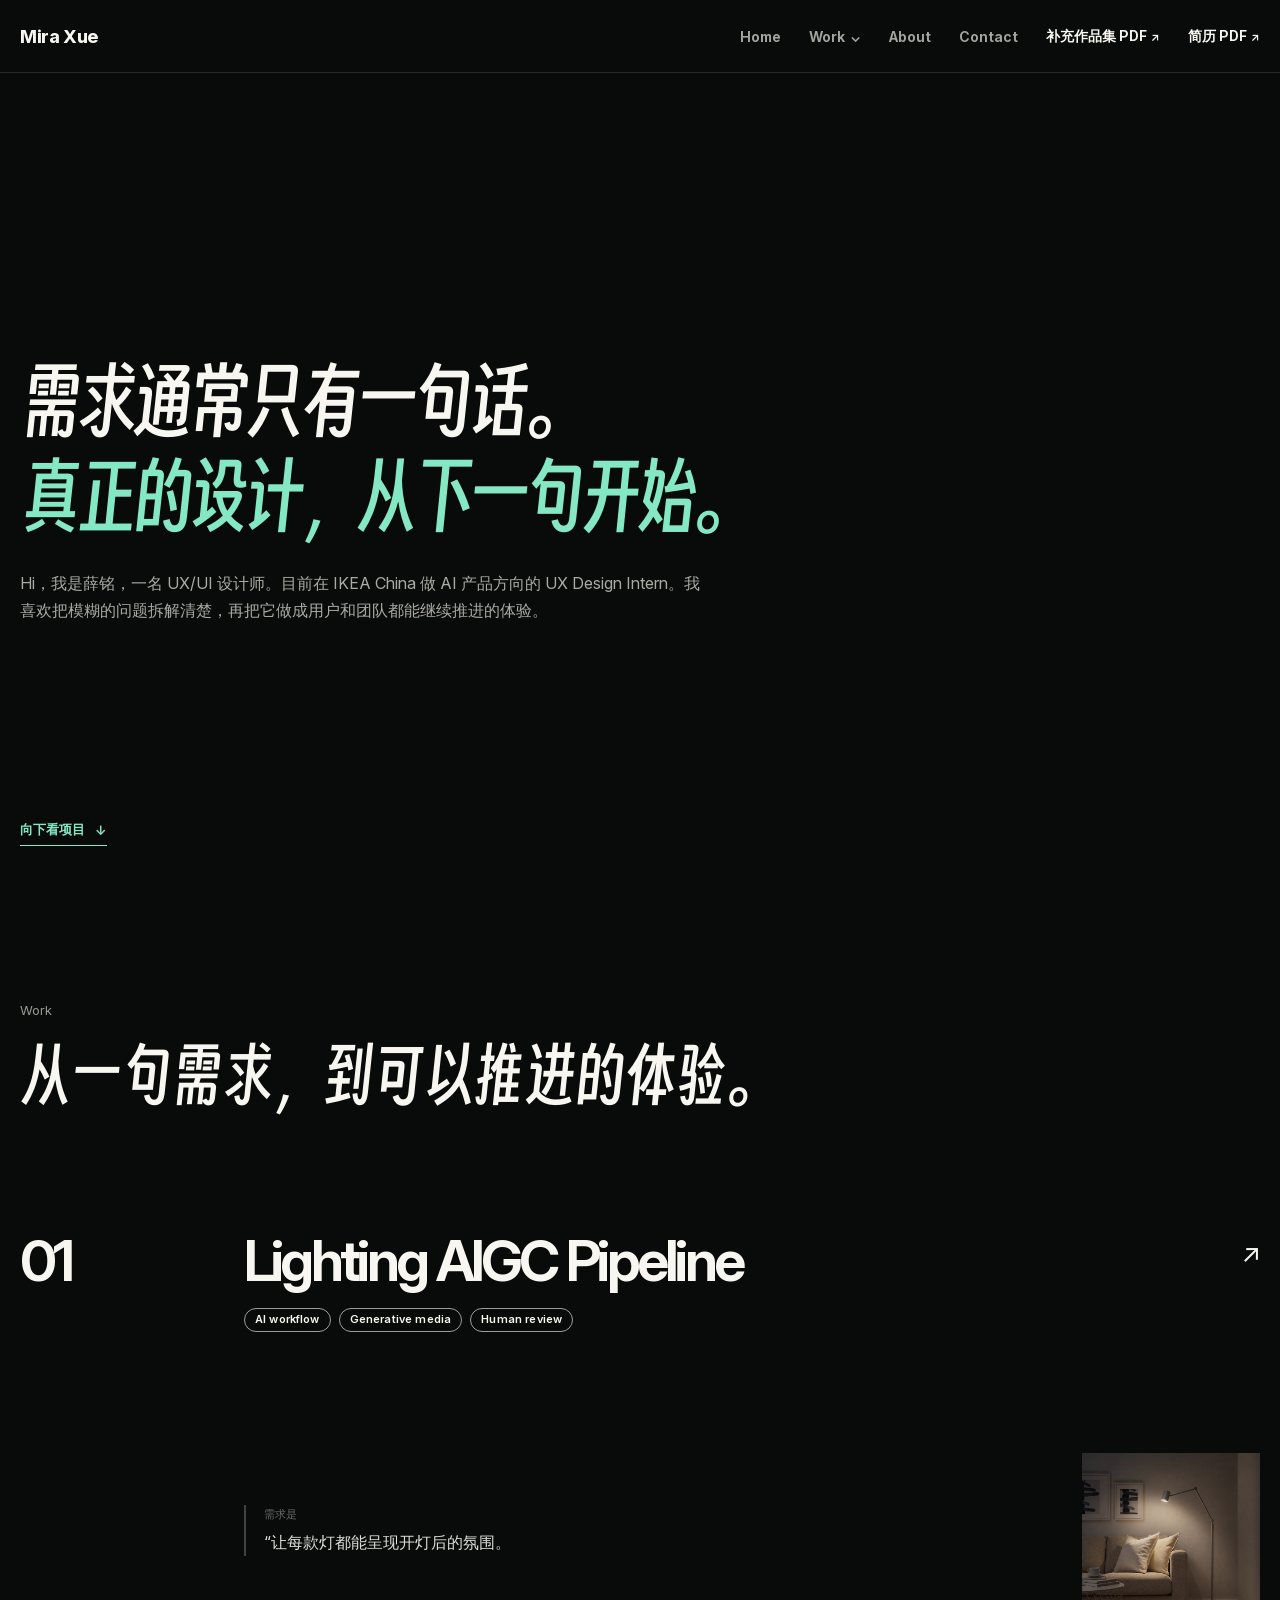
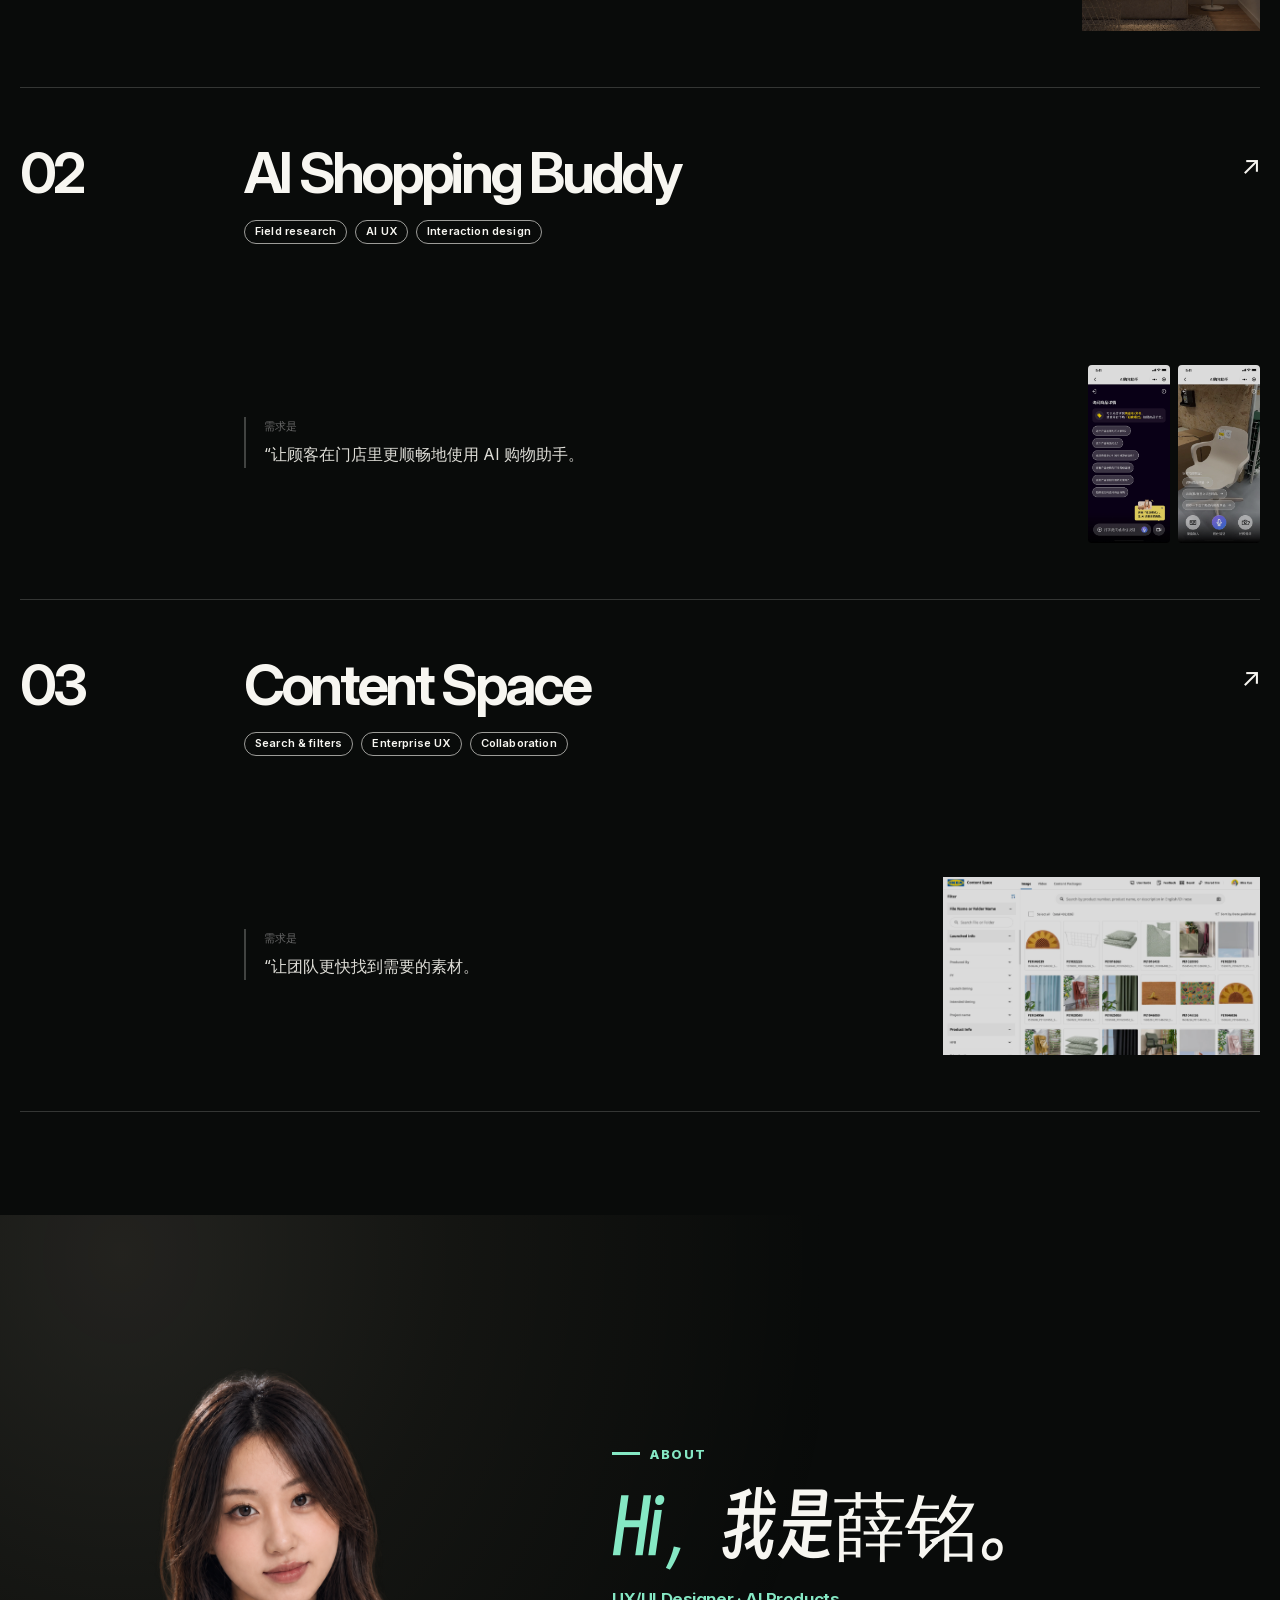
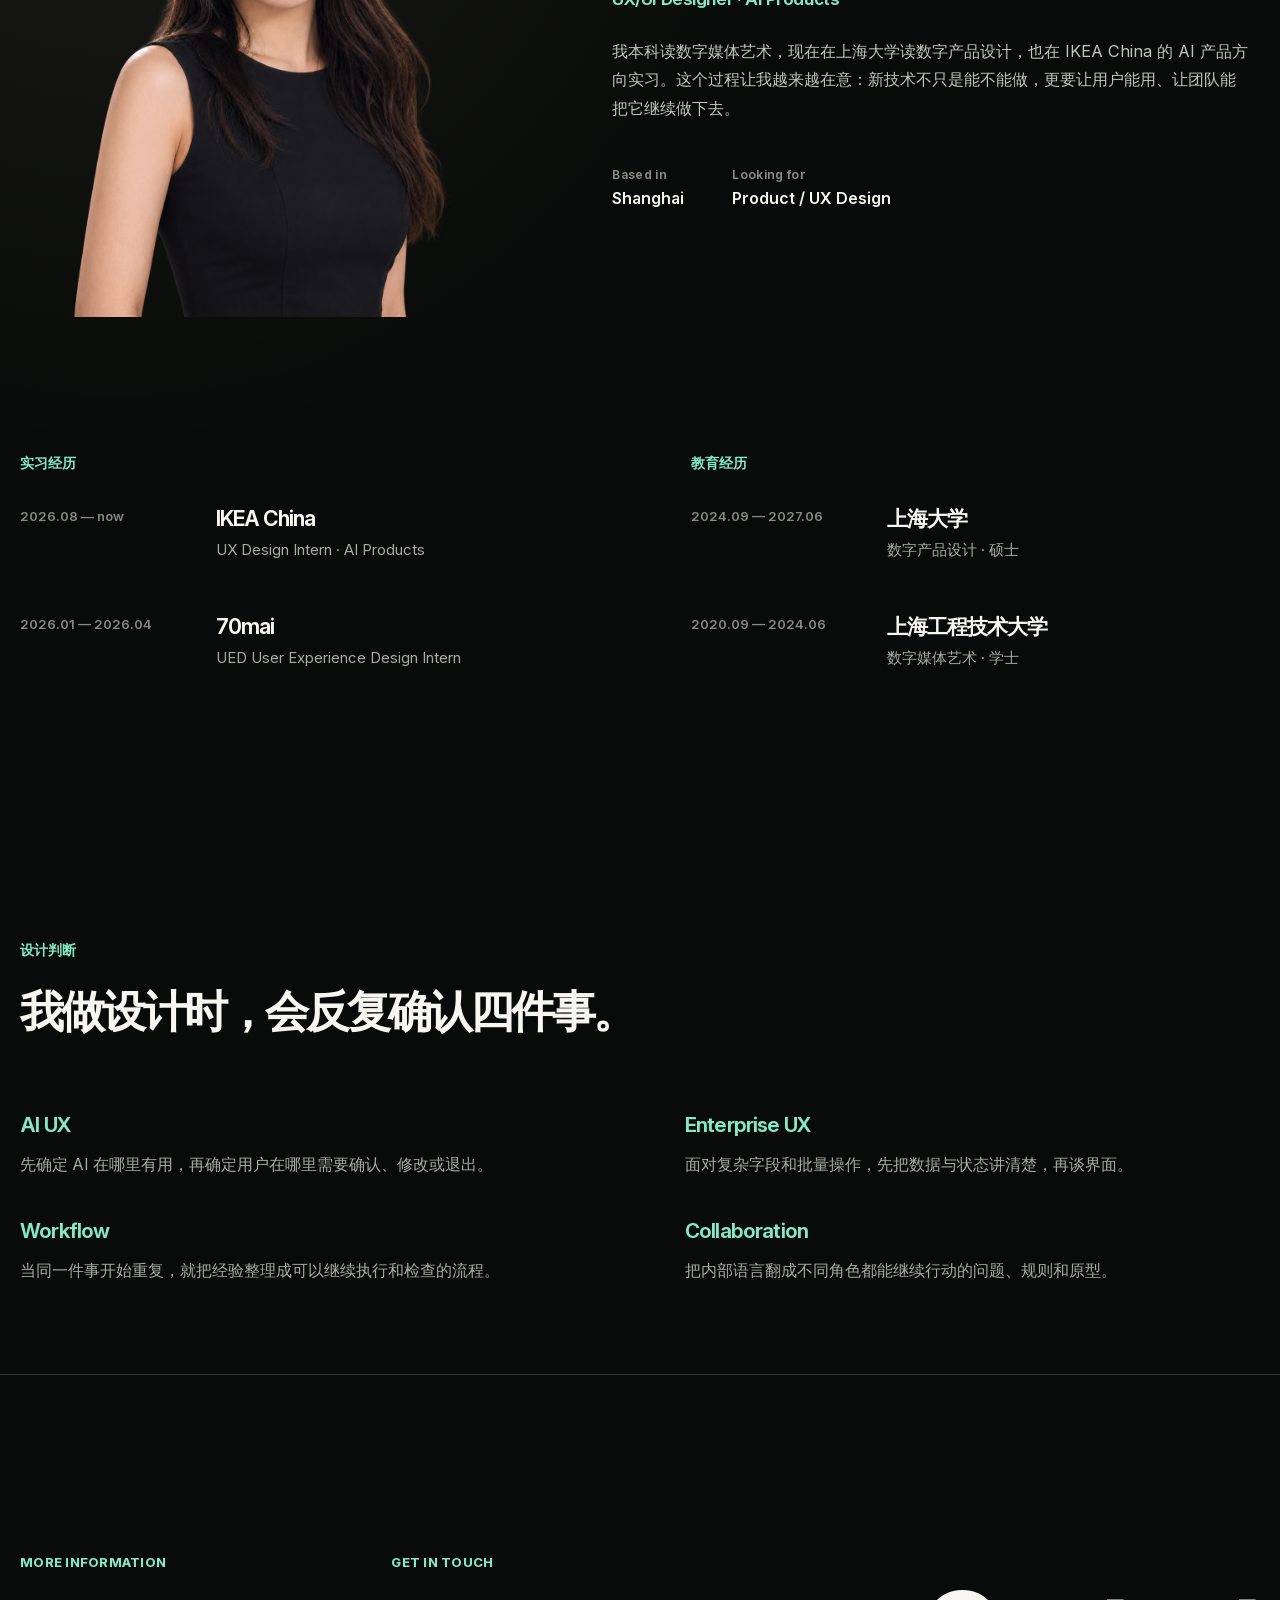
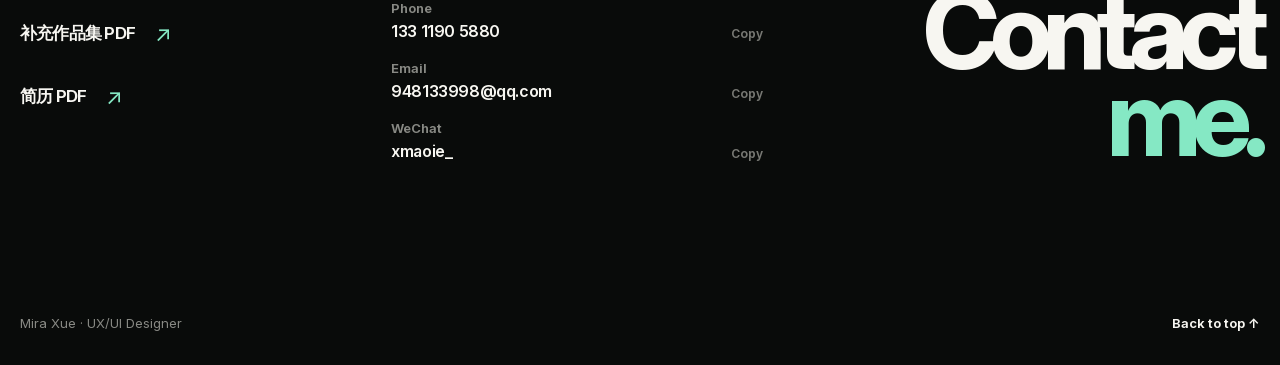
==== commit 006b30df: "Update portfolio case studies" ====
--- a/index.html
+++ b/index.html
@@ -20,7 +20,7 @@
         document.documentElement.dataset.heroFont = "pingfang";
       }
     </script>
-    <link rel="stylesheet" href="styles.css?v=20261030-2" />
+    <link rel="stylesheet" href="styles.css?v=20261125-local2" />
   </head>
   <body class="home-page">
     <nav class="nav">
@@ -104,9 +104,10 @@
             </a>
 
             <a class="project-row project-row-shopping fade-up" href="shopping-buddy.html">
-              <figure class="project-row-media">
-                <img src="assets/shopping/research/life-language.jpg" alt="用户在门店用生活语言提问的现场" decoding="async" loading="lazy" />
-                <figcaption>Field study · in store</figcaption>
+              <figure class="project-row-media shopping-index-media">
+                <img src="assets/shopping/design/shopping-questions-cover.jpg" alt="AI 购物助手的商品提问引导界面" decoding="async" loading="lazy" />
+                <img src="assets/shopping/design/shopping-cover.jpg" alt="AI 购物助手在门店中提供商品提问建议的界面" decoding="async" loading="lazy" />
+                <figcaption>In-store AI experience</figcaption>
               </figure>
               <div class="project-row-copy">
                 <span class="project-number">02</span>
@@ -115,11 +116,11 @@
                   <ul class="project-tags" aria-label="项目标签">
                     <li>Field research</li>
                     <li>AI UX</li>
-                    <li>Service design</li>
+                    <li>Interaction design</li>
                   </ul>
                   <div class="project-story">
-                    <p class="project-brief"><span>需求是</span><q>帮助顾客更快找到要买的商品。</q></p>
-                    <p class="project-answer"><span>真正要设计的是</span><b>把生活语言翻成商品答案，并把回答接到服务与履约。</b></p>
+                    <p class="project-brief"><span>需求是</span><q>让顾客在门店里更顺畅地使用 AI 购物助手。</q></p>
+                    <p class="project-answer"><span>真正要设计的是</span><b>从门店观察出发，完善提问引导、商品识别和找货体验。</b></p>
                   </div>
                 </div>
                 <span class="project-open" aria-hidden="true">↗</span>
@@ -132,20 +133,20 @@
                 <div>
                   <h3>Content Space</h3>
                   <ul class="project-tags" aria-label="项目标签">
-                    <li>AI search</li>
+                    <li>Search &amp; filters</li>
                     <li>Enterprise UX</li>
                     <li>Collaboration</li>
                   </ul>
                   <div class="project-story">
                     <p class="project-brief"><span>需求是</span><q>让团队更快找到需要的素材。</q></p>
-                    <p class="project-answer"><span>真正要设计的是</span><b>让自然语言变成可编辑条件，也让协作里的字段、状态和责任看得见。</b></p>
+                    <p class="project-answer"><span>真正要设计的是</span><b>让高频筛选更容易找到，也让内容协作中的状态清晰可追溯。</b></p>
                   </div>
                 </div>
                 <span class="project-open" aria-hidden="true">↗</span>
               </div>
               <figure class="project-row-media project-row-media-ui">
                 <img src="assets/content-space/gallery-overview.webp" alt="Content Space Gallery 界面" decoding="async" loading="lazy" />
-                <figcaption>AI search · collaboration</figcaption>
+                <figcaption>Search · collaboration</figcaption>
               </figure>
             </a>
           </div>
@@ -330,6 +331,6 @@
         </div>
       </div>
     </footer>
-    <script src="main.js?v=20261030-1"></script>
+    <script src="main.js?v=20261125-local2"></script>
   </body>
 </html>
--- a/styles.css
+++ b/styles.css
@@ -10382,9 +10382,425 @@
 
 /* Use the original SVG as one continuous flow; each caption follows its screen. */
 .french-stages { display:block; overflow-x:auto; overscroll-behavior-x:contain; padding-bottom:12px; }
-.french-stage-track { display:grid; grid-template-columns:repeat(4,19.0647482%); column-gap:7.9136691%; align-items:start; width:100%; background:url('assets/shopping/french-voice/before.svg') left top / 100% auto no-repeat; }
-.french-flow-after .french-stage-track { background-image:url('assets/shopping/french-voice/after.svg'); }
+.french-stage-track { position:relative; display:grid; grid-template-columns:repeat(4,19.0647482%); column-gap:7.9136691%; align-items:start; width:100%; }
+.french-stages .french-flow-art { position:absolute; inset:0 auto auto 0; display:block; width:100%; height:auto; aspect-ratio:2780 / 941; object-fit:fill; pointer-events:none; }
+.french-stage-track figure { position:relative; }
 .french-stage-screen { width:100%; aspect-ratio:530 / 941; }
 .french-stages figure:not(:last-child) .french-stage-screen::before,
 .french-stages figure:not(:last-child) .french-stage-screen::after { display:none; }
 @media(max-width:680px){.french-stages{scroll-snap-type:x proximity}.french-stage-track{width:1050px}.french-stages figure{scroll-snap-align:start}}
+
+/* Case study: create contrast through surface, space, and typography. */
+.shopping-page .research-cloud { gap:clamp(14px,1.5vw,24px); }
+.shopping-page .research-cluster { border:0; border-radius:18px; padding:clamp(22px,2vw,32px); display:flex; flex-direction:column; }
+.shopping-page .cluster-input { background:#f8f1dc; }
+.shopping-page .cluster-input strong { color:#806322; }
+.shopping-page .cluster-understanding { background:#e6eff6; }
+.shopping-page .cluster-action { background:#f4eae3; }
+.shopping-page .research-cluster-label { font-size:12px; font-weight:700; letter-spacing:.04em; }
+.shopping-page .research-terms { align-content:flex-start; gap:10px; padding:24px 0; min-height:190px; }
+.shopping-page .research-terms strong { margin-bottom:10px; }
+.shopping-page .research-terms span { background:#ffffffa8; padding:5px 10px; border-radius:8px; font-size:14px; }
+.shopping-page .research-cluster > p { border:0; padding:0; margin-top:auto; }
+.shopping-page .research-takeaway { border:0; padding:clamp(24px,3vw,38px); border-radius:16px; background:#edf2ee; color:#263e36; }
+.shopping-page .research-takeaway span { color:#607d70; }
+.shopping-page .research-takeaway p { color:#263e36; }
+.content-other-work { margin-top:clamp(48px,6vw,96px); border-radius:16px; background:#f0f1ee; padding:clamp(22px,3vw,40px); }
+.content-other-work > summary { cursor:pointer; font-size:clamp(20px,2vw,28px); font-weight:700; }
+.content-other-work > summary span { display:block; margin:8px 0 0 1.2em; color:#6a6e69; font-size:14px; font-weight:400; }
+.content-other-work > .content-feature { margin-top:clamp(45px,5vw,80px); }
+.shopping-page .location-benefits article { border:0; padding:20px; background:#eaf3ee; border-radius:14px; }
+.shopping-page .french-stages figcaption { border:0; padding-top:0; }
+.shopping-page .french-stages figcaption span { color:#27806a; font-weight:700; }
+.shopping-page .french-flow-after { border:0; }
+.shopping-page .french-flow-block h3 { text-wrap:wrap; word-break:normal; }
+.french-heading-phrase { white-space:nowrap; }
+@media(max-width:900px){.shopping-page .research-cloud{gap:12px}.shopping-page .research-terms{min-height:0}.shopping-page .research-takeaway{margin-top:24px}}
+
+/* Mobile: keep the header clear and expose every destination in one menu. */
+.mobile-nav-toggle,.mobile-site-menu { display:none; }
+@media(max-width:680px){
+  .nav-inner { position:relative; }
+  .home-page .nav-inner > .nav-links,.case-page .nav-inner > .nav-links { display:none; }
+  .mobile-nav-toggle { display:flex; width:44px; height:44px; flex-direction:column; align-items:center; justify-content:center; gap:6px; padding:0; border:0; background:transparent; color:inherit; cursor:pointer; }
+  .mobile-nav-toggle span { display:block; width:22px; height:2px; border-radius:2px; background:currentColor; transition:transform .2s; }
+  .mobile-nav-toggle[aria-expanded=true] span:first-child { transform:translateY(4px) rotate(45deg); }
+  .mobile-nav-toggle[aria-expanded=true] span:last-child { transform:translateY(-4px) rotate(-45deg); }
+  .mobile-site-menu:not([hidden]) { display:block; position:absolute; top:calc(100% - 2px); right:0; width:min(340px,calc(100vw - 28px)); max-height:calc(100dvh - var(--nav-height) - 16px); overflow:auto; border-radius:14px; background:#fff; color:#202020; box-shadow:0 16px 48px #0003; padding:14px; z-index:100; }
+  .mobile-site-menu nav { display:grid; }
+  .mobile-site-menu a { display:flex!important; justify-content:space-between; gap:12px; padding:11px 12px; text-decoration:none; font-size:15px; font-weight:650; color:#242424; border-radius:8px; }
+  .mobile-site-menu a span { color:#8a8a88; font-size:12px; font-weight:500; }
+  .mobile-site-menu a:focus-visible { outline:2px solid #267663; }
+  .mobile-menu-resources { margin-top:8px; padding-top:8px; border-top:1px solid #ecece9; }
+  .mobile-menu-resources a { color:#42665c; font-size:14px; }
+  .shopping-page .french-flow-block h3 { font-size:clamp(20px,5.2vw,23px); }
+}
+
+/* Project names are subordinate to Work in the mobile menu. */
+@media (max-width:680px) {
+  .mobile-site-menu .mobile-project-links { display:grid; margin:0 0 4px 19px; padding:2px 0 3px 12px; border-left:1px solid #d5e2db; }
+  .mobile-site-menu .mobile-project-links a { padding:8px 10px; color:#596560; font-size:14px; font-weight:550; }
+}
+
+/* Use the platform's upright, heavy sans-serif for the three case titles. */
+.case-page .case-hero h1 {
+  font-family: system-ui, -apple-system, BlinkMacSystemFont, "Segoe UI", sans-serif;
+  font-style:normal;
+  font-weight:800;
+  letter-spacing:-.045em;
+  line-height:1.08;
+  overflow-wrap:normal;
+}
+
+/* Let the case title use its actual available width. */
+.shopping-page .shopping-hero-copy h1 { max-width:none; text-wrap:wrap; }
+
+.home-page #work .shopping-index-media { gap:8px; }
+.home-page #work .shopping-index-media img { width:auto; max-width:48%; border-radius:4px; }
+
+/* Content Space: a working landscape, from finding to making. */
+.content-space-page { --cs-blue:#155b9b; --cs-ink:#17232c; }
+.content-space-page .content-space-hero-grid { gap:26px; padding-top:clamp(46px,6vw,92px); }
+.content-space-page .content-space-title-block h1 { margin-bottom:20px; }
+.content-space-page .content-space-hero-copy .case-deck { max-width:none; }
+.content-space-page .content-hero-showcase { margin-top:clamp(20px,4vw,64px); }
+.content-stack { position:relative; height:clamp(330px,43vw,680px); isolation:isolate; }
+.content-stack-card { position:absolute; top:8%; width:68%; padding:0; overflow:hidden; text-align:left; border:1px solid #cdd6df; border-radius:12px; background:#fff; box-shadow:0 22px 60px #253b4d26; cursor:pointer; transition:transform .25s ease,box-shadow .25s ease; }
+.content-stack-card img { display:block; width:100%; aspect-ratio: 1.78; object-fit:cover; object-position:top; }
+.content-stack-card.stack-management { left:0; top:0; z-index:1; }
+.content-stack-card.stack-gallery { left:16%; top:8%; z-index:2; }
+.content-stack-card.stack-editor { left:32%; top:2%; z-index:1; }
+.content-stack-card.is-active { z-index:3; transform:translateY(-9px); box-shadow:0 28px 70px #213e5540; }
+.content-stack-card:focus-visible,.content-stack-nav button:focus-visible { outline:3px solid #1569b5; outline-offset:4px; }
+.stack-card-bar { display:flex; justify-content:space-between; gap:12px; align-items:center; min-height:38px; padding:0 16px; color:#263c50; background:#fff; }
+.stack-card-bar b { font-size:12px; letter-spacing:.01em; }.stack-card-bar small { color:#73808a; font-size:11px; }
+.content-stack-nav { display:flex; flex-wrap:wrap; align-items:center; gap:8px; margin-top:20px; }
+.content-stack-nav > span { margin-right:auto; font-size:13px; color:#68757c; }
+.content-stack-nav button { border:0; border-radius:99px; background:transparent; color:#70808c; padding:10px 14px; font:inherit; font-size:12px; cursor:pointer; }
+.content-stack-nav button b { margin-left:5px; font-size:13px; font-weight:650; }
+.content-stack-nav button[aria-pressed=true] { background:#dfeaf2; color:#155b9b; }
+.content-space-page .content-space-section { padding-block:clamp(76px,8vw,128px); }
+.content-space-page main > .content-space-section { min-height:0; }
+.content-space-page .content-feature { min-height:0; align-content:start; }
+.content-space-page .content-feature-list { gap:clamp(48px,6vw,90px); margin-top:clamp(40px,5vw,72px); }
+.content-space-page .content-feature-gallery:not(.content-other-work .content-feature) { background:#edf3f7; }
+.content-space-page .content-feature-comment { background:#f1f1ed; }
+.content-space-page .content-feature-heading h3 { max-width:none; line-height:1.2; letter-spacing:-.025em; }
+.content-space-page .content-feature-copy > p { color:#4c5962; }
+.content-space-page .content-feature-copy ul { border:0; padding:0; list-style:none; counter-reset:content-points; }
+.content-space-page .content-feature-copy li { position:relative; padding-left:22px; }
+.content-space-page .content-feature-copy li::before { content:''; position:absolute; top:.65em; left:0; width:7px; height:7px; border-radius:50%; background:#5782a1; }
+.content-space-page .content-capability-strip span { background:#eef2f4; }
+.content-space-page .content-capability-strip span:first-child { background:#e2edf4; }
+.content-space-page .content-capability-strip span:nth-child(2) { background:#e8edf0; }
+.content-space-page .content-question-strip article { background:#edf2f4; border:0; border-radius:12px; padding:24px; }
+.content-space-page .content-other-work { background:#eef1f2; }
+@media(max-width:680px) {
+ .content-space-page .content-space-hero-grid { padding-top:36px; }
+ .content-stack { height:clamp(205px,58vw,360px); }
+ .content-stack-card { width:78%; border-radius:8px; }
+ .content-stack-card.stack-gallery { left:11%; top:10%; }
+ .content-stack-card.stack-editor { left:22%; }
+ .stack-card-bar { min-height:30px; padding:0 9px; }
+ .stack-card-bar b { font-size:10px; }.stack-card-bar small { font-size:9px; }
+ .content-stack-nav { gap:4px; margin-top:12px; }
+ .content-stack-nav > span { width:100%; }
+ .content-stack-nav button { padding:8px 10px; }
+ .content-space-page .content-feature { padding:22px; border-radius:18px; }
+ .content-space-page .content-feature-comment .content-feature-copy ul { grid-template-columns:1fr; }
+ .content-space-page .content-capability-strip { gap:8px; }
+ .content-space-page .content-question-strip { gap:10px; }
+}
+@media (prefers-reduced-motion:reduce) { .content-stack-card { transition:none; } }
+
+/* Content Space: keep the introduction, showcase and case evidence clearly separated. */
+.content-space-page .content-space-hero-grid { gap:24px; }
+.content-space-page .content-space-hero-tags { margin-top:4px; }
+.content-space-page .content-space-hero-role { margin-top:4px; }
+.content-space-page .content-hero-showcase { margin-top:clamp(36px,5vw,72px); }
+.content-space-page .content-stack { height:auto; aspect-ratio:2.1; }
+.content-space-page .content-stack-card { width:62%; top:5%; }
+.content-space-page .content-stack-card.stack-management { left:0; top:0; }
+.content-space-page .content-stack-card.stack-gallery { left:19%; top:7%; }
+.content-space-page .content-stack-card.stack-editor { left:38%; top:1%; }
+.content-space-page .content-stack-nav { position:relative; z-index:5; margin-top:clamp(20px,2vw,34px); }
+.content-space-page .content-stack-nav button { font-size:14px; }
+.content-space-page .content-stack-nav button b { font-size:15px; }
+.content-space-page .content-capability-strip span { padding:clamp(24px,2.4vw,36px); gap:14px; }
+.content-space-page .content-capability-strip strong { font-size:clamp(15px,1vw,18px); }
+.content-space-page .content-capability-strip small { font-size:clamp(16px,1.2vw,19px); line-height:1.55; }
+.content-space-page .content-feature-comment .content-feature-copy { gap:30px; }
+.content-space-page .content-feature-comment .content-feature-copy > p { max-width:none; text-wrap:wrap; }
+.content-space-page .content-feature-comment .content-feature-copy ul { display:grid; grid-template-columns:repeat(3,minmax(0,1fr)); gap:14px; padding:0; }
+.content-space-page .content-feature-comment .content-feature-copy li { display:grid; gap:10px; align-content:start; padding:22px; border-radius:12px; background:#fff; }
+.content-space-page .content-feature-comment .content-feature-copy li::before { content:none; }
+.content-space-page .content-feature-comment .content-feature-copy li strong { font-size:17px; color:#233744; }
+.content-space-page .content-feature-comment .content-feature-copy li span { font-size:16px; line-height:1.65; color:#59646a; }
+.content-space-page .comment-evidence { gap:clamp(28px,3vw,44px); }
+.content-space-page .comment-state-map > figcaption { display:grid; justify-content:start; gap:10px; }
+.content-space-page .comment-state-map > figcaption span,.content-space-page .comment-state-evidence-head > span { font-size:12px; }
+.content-space-page .comment-state-map > figcaption p { max-width:none; text-align:left; font-size:16px; }
+.content-space-page .comment-lifecycle { gap:clamp(24px,3vw,40px); }
+.content-space-page .comment-stage-label strong { font-size:clamp(21px,1.6vw,26px); }
+.content-space-page .comment-stage-label small,.content-space-page .comment-stage-heading > p,.content-space-page .comment-stage-resolved-copy > p,.content-space-page .comment-stage-media figcaption { font-size:15px; }
+@media(max-width:680px) {
+ .content-space-page .content-stack { aspect-ratio:1.88; }
+ .content-space-page .content-stack-card { width:78%; }
+ .content-space-page .content-stack-card.stack-gallery { left:11%; top:8%; }
+ .content-space-page .content-stack-card.stack-editor { left:22%; }
+ .content-space-page .content-stack-nav { margin-top:18px; }
+ .content-space-page .content-stack-nav button { font-size:12px; padding:8px; }
+ .content-space-page .content-stack-nav button b { font-size:12px; }
+ .content-space-page .content-feature-comment .content-feature-copy ul { grid-template-columns:1fr; }
+ .content-space-page .content-feature-comment .content-feature-copy li { padding:18px; }
+ .content-space-page .comment-state-map > figcaption p { font-size:15px; }
+}
+
+/* Search journey and Comment walkthrough. */
+.content-space-page .search-before { min-width:0; padding:clamp(20px,2.5vw,36px); border-radius:16px; background:#fff; }
+.search-before-head { display:flex; flex-wrap:wrap; align-items:baseline; gap:8px 22px; margin-bottom:20px; }
+.search-before-head span { font-weight:750; color:#1d415e; font-size:16px; }
+.search-before-head p { margin:0; color:#69757b; font-size:15px; line-height:1.6; }
+.search-before-scroll { overflow-x:auto; overscroll-behavior-x:contain; border:1px solid #e1e6e9; border-radius:8px; }
+.search-before-scroll img { display:block; width:max(100%,2400px); max-width:none; height:auto; }
+.search-before > small { display:block; margin-top:12px; color:#758188; font-size:13px; }
+.comment-demo { padding:clamp(20px,2.5vw,36px); border-radius:18px; background:#fff; min-width:0; }
+.comment-demo-heading { display:flex; align-items:start; justify-content:space-between; gap:20px; }
+.comment-demo-heading span { font-weight:750; color:#21465e; font-size:18px; }
+.comment-demo-heading p { margin:9px 0 0; color:#637078; line-height:1.6; }
+.comment-demo-heading button { flex:none; border:1px solid #ccd6dc; border-radius:99px; background:#fff; color:#355d76; padding:10px 15px; cursor:pointer; }
+.comment-demo-steps { display:grid; grid-template-columns:repeat(3,minmax(0,1fr)); gap:8px; margin:26px 0 18px; }
+.comment-demo-steps button { text-align:left; border:0; border-radius:9px; background:#f0f3f4; color:#69767b; padding:14px; font-size:15px; cursor:pointer; }
+.comment-demo-steps button small { margin-right:7px; font-size:12px; }
+.comment-demo-steps button[aria-pressed=true] { background:#dcebf5; color:#0a5896; font-weight:750; }
+.comment-demo-screen { overflow:hidden; border-radius:10px; background:#edf1f8; }
+.comment-demo-frame { position:relative; }
+.comment-demo-frame[hidden] { display:none; }
+.comment-demo-frame img { display:block; width:100%; height:auto; }
+.comment-demo-resolved { min-height:clamp(300px,40vw,520px); display:flex; align-items:center; justify-content:center; }
+.comment-demo-resolved img { width:auto; height:clamp(300px,40vw,520px); max-width:100%; object-fit:contain; }
+.comment-focus { position:absolute; border:3px solid #0872b8; border-radius:8px; box-shadow:0 0 0 4px #fff9; pointer-events:none; }
+.focus-marker { left:49.8%; top:41%; width:4%; height:6%; border-radius:50%; }
+.focus-thread { left:52.5%; top:41%; width:27%; height:37%; }
+.comment-demo-caption { min-height:80px; padding:20px 2px 0; }
+.comment-demo-caption strong { color:#1d415e; font-size:18px; }
+.comment-demo-caption p { margin:8px 0 0; color:#637078; font-size:15px; line-height:1.7; }
+.comment-demo button:focus-visible,.search-before-scroll:focus-visible { outline:3px solid #155b9b; outline-offset:3px; }
+.comment-exception { display:grid; grid-template-columns:minmax(0,.75fr) minmax(0,1.25fr); align-items:center; gap:clamp(25px,4vw,60px); padding:clamp(24px,3vw,42px); border-radius:16px; background:#e6ecef; }
+.comment-exception-heading span { color:#52758b; font-size:13px; font-weight:700; }
+.comment-exception-heading h4 { margin:14px 0; font-size:clamp(22px,2vw,30px); line-height:1.35; }
+.comment-exception-heading p,.comment-exception figcaption { color:#627079; font-size:15px; line-height:1.65; }
+.comment-exception figure { margin:0; min-width:0; }.comment-exception figure img { display:block; width:100%; max-height:440px; object-fit:contain; }.comment-exception figcaption { margin-top:10px; }
+@media(max-width:680px) { .search-before-scroll img { width:1800px; } .comment-demo-heading { flex-wrap:wrap; } .comment-demo-steps button { font-size:13px; padding:10px 8px; }.comment-demo-steps button small { display:block; margin:0 0 4px; }.comment-focus { border-width:2px; }.comment-exception { grid-template-columns:1fr; }.comment-demo-resolved,.comment-demo-resolved img { min-height:0; height:280px; } }
+.comment-demo-mobile-hint { display:none; }
+@media(max-width:680px) {
+ .comment-demo-screen { overflow-x:auto; overscroll-behavior-x:contain; }
+ .comment-demo-frame:not(.comment-demo-resolved) { width:680px; }
+ .comment-demo-resolved { width:400px; }
+ .comment-demo-mobile-hint { display:block; margin-top:10px; color:#6e7c85; font-size:12px; }
+}
+
+/* Search: place the context before the journey and distinguish the original flow. */
+.content-space-page .search-case-intro { max-width:none; margin:0; color:#4c5962; font-size:clamp(17px,1.55vw,22px); line-height:1.7; text-wrap:wrap; }
+.content-space-page .search-before { background:#dce6ed; }
+.content-space-page .search-before-scroll { background:#fff; border-color:#cbd7de; }
+.content-space-page .search-solution-title { margin:0; color:#1f506f; font-size:clamp(24px,2.2vw,36px); line-height:1.32; letter-spacing:-.02em; }
+.content-space-page .search-solution-title + ul { margin-top:26px; }
+
+/* Begin the selected work directly with its first case. */
+.content-space-page .content-feature-details > .content-feature-list { margin-top:0; }
+.content-space-page .search-before { background:#fff; }
+.content-space-page .search-phase { display:inline-flex; width:fit-content; align-items:center; padding:6px 12px; border-radius:999px; font-size:12px; line-height:1.4; font-weight:750; letter-spacing:.04em; }
+.content-space-page .search-phase-before { color:#5e676d; background:#edf0f1; }
+.content-space-page .search-phase-after { margin-bottom:16px; color:#175e89; background:#d5e8f3; }
+
+/* Interactive Comment prototype, based on the editor's canvas and thread states. */
+.comment-prototype { min-width:0; padding:clamp(20px,3vw,36px); border-radius:18px; background:#fff; }
+.prototype-intro { display:flex; flex-wrap:wrap; align-items:start; justify-content:space-between; gap:20px; margin-bottom:24px; }
+.prototype-intro span { color:#47738e; font-size:13px; font-weight:700; }
+.prototype-intro h4 { margin:9px 0 7px; font-size:clamp(23px,2vw,30px); line-height:1.3; }
+.prototype-intro p,.prototype-note { margin:0; color:#65737b; font-size:15px; line-height:1.6; }
+.prototype-reset { border:1px solid #c9d4db; border-radius:999px; padding:9px 16px; background:#fff; color:#33566c; cursor:pointer; }
+.prototype-editor { position:relative; overflow:hidden; border:1px solid #dbe1e8; border-radius:12px; background:#f1f4fe; color:#111; font-family:Arial,'PingFang SC','Microsoft YaHei',sans-serif; }
+.prototype-toolbar { display:flex; justify-content:space-between; align-items:center; gap:12px; min-height:50px; padding:0 18px; background:#fff; border-bottom:1px solid #e0e0e0; font-size:15px; }
+.prototype-toolbar-status { color:#0058a3; font-size:12px; }
+.prototype-layout { display:grid; grid-template-columns:minmax(0,1fr) minmax(200px,27%); min-height:470px; }
+.prototype-canvas { position:relative; display:flex; justify-content:center; align-items:start; min-width:0; padding:25px; overflow:hidden; }
+.prototype-artwork { position:relative; width:min(43%,260px); min-width:190px; max-height:430px; overflow:hidden; background:white; }
+.prototype-artwork img { display:block; width:100%; height:auto; }
+.prototype-add { position:absolute; top:33%; left:50%; transform:translateX(-50%); width:max-content; border:0; border-radius:999px; padding:10px 15px; background:#0058a3; color:white; font-weight:700; box-shadow:0 4px 15px #0003; cursor:pointer; }
+.prototype-marker { position:absolute; top:33%; left:56%; width:34px; height:34px; border:3px solid white; border-radius:50% 50% 50% 4px; background:#0096d2; color:white; font-weight:700; box-shadow:0 2px 10px #0003; cursor:pointer; }
+.prototype-panel { background:#fff; border-left:1px solid #e4e4e4; }
+.prototype-panel-header { display:flex; justify-content:space-between; padding:17px; font-size:15px; border-bottom:1px solid #eee; }
+.prototype-panel-header span { color:#777; }.prototype-empty { padding:32px 17px; color:#68747d; font-size:14px; line-height:1.8; }.prototype-empty small { font-size:12px; }
+.prototype-thread-row { display:flex; width:100%; gap:10px; padding:15px; text-align:left; border:0; background:#e5f0f7; color:#111; cursor:pointer; }
+.prototype-thread-row > span:last-child { display:grid; gap:5px; min-width:0; }.prototype-thread-row small { color:#6b757b; }.prototype-thread-row [data-row-text] { overflow-wrap:anywhere; line-height:1.45; font-size:13px; }
+.prototype-avatar { display:inline-grid; place-items:center; flex:none; width:30px; height:30px; border-radius:50%; background:#0096d2; color:white; font-weight:700; font-size:13px; }
+.prototype-composer,.prototype-thread { background:#fff; border-radius:10px; box-shadow:0 6px 24px #0002; }
+.prototype-composer { position:absolute; z-index:2; top:40%; left:40%; width:min(330px,55%); padding:16px; }
+.prototype-composer label { display:block; font-size:14px; font-weight:700; }.prototype-composer textarea { display:block; box-sizing:border-box; width:100%; resize:vertical; margin:10px 0; padding:10px; border:1px solid #ccd4d8; border-radius:6px; font:inherit; font-size:14px; }
+.prototype-composer > div { display:flex; justify-content:flex-end; gap:8px; }.prototype-composer button,.prototype-thread button { border:0; padding:8px 10px; border-radius:8px; background:#f2f2f2; cursor:pointer; }.prototype-composer .prototype-primary { background:#0058a3; color:white; font-weight:700; }
+.prototype-thread { position:absolute; z-index:3; top:24%; right:29%; width:min(350px,52%); overflow:hidden; }
+.prototype-thread-header { display:flex; align-items:center; justify-content:space-between; gap:10px; padding:12px 14px; border-bottom:1px solid #e7e7e7; font-size:14px; }.prototype-thread-header > div { display:flex; gap:6px; }.prototype-thread-header button { font-size:12px; color:#0058a3; }.prototype-thread-header [data-close] { font-size:20px; line-height:1; padding:3px 8px; color:#333; }
+.prototype-thread-content { padding:15px; max-height:240px; overflow:auto; }.prototype-message { display:flex; gap:10px; font-size:13px; }.prototype-message p { margin:7px 0 0; line-height:1.5; overflow-wrap:anywhere; }.prototype-reply-list { display:grid; gap:14px; margin:16px 0 0 15px; }.prototype-reply-list .prototype-avatar { background:#ffdb00; color:#111; }.prototype-resolved-note { margin-top:14px; color:#447465; font-size:12px; }
+.prototype-reply { display:flex; gap:8px; padding:12px 14px; background:#f8f8f8; }.prototype-reply input { min-width:0; flex:1; border:1px solid #ddd; border-radius:8px; padding:10px; font:inherit; font-size:13px; }.prototype-reply button { background:#0058a3; color:#fff; font-size:18px; }
+.prototype-note { margin-top:16px; }.prototype-visually-hidden { position:absolute; width:1px; height:1px; overflow:hidden; clip-path:inset(50%); }
+.comment-prototype [hidden] { display:none !important; }.comment-prototype button:focus-visible,.comment-prototype textarea:focus-visible,.comment-prototype input:focus-visible { outline:3px solid #378ac6; outline-offset:2px; }
+@media(max-width:680px) { .prototype-layout { display:flex; flex-direction:column; min-height:0; }.prototype-canvas { padding:18px; }.prototype-artwork { width:55%; min-width:160px; max-height:300px; }.prototype-panel { border-left:0; border-top:1px solid #ddd; }.prototype-empty { padding:18px; }.prototype-composer { position:absolute; left:10%; top:30%; width:80%; box-sizing:border-box; }.prototype-thread { position:relative; inset:auto; width:auto; margin:12px; }.prototype-toolbar-status { font-size:11px; }.prototype-thread-content { max-height:180px; } }
+
+/* Comment walkthrough: the complete editor stays visible throughout. */
+.comment-auto { min-width:0; padding:clamp(18px,2.5vw,34px); border-radius:16px; background:#fff; }
+.comment-auto-intro { display:flex; flex-wrap:wrap; gap:20px; justify-content:space-between; align-items:end; margin-bottom:24px; }
+.comment-auto-intro span { color:#47738e; font-size:12px; font-weight:700; letter-spacing:.06em; }
+.comment-auto-intro h4 { margin:9px 0 7px; font-size:clamp(23px,2vw,30px); line-height:1.3; }
+.comment-auto-intro p,.comment-auto-bottom p { margin:0; color:#66737b; font-size:15px; line-height:1.6; }
+.comment-auto-controls { display:flex; gap:8px; }.comment-auto-controls button { padding:9px 14px; border:1px solid #ced9e0; border-radius:999px; background:#fff; color:#275a7a; cursor:pointer; font-size:13px; }
+.comment-auto-scroll { min-width:0; overflow-x:auto; border:1px solid #dde4e9; border-radius:10px; }
+.editor-demo { position:relative; overflow:hidden; width:100%; min-width:900px; aspect-ratio:1440/800; background:#f1f4fe; color:#111; font:clamp(10px,.9vw,14px)/1.35 Arial,'PingFang SC','Microsoft YaHei',sans-serif; }
+.editor-demo-top { position:absolute; inset:0 0 auto; height:6%; display:flex; justify-content:space-between; align-items:center; padding:0 2%; background:white; border-bottom:1px solid #ddd; z-index:5; box-sizing:border-box; }
+.editor-demo-top > div,.editor-demo-actions { display:flex; align-items:center; gap:12px; }.editor-demo-top img { width:20px; height:20px; }.editor-demo-top .flip { transform:scaleX(-1); }.editor-demo-top strong { font-size:1.2em; }
+.editor-demo-actions b { padding:7px 15px; border-radius:99px; background:#111; color:white; font-size:.8em; white-space:nowrap; }.editor-demo-actions .editor-update { background:#0058a3; }.editor-comment-icon { display:grid; place-items:center; width:27px; height:27px; border-radius:50%; background:#e1e1e1; font-size:19px; }
+.editor-layers { position:absolute; top:6%; bottom:0; left:0; width:16.67%; background:#fff; }.editor-layer-tabs { display:flex; align-items:center; gap:22px; height:7%; padding:0 10%; border-bottom:1px solid #eee; }.editor-layer-tabs strong { border-bottom:3px solid #0058a3; height:100%; display:flex; align-items:center; }.editor-layer-tabs span { color:#777; }.editor-layer-tabs img { width:18px; margin-left:auto; }.editor-layer-list { padding:12px 9%; }.editor-layer-list p { display:flex; align-items:center; gap:6px; margin:0; height:34px; white-space:nowrap; }.editor-layer-list img { width:16px; height:16px; }.editor-layer-list .layer-indent { padding-left:12px; }.editor-layer-list .layer-deep { padding-left:32px; }
+.editor-center { position:absolute; top:6%; bottom:0; left:16.67%; width:66.66%; overflow:hidden; }.editor-art { position:absolute; top:2%; left:38.5%; width:38.2%; }.editor-art small { display:block; margin-bottom:7px; color:#777; font-size:.9em; white-space:nowrap; }.editor-product { display:block; width:100%; height:auto; }.editor-bottom-icons { position:absolute; bottom:2%; left:2%; display:flex; gap:8px; align-items:center; }.editor-bottom-icons span,.editor-bottom-icons img { width:28px; height:28px; padding:5px; box-sizing:content-box; border-radius:50%; background:white; }
+.editor-comments { position:absolute; top:6%; bottom:0; right:0; width:16.67%; background:white; overflow:hidden; }.editor-comments-head { display:flex; justify-content:space-between; align-items:center; height:7%; padding:0 8%; border-bottom:1px solid #eee; }.editor-comments-head img { width:18px; }.editor-comment-row { position:relative; display:flex; gap:8px; padding:12px 8%; border-bottom:1px solid #f1f1f1; }.editor-comment-row p { margin:7px 0 4px; }.editor-comment-row small,.editor-pop-message small,.editor-pop-reply small { color:#888; font-size:.8em; }.editor-comment-row i { width:7px; height:7px; border-radius:50%; background:#e00755; margin-left:auto; }.editor-avatar,.editor-existing-pin,.editor-new-pin { display:inline-grid; place-items:center; flex:none; width:27px; height:27px; border-radius:50%; background:#0096d2; color:white; font-weight:700; }.editor-avatar-yellow { background:#ffdb00; color:#111; }.editor-new-row { background:#e5f0f7; }.editor-row-check { margin-left:auto; color:#0058a3; }
+.editor-existing-pin,.editor-new-pin { position:absolute; border:2px solid white; box-shadow:0 2px 8px #0002; }.pin-one { top:4%; left:15%; }.pin-two { top:47%; left:15%; }.editor-new-pin { top:22%; left:67%; }
+.editor-draft,.editor-popover { position:absolute; z-index:3; background:white; border-radius:8px; box-shadow:0 4px 16px #0002; }.editor-draft { left:59.4%; top:50%; width:22%; padding:12px; box-sizing:border-box; }.editor-draft p { min-height:35px; margin:0; color:#333; }.editor-draft > div { display:flex; justify-content:space-between; align-items:center; }.editor-draft b,.editor-reply-input span { display:grid; place-items:center; width:26px; height:26px; border-radius:50%; background:#0058a3; color:white; }
+.editor-popover { left:53.1%; top:42%; width:25.8%; overflow:hidden; }.editor-pop-head { display:flex; justify-content:space-between; padding:12px; border-bottom:1px solid #ddd; }.editor-pop-message,.editor-pop-reply { display:flex; gap:9px; padding:12px; }.editor-pop-message p,.editor-pop-reply p { margin:10px 0; }.editor-attachment { display:block; width:80px; height:80px; object-fit:cover; border-radius:6px; }.editor-reply-input { display:flex; justify-content:space-between; align-items:center; margin:0 12px 12px; padding:8px 10px; border-radius:9px; color:#999; background:#f4f4f4; }.editor-reply-input span { background:#ccc; }
+.editor-demo-cursor { position:absolute; z-index:8; left:57%; top:48%; font-size:30px; color:#111; text-shadow:1px 1px #fff; transition:left .6s ease,top .6s ease; pointer-events:none; }
+.editor-new-row,.editor-new-pin,.editor-draft,.editor-popover,.editor-pop-reply,.editor-row-check { visibility:hidden; }
+.editor-demo[data-stage="1"] .editor-draft,.editor-demo[data-stage="2"] .editor-draft { visibility:visible; }
+.editor-demo[data-stage="3"] .editor-new-row,.editor-demo[data-stage="3"] .editor-new-pin,.editor-demo[data-stage="4"] .editor-new-row,.editor-demo[data-stage="4"] .editor-new-pin,.editor-demo[data-stage="4"] .editor-popover,.editor-demo[data-stage="5"] .editor-new-row,.editor-demo[data-stage="5"] .editor-new-pin,.editor-demo[data-stage="5"] .editor-popover,.editor-demo[data-stage="5"] .editor-pop-reply,.editor-demo[data-stage="6"] .editor-new-row,.editor-demo[data-stage="6"] .editor-popover,.editor-demo[data-stage="6"] .editor-pop-reply,.editor-demo[data-stage="6"] .editor-row-check { visibility:visible; }
+.editor-demo[data-stage="1"] .editor-demo-cursor,.editor-demo[data-stage="2"] .editor-demo-cursor { left:60%; top:53%; }.editor-demo[data-stage="3"] .editor-demo-cursor { left:57%; top:42%; }.editor-demo[data-stage="4"] .editor-demo-cursor { left:75%; top:44%; }.editor-demo[data-stage="5"] .editor-demo-cursor { left:74%; top:71%; }.editor-demo[data-stage="6"] .editor-demo-cursor { left:76%; top:44%; }
+.comment-auto-bottom { display:grid; gap:12px; margin-top:20px; }.comment-auto-progress { display:flex; flex-wrap:wrap; gap:9px; }.comment-auto-progress span { padding:8px 12px; border-radius:99px; color:#75818a; background:#f0f2f3; font-size:13px; }.comment-auto-progress span.is-current { color:#0058a3; background:#dcebf5; font-weight:700; }.comment-auto-bottom small { color:#819097; }
+.comment-auto button:focus-visible,.comment-auto-scroll:focus-visible { outline:3px solid #378ac6; outline-offset:3px; }
+@media(max-width:680px) { .comment-auto-intro { align-items:start; }.comment-auto-scroll::after { content:'左右滑动查看完整画面 →'; position:sticky; left:0; display:block; width:max-content; padding:10px; color:#687982; background:white; font-size:12px; }.comment-auto-progress span { font-size:12px; } }
+@media(prefers-reduced-motion:reduce) { .editor-demo-cursor { transition:none; } }
+
+/* Comment flow: each state follows the 1440 × 800 design frame. */
+.figma-walk { padding:clamp(18px,2.5vw,34px); min-width:0; border-radius:16px; background:#fff; }
+.figma-walk-intro { display:flex; flex-wrap:wrap; gap:20px; align-items:end; justify-content:space-between; margin-bottom:24px; }.figma-walk-intro span { color:#47738e; font-size:12px; font-weight:700; letter-spacing:.06em; }.figma-walk-intro h4 { margin:9px 0 7px; font-size:clamp(23px,2vw,30px); line-height:1.3; }.figma-walk-intro p,.figma-walk-footer p { margin:0; color:#66737b; font-size:15px; line-height:1.6; }.figma-walk-actions { display:flex; gap:8px; }.figma-walk-actions button { padding:9px 14px; border:1px solid #ced9e0; border-radius:999px; background:#fff; color:#275a7a; cursor:pointer; font-size:13px; }
+.figma-walk-scroll { min-width:0; overflow-x:auto; border:1px solid #dce1e8; border-radius:10px; }.figma-walk-viewport { position:relative; width:100%; min-width:900px; aspect-ratio:1440/800; overflow:hidden; }.figma-editor { position:absolute; top:0; left:0; width:1440px; height:800px; transform-origin:top left; overflow:hidden; color:#111; background:#f1f4fe; font:12px/1.25 Arial,'PingFang SC','Microsoft YaHei',sans-serif; }
+.fg-top { position:absolute; left:0; top:0; width:1440px; height:48px; display:flex; justify-content:space-between; align-items:center; padding:0 20px; box-sizing:border-box; background:#fff; border-bottom:1px solid #dfdfdf; z-index:5; }.fg-top-title,.fg-top-actions { display:flex; align-items:center; gap:16px; }.fg-top-title strong { font-size:16px; }.fg-top-title img,.fg-top-actions > img,.fg-top-comment img { display:block; width:24px; height:24px; }.fg-top-actions b { padding:9px 24px; border-radius:40px; background:#111; color:#fff; font-size:12px; }.fg-top-actions .fg-update { min-width:140px; text-align:center; background:#0058a3; }.fg-top-comment { display:grid; place-items:center; width:32px; height:32px; border-radius:50%; background:#dfdfdf; }
+.fg-layers { position:absolute; left:0; top:48px; width:240px; height:752px; background:#fff; z-index:1; }.fg-tabs { display:flex; align-items:center; gap:24px; height:52px; padding:0 20px; border-bottom:1px solid #dfdfdf; font-size:14px; }.fg-tabs strong { height:52px; display:flex; align-items:center; border-bottom:3px solid #0058a3; box-sizing:border-box; }.fg-tabs span { color:#767676; }.fg-tabs > img { width:24px; height:24px; margin-left:auto; }.fg-layer-list { padding:12px 20px; }.fg-layer-list div { display:flex; gap:4px; align-items:center; height:37px; white-space:nowrap; }.fg-layer-list div > img { width:20px; height:20px; }.fg-layer-list .fg-indent { padding-left:12px; }.fg-layer-list .fg-deep { padding-left:32px; }
+.fg-product { position:absolute; left:610px; top:67px; width:367px; height:1310px; }.fg-product-title { height:18px; color:#767676; font-size:12px; }.fg-product > img { display:block; width:367px; height:auto; }.fg-pin { position:absolute; display:grid; place-items:center; width:30px; height:30px; border:2px solid white; border-radius:50% 50% 50% 4px; background:#0096d2; color:#fff; font-weight:700; font-size:14px; box-shadow:0 4px 12px #0002; box-sizing:border-box; }.fg-pin-one { left:38px; top:40px; }.fg-pin-two { left:27px; top:581px; }.fg-pin-new { left:111px; top:268px; outline:2px solid #0058a3; }
+.fg-corner-tools { position:absolute; left:252px; top:756px; display:flex; gap:8px; }.fg-corner-tools span { display:grid; place-items:center; width:32px; height:32px; border-radius:50%; background:#fff; }.fg-corner-tools img { width:24px; height:24px; }.fg-mode-bar { position:absolute; left:644px; top:720px; display:flex; gap:8px; padding:8px; box-sizing:border-box; width:152px; height:56px; border-radius:8px; background:#fff; box-shadow:0 4px 16px #0002; z-index:2; }.fg-mode-bar span { display:grid; place-items:center; width:40px; height:40px; border-radius:6px; }.fg-mode-bar img { width:24px; height:24px; }.fg-mode-comment { background:#0096d2; }.fg-mode-comment img { filter:brightness(0) invert(1); }
+.fg-comments { position:absolute; left:1200px; top:48px; width:240px; height:752px; background:#fff; z-index:1; }.fg-comments-head { height:44px; padding:0 12px; box-sizing:border-box; display:flex; align-items:center; justify-content:space-between; }.fg-comments-head img { width:24px; height:24px; }.fg-row { display:flex; gap:8px; position:relative; padding:12px; border-bottom:1px solid #eee; min-height:92px; box-sizing:border-box; }.fg-row p { margin:5px 0; }.fg-row small,.fg-message small,.fg-reply small { color:#767676; font-size:12px; }.fg-row i { position:absolute; right:16px; top:22px; width:8px; height:8px; border-radius:50%; background:#e00755; }.fg-new-row { background:#e5f0f7; }.fg-row-done { display:none; width:24px; height:24px; margin-left:auto; }.fg-avatar { display:grid; place-items:center; width:24px; height:24px; flex:none; border-radius:50%; background:#0096d2; color:#fff; font-size:12px; font-weight:700; }.fg-avatar-yellow { background:#ffda00; color:#111; }
+.fg-draft,.fg-thread { position:absolute; z-index:3; background:#fff; border-radius:8px; box-shadow:0 4px 16px #0002; }.fg-draft { left:815px; top:389px; width:317px; min-height:105px; box-sizing:border-box; padding:12px; }.fg-draft p { margin:0; min-height:40px; color:#777; }.fg-draft-actions { display:flex; align-items:center; gap:12px; }.fg-draft-actions > img { width:24px; height:24px; }.fg-send { display:grid; place-items:center; width:32px; height:32px; margin-left:auto; border-radius:50%; background:#ccc; }.fg-send img { width:20px; height:20px; filter:brightness(0) invert(1); }
+.fg-thread { left:765px; top:335px; width:372px; overflow:hidden; }.fg-thread-head { display:flex; justify-content:space-between; align-items:center; height:48px; padding:0 12px; box-sizing:border-box; border-bottom:1px solid #dfdfdf; font-size:14px; }.fg-thread-head > div { display:flex; gap:8px; }.fg-thread-head img { width:24px; height:24px; }.fg-message,.fg-reply { display:flex; gap:8px; padding:12px; }.fg-message > img { width:24px; height:24px; margin-left:auto; }.fg-message p,.fg-reply p { margin:12px 0 0; }.fg-reply-box { display:flex; align-items:center; justify-content:space-between; margin:0 12px 12px; padding:8px 8px 8px 12px; border-radius:8px; background:#f5f5f5; color:#aaa; }.fg-reply-box > span:last-child { display:grid; place-items:center; width:32px; height:32px; border-radius:50%; background:#ccc; }.fg-reply-box img { width:20px; height:20px; filter:brightness(0) invert(1); }
+.fg-pointer { position:absolute; z-index:9; left:727px; top:734px; width:24px; height:24px; pointer-events:none; transition:left .5s ease,top .5s ease; }.fg-pointer img { width:24px; height:24px; }
+.fg-comments,.fg-new-row,.fg-pin-new,.fg-draft,.fg-thread,.fg-reply,.fg-check-resolved,.fg-row-done { visibility:hidden; }.fg-check-resolved { display:none; }
+.figma-editor[data-walk-stage="0"] .fg-mode-bar { left:718px; }.figma-editor[data-walk-stage="0"] .fg-mode-cursor { background:#0096d2; }.figma-editor[data-walk-stage="0"] .fg-mode-cursor img { filter:brightness(0) invert(1); }.figma-editor[data-walk-stage="0"] .fg-mode-comment { background:transparent; }.figma-editor[data-walk-stage="0"] .fg-mode-comment img { filter:none; }
+.figma-editor:not([data-walk-stage="0"]) .fg-comments { visibility:visible; }.figma-editor[data-walk-stage="1"] .fg-product { left:537px; top:100px; }.figma-editor[data-walk-stage="1"] .fg-pin { visibility:hidden; }
+.figma-editor[data-walk-stage="2"] .fg-draft,.figma-editor[data-walk-stage="3"] .fg-draft { visibility:visible; }.figma-editor[data-walk-stage="3"] .fg-draft p { color:#111; }.figma-editor[data-walk-stage="3"] .fg-send { background:#0058a3; }
+.figma-editor:is([data-walk-stage="4"],[data-walk-stage="5"],[data-walk-stage="6"],[data-walk-stage="7"]) .fg-pin-new,.figma-editor:is([data-walk-stage="4"],[data-walk-stage="5"],[data-walk-stage="6"],[data-walk-stage="7"],[data-walk-stage="8"],[data-walk-stage="9"]) .fg-new-row { visibility:visible; }
+.figma-editor:is([data-walk-stage="4"],[data-walk-stage="5"],[data-walk-stage="6"],[data-walk-stage="7"],[data-walk-stage="9"]) .fg-thread,.figma-editor:is([data-walk-stage="6"],[data-walk-stage="7"],[data-walk-stage="9"]) .fg-reply { visibility:visible; }
+.figma-editor:is([data-walk-stage="7"],[data-walk-stage="9"]) .fg-check { display:none; }.figma-editor:is([data-walk-stage="7"],[data-walk-stage="9"]) .fg-check-resolved { display:block; visibility:visible; }.figma-editor:is([data-walk-stage="7"],[data-walk-stage="8"],[data-walk-stage="9"]) .fg-new-avatar { background:#999; }.figma-editor:is([data-walk-stage="7"],[data-walk-stage="9"]) .fg-row-done { display:block; visibility:visible; }.figma-editor[data-walk-stage="8"] .fg-new-row { background:#fff; }.figma-editor[data-walk-stage="9"] .fg-thread { left:820px; top:92px; }
+.figma-editor[data-walk-stage="1"] .fg-pointer { left:745px; top:385px; }.figma-editor[data-walk-stage="2"] .fg-pointer,.figma-editor[data-walk-stage="3"] .fg-pointer { left:865px; top:410px; }.figma-editor[data-walk-stage="4"] .fg-pointer { left:730px; top:345px; }.figma-editor[data-walk-stage="5"] .fg-pointer,.figma-editor[data-walk-stage="6"] .fg-pointer { left:900px; top:535px; }.figma-editor[data-walk-stage="7"] .fg-pointer { left:1080px; top:355px; }.figma-editor[data-walk-stage="8"] .fg-pointer,.figma-editor[data-walk-stage="9"] .fg-pointer { left:1280px; top:135px; }
+.figma-walk-footer { display:grid; gap:12px; margin-top:20px; }.figma-walk-progress { display:flex; flex-wrap:wrap; gap:9px; }.figma-walk-progress span { padding:8px 12px; border-radius:99px; color:#75818a; background:#f0f2f3; font-size:13px; }.figma-walk-progress span.is-current { color:#0058a3; background:#dcebf5; font-weight:700; }.figma-walk-hint { display:none; color:#78858c; margin-top:10px; }.figma-walk button:focus-visible,.figma-walk-scroll:focus-visible { outline:3px solid #378ac6; outline-offset:3px; }
+@media(max-width:900px) { .figma-walk-hint { display:block; } }
+@media(prefers-reduced-motion:reduce) { .fg-pointer { transition:none; } }
+
+/* Keep the draft marker and the thread's height aligned with each design state. */
+.fg-draft-pin { position:absolute; z-index:4; visibility:hidden; left:759px; top:389px; }
+.figma-editor:is([data-walk-stage="2"],[data-walk-stage="3"]) .fg-draft-pin { visibility:visible; }
+.figma-editor[data-walk-stage="2"] .fg-draft { left:859px; }
+.figma-editor[data-walk-stage="2"] .fg-draft-pin { left:807px; }
+.figma-editor:is([data-walk-stage="2"],[data-walk-stage="3"]) .fg-product .fg-pin { visibility:hidden; }
+.figma-editor[data-walk-stage="0"] .fg-pin-one { left:55px; top:85px; }
+.figma-editor[data-walk-stage="0"] .fg-pin-two { left:309px; top:623px; }
+.fg-reply { display:none; }
+.figma-editor:is([data-walk-stage="6"],[data-walk-stage="7"],[data-walk-stage="9"]) .fg-reply { display:flex; }
+.figma-editor[data-walk-stage="5"] .fg-reply-box > span:last-child { background:#0058a3; }
+
+/* A single steady editor, with only the current interaction changing. */
+.figma-editor[data-walk-stage] .fg-product { left:610px; top:67px; }
+.figma-editor[data-walk-stage] .fg-mode-bar { left:644px; }
+.figma-editor[data-walk-stage] .fg-pin-one { left:38px; top:40px; }
+.figma-editor[data-walk-stage] .fg-pin-two { left:27px; top:581px; }
+.figma-editor:is([data-walk-stage="1"],[data-walk-stage="2"],[data-walk-stage="3"]) .fg-pin-one,
+.figma-editor:is([data-walk-stage="1"],[data-walk-stage="2"],[data-walk-stage="3"]) .fg-pin-two { visibility:visible; }
+.figma-editor[data-walk-stage] .fg-draft-pin { left:721px; top:335px; }
+.figma-editor[data-walk-stage] .fg-draft { left:765px; top:335px; }
+.figma-editor[data-walk-stage] .fg-thread { left:765px; top:335px; }
+.fg-comments { opacity:0; transform:translateX(12px); transition:opacity .3s ease, transform .3s ease, visibility .3s; }
+.figma-editor:not([data-walk-stage="0"]) .fg-comments { opacity:1; transform:translateX(0); }
+.fg-draft,.fg-thread,.fg-draft-pin,.fg-pin-new { opacity:0; transition:opacity .25s ease, visibility .25s; }
+.figma-editor:is([data-walk-stage="2"],[data-walk-stage="3"]) :is(.fg-draft,.fg-draft-pin),
+.figma-editor:is([data-walk-stage="4"],[data-walk-stage="5"],[data-walk-stage="6"],[data-walk-stage="7"]) .fg-pin-new,
+.figma-editor:is([data-walk-stage="4"],[data-walk-stage="5"],[data-walk-stage="6"],[data-walk-stage="7"],[data-walk-stage="9"]) .fg-thread { opacity:1; }
+.fg-new-row { min-height:0; height:0; padding-top:0; padding-bottom:0; overflow:hidden; opacity:0; border-bottom:0; transition:height .35s ease, padding .35s ease, opacity .25s ease, visibility .35s; }
+.figma-editor:is([data-walk-stage="4"],[data-walk-stage="5"],[data-walk-stage="6"],[data-walk-stage="7"],[data-walk-stage="8"],[data-walk-stage="9"]) .fg-new-row { height:92px; padding-top:12px; padding-bottom:12px; opacity:1; border-bottom:1px solid #eee; }
+.fg-pointer { transition:left .8s cubic-bezier(.22,1,.36,1), top .8s cubic-bezier(.22,1,.36,1); }
+.figma-editor[data-walk-stage="0"] .fg-pointer { left:758px; top:735px; }
+.figma-editor[data-walk-stage="1"] .fg-pointer { left:721px; top:335px; }
+.figma-editor:is([data-walk-stage="2"],[data-walk-stage="3"]) .fg-pointer { left:800px; top:365px; }
+.figma-editor[data-walk-stage="4"] .fg-pointer { left:730px; top:345px; }
+.figma-editor:is([data-walk-stage="5"],[data-walk-stage="6"]) .fg-pointer { left:900px; top:535px; }
+.figma-editor[data-walk-stage="7"] .fg-pointer { left:1080px; top:355px; }
+.figma-editor:is([data-walk-stage="8"],[data-walk-stage="9"]) .fg-pointer { left:1280px; top:135px; }
+@media(prefers-reduced-motion:reduce) { .figma-editor * { transition:none !important; } }
+
+/* Pointer actions precede the resulting state changes. */
+.fg-comment-pointer { display:none; }
+.figma-editor[data-walk-stage="1"] .fg-arrow-pointer { display:none; }
+.figma-editor[data-walk-stage="1"] .fg-comment-pointer { display:block; width:27px; height:27px; padding:3px; border:1.5px solid #111; border-radius:50% 50% 50% 3px; background:#fff; box-shadow:0 2px 6px #0002; }
+.figma-editor[data-walk-stage="3"][data-walk-action="send"] .fg-pointer,
+.figma-editor[data-walk-stage="3"][data-walk-action="clicked"] .fg-pointer { left:1055px; top:411px; }
+.figma-editor[data-walk-stage="5"][data-walk-action="send"] .fg-pointer,
+.figma-editor[data-walk-stage="5"][data-walk-action="clicked"] .fg-pointer { left:1102px; top:503px; }
+.figma-editor[data-walk-stage="5"] [data-walk-reply] { color:#111; }
+.figma-editor[data-walk-stage="7"][data-walk-action="approach"] .fg-check { display:block; }
+.figma-editor[data-walk-stage="7"][data-walk-action="approach"] .fg-check-resolved { display:none; }
+.figma-editor[data-walk-stage="7"][data-walk-action="approach"] .fg-new-avatar { background:#0096d2; }
+.figma-editor[data-walk-stage="7"][data-walk-action="approach"] .fg-row-done { display:none; }
+.figma-editor[data-walk-action="clicked"] .fg-pointer img { animation:fg-click .28s ease; }
+@keyframes fg-click { 50% { transform:scale(.75); } }
+.figma-editor[data-walk-stage="9"] .fg-thread { visibility:hidden; opacity:0; }
+.fg-resolved-detail { position:absolute; z-index:3; left:1200px; top:184px; width:240px; box-sizing:border-box; padding:12px; background:#e5f0f7; box-shadow:0 5px 10px #0001; visibility:hidden; opacity:0; transform:translateY(-5px); transition:opacity .25s ease, transform .25s ease, visibility .25s; }
+.fg-resolved-detail > div { display:flex; align-items:flex-start; gap:8px; margin:0 0 12px; }
+.fg-resolved-detail p { margin:0; line-height:1.6; }
+.fg-resolved-detail small { display:block; color:#66737b; }
+.figma-editor[data-walk-stage="9"][data-walk-action="expanded"] .fg-resolved-detail { visibility:visible; opacity:1; transform:translateY(0); }
+
+/* Resolved conversations reopen beside the selected list item. */
+.figma-editor[data-walk-stage="9"][data-walk-action="expanded"] .fg-thread { visibility:visible; opacity:1; left:820px; top:92px; }
+.figma-editor[data-walk-stage="9"] .fg-resolved-detail { visibility:hidden; opacity:0; }
+
+/* The second sequence shares the editor and shows the deleted-target state. */
+.deletion-walk { margin-top:24px; }
+.fg-deletion .fg-product { overflow:hidden; }
+.fg-deletion .fg-product > img { transition:transform .4s ease, clip-path .4s ease; }
+.fg-deletion:is([data-delete-stage="1"][data-delete-action="done"],[data-delete-stage="2"]) .fg-product > img { transform:translateY(-432px); clip-path:inset(432px 0 0); }
+.fg-deletion .fg-pin-one,.fg-deletion .fg-pin-two,.fg-deletion .fg-pin-new { visibility:visible; opacity:1; }
+.fg-deletion:is([data-delete-stage="1"][data-delete-action="done"],[data-delete-stage="2"]) :is(.fg-pin-one,.fg-pin-new) { visibility:hidden; opacity:0; }
+.fg-deletion .fg-thread { visibility:visible; opacity:1; }
+.fg-deletion .fg-reply { display:none !important; }
+.fg-deletion[data-delete-stage="1"][data-delete-action="done"] .fg-thread,
+.fg-deletion[data-delete-stage="2"][data-delete-action="approach"] .fg-thread { visibility:hidden; opacity:0; }
+.fg-deletion[data-delete-stage="2"][data-delete-action="done"] .fg-thread { visibility:visible; opacity:1; left:820px; top:92px; }
+.fg-deletion:is([data-delete-stage="1"][data-delete-action="done"],[data-delete-stage="2"]) .fg-new-avatar,
+.fg-deletion:is([data-delete-stage="1"][data-delete-action="done"],[data-delete-stage="2"]) .fg-new-row + .fg-row .fg-avatar { background:#999; }
+.fg-deletion:is([data-delete-stage="1"][data-delete-action="done"],[data-delete-stage="2"]) .fg-new-row,
+.fg-deletion:is([data-delete-stage="1"][data-delete-action="done"],[data-delete-stage="2"]) .fg-new-row + .fg-row { height:110px; min-height:110px; }
+.fg-deletion:is([data-delete-stage="1"][data-delete-action="done"],[data-delete-stage="2"]) .fg-new-row p::after,
+.fg-deletion:is([data-delete-stage="1"][data-delete-action="done"],[data-delete-stage="2"]) .fg-new-row + .fg-row p::after { content:'↗  Target deleted'; display:block; width:max-content; margin-top:4px; padding:2px 4px; color:#888; background:#f5f5f5; font-size:10px; }
+.fg-deletion[data-delete-stage="1"] .fg-pointer { left:800px; top:200px; }
+.fg-deletion[data-delete-stage="2"] .fg-pointer { left:1280px; top:135px; }
+.fg-deletion[data-delete-stage="2"][data-delete-action="done"] .fg-new-row { background:#e5f0f7; }
+
+/* Keep the exception demo full width and preserve the remaining page content. */
+.comment-exception { display:block; padding:0; background:transparent; }
+.deletion-walk { margin-top:0; }
+.fg-deletion .fg-product > img { max-height:none; object-fit:fill; }
+.figma-editor[data-walk-stage="5"][data-walk-action="send"] .fg-pointer,
+.figma-editor[data-walk-stage="5"][data-walk-action="clicked"] .fg-pointer { left:var(--reply-pointer-x, 1102px); top:var(--reply-pointer-y, 503px); }
+
+/* Match the editor header and the deleted-target list states. */
+.fg-top-actions > img:nth-child(2) { transform:scaleX(-1); }
+.fg-top-divider { width:1px; height:24px; background:#dedede; }
+.fg-deletion:is([data-delete-stage="1"][data-delete-action="done"],[data-delete-stage="2"]) .fg-new-row { background:#fff; }
+.fg-deletion[data-delete-stage="2"][data-delete-action="done"] .fg-new-row { background:#e5f0f7; }
+.fg-deletion:is([data-delete-stage="1"][data-delete-action="done"],[data-delete-stage="2"]) .fg-new-row + .fg-row i { display:none; }
+.fg-deletion[data-delete-stage="2"][data-delete-action="done"] .fg-thread-head .fg-check,
+.fg-deletion[data-delete-stage="2"][data-delete-action="done"] .fg-thread-head .fg-check-resolved,
+.fg-deletion[data-delete-stage="2"][data-delete-action="done"] .fg-message > img { display:none; }
